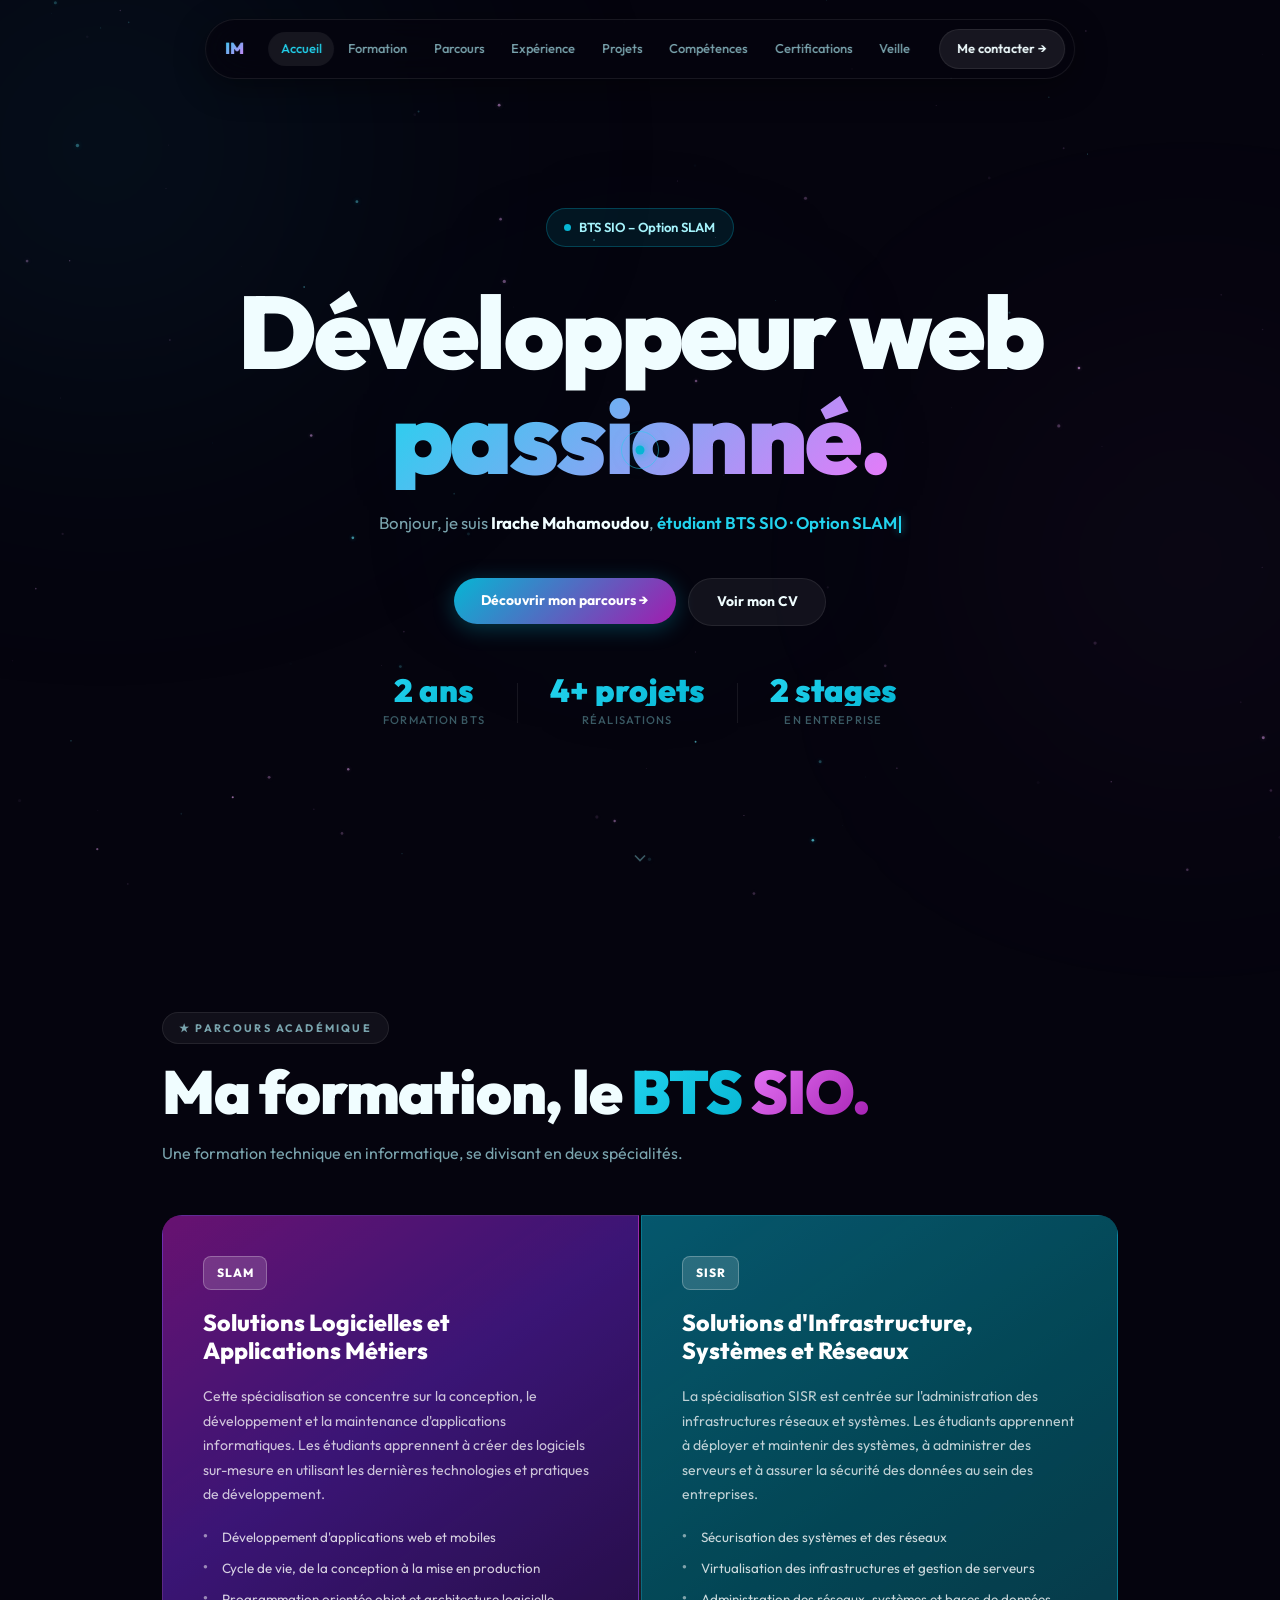
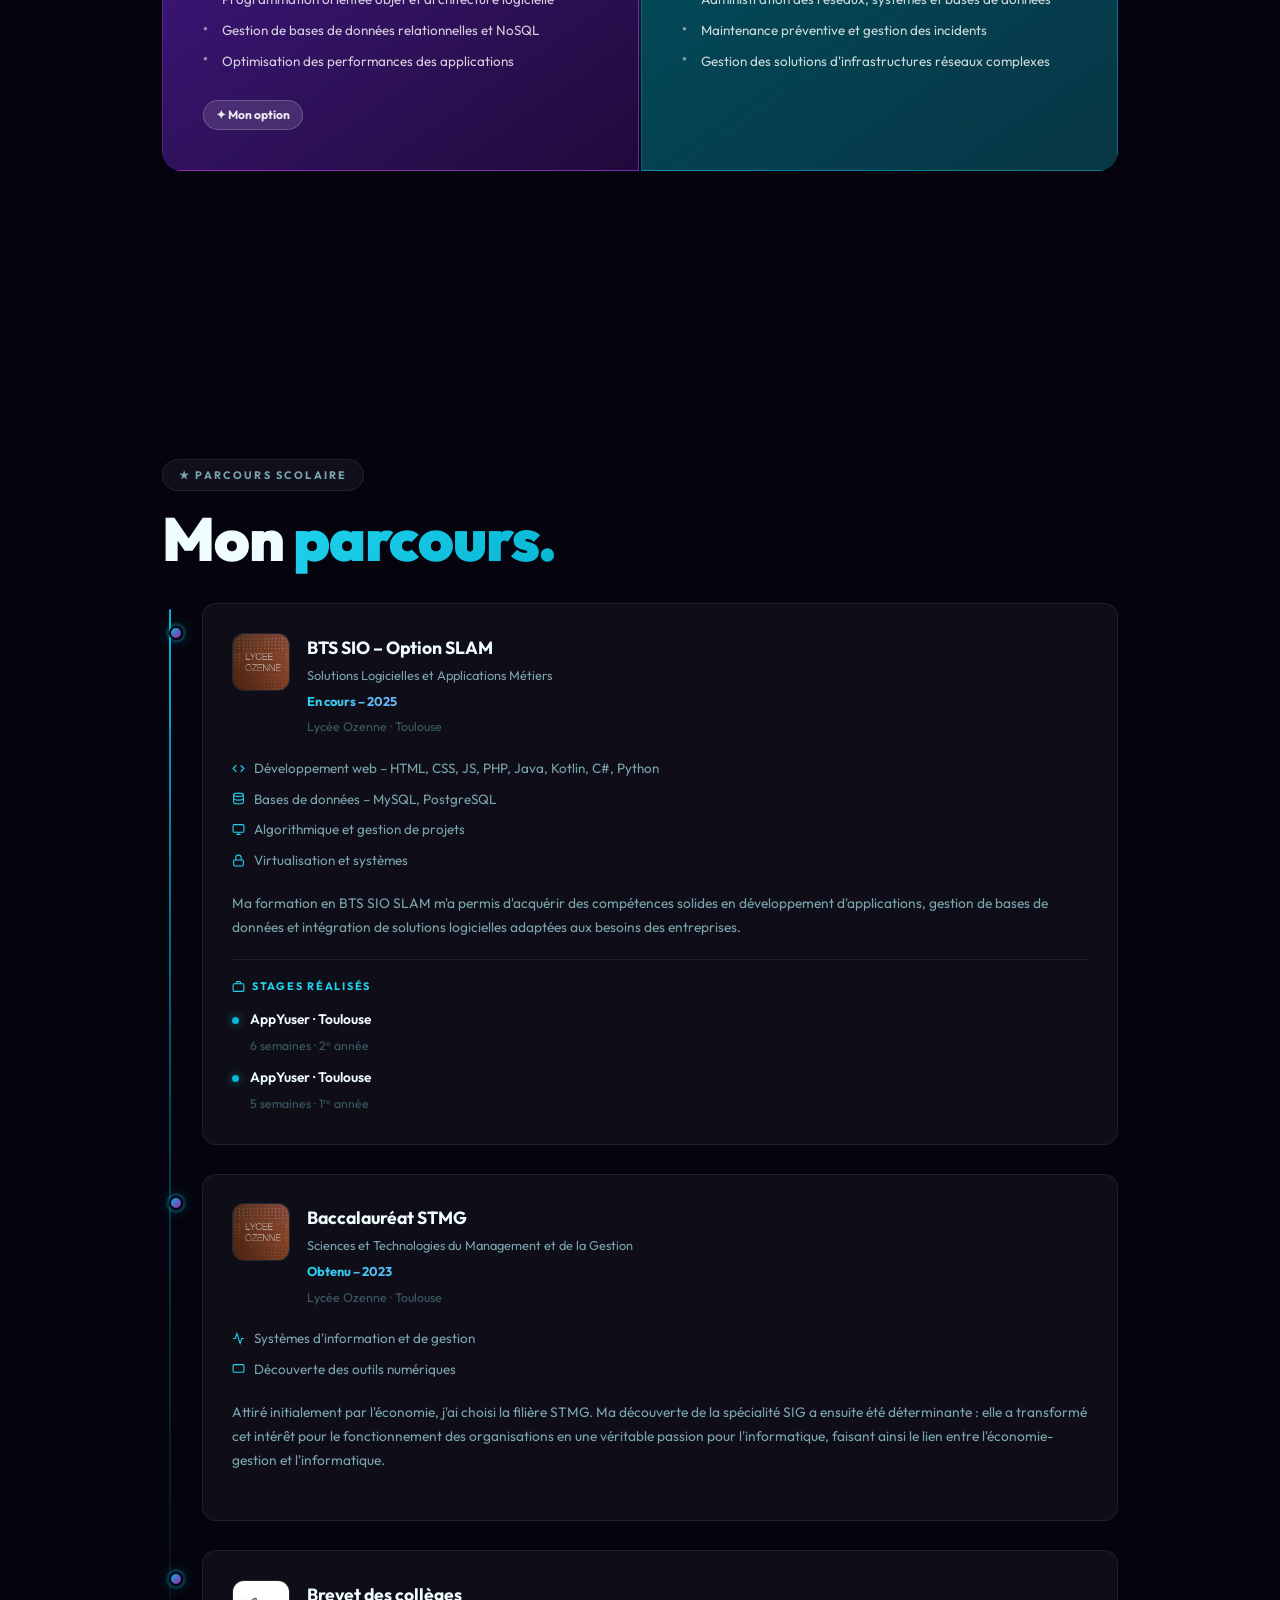
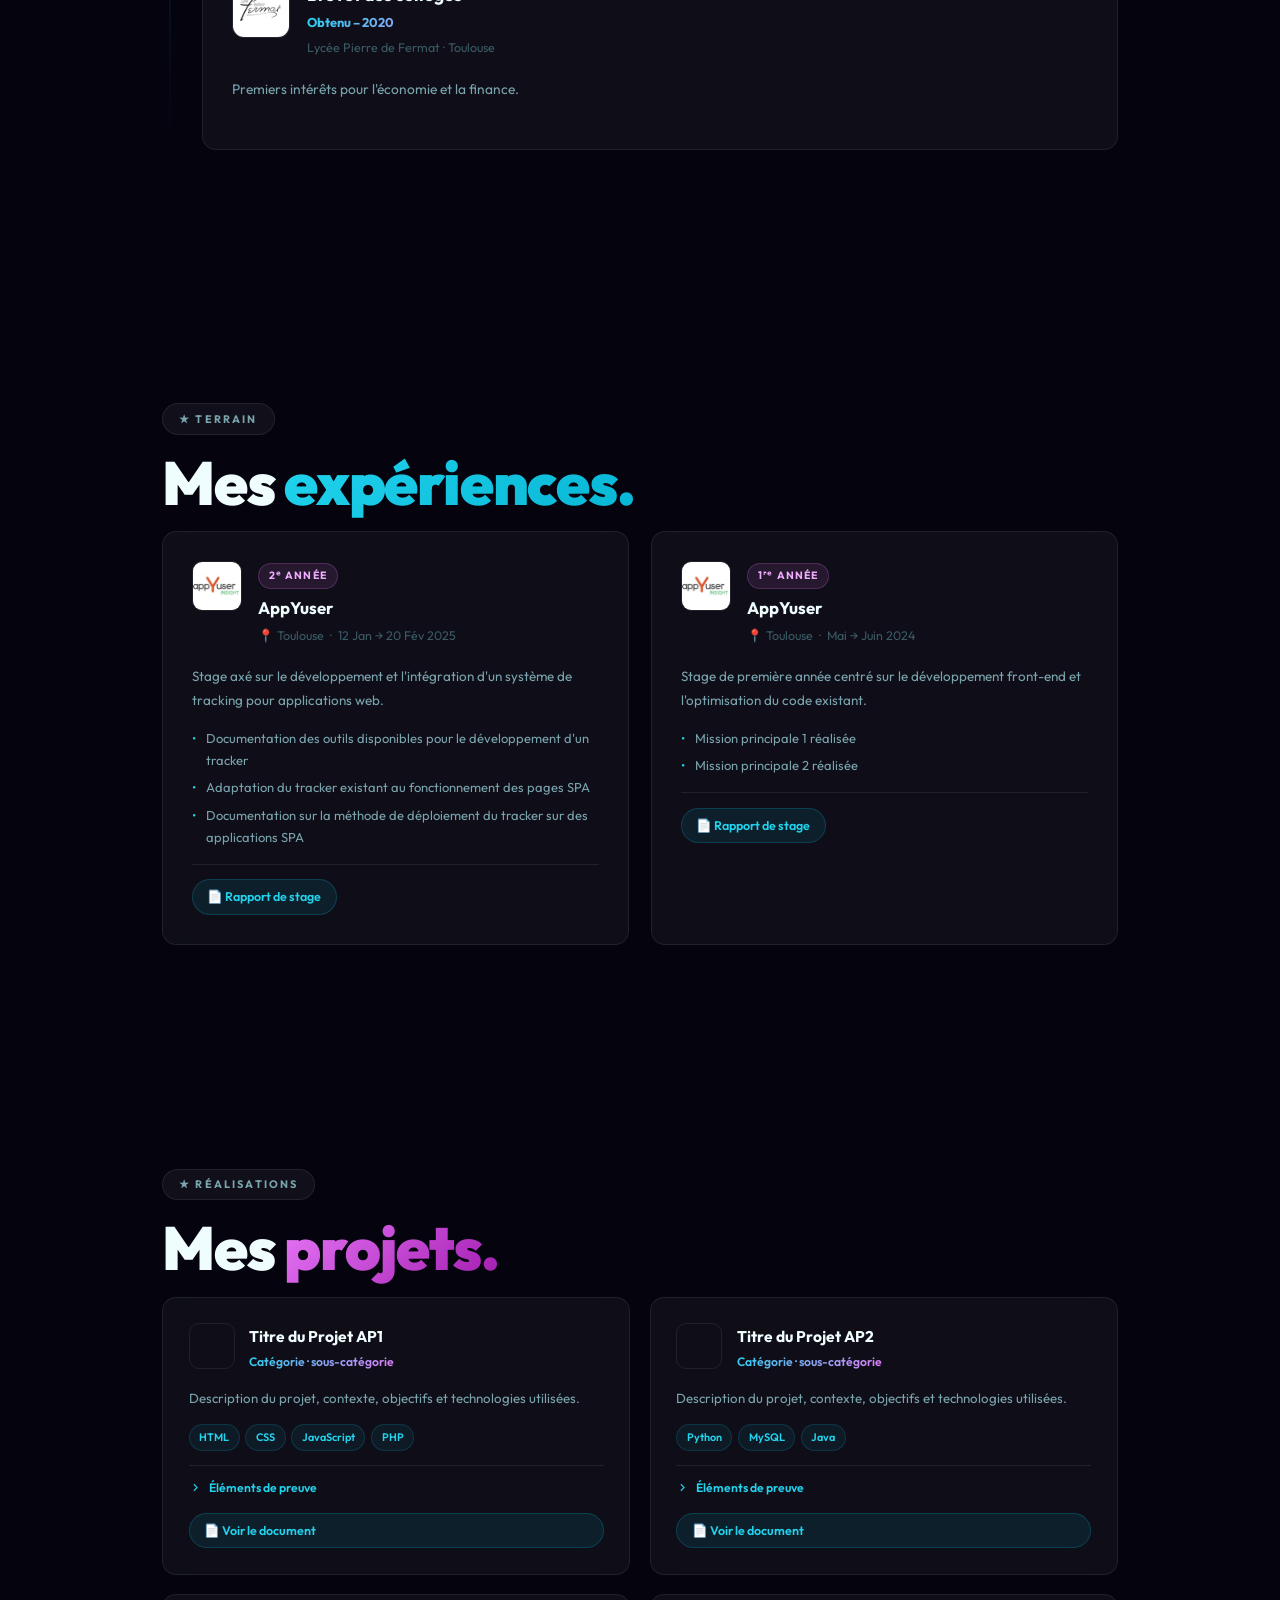
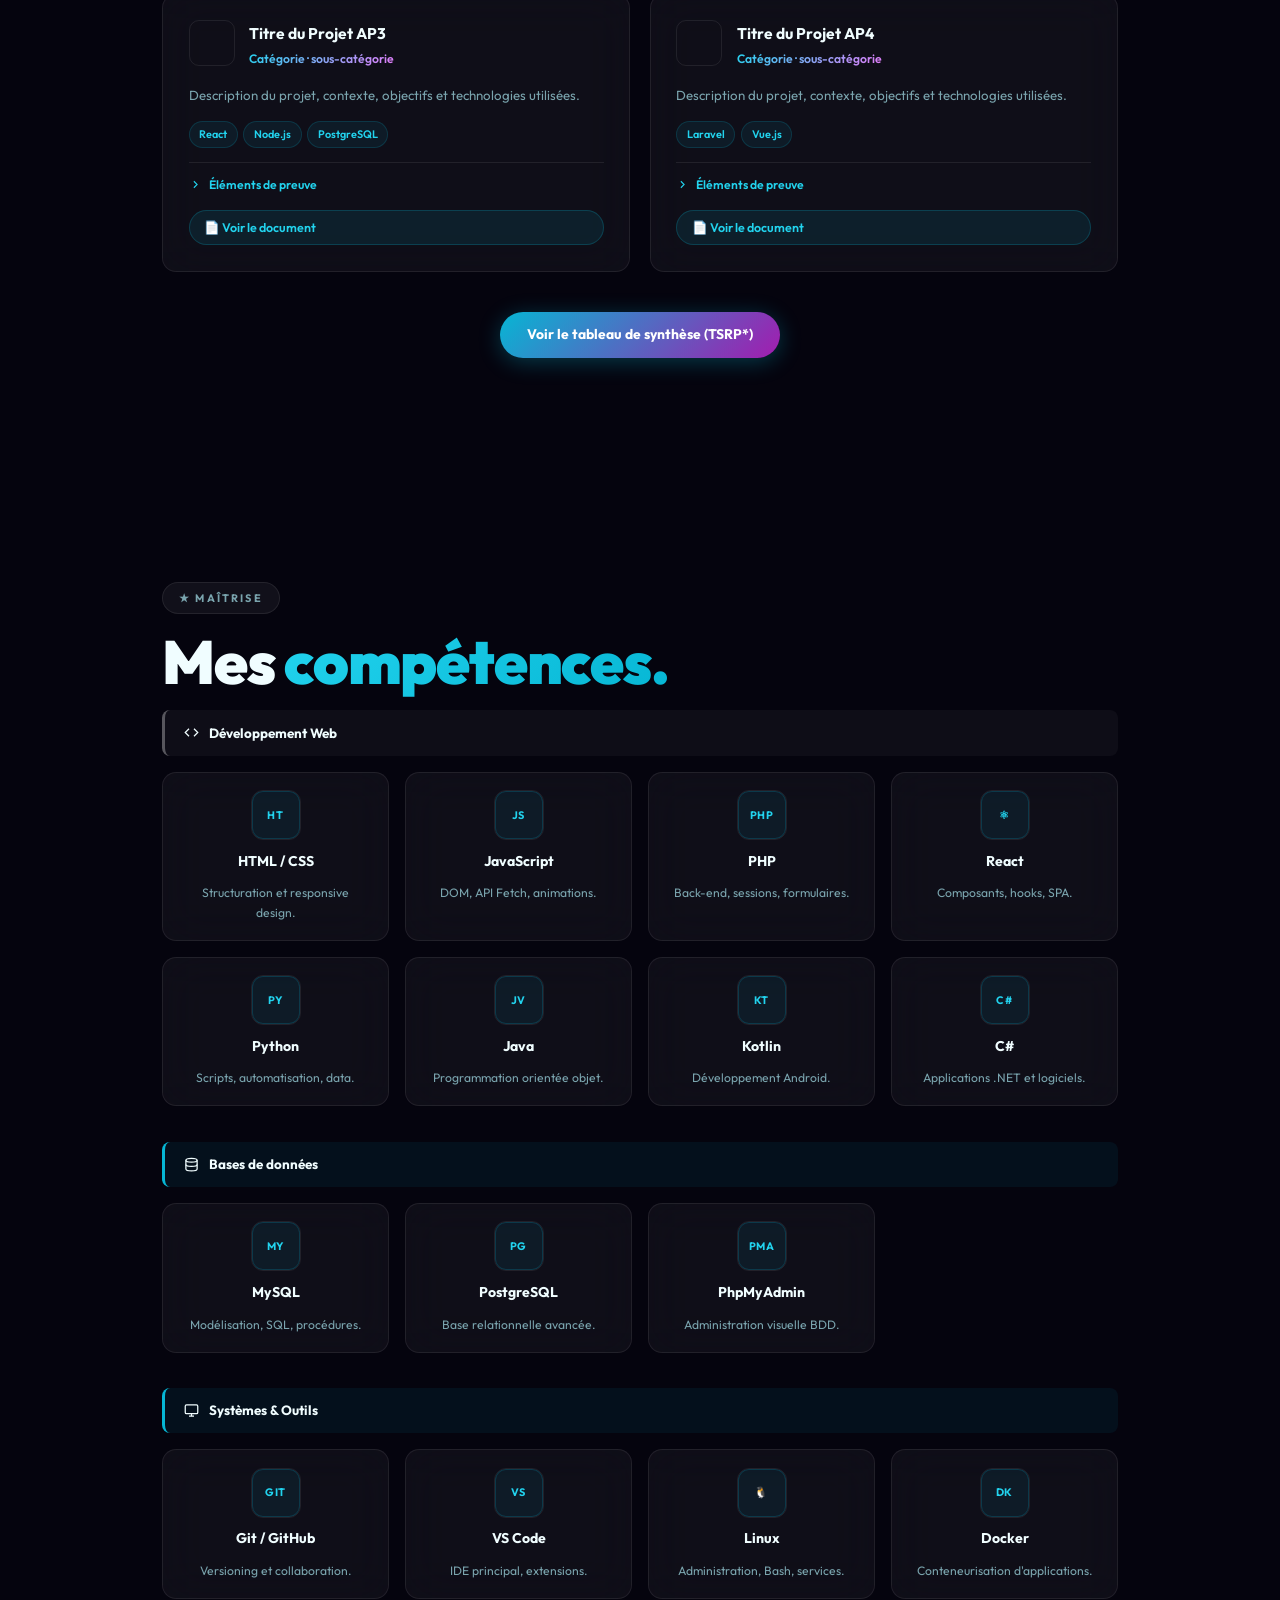
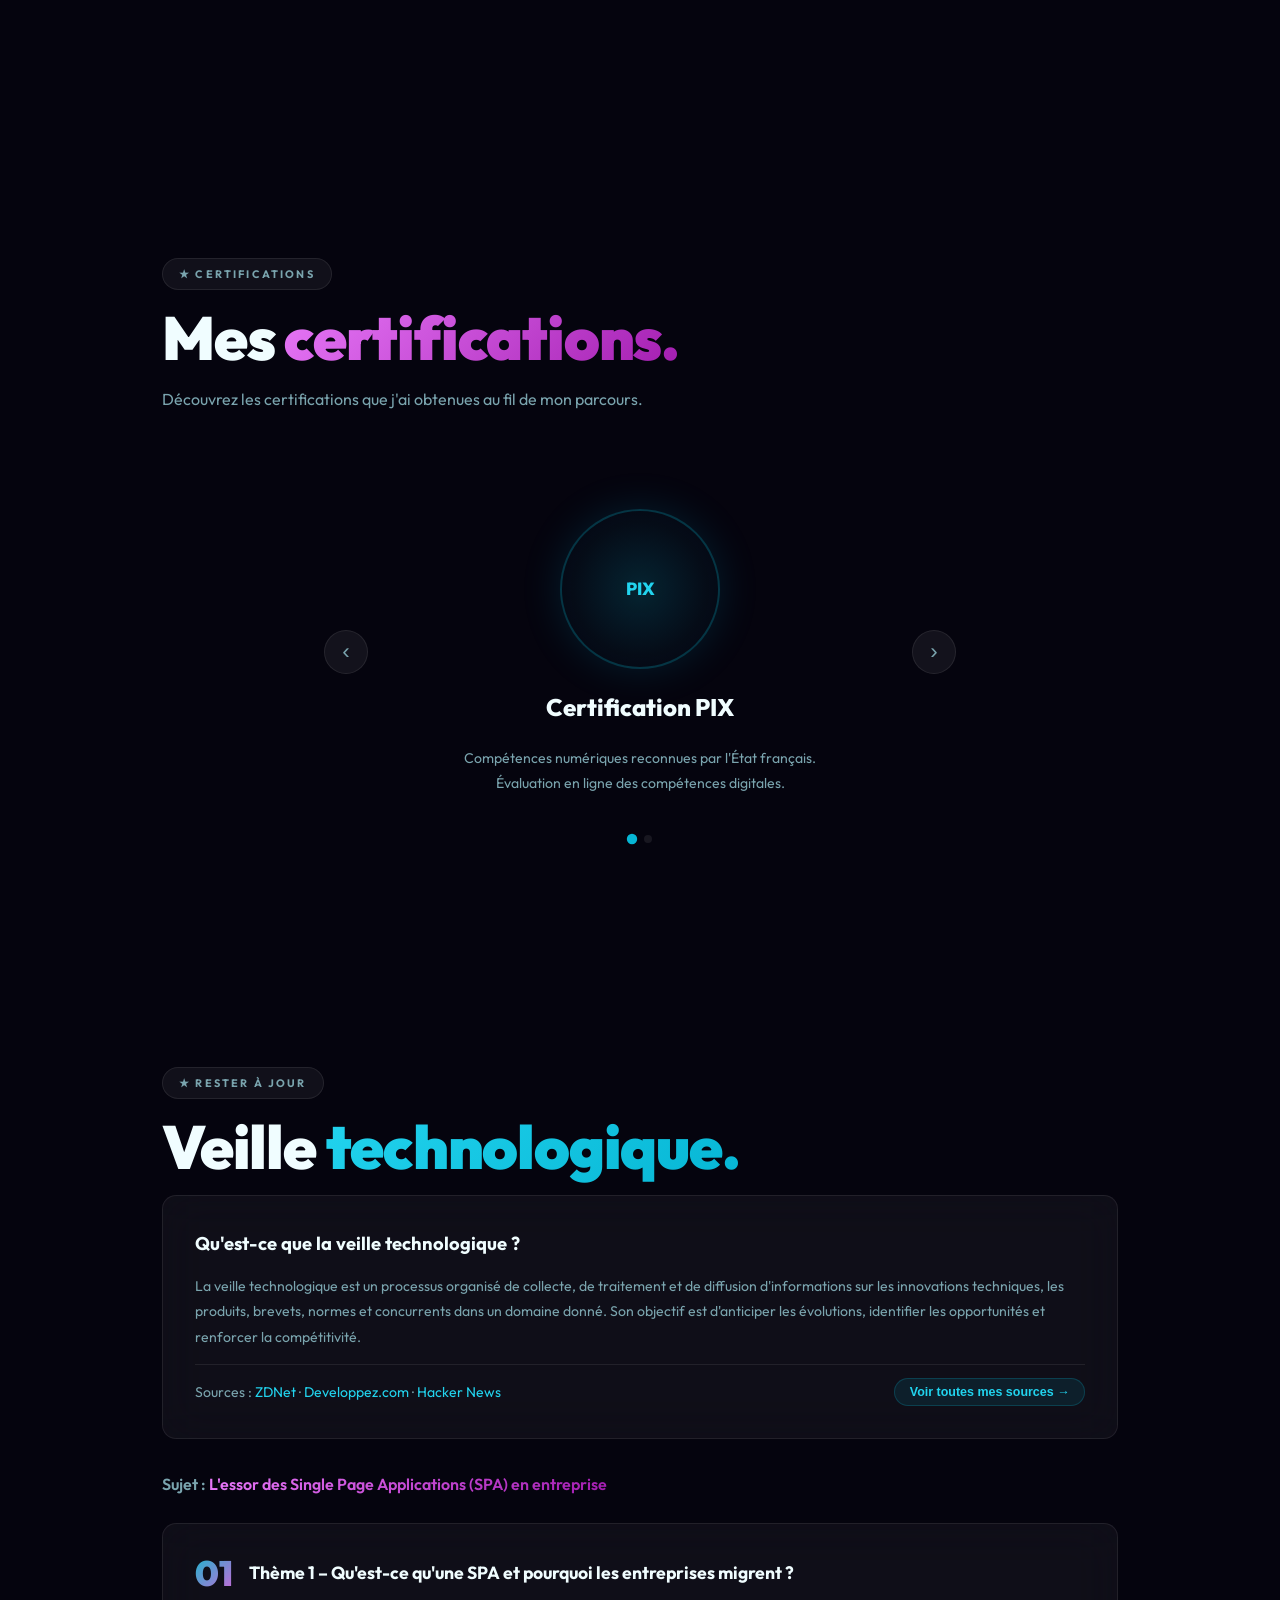
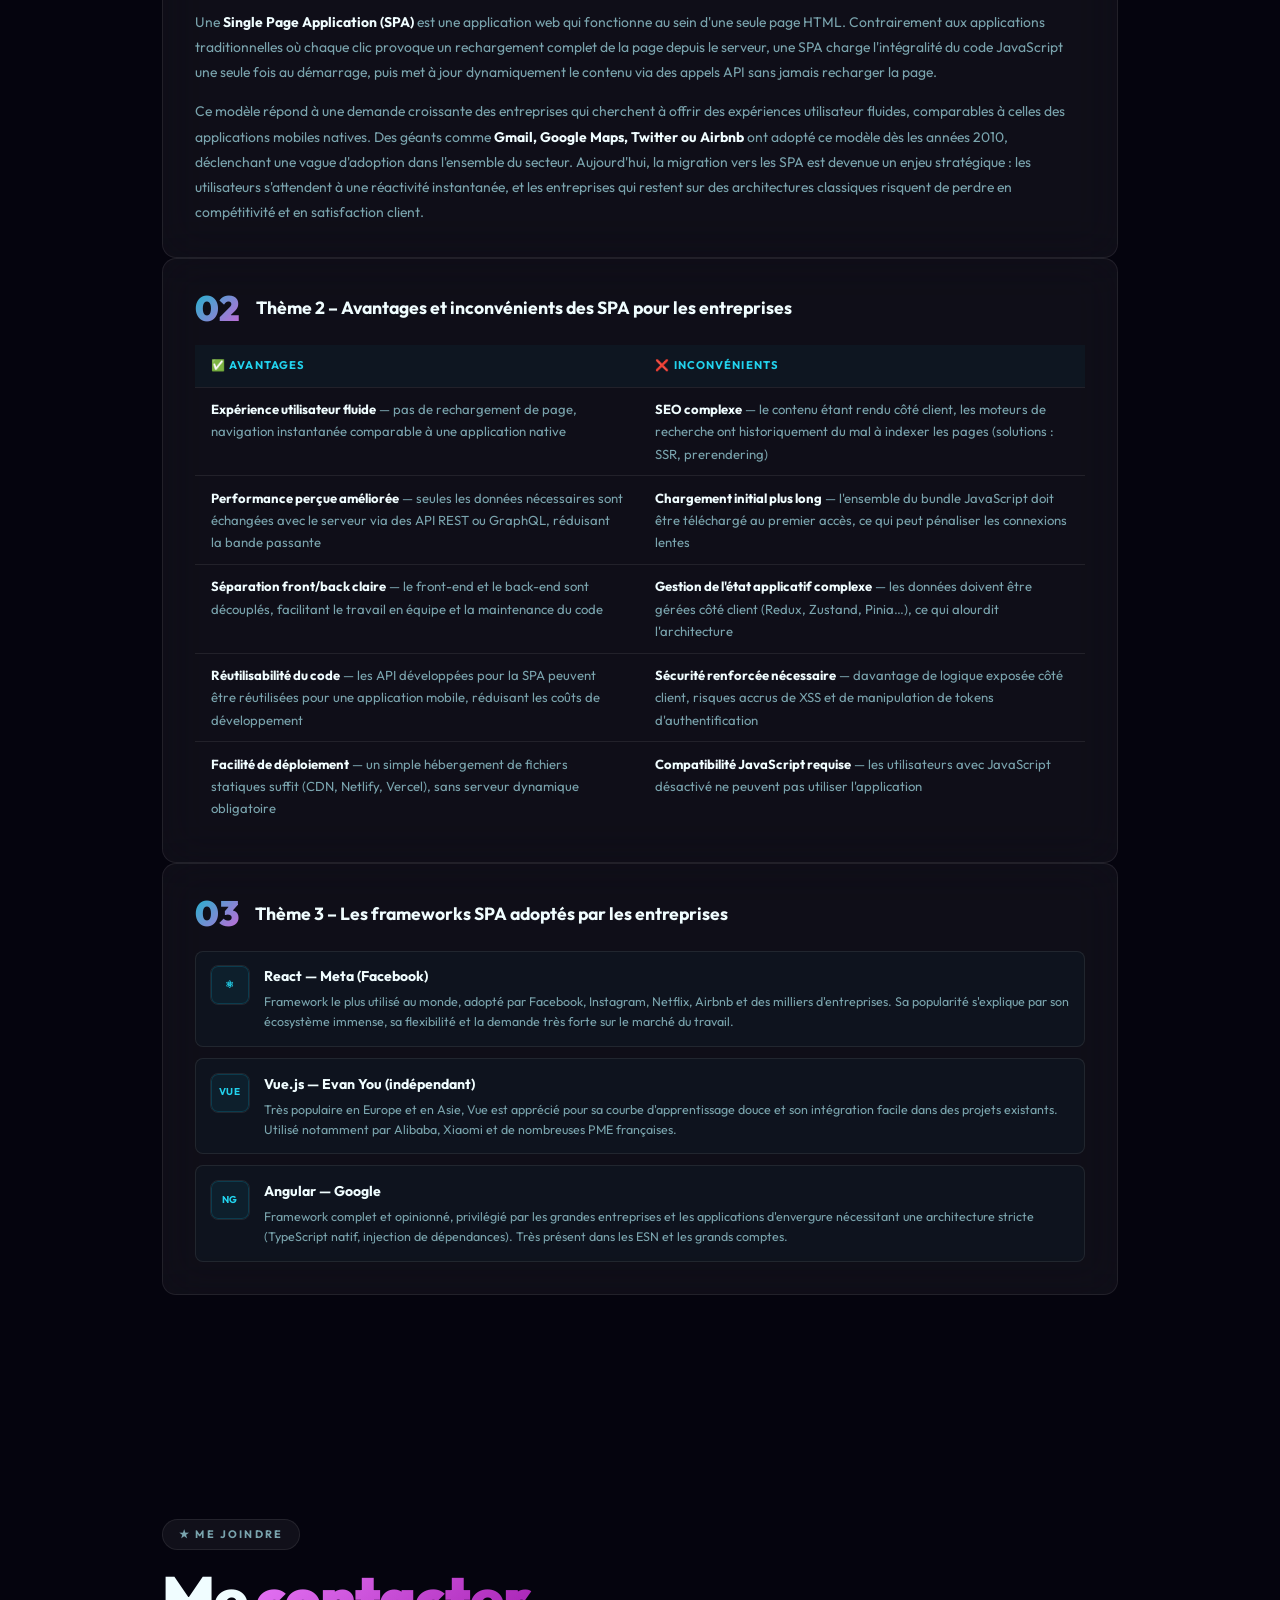
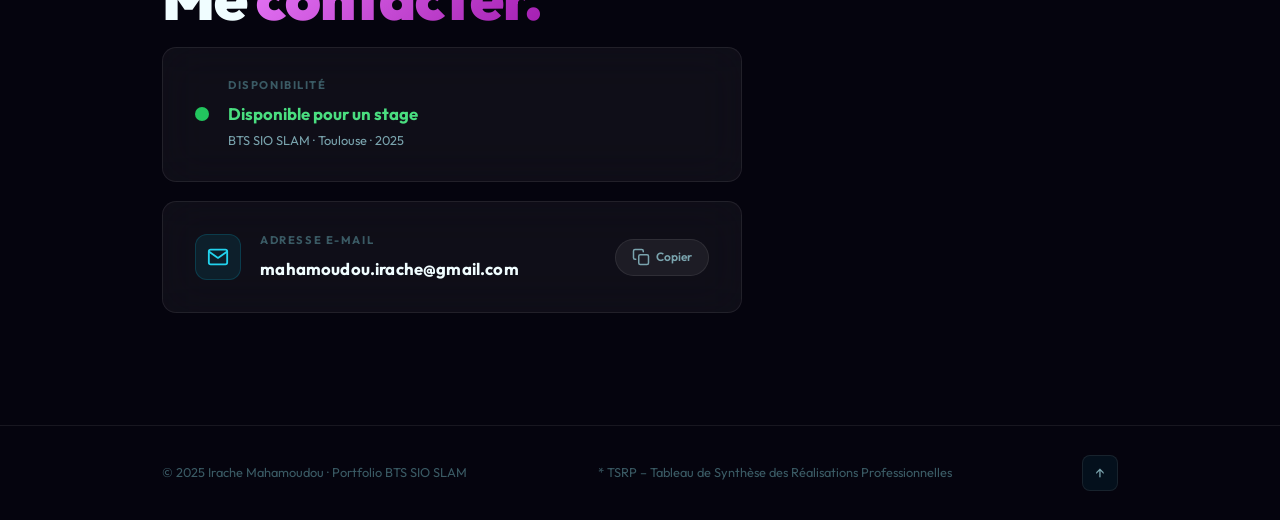
==== index.html @ 6f4ec541 "ajout des images et de la veille" ====
<!DOCTYPE html>
<html lang="fr">
<head>
  <meta charset="UTF-8" />
  <meta name="viewport" content="width=device-width, initial-scale=1.0" />
  <title>Portfolio · Irache Mahamoudou · BTS SIO SLAM</title>
  <link rel="preconnect" href="https://fonts.googleapis.com" />
  <link rel="preconnect" href="https://fonts.gstatic.com" crossorigin />
  <link href="https://fonts.googleapis.com/css2?family=Outfit:wght@300;400;500;600;700;800;900&display=swap" rel="stylesheet" />
  <link rel="stylesheet" href="css/style.css" />
</head>
<body>

  <!-- Canvas étoiles -->
  <canvas id="stars-canvas"></canvas>

  <!-- Blobs ambiants -->
  <div class="blob blob-1"></div>
  <div class="blob blob-2"></div>
  <div class="blob blob-3"></div>

  <!-- Progress bar -->
  <div id="scroll-progress"></div>

  <!-- ══════════════════════════════
       NAV — pill centré
  ══════════════════════════════ -->
  <nav id="navbar">
    <div class="nav-pill">
      <a href="#accueil" class="nav-logo">IM</a>

      <ul class="nav-links" id="nav-links">
        <li><a href="#accueil" class="active">Accueil</a></li>
        <li><a href="#formation">Formation</a></li>
        <li><a href="#parcours">Parcours</a></li>
        <li><a href="#experience">Expérience</a></li>
        <li><a href="#projets">Projets</a></li>
        <li><a href="#competences">Compétences</a></li>
        <li><a href="#certifications">Certifications</a></li>
        <li><a href="#veille">Veille</a></li>
      </ul>

      <a href="#contact" class="nav-cta">Me contacter →</a>

      <button class="nav-burger" id="burger" aria-label="Menu">
        <span></span><span></span><span></span>
      </button>
    </div>
  </nav>

  <!-- ══════════════════════════════
       HERO
  ══════════════════════════════ -->
  <section id="accueil" class="hero">
    <div class="hero-content">

      <div class="hero-badge">
        <span class="badge-dot"></span>
        BTS SIO – Option SLAM
      </div>

      <h1 class="hero-title">
        Développeur web<br />
        <span class="hero-highlight" data-text="passionné.">passionné.</span>
      </h1>

      <p class="hero-sub">
        Bonjour, je suis <strong>Irache Mahamoudou</strong>,
        <span id="tw-text" class="hero-tw"></span><span class="tw-cursor"></span>
      </p>

      <div class="hero-cta">
        <a href="#formation" class="btn btn-primary">Découvrir mon parcours →</a>
        <a href="docs/cv.pdf" class="btn btn-ghost" target="_blank">Voir mon CV</a>
      </div>

      <div class="hero-stats">
        <div class="hero-stat">
          <span class="stat-num" data-target="2" data-suffix=" ans">0</span>
          <span class="stat-label">Formation BTS</span>
        </div>
        <div class="stat-sep"></div>
        <div class="hero-stat">
          <span class="stat-num" data-target="4" data-suffix="+ projets">0</span>
          <span class="stat-label">Réalisations</span>
        </div>
        <div class="stat-sep"></div>
        <div class="hero-stat">
          <span class="stat-num" data-target="2" data-suffix=" stages">0</span>
          <span class="stat-label">En entreprise</span>
        </div>
      </div>

    </div>

    <a href="#formation" class="scroll-hint">
      <svg width="20" height="20" viewBox="0 0 24 24" fill="none" stroke="currentColor" stroke-width="2"><polyline points="6 9 12 15 18 9"/></svg>
    </a>
  </section>

  <!-- ══════════════════════════════
       FORMATION / BTS SIO
  ══════════════════════════════ -->
  <section id="formation">
    <div class="container">
      <div class="section-badge reveal">
        <span>★ PARCOURS ACADÉMIQUE</span>
      </div>
      <h2 class="section-title-big reveal">
        Ma formation, le <span class="cyan-text">BTS</span> <span class="magenta-text">SIO.</span>
      </h2>
      <p class="section-sub reveal">Une formation technique en informatique, se divisant en deux spécialités.</p>

      <div class="bts-duo reveal">

        <div class="bts-big-card bts-slam">
          <div class="bts-card-badge">SLAM</div>
          <h3>Solutions Logicielles et<br />Applications Métiers</h3>
          <p>
            Cette spécialisation se concentre sur la conception, le développement et la
            maintenance d'applications informatiques. Les étudiants apprennent à créer
            des logiciels sur-mesure en utilisant les dernières technologies et pratiques
            de développement.
          </p>
          <ul>
            <li>Développement d'applications web et mobiles</li>
            <li>Cycle de vie, de la conception à la mise en production</li>
            <li>Programmation orientée objet et architecture logicielle</li>
            <li>Gestion de bases de données relationnelles et NoSQL</li>
            <li>Optimisation des performances des applications</li>
          </ul>
          <span class="bts-my-option">✦ Mon option</span>
        </div>

        <div class="bts-sep"></div>

        <div class="bts-big-card bts-sisr">
          <div class="bts-card-badge">SISR</div>
          <h3>Solutions d'Infrastructure,<br />Systèmes et Réseaux</h3>
          <p>
            La spécialisation SISR est centrée sur l'administration des infrastructures
            réseaux et systèmes. Les étudiants apprennent à déployer et maintenir des
            systèmes, à administrer des serveurs et à assurer la sécurité des données
            au sein des entreprises.
          </p>
          <ul>
            <li>Sécurisation des systèmes et des réseaux</li>
            <li>Virtualisation des infrastructures et gestion de serveurs</li>
            <li>Administration des réseaux, systèmes et bases de données</li>
            <li>Maintenance préventive et gestion des incidents</li>
            <li>Gestion des solutions d'infrastructures réseaux complexes</li>
          </ul>
        </div>

      </div>
    </div>
  </section>

  <!-- ══════════════════════════════
       PARCOURS SCOLAIRE
  ══════════════════════════════ -->
  <section id="parcours">
    <div class="container">
      <div class="section-badge reveal"><span>★ PARCOURS SCOLAIRE</span></div>
      <h2 class="section-title-big reveal">Mon <span class="cyan-text">parcours.</span></h2>

      <div class="timeline">

        <!-- BTS SIO -->
        <div class="timeline-entry">
          <div class="timeline-dot"></div>
          <div class="glass-card timeline-card">
            <div class="tc-header">
              <div class="tc-logo">
                <img src="img/lycee-ozenne-logo.png" alt="Lycée Ozenne"
                     onerror="this.style.display='none';this.nextElementSibling.style.display='flex'" />
                <div class="logo-fallback">BTS</div>
              </div>
              <div>
                <h3 class="tc-title">BTS SIO – Option SLAM</h3>
                <p class="tc-sub">Solutions Logicielles et Applications Métiers</p>
                <p class="tc-mention">En cours – 2025</p>
                <p class="tc-school">
                  <a href="#" target="_blank">Lycée Ozenne</a> · Toulouse
                </p>
              </div>
            </div>
            <ul class="tc-skills">
              <li>
                <svg width="13" height="13" viewBox="0 0 24 24" fill="none" stroke="currentColor" stroke-width="2"><polyline points="16,18 22,12 16,6"/><polyline points="8,6 2,12 8,18"/></svg>
                Développement web – HTML, CSS, JS, PHP, Java, Kotlin, C#, Python
              </li>
              <li>
                <svg width="13" height="13" viewBox="0 0 24 24" fill="none" stroke="currentColor" stroke-width="2"><ellipse cx="12" cy="5" rx="9" ry="3"/><path d="M21 12c0 1.66-4 3-9 3s-9-1.34-9-3"/><path d="M3 5v14c0 1.66 4 3 9 3s9-1.34 9-3V5"/></svg>
                Bases de données – MySQL, PostgreSQL
              </li>
              <li>
                <svg width="13" height="13" viewBox="0 0 24 24" fill="none" stroke="currentColor" stroke-width="2"><rect x="2" y="3" width="20" height="14" rx="2"/><line x1="8" y1="21" x2="16" y2="21"/><line x1="12" y1="17" x2="12" y2="21"/></svg>
                Algorithmique et gestion de projets
              </li>
              <li>
                <svg width="13" height="13" viewBox="0 0 24 24" fill="none" stroke="currentColor" stroke-width="2"><rect x="3" y="11" width="18" height="11" rx="2"/><path d="M7 11V7a5 5 0 0 1 10 0v4"/></svg>
                Virtualisation et systèmes
              </li>
            </ul>
            <p class="tc-desc">
              Ma formation en BTS SIO SLAM m'a permis d'acquérir des compétences solides en
              développement d'applications, gestion de bases de données et intégration de
              solutions logicielles adaptées aux besoins des entreprises.
            </p>
            <div class="tc-stages">
              <p class="tc-stages-title">
                <svg width="13" height="13" viewBox="0 0 24 24" fill="none" stroke="currentColor" stroke-width="2"><rect x="2" y="7" width="20" height="14" rx="2"/><path d="M16 7V5a2 2 0 0 0-2-2h-4a2 2 0 0 0-2 2v2"/></svg>
                STAGES RÉALISÉS
              </p>
              <ul class="tc-stages-list">
                <li><span class="stage-dot"></span><div><strong>AppYuser · Toulouse</strong><span>6 semaines · 2ᵉ année</span></div></li>
                <li><span class="stage-dot"></span><div><strong>AppYuser · Toulouse</strong><span>5 semaines · 1ʳᵉ année</span></div></li>
              </ul>
            </div>
          </div>
        </div>

        <!-- Bac STMG -->
        <div class="timeline-entry">
          <div class="timeline-dot"></div>
          <div class="glass-card timeline-card">
            <div class="tc-header">
              <div class="tc-logo">
                <img src="img/lycee-ozenne-logo.png" alt="Lycée Ozenne"
                     onerror="this.style.display='none';this.nextElementSibling.style.display='flex'" />
                <div class="logo-fallback">BAC</div>
              </div>
              <div>
                <h3 class="tc-title">Baccalauréat STMG</h3>
                <p class="tc-sub">Sciences et Technologies du Management et de la Gestion</p>
                <p class="tc-mention">Obtenu – 2023</p>
                <p class="tc-school">Lycée Ozenne · Toulouse</p>
              </div>
            </div>
            <ul class="tc-skills">
              <li>
                <svg width="13" height="13" viewBox="0 0 24 24" fill="none" stroke="currentColor" stroke-width="2"><polyline points="22,12 18,12 15,21 9,3 6,12 2,12"/></svg>
                Systèmes d'information et de gestion
              </li>
              <li>
                <svg width="13" height="13" viewBox="0 0 24 24" fill="none" stroke="currentColor" stroke-width="2"><rect x="2" y="3" width="20" height="14" rx="2"/></svg>
                Découverte des outils numériques
              </li>
            </ul>
            <p class="tc-desc">
              Attiré initialement par l'économie, j'ai choisi la filière STMG. Ma découverte de la spécialité SIG a ensuite été déterminante :
              elle a transformé cet intérêt pour le fonctionnement des organisations en une véritable passion pour l'informatique,
              faisant ainsi le lien entre l'économie-gestion et l'informatique.
            </p>
          </div>
        </div>

        <!-- Brevet -->
        <div class="timeline-entry">
          <div class="timeline-dot"></div>
          <div class="glass-card timeline-card">
            <div class="tc-header">
              <div class="tc-logo">
                <img src="img/croppedimage-50d9b04716c3450b848cde0f55ece5cd.webp" alt="Collège"
                     onerror="this.style.display='none';this.nextElementSibling.style.display='flex'" />
                <div class="logo-fallback">BRV</div>
              </div>
              <div>
                <h3 class="tc-title">Brevet des collèges</h3>
                <p class="tc-mention">Obtenu – 2020</p>
                <p class="tc-school">Lycée Pierre de Fermat · Toulouse</p>
              </div>
            </div>
            <p class="tc-desc">Premiers intérêts pour l'économie et la finance.</p>
          </div>
        </div>

      </div>
    </div>
  </section>

  <!-- ══════════════════════════════
       EXPÉRIENCE
  ══════════════════════════════ -->
  <section id="experience">
    <div class="container">
      <div class="section-badge reveal"><span>★ TERRAIN</span></div>
      <h2 class="section-title-big reveal">Mes <span class="cyan-text">expériences.</span></h2>

      <div class="exp-grid">

        <!-- Stage 2ᵉ année -->
        <div class="glass-card exp-card reveal">
          <div class="exp-header">
            <div class="exp-logo">
              <img src="img/appyuser_logo.jpg" alt="AppYuser"
                   onerror="this.style.display='none';this.nextElementSibling.style.display='flex'" />
              <div class="logo-fallback">E2</div>
            </div>
            <div>
              <span class="exp-badge">2ᵉ année</span>
              <h3 class="exp-company">AppYuser</h3>
              <p class="exp-meta">📍 Toulouse &nbsp;·&nbsp; 12 Jan → 20 Fév 2025</p>
            </div>
          </div>
          <p class="exp-desc">Stage axé sur le développement et l'intégration d'un système de tracking pour applications web.</p>
          <ul class="exp-missions">
            <li>Documentation des outils disponibles pour le développement d'un tracker</li>
            <li>Adaptation du tracker existant au fonctionnement des pages SPA</li>
            <li>Documentation sur la méthode de déploiement du tracker sur des applications SPA</li>
          </ul>
          <div class="exp-foot">
            <a href="docs/rapport de stage 2.pdf" class="btn-chip" target="_blank">📄 Rapport de stage</a>
          </div>
        </div>

        <!-- Stage 1ʳᵉ année -->
        <div class="glass-card exp-card reveal">
          <div class="exp-header">
            <div class="exp-logo">
              <img src="img/appyuser_logo.jpg" alt="AppYuser"
                   onerror="this.style.display='none';this.nextElementSibling.style.display='flex'" />
              <div class="logo-fallback">E1</div>
            </div>
            <div>
              <span class="exp-badge">1ʳᵉ année</span>
              <h3 class="exp-company">AppYuser</h3>
              <p class="exp-meta">📍 Toulouse &nbsp;·&nbsp; Mai → Juin 2024</p>
            </div>
          </div>
          <p class="exp-desc">Stage de première année centré sur le développement front-end et l'optimisation du code existant.</p>
          <ul class="exp-missions">
            <li>Mission principale 1 réalisée</li>
            <li>Mission principale 2 réalisée</li>
          </ul>
          <div class="exp-foot">
            <a href="docs/Rapport d'activité AppYuser Irache.pdf" class="btn-chip" target="_blank">📄 Rapport de stage</a>
          </div>
        </div>

      </div>
    </div>
  </section>

  <!-- ══════════════════════════════
       PROJETS
  ══════════════════════════════ -->
  <section id="projets">
    <div class="container">
      <div class="section-badge reveal"><span>★ RÉALISATIONS</span></div>
      <h2 class="section-title-big reveal">Mes <span class="magenta-text">projets.</span></h2>

      <div class="projects-grid">

        <div class="glass-card project-card reveal">
          <div class="project-top">
            <div class="project-icon"><div class="logo-fallback">AP1</div></div>
            <div>
              <h3 class="project-title">Titre du Projet AP1</h3>
              <p class="project-cat">Catégorie · sous-catégorie</p>
            </div>
          </div>
          <p class="project-desc">Description du projet, contexte, objectifs et technologies utilisées.</p>
          <div class="project-tags">
            <span class="tag">HTML</span><span class="tag">CSS</span><span class="tag">JavaScript</span><span class="tag">PHP</span>
          </div>
          <details class="project-details">
            <summary><svg width="13" height="13" viewBox="0 0 24 24" fill="none" stroke="currentColor" stroke-width="2"><polyline points="9,18 15,12 9,6"/></svg> Éléments de preuve</summary>
            <ul class="proof-list">
              <li>Élément de preuve 1</li><li>Élément de preuve 2</li>
            </ul>
          </details>
          <a href="docs/projet-ap1.pdf" class="btn-chip" target="_blank">📄 Voir le document</a>
        </div>

        <div class="glass-card project-card reveal">
          <div class="project-top">
            <div class="project-icon"><div class="logo-fallback">AP2</div></div>
            <div>
              <h3 class="project-title">Titre du Projet AP2</h3>
              <p class="project-cat">Catégorie · sous-catégorie</p>
            </div>
          </div>
          <p class="project-desc">Description du projet, contexte, objectifs et technologies utilisées.</p>
          <div class="project-tags">
            <span class="tag">Python</span><span class="tag">MySQL</span><span class="tag">Java</span>
          </div>
          <details class="project-details">
            <summary><svg width="13" height="13" viewBox="0 0 24 24" fill="none" stroke="currentColor" stroke-width="2"><polyline points="9,18 15,12 9,6"/></svg> Éléments de preuve</summary>
            <ul class="proof-list"><li>Élément de preuve 1</li></ul>
          </details>
          <a href="docs/projet-ap2.pdf" class="btn-chip" target="_blank">📄 Voir le document</a>
        </div>

        <div class="glass-card project-card reveal">
          <div class="project-top">
            <div class="project-icon"><div class="logo-fallback">AP3</div></div>
            <div>
              <h3 class="project-title">Titre du Projet AP3</h3>
              <p class="project-cat">Catégorie · sous-catégorie</p>
            </div>
          </div>
          <p class="project-desc">Description du projet, contexte, objectifs et technologies utilisées.</p>
          <div class="project-tags">
            <span class="tag">React</span><span class="tag">Node.js</span><span class="tag">PostgreSQL</span>
          </div>
          <details class="project-details">
            <summary><svg width="13" height="13" viewBox="0 0 24 24" fill="none" stroke="currentColor" stroke-width="2"><polyline points="9,18 15,12 9,6"/></svg> Éléments de preuve</summary>
            <ul class="proof-list"><li>Élément de preuve 1</li><li>Élément de preuve 2</li></ul>
          </details>
          <a href="docs/projet-ap3.pdf" class="btn-chip" target="_blank">📄 Voir le document</a>
        </div>

        <div class="glass-card project-card reveal">
          <div class="project-top">
            <div class="project-icon"><div class="logo-fallback">AP4</div></div>
            <div>
              <h3 class="project-title">Titre du Projet AP4</h3>
              <p class="project-cat">Catégorie · sous-catégorie</p>
            </div>
          </div>
          <p class="project-desc">Description du projet, contexte, objectifs et technologies utilisées.</p>
          <div class="project-tags">
            <span class="tag">Laravel</span><span class="tag">Vue.js</span>
          </div>
          <details class="project-details">
            <summary><svg width="13" height="13" viewBox="0 0 24 24" fill="none" stroke="currentColor" stroke-width="2"><polyline points="9,18 15,12 9,6"/></svg> Éléments de preuve</summary>
            <ul class="proof-list"><li>Élément de preuve 1</li></ul>
          </details>
          <a href="docs/projet-ap4.pdf" class="btn-chip" target="_blank">📄 Voir le document</a>
        </div>

      </div>

      <div class="center-btn reveal">
        <a href="docs/tableau-synthese.pdf" class="btn btn-primary" target="_blank">Voir le tableau de synthèse (TSRP*)</a>
      </div>
    </div>
  </section>

  <!-- ══════════════════════════════
       COMPÉTENCES
  ══════════════════════════════ -->
  <section id="competences">
    <div class="container">
      <div class="section-badge reveal"><span>★ MAÎTRISE</span></div>
      <h2 class="section-title-big reveal">Mes <span class="cyan-text">compétences.</span></h2>

      <!-- Développement Web -->
      <div class="skills-group reveal">
        <div class="skills-group-title">
          <svg width="15" height="15" viewBox="0 0 24 24" fill="none" stroke="currentColor" stroke-width="2"><polyline points="16,18 22,12 16,6"/><polyline points="8,6 2,12 8,18"/></svg>
          Développement Web
        </div>
        <div class="skills-cards">
          <div class="glass-card skill-card">
            <div class="skill-icon">
              <img src="https://cdn.jsdelivr.net/gh/devicons/devicon/icons/html5/html5-original.svg" alt="HTML5"
                   onerror="this.style.display='none';this.nextElementSibling.style.display='flex'" />
              <div class="logo-fallback">HT</div>
            </div>
            <h4>HTML / CSS</h4><p>Structuration et responsive design.</p>
          </div>
          <div class="glass-card skill-card">
            <div class="skill-icon">
              <img src="https://cdn.jsdelivr.net/gh/devicons/devicon/icons/javascript/javascript-original.svg" alt="JavaScript"
                   onerror="this.style.display='none';this.nextElementSibling.style.display='flex'" />
              <div class="logo-fallback">JS</div>
            </div>
            <h4>JavaScript</h4><p>DOM, API Fetch, animations.</p>
          </div>
          <div class="glass-card skill-card">
            <div class="skill-icon">
              <img src="https://cdn.jsdelivr.net/gh/devicons/devicon/icons/php/php-original.svg" alt="PHP"
                   onerror="this.style.display='none';this.nextElementSibling.style.display='flex'" />
              <div class="logo-fallback">PHP</div>
            </div>
            <h4>PHP</h4><p>Back-end, sessions, formulaires.</p>
          </div>
          <div class="glass-card skill-card">
            <div class="skill-icon">
              <img src="https://cdn.jsdelivr.net/gh/devicons/devicon/icons/react/react-original.svg" alt="React"
                   onerror="this.style.display='none';this.nextElementSibling.style.display='flex'" />
              <div class="logo-fallback">⚛</div>
            </div>
            <h4>React</h4><p>Composants, hooks, SPA.</p>
          </div>
          <div class="glass-card skill-card">
            <div class="skill-icon">
              <img src="https://cdn.jsdelivr.net/gh/devicons/devicon/icons/python/python-original.svg" alt="Python"
                   onerror="this.style.display='none';this.nextElementSibling.style.display='flex'" />
              <div class="logo-fallback">PY</div>
            </div>
            <h4>Python</h4><p>Scripts, automatisation, data.</p>
          </div>
          <div class="glass-card skill-card">
            <div class="skill-icon">
              <img src="https://cdn.jsdelivr.net/gh/devicons/devicon/icons/java/java-original.svg" alt="Java"
                   onerror="this.style.display='none';this.nextElementSibling.style.display='flex'" />
              <div class="logo-fallback">JV</div>
            </div>
            <h4>Java</h4><p>Programmation orientée objet.</p>
          </div>
          <div class="glass-card skill-card">
            <div class="skill-icon">
              <img src="https://cdn.jsdelivr.net/gh/devicons/devicon/icons/kotlin/kotlin-original.svg" alt="Kotlin"
                   onerror="this.style.display='none';this.nextElementSibling.style.display='flex'" />
              <div class="logo-fallback">KT</div>
            </div>
            <h4>Kotlin</h4><p>Développement Android.</p>
          </div>
          <div class="glass-card skill-card">
            <div class="skill-icon">
              <img src="https://cdn.jsdelivr.net/gh/devicons/devicon/icons/csharp/csharp-original.svg" alt="C#"
                   onerror="this.style.display='none';this.nextElementSibling.style.display='flex'" />
              <div class="logo-fallback">C#</div>
            </div>
            <h4>C#</h4><p>Applications .NET et logiciels.</p>
          </div>
        </div>
      </div>

      <!-- Bases de données -->
      <div class="skills-group reveal">
        <div class="skills-group-title">
          <svg width="15" height="15" viewBox="0 0 24 24" fill="none" stroke="currentColor" stroke-width="2"><ellipse cx="12" cy="5" rx="9" ry="3"/><path d="M21 12c0 1.66-4 3-9 3s-9-1.34-9-3"/><path d="M3 5v14c0 1.66 4 3 9 3s9-1.34 9-3V5"/></svg>
          Bases de données
        </div>
        <div class="skills-cards">
          <div class="glass-card skill-card">
            <div class="skill-icon">
              <img src="https://cdn.jsdelivr.net/gh/devicons/devicon/icons/mysql/mysql-original.svg" alt="MySQL"
                   onerror="this.style.display='none';this.nextElementSibling.style.display='flex'" />
              <div class="logo-fallback">MY</div>
            </div>
            <h4>MySQL</h4><p>Modélisation, SQL, procédures.</p>
          </div>
          <div class="glass-card skill-card">
            <div class="skill-icon">
              <img src="https://cdn.jsdelivr.net/gh/devicons/devicon/icons/postgresql/postgresql-original.svg" alt="PostgreSQL"
                   onerror="this.style.display='none';this.nextElementSibling.style.display='flex'" />
              <div class="logo-fallback">PG</div>
            </div>
            <h4>PostgreSQL</h4><p>Base relationnelle avancée.</p>
          </div>
          <div class="glass-card skill-card">
            <div class="skill-icon">
              <img src="https://cdn.jsdelivr.net/gh/devicons/devicon/icons/phpstorm/phpstorm-original.svg" alt="PhpMyAdmin"
                   onerror="this.style.display='none';this.nextElementSibling.style.display='flex'" />
              <div class="logo-fallback">PMA</div>
            </div>
            <h4>PhpMyAdmin</h4><p>Administration visuelle BDD.</p>
          </div>
        </div>
      </div>

      <!-- Systèmes & Outils -->
      <div class="skills-group reveal">
        <div class="skills-group-title">
          <svg width="15" height="15" viewBox="0 0 24 24" fill="none" stroke="currentColor" stroke-width="2"><rect x="2" y="3" width="20" height="14" rx="2"/><line x1="8" y1="21" x2="16" y2="21"/><line x1="12" y1="17" x2="12" y2="21"/></svg>
          Systèmes & Outils
        </div>
        <div class="skills-cards">
          <div class="glass-card skill-card">
            <div class="skill-icon">
              <img src="https://cdn.jsdelivr.net/gh/devicons/devicon/icons/git/git-original.svg" alt="Git"
                   onerror="this.style.display='none';this.nextElementSibling.style.display='flex'" />
              <div class="logo-fallback">GIT</div>
            </div>
            <h4>Git / GitHub</h4><p>Versioning et collaboration.</p>
          </div>
          <div class="glass-card skill-card">
            <div class="skill-icon">
              <img src="https://cdn.jsdelivr.net/gh/devicons/devicon/icons/vscode/vscode-original.svg" alt="VS Code"
                   onerror="this.style.display='none';this.nextElementSibling.style.display='flex'" />
              <div class="logo-fallback">VS</div>
            </div>
            <h4>VS Code</h4><p>IDE principal, extensions.</p>
          </div>
          <div class="glass-card skill-card">
            <div class="skill-icon">
              <img src="https://cdn.jsdelivr.net/gh/devicons/devicon/icons/linux/linux-original.svg" alt="Linux"
                   onerror="this.style.display='none';this.nextElementSibling.style.display='flex'" />
              <div class="logo-fallback">🐧</div>
            </div>
            <h4>Linux</h4><p>Administration, Bash, services.</p>
          </div>
          <div class="glass-card skill-card">
            <div class="skill-icon">
              <img src="https://cdn.jsdelivr.net/gh/devicons/devicon/icons/docker/docker-original.svg" alt="Docker"
                   onerror="this.style.display='none';this.nextElementSibling.style.display='flex'" />
              <div class="logo-fallback">DK</div>
            </div>
            <h4>Docker</h4><p>Conteneurisation d'applications.</p>
          </div>
        </div>
      </div>

    </div>
  </section>

  <!-- ══════════════════════════════
       CERTIFICATIONS — Carrousel
  ══════════════════════════════ -->
  <section id="certifications">
    <div class="container">
      <div class="section-badge reveal"><span>★ CERTIFICATIONS</span></div>
      <h2 class="section-title-big reveal">Mes <span class="magenta-text">certifications.</span></h2>
      <p class="section-sub reveal">Découvrez les certifications que j'ai obtenues au fil de mon parcours.</p>

      <div class="certif-carousel reveal">
        <button class="certif-prev" id="certif-prev" aria-label="Précédent">‹</button>

        <div class="certif-track" id="certif-track">

          <!-- Certif 1 — remplace img/certif/pix.png par ta vraie image -->
          <div class="certif-slide active">
            <div class="certif-circle certif-clickable"
                 data-certif-img="img/certif/pix.png"
                 data-certif-name="Certification PIX"
                 title="Cliquer pour agrandir">
              <img src="img/certif/pix.png" alt="PIX"
                   onerror="this.style.display='none';this.nextElementSibling.style.display='flex'" />
              <div class="certif-circle-fallback">PIX</div>
              <div class="certif-zoom-hint">🔍</div>
            </div>
            <h3 class="certif-name">Certification PIX</h3>
            <p class="certif-desc">Compétences numériques reconnues par l'État français. Évaluation en ligne des compétences digitales.</p>
          </div>

          <!-- Certif 2 — remplace img/certif/secnum.png par ta vraie image -->
          <div class="certif-slide">
            <div class="certif-circle certif-clickable"
                 data-certif-img="img/certif/secnum.png"
                 data-certif-name="SecNumAcadémie"
                 title="Cliquer pour agrandir">
              <img src="img/certif/secnum.png" alt="SecNum"
                   onerror="this.style.display='none';this.nextElementSibling.style.display='flex'" />
              <div class="certif-circle-fallback">ANSSI</div>
              <div class="certif-zoom-hint">🔍</div>
            </div>
            <h3 class="certif-name">SecNumAcadémie</h3>
            <p class="certif-desc">Sensibilisation à la cybersécurité par l'ANSSI. Parcours de formation aux bonnes pratiques de sécurité numérique.</p>
          </div>

          <!-- ✦ Pour ajouter une certif, copie ce bloc et adapte-le :
          <div class="certif-slide">
            <div class="certif-circle certif-clickable"
                 data-certif-img="img/certif/NOM.png"
                 data-certif-name="Nom de la certification"
                 title="Cliquer pour agrandir">
              <img src="img/certif/NOM.png" alt="Nom"
                   onerror="this.style.display='none';this.nextElementSibling.style.display='flex'" />
              <div class="certif-circle-fallback">ABC</div>
              <div class="certif-zoom-hint">🔍</div>
            </div>
            <h3 class="certif-name">Nom de la certification</h3>
            <p class="certif-desc">Description de la certification.</p>
          </div>
          -->

        </div>

        <button class="certif-next" id="certif-next" aria-label="Suivant">›</button>
      </div>

      <div class="certif-dots" id="certif-dots"></div>
    </div>
  </section>

  <!-- ══════════════════════════════
       VEILLE TECHNOLOGIQUE
  ══════════════════════════════ -->
  <section id="veille">
    <div class="container">
      <div class="section-badge reveal"><span>★ RESTER À JOUR</span></div>
      <h2 class="section-title-big reveal">Veille <span class="cyan-text">technologique.</span></h2>

      <div class="glass-card veille-intro reveal">
        <h3>Qu'est-ce que la veille technologique ?</h3>
        <p>
          La veille technologique est un processus organisé de collecte, de traitement et de
          diffusion d'informations sur les innovations techniques, les produits, brevets, normes
          et concurrents dans un domaine donné. Son objectif est d'anticiper les évolutions,
          identifier les opportunités et renforcer la compétitivité.
        </p>
        <div class="veille-intro-foot">
          <p class="veille-sources">
            Sources :
            <a href="https://www.zdnet.com" target="_blank">ZDNet</a> ·
            <a href="https://www.developpez.com" target="_blank">Developpez.com</a> ·
            <a href="https://news.ycombinator.com" target="_blank">Hacker News</a>
          </p>
          <button class="btn-chip" onclick="openSourcesModal()">Voir toutes mes sources →</button>
        </div>
      </div>

      <p class="veille-subject reveal">
        Sujet : <span class="magenta-text">L'essor des Single Page Applications (SPA) en entreprise</span>
      </p>

      <!-- Thème 1 -->
      <div class="glass-card veille-theme reveal">
        <div class="veille-theme-head">
          <span class="veille-num gradient-text-cyan">01</span>
          <h3>Thème 1 – Qu'est-ce qu'une SPA et pourquoi les entreprises migrent ?</h3>
        </div>
        <p>
          Une <strong>Single Page Application (SPA)</strong> est une application web qui fonctionne
          au sein d'une seule page HTML. Contrairement aux applications traditionnelles où chaque
          clic provoque un rechargement complet de la page depuis le serveur, une SPA charge
          l'intégralité du code JavaScript une seule fois au démarrage, puis met à jour
          dynamiquement le contenu via des appels API sans jamais recharger la page.
        </p>
        <p style="margin-top:.9rem">
          Ce modèle répond à une demande croissante des entreprises qui cherchent à offrir
          des expériences utilisateur fluides, comparables à celles des applications mobiles natives.
          Des géants comme <strong>Gmail, Google Maps, Twitter ou Airbnb</strong> ont adopté ce
          modèle dès les années 2010, déclenchant une vague d'adoption dans l'ensemble du secteur.
          Aujourd'hui, la migration vers les SPA est devenue un enjeu stratégique : les utilisateurs
          s'attendent à une réactivité instantanée, et les entreprises qui restent sur des
          architectures classiques risquent de perdre en compétitivité et en satisfaction client.
        </p>
      </div>

      <!-- Thème 2 -->
      <div class="glass-card veille-theme reveal">
        <div class="veille-theme-head">
          <span class="veille-num gradient-text-cyan">02</span>
          <h3>Thème 2 – Avantages et inconvénients des SPA pour les entreprises</h3>
        </div>
        <div class="veille-table-wrap">
          <table class="veille-table">
            <thead>
              <tr><th>✅ Avantages</th><th>❌ Inconvénients</th></tr>
            </thead>
            <tbody>
              <tr>
                <td><strong>Expérience utilisateur fluide</strong> — pas de rechargement de page, navigation instantanée comparable à une application native</td>
                <td><strong>SEO complexe</strong> — le contenu étant rendu côté client, les moteurs de recherche ont historiquement du mal à indexer les pages (solutions : SSR, prerendering)</td>
              </tr>
              <tr>
                <td><strong>Performance perçue améliorée</strong> — seules les données nécessaires sont échangées avec le serveur via des API REST ou GraphQL, réduisant la bande passante</td>
                <td><strong>Chargement initial plus long</strong> — l'ensemble du bundle JavaScript doit être téléchargé au premier accès, ce qui peut pénaliser les connexions lentes</td>
              </tr>
              <tr>
                <td><strong>Séparation front/back claire</strong> — le front-end et le back-end sont découplés, facilitant le travail en équipe et la maintenance du code</td>
                <td><strong>Gestion de l'état applicatif complexe</strong> — les données doivent être gérées côté client (Redux, Zustand, Pinia…), ce qui alourdit l'architecture</td>
              </tr>
              <tr>
                <td><strong>Réutilisabilité du code</strong> — les API développées pour la SPA peuvent être réutilisées pour une application mobile, réduisant les coûts de développement</td>
                <td><strong>Sécurité renforcée nécessaire</strong> — davantage de logique exposée côté client, risques accrus de XSS et de manipulation de tokens d'authentification</td>
              </tr>
              <tr>
                <td><strong>Facilité de déploiement</strong> — un simple hébergement de fichiers statiques suffit (CDN, Netlify, Vercel), sans serveur dynamique obligatoire</td>
                <td><strong>Compatibilité JavaScript requise</strong> — les utilisateurs avec JavaScript désactivé ne peuvent pas utiliser l'application</td>
              </tr>
            </tbody>
          </table>
        </div>
      </div>

      <!-- Thème 3 -->
      <div class="glass-card veille-theme reveal">
        <div class="veille-theme-head">
          <span class="veille-num gradient-text-cyan">03</span>
          <h3>Thème 3 – Les frameworks SPA adoptés par les entreprises</h3>
        </div>
        <div class="veille-examples">
          <div class="veille-example">
            <div class="example-logo">
              <img src="https://cdn.jsdelivr.net/gh/devicons/devicon/icons/react/react-original.svg" alt="React"
                   onerror="this.style.display='none';this.nextElementSibling.style.display='flex'" />
              <div class="logo-fallback">⚛</div>
            </div>
            <div>
              <h4>React — Meta (Facebook)</h4>
              <p>Framework le plus utilisé au monde, adopté par Facebook, Instagram, Netflix, Airbnb et des milliers d'entreprises. Sa popularité s'explique par son écosystème immense, sa flexibilité et la demande très forte sur le marché du travail.</p>
            </div>
          </div>
          <div class="veille-example">
            <div class="example-logo">
              <img src="https://cdn.jsdelivr.net/gh/devicons/devicon/icons/vuejs/vuejs-original.svg" alt="Vue.js"
                   onerror="this.style.display='none';this.nextElementSibling.style.display='flex'" />
              <div class="logo-fallback">VUE</div>
            </div>
            <div>
              <h4>Vue.js — Evan You (indépendant)</h4>
              <p>Très populaire en Europe et en Asie, Vue est apprécié pour sa courbe d'apprentissage douce et son intégration facile dans des projets existants. Utilisé notamment par Alibaba, Xiaomi et de nombreuses PME françaises.</p>
            </div>
          </div>
          <div class="veille-example">
            <div class="example-logo">
              <img src="https://cdn.jsdelivr.net/gh/devicons/devicon/icons/angularjs/angularjs-original.svg" alt="Angular"
                   onerror="this.style.display='none';this.nextElementSibling.style.display='flex'" />
              <div class="logo-fallback">NG</div>
            </div>
            <div>
              <h4>Angular — Google</h4>
              <p>Framework complet et opinionné, privilégié par les grandes entreprises et les applications d'envergure nécessitant une architecture stricte (TypeScript natif, injection de dépendances). Très présent dans les ESN et les grands comptes.</p>
            </div>
          </div>
        </div>
      </div>

    </div>
  </section>

  <!-- ══════════════════════════════
       MODAL IMAGE CERTIF
  ══════════════════════════════ -->
  <div class="modal-overlay" id="certif-modal">
    <div class="certif-modal-box">
      <div class="certif-modal-head">
        <h3 id="certif-modal-title">Certification</h3>
        <button class="modal-close" onclick="closeCertifModal()">✕</button>
      </div>
      <div class="certif-modal-body">
        <img id="certif-modal-img" src="" alt="Certification" />
        <div class="certif-modal-placeholder" id="certif-modal-placeholder">
          <p>Image de la certification</p>
          <p style="font-size:.8rem;color:var(--text-3);margin-top:.5rem">Remplace <code>img/certif/nom.png</code> par ta vraie image</p>
        </div>
      </div>
    </div>
  </div>

  <!-- ══════════════════════════════
       MODAL SOURCES
  ══════════════════════════════ -->
  <div class="modal-overlay" id="sources-modal">
    <div class="modal-box">
      <div class="modal-head">
        <h3>Mes sources d'information</h3>
        <button class="modal-close" onclick="closeSourcesModal()">✕</button>
      </div>
      <div class="modal-body">
        <a href="https://www.zdnet.com" class="source-card" target="_blank">
          <div><strong>ZDNet</strong><p>Technologies, cybersécurité et cloud</p></div>
          <span>›</span>
        </a>
        <a href="https://www.lemondeinformatique.fr" class="source-card" target="_blank">
          <div><strong>Le Monde Informatique</strong><p>Actualités IT et transformation numérique</p></div>
          <span>›</span>
        </a>
        <a href="https://news.ycombinator.com" class="source-card" target="_blank">
          <div><strong>Hacker News</strong><p>Actualités tech et développement</p></div>
          <span>›</span>
        </a>
        <!-- Ajoute d'autres sources ici -->
      </div>
    </div>
  </div>

  <!-- ══════════════════════════════
       CONTACT
  ══════════════════════════════ -->
  <section id="contact">
    <div class="container">
      <div class="section-badge reveal"><span>★ ME JOINDRE</span></div>
      <h2 class="section-title-big reveal">Me <span class="magenta-text">contacter.</span></h2>

      <div class="contact-simple reveal">

        <!-- Disponibilité -->
        <div class="glass-card contact-status-card">
          <div class="contact-status-dot"></div>
          <div>
            <p class="contact-status-label">Disponibilité</p>
            <p class="contact-status-value">Disponible pour un stage</p>
            <p class="contact-status-sub">BTS SIO SLAM · Toulouse · 2025</p>
          </div>
        </div>

        <!-- Email copiable -->
        <div class="glass-card contact-email-card" id="email-card" onclick="copyEmail()" title="Cliquer pour copier">
          <div class="contact-email-icon">
            <svg width="22" height="22" viewBox="0 0 24 24" fill="none" stroke="currentColor" stroke-width="2" stroke-linecap="round" stroke-linejoin="round">
              <path d="M4 4h16c1.1 0 2 .9 2 2v12c0 1.1-.9 2-2 2H4c-1.1 0-2-.9-2-2V6c0-1.1.9-2 2-2z"/>
              <polyline points="22,6 12,13 2,6"/>
            </svg>
          </div>
          <div class="contact-email-content">
            <p class="contact-email-label">Adresse e-mail</p>
            <p class="contact-email-value" id="email-value">mahamoudou.irache@gmail.com</p>
          </div>
          <div class="contact-copy-btn" id="copy-btn">
            <svg id="copy-icon" width="18" height="18" viewBox="0 0 24 24" fill="none" stroke="currentColor" stroke-width="2" stroke-linecap="round" stroke-linejoin="round">
              <rect x="9" y="9" width="13" height="13" rx="2"/><path d="M5 15H4a2 2 0 0 1-2-2V4a2 2 0 0 1 2-2h9a2 2 0 0 1 2 2v1"/>
            </svg>
            <span id="copy-label">Copier</span>
          </div>
        </div>

      </div>
    </div>
  </section>

  <!-- ══════════════════════════════
       FOOTER
  ══════════════════════════════ -->
  <footer>
    <div class="container footer-inner">
      <p>© 2025 Irache Mahamoudou · Portfolio BTS SIO SLAM</p>
      <p class="footer-note">* TSRP – Tableau de Synthèse des Réalisations Professionnelles</p>
      <a href="#accueil" class="back-top" aria-label="Retour en haut">↑</a>
    </div>
  </footer>

  <script src="js/script.js"></script>
</body>
</html>
---- css/style.css ----
/* ============================================================
   PORTFOLIO BTS SIO — Style 5 · Cosmic Duo
   Mix : space glassmorphism + bold editorial (antoinegiblin)
   Palette : Cyan #06b6d4 × Magenta #e879f9
   ============================================================ */

@import url('https://fonts.googleapis.com/css2?family=Outfit:wght@300;400;500;600;700;800;900&display=swap');

:root {
  --bg:        #05040e;
  --surface:   rgba(255,255,255,.042);
  --surf-hov:  rgba(255,255,255,.072);
  --border:    rgba(255,255,255,.08);
  --bord-hov:  rgba(6,182,212,.4);

  --cyan:      #06b6d4;
  --cyan-l:    #22d3ee;
  --cyan-ll:   #67e8f9;
  --magenta:   #e879f9;
  --magenta-l: #f0abfc;
  --magenta-d: #a21caf;

  --text:      #f0fdff;
  --text-2:    #7aa4ae;
  --text-3:    #3a5a64;

  --font:      'Outfit', sans-serif;
  --r:         14px;
  --r-sm:      8px;
  --nav-h:     72px;
}

*,*::before,*::after{box-sizing:border-box;margin:0;padding:0}
html{scroll-behavior:smooth}
body{background:var(--bg);color:var(--text);font-family:var(--font);font-size:15px;line-height:1.7;overflow-x:hidden;cursor:none}
a{color:inherit;text-decoration:none}
strong{color:var(--text);font-weight:700}
img{max-width:100%;display:block}

/* ── Curseur ── */
.cur-dot{position:fixed;top:0;left:0;width:9px;height:9px;background:var(--cyan);border-radius:50%;pointer-events:none;z-index:9999;transform:translate(-50%,-50%);box-shadow:0 0 14px rgba(6,182,212,.9),0 0 28px rgba(6,182,212,.4);transition:width .15s,height .15s}
.cur-ring{position:fixed;top:0;left:0;width:38px;height:38px;border:1.5px solid rgba(34,211,238,.5);border-radius:50%;pointer-events:none;z-index:9998;transform:translate(-50%,-50%);transition:width .2s,height .2s,border-color .2s}
body:has(a:hover) .cur-ring,body:has(button:hover) .cur-ring{width:60px;height:60px;border-color:var(--cyan)}
body:has(a:hover) .cur-dot,body:has(button:hover) .cur-dot{transform:translate(-50%,-50%) scale(1.5)}
.cur-trail{position:fixed;top:0;left:0;width:5px;height:5px;border-radius:50%;pointer-events:none;z-index:9997;transform:translate(-50%,-50%);opacity:0}

/* ── Canvas ── */
#stars-canvas{position:fixed;inset:0;z-index:0;pointer-events:none}

/* ── Blobs ── */
.blob{position:fixed;border-radius:50%;filter:blur(140px);pointer-events:none;z-index:0}
.blob-1{width:650px;height:650px;top:-180px;left:-220px;background:radial-gradient(circle,rgba(6,182,212,.15) 0%,rgba(14,116,144,.06) 50%,transparent 70%)}
.blob-2{width:500px;height:500px;bottom:10%;right:-160px;background:radial-gradient(circle,rgba(232,121,249,.1) 0%,transparent 65%)}
.blob-3{width:380px;height:380px;top:50%;left:50%;transform:translate(-50%,-50%);background:radial-gradient(circle,rgba(6,182,212,.04) 0%,transparent 70%)}

/* ── Progress bar ── */
#scroll-progress{position:fixed;top:0;left:0;width:0%;height:3px;background:linear-gradient(90deg,var(--cyan),var(--magenta));z-index:9999;box-shadow:0 0 10px rgba(6,182,212,.6);transition:width .1s linear}

/* ── Layout ── */
.container{max-width:1020px;margin:0 auto;padding:0 2rem;position:relative;z-index:1}
section{padding:7rem 0;position:relative;z-index:1}

/* ── Glass card ── */
.glass-card{background:var(--surface);backdrop-filter:blur(22px);-webkit-backdrop-filter:blur(22px);border:1px solid var(--border);border-radius:var(--r);transition:border-color .3s,transform .3s,background .3s}
.glass-card:hover{border-color:var(--bord-hov);background:var(--surf-hov)}

/* ── Gradient textes ── */
.cyan-text{background:linear-gradient(135deg,var(--cyan-l),var(--cyan));-webkit-background-clip:text;-webkit-text-fill-color:transparent;background-clip:text}
.magenta-text{background:linear-gradient(135deg,var(--magenta),var(--magenta-d));-webkit-background-clip:text;-webkit-text-fill-color:transparent;background-clip:text}

/* ── Reveal ── */
.reveal{opacity:0;transform:translateY(24px);transition:opacity .65s ease,transform .65s ease}
.reveal.visible{opacity:1;transform:translateY(0)}

/* ── Logo fallback ── */
.logo-fallback{display:none;width:100%;height:100%;align-items:center;justify-content:center;background:rgba(6,182,212,.08);border:1px solid rgba(6,182,212,.2);border-radius:var(--r-sm);font-size:.7rem;font-weight:700;color:var(--cyan-l);letter-spacing:.05em}

/* ============================================================
   NAVIGATION — pill centré style antoinegiblin
   ============================================================ */
#navbar{position:fixed;top:1.2rem;left:50%;transform:translateX(-50%);z-index:500;width:auto;max-width:calc(100vw - 3rem)}

.nav-pill{display:flex;align-items:center;gap:1rem;background:rgba(5,4,14,.82);backdrop-filter:blur(24px);-webkit-backdrop-filter:blur(24px);border:1px solid var(--border);border-radius:100px;padding:.55rem .55rem .55rem 1.2rem;transition:border-color .3s;box-shadow:0 8px 32px rgba(0,0,0,.4)}

#navbar.scrolled .nav-pill{border-color:rgba(6,182,212,.2);box-shadow:0 8px 40px rgba(6,182,212,.08)}

.nav-logo{font-size:1rem;font-weight:900;background:linear-gradient(135deg,var(--cyan-l),var(--magenta));-webkit-background-clip:text;-webkit-text-fill-color:transparent;background-clip:text;margin-right:.5rem;white-space:nowrap}

.nav-links{display:flex;list-style:none;gap:.1rem}
.nav-links a{display:block;padding:.38rem .78rem;font-size:.8rem;font-weight:500;color:var(--text-2);border-radius:100px;transition:color .2s,background .2s;white-space:nowrap;cursor:none}
.nav-links a:hover,.nav-links a.active{color:var(--text);background:rgba(255,255,255,.07)}
.nav-links a.active{color:var(--cyan-l)}

.nav-cta{display:flex;align-items:center;padding:.5rem 1.1rem;background:rgba(255,255,255,.08);border:1px solid var(--border);border-radius:100px;font-size:.8rem;font-weight:600;color:var(--text);white-space:nowrap;transition:background .2s,border-color .2s;cursor:none}
.nav-cta:hover{background:rgba(6,182,212,.12);border-color:rgba(6,182,212,.35)}

.nav-burger{display:none;flex-direction:column;gap:4px;background:none;border:none;cursor:pointer;padding:.4rem;margin-left:.4rem}
.nav-burger span{display:block;width:18px;height:1.5px;background:var(--text);border-radius:2px;transition:transform .3s,opacity .3s}
.nav-burger.open span:nth-child(1){transform:translateY(5.5px) rotate(45deg)}
.nav-burger.open span:nth-child(2){opacity:0}
.nav-burger.open span:nth-child(3){transform:translateY(-5.5px) rotate(-45deg)}

/* Mobile nav */
.nav-mobile{display:none;position:fixed;top:calc(1.2rem + 56px);left:50%;transform:translateX(-50%);width:calc(100vw - 3rem);max-width:400px;background:rgba(5,4,14,.96);backdrop-filter:blur(24px);border:1px solid var(--border);border-radius:var(--r);padding:1rem;z-index:499}
.nav-mobile.open{display:block}
.nav-mobile ul{list-style:none;display:flex;flex-direction:column;gap:.3rem}
.nav-mobile a{display:block;padding:.6rem 1rem;font-size:.9rem;color:var(--text-2);border-radius:var(--r-sm);transition:color .2s,background .2s;cursor:pointer}
.nav-mobile a:hover{color:var(--text);background:rgba(255,255,255,.06)}

/* ============================================================
   HERO
   ============================================================ */
.hero{min-height:100vh;display:flex;flex-direction:column;align-items:center;justify-content:center;text-align:center;padding:calc(var(--nav-h) + 2rem) 2rem 4rem;position:relative;z-index:1;border-top:none}

.hero-badge{display:inline-flex;align-items:center;gap:.5rem;background:rgba(6,182,212,.1);border:1px solid rgba(6,182,212,.28);border-radius:100px;padding:.45rem 1.1rem;font-size:.82rem;font-weight:600;color:#a5f3fc;margin-bottom:2rem;opacity:0;animation:fadeUp .5s ease forwards .15s}
.badge-dot{width:7px;height:7px;background:var(--cyan);border-radius:50%;animation:pulseDot 2.5s ease-in-out infinite;box-shadow:0 0 0 0 rgba(6,182,212,.5)}

.hero-title{font-size:clamp(3rem,8vw,6.5rem);font-weight:900;line-height:1.03;letter-spacing:-.025em;margin-bottom:1.2rem;color:var(--text);opacity:0;animation:fadeUp .6s ease forwards .25s}
.hero-highlight{background:linear-gradient(135deg,var(--cyan-l),var(--magenta));-webkit-background-clip:text;-webkit-text-fill-color:transparent;background-clip:text;display:inline-block;position:relative}
/* Glitch sur le highlight */
.hero-highlight:hover{animation:glitch .4s steps(2) forwards}
.hero-highlight::before,.hero-highlight::after{content:attr(data-text);position:absolute;top:0;left:0;width:100%;overflow:hidden;pointer-events:none;opacity:0;background:inherit;-webkit-background-clip:text;background-clip:text;-webkit-text-fill-color:transparent}
.hero-highlight:hover::before{opacity:.7;animation:glitchTop .4s steps(2) forwards;clip-path:polygon(0 0,100% 0,100% 40%,0 40%);transform:translateX(-3px)}
.hero-highlight:hover::after{opacity:.7;animation:glitchBot .4s steps(2) forwards;clip-path:polygon(0 60%,100% 60%,100% 100%,0 100%);transform:translateX(3px)}

.hero-sub{font-size:1.05rem;color:var(--text-2);margin-bottom:2.5rem;opacity:0;animation:fadeUp .5s ease forwards .4s}
.hero-tw{color:var(--cyan-l);font-weight:600}
.tw-cursor{display:inline-block;width:2px;height:1em;background:var(--cyan-l);margin-left:2px;vertical-align:text-bottom;animation:blinkCursor .7s ease-in-out infinite;box-shadow:0 0 8px rgba(34,211,238,.8)}

.hero-cta{display:flex;gap:.8rem;justify-content:center;flex-wrap:wrap;opacity:0;animation:fadeUp .5s ease forwards .55s;margin-bottom:3rem}

.hero-stats{display:flex;align-items:center;gap:2rem;justify-content:center;opacity:0;animation:fadeUp .5s ease forwards .7s}
.hero-stat{text-align:center}
.stat-num{display:block;font-size:2rem;font-weight:900;background:linear-gradient(135deg,var(--cyan-l),var(--cyan));-webkit-background-clip:text;-webkit-text-fill-color:transparent;background-clip:text;line-height:1}
.stat-label{font-size:.7rem;font-weight:500;color:var(--text-3);letter-spacing:.1em;text-transform:uppercase}
.stat-sep{width:1px;height:2.5rem;background:var(--border)}

.scroll-hint{position:absolute;bottom:2rem;left:50%;transform:translateX(-50%);color:var(--text-3);display:flex;opacity:0;animation:fadeIn 1s ease forwards 1.4s,bounceArrow 2.5s ease 2.4s infinite;cursor:none}

/* ============================================================
   BOUTONS
   ============================================================ */
.btn{display:inline-flex;align-items:center;gap:.5rem;padding:.72rem 1.7rem;font-family:var(--font);font-size:.87rem;font-weight:700;border-radius:100px;cursor:none;border:none;transition:transform .2s,box-shadow .2s,opacity .2s}
.btn:hover{transform:translateY(-2px)}

.btn-primary{background:linear-gradient(135deg,var(--cyan),var(--magenta-d));color:#fff;box-shadow:0 4px 22px rgba(6,182,212,.3)}
.btn-primary:hover{box-shadow:0 6px 32px rgba(6,182,212,.5)}

.btn-ghost{background:rgba(255,255,255,.06);color:var(--text);border:1px solid var(--border)}
.btn-ghost:hover{background:rgba(255,255,255,.1);border-color:rgba(255,255,255,.15)}

.btn-chip{display:inline-flex;align-items:center;gap:.35rem;padding:.38rem .9rem;font-size:.78rem;font-weight:600;background:rgba(6,182,212,.1);color:var(--cyan-l);border:1px solid rgba(6,182,212,.22);border-radius:100px;transition:background .2s,border-color .2s;cursor:none}
.btn-chip:hover{background:rgba(6,182,212,.2);border-color:rgba(6,182,212,.5)}
.btn-chip-ghost{background:transparent;color:var(--text-2);border-color:var(--border)}
.btn-chip-ghost:hover{border-color:rgba(255,255,255,.2);color:var(--text)}

.center-btn{text-align:center;margin-top:2.5rem}

/* ============================================================
   LABELS DE SECTION
   ============================================================ */
.section-badge{margin-bottom:1rem}
.section-badge span{display:inline-flex;align-items:center;gap:.5rem;background:rgba(255,255,255,.05);border:1px solid var(--border);border-radius:100px;padding:.35rem 1rem;font-size:.68rem;font-weight:700;letter-spacing:.2em;color:var(--text-2)}

.section-title-big{font-size:clamp(2.2rem,5vw,3.8rem);font-weight:900;line-height:1.06;letter-spacing:-.02em;margin-bottom:1rem;color:var(--text)}
.section-sub{font-size:1rem;color:var(--text-2);margin-bottom:3rem;line-height:1.7}

/* ============================================================
   FORMATION — Cartes SLAM/SISR style antoinegiblin
   ============================================================ */
.bts-duo{display:grid;grid-template-columns:1fr auto 1fr;gap:0;align-items:stretch;margin-bottom:4rem;border-radius:20px;overflow:hidden}

.bts-sep{width:2px;background:linear-gradient(to bottom,transparent,rgba(255,255,255,.15),transparent);flex-shrink:0}

.bts-big-card{padding:2.5rem;display:flex;flex-direction:column;gap:1.2rem;position:relative;overflow:hidden}

.bts-slam{background:linear-gradient(145deg,rgba(162,28,175,.85) 0%,rgba(109,40,217,.7) 40%,rgba(67,20,120,.6) 100%);border:1px solid rgba(232,121,249,.2)}
.bts-sisr{background:linear-gradient(145deg,rgba(8,145,178,.8) 0%,rgba(6,182,212,.5) 50%,rgba(14,116,144,.6) 100%);border:1px solid rgba(34,211,238,.2)}

.bts-big-card::before{content:'';position:absolute;inset:0;background:rgba(0,0,0,.25);pointer-events:none}
.bts-big-card>*{position:relative;z-index:1}

.bts-card-badge{display:inline-block;padding:.35rem .8rem;background:rgba(255,255,255,.15);border:1px solid rgba(255,255,255,.25);border-radius:var(--r-sm);font-size:.75rem;font-weight:800;color:#fff;letter-spacing:.08em;width:fit-content}

.bts-big-card h3{font-size:1.45rem;font-weight:800;color:#fff;line-height:1.2}
.bts-big-card p{font-size:.88rem;color:rgba(255,255,255,.75);line-height:1.75}
.bts-big-card ul{list-style:none;display:flex;flex-direction:column;gap:.5rem}
.bts-big-card ul li{font-size:.84rem;color:rgba(255,255,255,.8);padding-left:1.2rem;position:relative}
.bts-big-card ul li::before{content:'●';position:absolute;left:0;color:rgba(255,255,255,.5);font-size:.5rem;top:.35em}

.bts-my-option{display:inline-block;font-size:.75rem;font-weight:700;color:rgba(255,255,255,.9);background:rgba(255,255,255,.12);border:1px solid rgba(255,255,255,.2);border-radius:100px;padding:.25rem .75rem;margin-top:.5rem;width:fit-content}

/* ── Timeline ── */
.timeline{position:relative;padding-left:2.5rem;margin-top:2rem}
.timeline::before{content:'';position:absolute;left:7px;top:6px;bottom:0;width:2px;background:linear-gradient(to bottom,var(--cyan),rgba(6,182,212,.3),transparent);border-radius:2px}
.timeline-entry{position:relative;margin-bottom:1.8rem}
.timeline-dot{position:absolute;left:-2.05rem;top:1.4rem;width:14px;height:14px;background:linear-gradient(135deg,var(--cyan),var(--magenta-d));border-radius:50%;border:2px solid var(--bg);box-shadow:0 0 0 3px rgba(6,182,212,.2),0 0 14px rgba(6,182,212,.4);z-index:2}
.timeline-card{padding:1.8rem}
.tc-header{display:flex;gap:1.1rem;align-items:flex-start;margin-bottom:1.2rem}
.tc-logo{width:58px;height:58px;flex-shrink:0;border-radius:12px;overflow:hidden;border:1px solid var(--border);background:rgba(6,182,212,.04)}
.tc-logo img{width:100%;height:100%;object-fit:contain}
.tc-logo .logo-fallback{border-radius:11px;font-size:.78rem}
.tc-title{font-size:1.1rem;font-weight:700;margin-bottom:.12rem}
.tc-sub{font-size:.8rem;color:var(--text-2);margin-bottom:.28rem}
.tc-mention{font-size:.8rem;font-weight:700;background:linear-gradient(135deg,var(--cyan-l),var(--magenta));-webkit-background-clip:text;-webkit-text-fill-color:transparent;background-clip:text;margin-bottom:.22rem}
.tc-school{font-size:.78rem;color:var(--text-3)}
.tc-desc{font-size:.86rem;color:var(--text-2);line-height:1.75;margin-bottom:1.2rem}
.tc-stages{border-top:1px solid var(--border);padding-top:1.1rem}
.tc-stages-title{display:flex;align-items:center;gap:.45rem;font-size:.68rem;font-weight:700;letter-spacing:.16em;text-transform:uppercase;color:var(--cyan-l);margin-bottom:.8rem}
.tc-stages-list{list-style:none;display:flex;flex-direction:column;gap:.55rem}
.tc-stages-list li{display:flex;align-items:flex-start;gap:.7rem}
.stage-dot{width:7px;height:7px;background:var(--cyan);border-radius:50%;margin-top:.55rem;flex-shrink:0;box-shadow:0 0 8px rgba(6,182,212,.6)}
.tc-stages-list li div strong{display:block;font-size:.86rem;font-weight:600}
.tc-stages-list li div span{font-size:.76rem;color:var(--text-3)}

/* ============================================================
   EXPÉRIENCE
   ============================================================ */
.exp-grid{display:grid;grid-template-columns:1fr 1fr;gap:1.4rem}
.exp-card{padding:1.8rem}
.exp-header{display:flex;gap:1rem;align-items:flex-start;margin-bottom:1.2rem}
.exp-logo{width:50px;height:50px;flex-shrink:0;border-radius:10px;overflow:hidden;border:1px solid var(--border)}
.exp-logo img{width:100%;height:100%;object-fit:contain}
.exp-logo .logo-fallback{border-radius:9px;font-size:.72rem}
.exp-badge{display:inline-block;font-size:.66rem;font-weight:700;letter-spacing:.1em;text-transform:uppercase;color:var(--magenta-l);background:rgba(232,121,249,.1);border:1px solid rgba(232,121,249,.22);border-radius:100px;padding:.18rem .65rem;margin-bottom:.35rem}
.exp-company{font-size:1.05rem;font-weight:700;margin-bottom:.12rem}
.exp-meta{font-size:.78rem;color:var(--text-3)}
.exp-desc{font-size:.84rem;color:var(--text-2);line-height:1.75;margin-bottom:.9rem}
.exp-missions{list-style:none;display:flex;flex-direction:column;gap:.35rem;margin-bottom:1rem}
.exp-missions li{font-size:.81rem;color:var(--text-2);padding-left:.9rem;position:relative}
.exp-missions li::before{content:'•';position:absolute;left:0;color:var(--cyan-l)}
.exp-foot{display:flex;gap:.55rem;flex-wrap:wrap;padding-top:.9rem;border-top:1px solid var(--border)}

/* ============================================================
   PROJETS
   ============================================================ */
.projects-grid{display:grid;grid-template-columns:1fr 1fr;gap:1.2rem}
.project-card{padding:1.6rem;display:flex;flex-direction:column;gap:.9rem}
.project-top{display:flex;gap:.9rem;align-items:flex-start}
.project-icon{width:46px;height:46px;flex-shrink:0;border-radius:10px;overflow:hidden;border:1px solid var(--border)}
.project-icon img{width:100%;height:100%;object-fit:contain}
.project-icon .logo-fallback{border-radius:9px;font-size:.68rem}
.project-title{font-size:.97rem;font-weight:700;margin-bottom:.15rem}
.project-cat{font-size:.76rem;font-weight:600;background:linear-gradient(135deg,var(--cyan-l),var(--magenta));-webkit-background-clip:text;-webkit-text-fill-color:transparent;background-clip:text}
.project-desc{font-size:.83rem;color:var(--text-2);line-height:1.7;flex:1}
.project-tags{display:flex;flex-wrap:wrap;gap:.35rem}
.tag{font-size:.68rem;font-weight:600;padding:.2rem .6rem;background:rgba(6,182,212,.08);border:1px solid rgba(6,182,212,.18);border-radius:100px;color:var(--cyan-l)}
.project-details{border-top:1px solid var(--border);padding-top:.7rem}
.project-details summary{display:flex;align-items:center;gap:.45rem;font-size:.76rem;font-weight:600;color:var(--cyan-l);cursor:none;list-style:none;user-select:none}
.project-details summary::-webkit-details-marker{display:none}
.project-details summary svg{transition:transform .2s}
.project-details[open] summary svg{transform:rotate(90deg)}
.proof-list{list-style:none;margin-top:.65rem;display:flex;flex-direction:column;gap:.35rem}
.proof-list li{font-size:.78rem;color:var(--text-2);padding-left:.9rem;position:relative}
.proof-list li::before{content:'•';position:absolute;left:0;color:var(--cyan-l)}

/* ============================================================
   COMPÉTENCES
   ============================================================ */
.skills-group{margin-bottom:2.2rem}
.skills-group-title{display:flex;align-items:center;gap:.6rem;padding:.7rem 1.2rem;border-radius:var(--r-sm);background:rgba(6,182,212,.07);border-left:3px solid var(--cyan);font-size:.84rem;font-weight:700;color:var(--text);margin-bottom:1rem}
.skills-group:nth-child(2) .skills-group-title{background:rgba(232,121,249,.06);border-left-color:var(--magenta)}
.skills-group:nth-child(3) .skills-group-title{background:rgba(255,255,255,.04);border-left-color:rgba(255,255,255,.3)}
.skills-cards{display:grid;grid-template-columns:repeat(4,1fr);gap:1rem}
.skill-card{padding:1.1rem;text-align:center;display:flex;flex-direction:column;align-items:center;gap:.6rem}
.skill-icon{width:50px;height:50px;border-radius:12px;overflow:hidden;border:1px solid var(--border)}
.skill-icon img{width:100%;height:100%;object-fit:contain}
.skill-icon .logo-fallback{border-radius:11px;font-size:.68rem}
.skill-card h4{font-size:.88rem;font-weight:700}
.skill-card p{font-size:.76rem;color:var(--text-2);line-height:1.6}

/* ============================================================
   CERTIFICATIONS — Carrousel style antoinegiblin
   ============================================================ */
.certif-carousel{position:relative;display:flex;align-items:center;justify-content:center;gap:2rem;padding:3rem 0 2rem}
.certif-track{position:relative;width:100%;max-width:480px;text-align:center}
.certif-slide{display:none;flex-direction:column;align-items:center;gap:1.5rem;animation:fadeIn .4s ease}
.certif-slide.active{display:flex}

.certif-circle{width:160px;height:160px;border-radius:50%;background:radial-gradient(circle,rgba(6,182,212,.18) 0%,rgba(14,116,144,.08) 60%,transparent 100%);border:2px solid rgba(6,182,212,.25);display:flex;align-items:center;justify-content:center;overflow:hidden;box-shadow:0 0 40px rgba(6,182,212,.15)}
.certif-circle img{width:80%;height:80%;object-fit:contain}
.certif-circle-fallback{display:none;width:100%;height:100%;align-items:center;justify-content:center;font-size:1.1rem;font-weight:800;color:var(--cyan-l)}
.certif-name{font-size:1.5rem;font-weight:800;line-height:1.2}
.certif-desc{font-size:.88rem;color:var(--text-2);line-height:1.75;max-width:360px}

.certif-prev,.certif-next{width:44px;height:44px;background:rgba(255,255,255,.06);border:1px solid var(--border);border-radius:50%;color:var(--text-2);font-size:1.4rem;display:flex;align-items:center;justify-content:center;cursor:none;transition:background .2s,border-color .2s,color .2s;flex-shrink:0}
.certif-prev:hover,.certif-next:hover{background:rgba(6,182,212,.12);border-color:rgba(6,182,212,.35);color:var(--cyan-l)}

.certif-dots{display:flex;justify-content:center;gap:.5rem;margin-top:.5rem}
.certif-dot{width:8px;height:8px;border-radius:50%;background:var(--border);transition:background .25s,transform .25s;cursor:none}
.certif-dot.active{background:var(--cyan);transform:scale(1.3)}

/* ============================================================
   VEILLE
   ============================================================ */
.veille-grid{display:grid;grid-template-columns:1fr 1fr 1fr;gap:1.2rem}
.veille-card{padding:1.8rem;display:flex;flex-direction:column;gap:1rem}
.veille-num-big{font-size:2.5rem;font-weight:900;background:linear-gradient(135deg,var(--cyan-l),var(--magenta));-webkit-background-clip:text;-webkit-text-fill-color:transparent;background-clip:text;line-height:1;opacity:.8}
.veille-card h3{font-size:1.05rem;font-weight:700}
.veille-card>p{font-size:.84rem;color:var(--text-2);line-height:1.75;flex:1}
.veille-table-wrap{overflow-x:auto}
.veille-table{width:100%;border-collapse:collapse;font-size:.82rem}
.veille-table th{padding:.7rem 1rem;text-align:left;background:rgba(6,182,212,.05);border-bottom:1px solid var(--border);font-size:.7rem;font-weight:700;letter-spacing:.1em;text-transform:uppercase;color:var(--cyan-l)}
.veille-table td{padding:.65rem 1rem;border-bottom:1px solid var(--border);color:var(--text-2);vertical-align:top}
.veille-table tr:last-child td{border-bottom:none}
.veille-table tr:hover td{background:rgba(6,182,212,.02)}
.veille-examples{display:flex;flex-direction:column;gap:.7rem}
.veille-example{display:flex;gap:.9rem;align-items:flex-start;padding:.85rem;background:rgba(6,182,212,.03);border:1px solid var(--border);border-radius:var(--r-sm);transition:border-color .2s}
.veille-example:hover{border-color:var(--bord-hov)}
.example-logo{width:40px;height:40px;flex-shrink:0;border-radius:8px;overflow:hidden;border:1px solid var(--border)}
.example-logo img{width:100%;height:100%;object-fit:contain}
.example-logo .logo-fallback{border-radius:7px;font-size:.62rem}
.veille-example h4{font-size:.88rem;font-weight:700;margin-bottom:.2rem}
.veille-example p{font-size:.78rem;color:var(--text-2);line-height:1.6}

/* ============================================================
   MODAL SOURCES — style antoinegiblin
   ============================================================ */
.modal-overlay{position:fixed;inset:0;background:rgba(0,0,0,.65);backdrop-filter:blur(8px);z-index:800;display:flex;align-items:center;justify-content:center;padding:2rem;opacity:0;pointer-events:none;transition:opacity .3s}
.modal-overlay.open{opacity:1;pointer-events:all}
.modal-box{background:#111118;border:1px solid var(--border);border-radius:var(--r);padding:0;width:100%;max-width:520px;overflow:hidden;transform:translateY(20px);transition:transform .3s}
.modal-overlay.open .modal-box{transform:translateY(0)}
.modal-head{display:flex;align-items:center;justify-content:space-between;padding:1.4rem 1.8rem;border-bottom:1px solid var(--border)}
.modal-head h3{font-size:1.05rem;font-weight:700}
.modal-close{background:rgba(255,255,255,.06);border:1px solid var(--border);border-radius:8px;width:32px;height:32px;display:flex;align-items:center;justify-content:center;color:var(--text-2);font-size:.9rem;cursor:none;transition:background .2s}
.modal-close:hover{background:rgba(255,255,255,.1);color:var(--text)}
.modal-body{padding:1.2rem 1.8rem 1.8rem;display:flex;flex-direction:column;gap:.7rem}
.source-card{display:flex;align-items:center;justify-content:space-between;padding:1rem 1.2rem;background:rgba(255,255,255,.04);border:1px solid var(--border);border-radius:var(--r-sm);transition:background .2s,border-color .2s;cursor:none}
.source-card:hover{background:rgba(6,182,212,.07);border-color:rgba(6,182,212,.3)}
.source-card strong{display:block;font-size:.9rem;font-weight:700;margin-bottom:.2rem}
.source-card p{font-size:.78rem;color:var(--text-2)}
.source-card span{color:var(--text-3);font-size:1.1rem}

/* ============================================================
   CONTACT
   ============================================================ */
.contact-form{padding:2.5rem;max-width:680px;display:flex;flex-direction:column;gap:1.2rem}
.form-row{display:grid;grid-template-columns:1fr 1fr;gap:1.2rem}
.form-group{display:flex;flex-direction:column;gap:.4rem}
.form-group label{font-size:.73rem;font-weight:700;letter-spacing:.1em;text-transform:uppercase;color:var(--text-2)}
.form-group input,.form-group textarea{background:rgba(6,182,212,.04);border:1px solid var(--border);border-radius:var(--r-sm);padding:.75rem 1rem;color:var(--text);font-family:var(--font);font-size:.9rem;outline:none;transition:border-color .2s,box-shadow .2s;resize:vertical;cursor:none}
.form-group input:focus,.form-group textarea:focus{border-color:rgba(6,182,212,.5);box-shadow:0 0 0 3px rgba(6,182,212,.1)}
.form-group input::placeholder,.form-group textarea::placeholder{color:var(--text-3)}
.form-notice{font-size:.82rem;color:#6ee7b7;min-height:1em}

/* ============================================================
   FOOTER
   ============================================================ */
footer{border-top:1px solid var(--border);padding:1.8rem 0;position:relative;z-index:1}
.footer-inner{max-width:1020px;margin:0 auto;padding:0 2rem;display:flex;align-items:center;justify-content:space-between;gap:1rem;flex-wrap:wrap}
footer p{font-size:.8rem;color:var(--text-3)}
.back-top{width:36px;height:36px;display:flex;align-items:center;justify-content:center;background:rgba(6,182,212,.07);border:1px solid var(--border);border-radius:8px;color:var(--text-2);transition:color .2s,border-color .2s;flex-shrink:0;cursor:none}
.back-top:hover{color:var(--cyan-l);border-color:var(--bord-hov)}

/* ============================================================
   CLICK PARTICLE
   ============================================================ */
.click-particle{position:fixed;border-radius:50%;pointer-events:none;z-index:9990;transform:translate(-50%,-50%);animation:particleBurst .6s ease-out forwards}
@keyframes particleBurst{0%{opacity:1;transform:translate(-50%,-50%) scale(1)}100%{opacity:0;transform:translate(calc(-50% + var(--tx)),calc(-50% + var(--ty))) scale(0)}}

/* ============================================================
   ANIMATIONS
   ============================================================ */
@keyframes fadeUp{from{opacity:0;transform:translateY(20px)}to{opacity:1;transform:translateY(0)}}
@keyframes fadeIn{from{opacity:0}to{opacity:1}}
@keyframes pulseDot{0%,100%{box-shadow:0 0 0 0 rgba(6,182,212,.5)}50%{box-shadow:0 0 0 6px rgba(6,182,212,0)}}
@keyframes blinkCursor{0%,100%{opacity:1}50%{opacity:0}}
@keyframes bounceArrow{0%,100%{transform:translateX(-50%) translateY(0)}50%{transform:translateX(-50%) translateY(9px)}}
@keyframes glitch{0%{transform:translateX(0)}20%{transform:translateX(-4px) skewX(-2deg)}40%{transform:translateX(4px) skewX(2deg)}60%{transform:translateX(-2px)}80%{transform:translateX(2px)}100%{transform:translateX(0)}}
@keyframes glitchTop{0%{transform:translateX(-3px)}50%{transform:translateX(3px)}100%{transform:translateX(-3px)}}
@keyframes glitchBot{0%{transform:translateX(3px)}50%{transform:translateX(-3px)}100%{transform:translateX(3px)}}

/* ============================================================
   RESPONSIVE
   ============================================================ */
@media(max-width:900px){
  #navbar{top:1rem}
  .nav-links{display:none}
  .nav-cta{display:none}
  .nav-burger{display:flex}
  .bts-duo{grid-template-columns:1fr}
  .bts-sep{width:100%;height:2px;background:linear-gradient(to right,transparent,rgba(255,255,255,.15),transparent)}
  .exp-grid{grid-template-columns:1fr}
  .projects-grid{grid-template-columns:1fr}
  .skills-cards{grid-template-columns:repeat(2,1fr)}
  .veille-grid{grid-template-columns:1fr}
  .form-row{grid-template-columns:1fr}
  .hero-title{font-size:clamp(2.5rem,10vw,5rem)}
}
@media(max-width:560px){
  .skills-cards{grid-template-columns:1fr 1fr}
  body{cursor:auto}
  .cur-dot,.cur-ring,.cur-trail{display:none}
  .nav-pill{padding:.45rem .45rem .45rem .9rem}
}

/* ============================================================
   PATCH — Parcours, Veille complète, Modal certif
   ============================================================ */

/* ── tc-skills (liste de compétences dans timeline) ── */
.tc-skills {
  list-style: none;
  display: flex;
  flex-direction: column;
  gap: .5rem;
  margin-bottom: 1.2rem;
}
.tc-skills li {
  display: flex;
  align-items: center;
  gap: .6rem;
  font-size: .84rem;
  color: var(--text-2);
}
.tc-skills li svg { color: var(--cyan-l); flex-shrink: 0; }

/* ── Veille intro ── */
.veille-intro {
  padding: 2rem;
  margin-bottom: 2rem;
  display: flex;
  flex-direction: column;
  gap: .9rem;
}
.veille-intro h3 {
  font-size: 1.15rem;
  font-weight: 700;
}
.veille-intro p {
  font-size: .88rem;
  color: var(--text-2);
  line-height: 1.8;
}
.veille-intro-foot {
  display: flex;
  align-items: center;
  justify-content: space-between;
  flex-wrap: wrap;
  gap: .8rem;
  padding-top: .8rem;
  border-top: 1px solid var(--border);
}
.veille-sources { font-size: .78rem; color: var(--text-3); }
.veille-sources a { color: var(--cyan-l); }
.veille-sources a:hover { text-decoration: underline; }

.veille-subject {
  font-size: 1rem;
  font-weight: 600;
  color: var(--text-2);
  margin-bottom: 1.5rem;
}

/* ── Veille themes (format vertical) ── */
.veille-themes { display: flex; flex-direction: column; gap: 1.5rem; }

.veille-theme {
  padding: 2rem;
}

.veille-theme-head {
  display: flex;
  align-items: center;
  gap: 1rem;
  margin-bottom: 1.2rem;
}

.veille-num {
  font-size: 2.2rem;
  font-weight: 900;
  line-height: 1;
  opacity: .85;
}

.gradient-text-cyan {
  background: linear-gradient(135deg, var(--cyan-l), var(--magenta));
  -webkit-background-clip: text;
  -webkit-text-fill-color: transparent;
  background-clip: text;
}

.veille-theme-head h3 {
  font-size: 1.1rem;
  font-weight: 700;
}

.veille-theme > p {
  font-size: .87rem;
  color: var(--text-2);
  line-height: 1.8;
}

/* ── Certif circle cliquable ── */
.certif-clickable {
  cursor: none !important;
  position: relative;
  transition: transform .25s ease, box-shadow .25s ease;
}

.certif-clickable:hover {
  transform: scale(1.06);
  box-shadow: 0 0 50px rgba(6, 182, 212, .3), 0 0 20px rgba(232, 121, 249, .15);
}

.certif-zoom-hint {
  position: absolute;
  inset: 0;
  display: flex;
  align-items: center;
  justify-content: center;
  background: rgba(0, 0, 0, .5);
  border-radius: 50%;
  font-size: 1.5rem;
  opacity: 0;
  transition: opacity .2s;
  backdrop-filter: blur(2px);
}

.certif-clickable:hover .certif-zoom-hint {
  opacity: 1;
}

/* ── Modal image certif ── */
.certif-modal-box {
  background: #0c0c18;
  border: 1px solid var(--border);
  border-radius: var(--r);
  width: 100%;
  max-width: 640px;
  overflow: hidden;
  transform: translateY(20px) scale(.97);
  transition: transform .3s ease;
}

.modal-overlay.open .certif-modal-box {
  transform: translateY(0) scale(1);
}

.certif-modal-head {
  display: flex;
  align-items: center;
  justify-content: space-between;
  padding: 1.3rem 1.8rem;
  border-bottom: 1px solid var(--border);
}

.certif-modal-head h3 {
  font-size: 1rem;
  font-weight: 700;
}

.certif-modal-body {
  padding: 2rem;
  display: flex;
  align-items: center;
  justify-content: center;
  min-height: 260px;
}

#certif-modal-img {
  max-width: 100%;
  max-height: 420px;
  border-radius: var(--r-sm);
  border: 1px solid var(--border);
  display: none;
}

.certif-modal-placeholder {
  text-align: center;
  color: var(--text-2);
  font-size: .9rem;
  padding: 2rem;
  border: 2px dashed var(--border);
  border-radius: var(--r-sm);
  width: 100%;
}

.certif-modal-placeholder code {
  background: rgba(6, 182, 212, .1);
  padding: .1rem .4rem;
  border-radius: 4px;
  font-size: .78rem;
  color: var(--cyan-l);
}

/* ── FIX : timeline-entry visibility ── */
.timeline-entry.visible {
  opacity: 1 !important;
  transform: translateX(0) !important;
}

/* ============================================================
   CONTACT SIMPLIFIÉ — Dispo + Email copiable
   ============================================================ */
.contact-simple {
  display: flex;
  flex-direction: column;
  gap: 1.2rem;
  max-width: 580px;
}

/* Carte statut disponibilité */
.contact-status-card {
  display: flex;
  align-items: center;
  gap: 1.2rem;
  padding: 1.8rem 2rem;
}

.contact-status-dot {
  width: 14px;
  height: 14px;
  border-radius: 50%;
  background: #22c55e;
  flex-shrink: 0;
  box-shadow: 0 0 0 0 rgba(34, 197, 94, .5);
  animation: pulseGreen 2.5s ease-in-out infinite;
}

@keyframes pulseGreen {
  0%, 100% { box-shadow: 0 0 0 0 rgba(34, 197, 94, .5); }
  50%       { box-shadow: 0 0 0 8px rgba(34, 197, 94, 0); }
}

.contact-status-label {
  font-size: .7rem;
  font-weight: 700;
  letter-spacing: .14em;
  text-transform: uppercase;
  color: var(--text-3);
  margin-bottom: .25rem;
}

.contact-status-value {
  font-size: 1.05rem;
  font-weight: 700;
  color: #4ade80;
  margin-bottom: .15rem;
}

.contact-status-sub {
  font-size: .8rem;
  color: var(--text-2);
}

/* Carte email copiable */
.contact-email-card {
  display: flex;
  align-items: center;
  gap: 1.2rem;
  padding: 1.8rem 2rem;
  cursor: none;
  transition: border-color .25s, background .25s, transform .2s;
}

.contact-email-card:hover {
  border-color: var(--bord-hov);
  transform: translateY(-2px);
}

.contact-email-icon {
  width: 46px;
  height: 46px;
  flex-shrink: 0;
  border-radius: 12px;
  background: rgba(6, 182, 212, .1);
  border: 1px solid rgba(6, 182, 212, .2);
  display: flex;
  align-items: center;
  justify-content: center;
  color: var(--cyan-l);
  transition: background .2s;
}

.contact-email-card:hover .contact-email-icon {
  background: rgba(6, 182, 212, .18);
}

.contact-email-content { flex: 1; }

.contact-email-label {
  font-size: .7rem;
  font-weight: 700;
  letter-spacing: .14em;
  text-transform: uppercase;
  color: var(--text-3);
  margin-bottom: .3rem;
}

.contact-email-value {
  font-size: 1.05rem;
  font-weight: 700;
  color: var(--text);
  letter-spacing: .01em;
}

/* Bouton copier */
.contact-copy-btn {
  display: flex;
  align-items: center;
  gap: .4rem;
  padding: .45rem 1rem;
  background: rgba(255, 255, 255, .06);
  border: 1px solid var(--border);
  border-radius: 100px;
  font-size: .75rem;
  font-weight: 600;
  color: var(--text-2);
  transition: background .2s, border-color .2s, color .2s;
  flex-shrink: 0;
}

.contact-email-card:hover .contact-copy-btn {
  background: rgba(6, 182, 212, .1);
  border-color: rgba(6, 182, 212, .3);
  color: var(--cyan-l);
}

/* État "Copié !" */
.contact-copy-btn.copied {
  background: rgba(34, 197, 94, .12);
  border-color: rgba(34, 197, 94, .35);
  color: #4ade80;
}
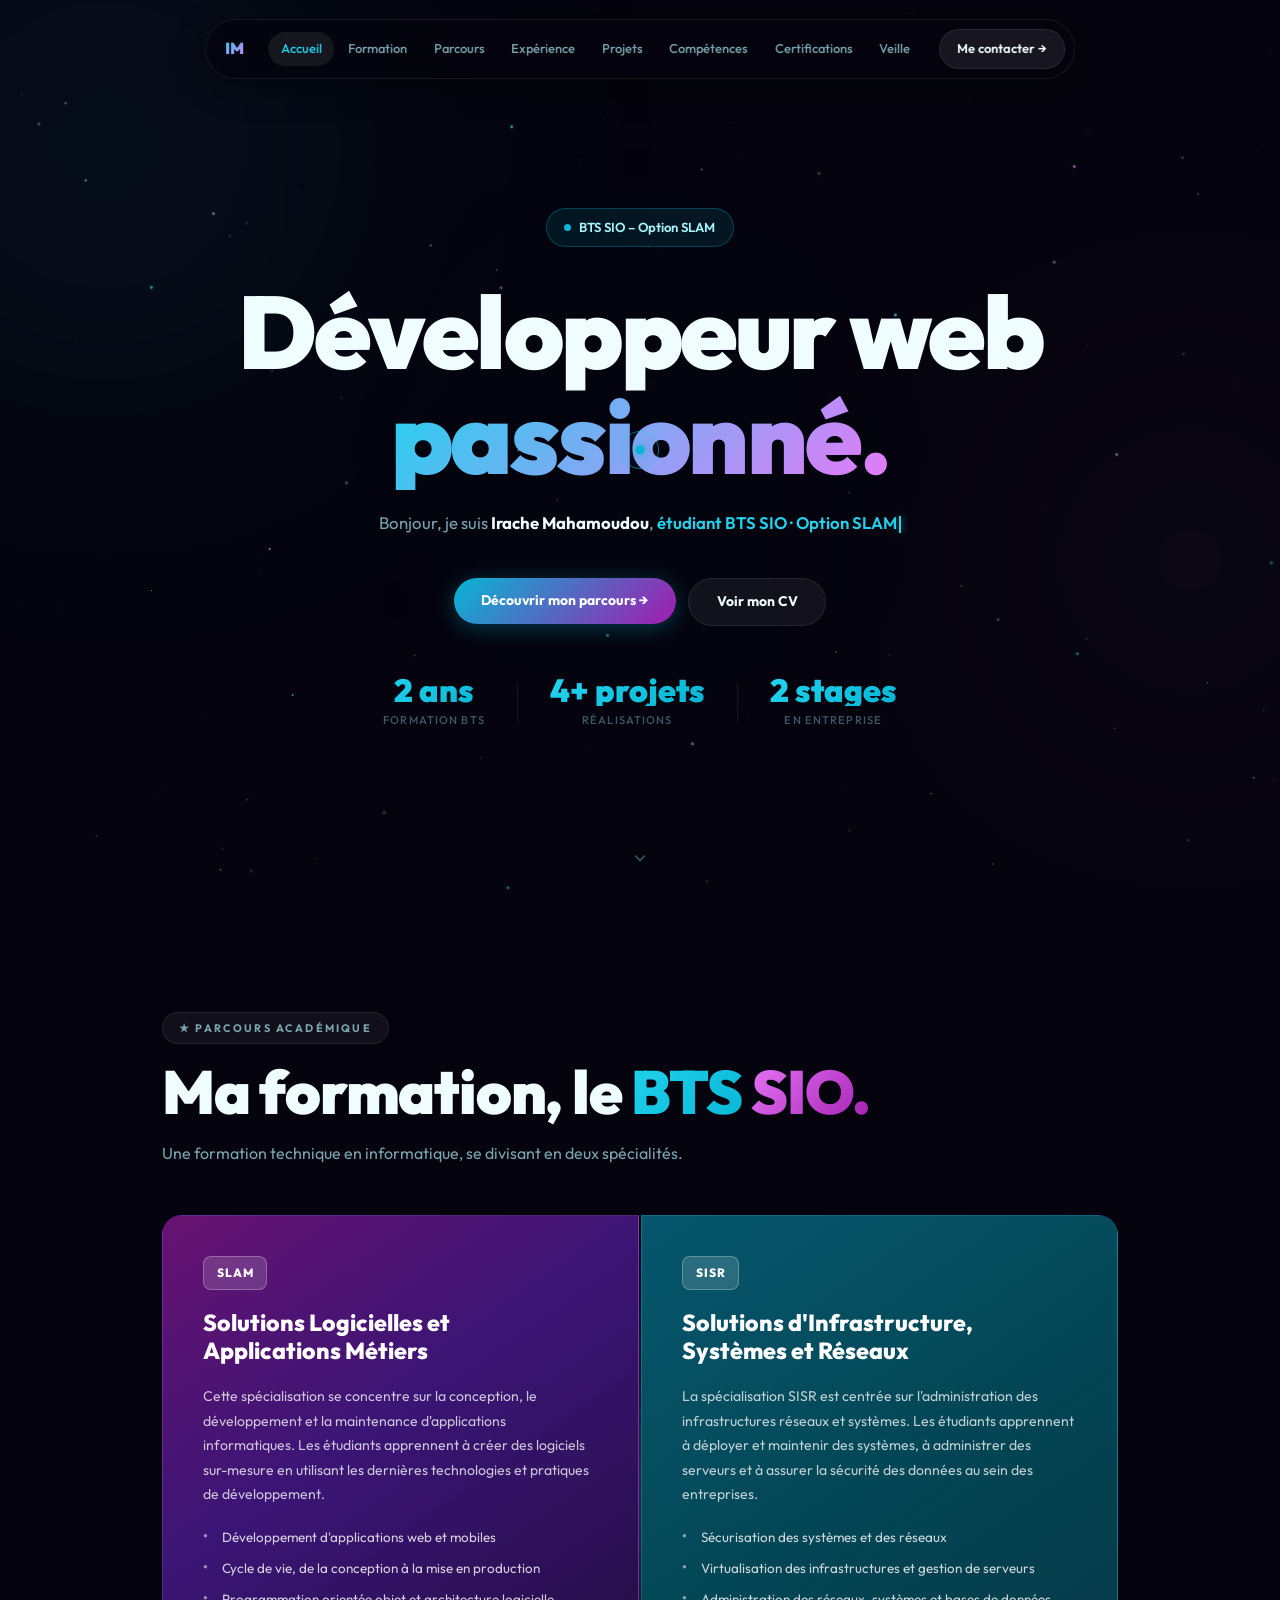
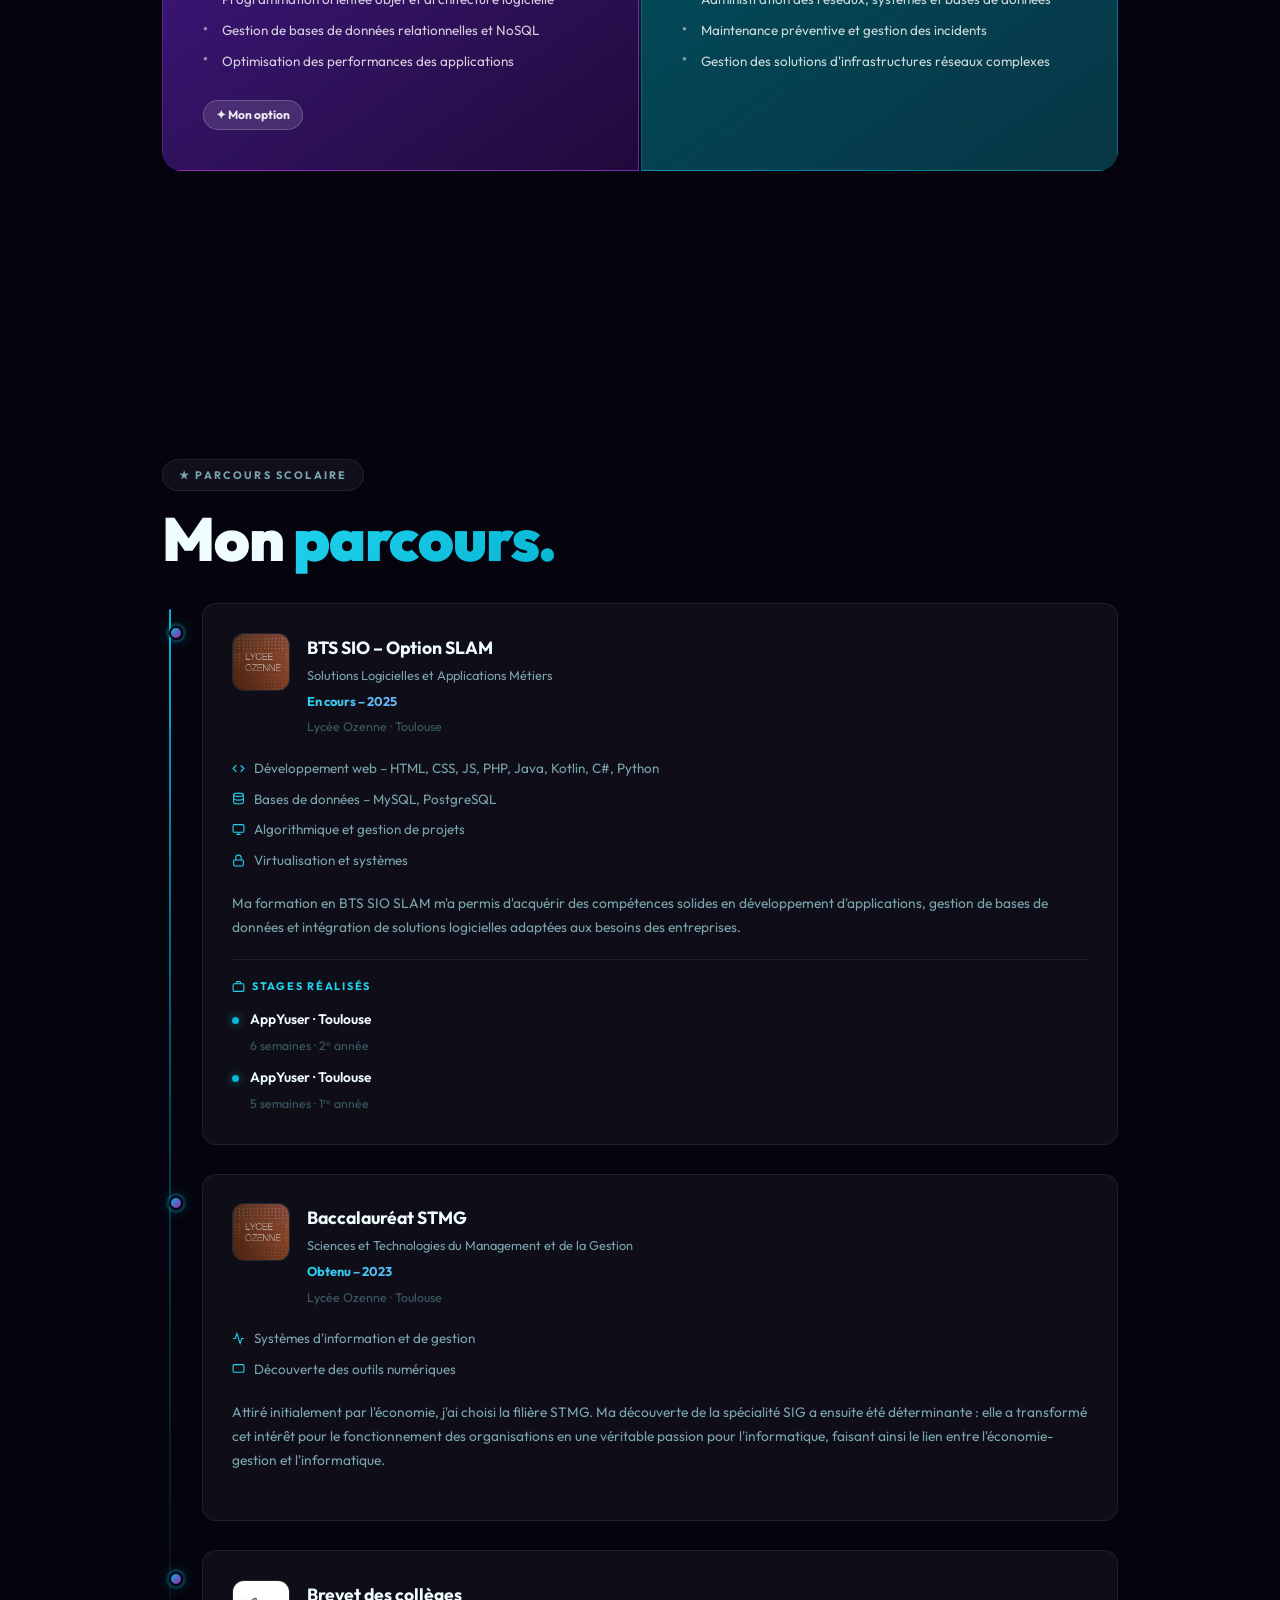
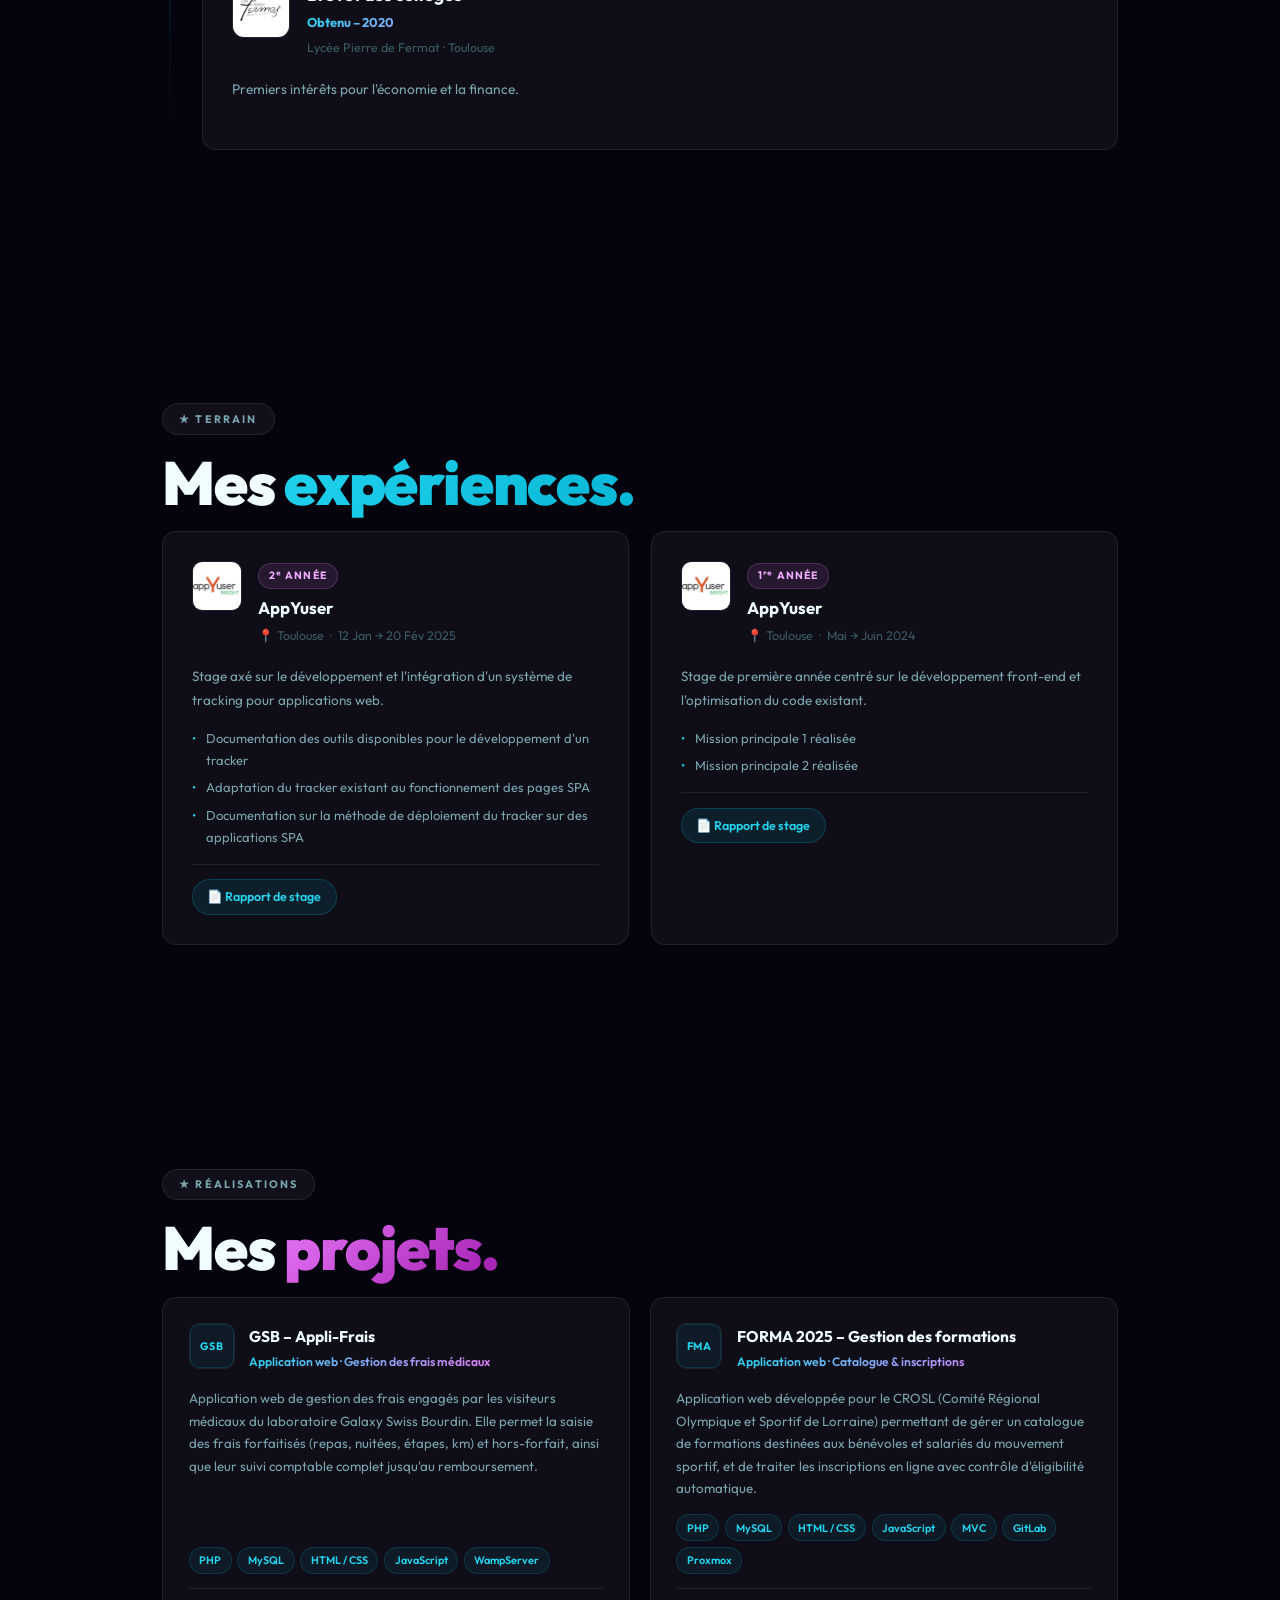
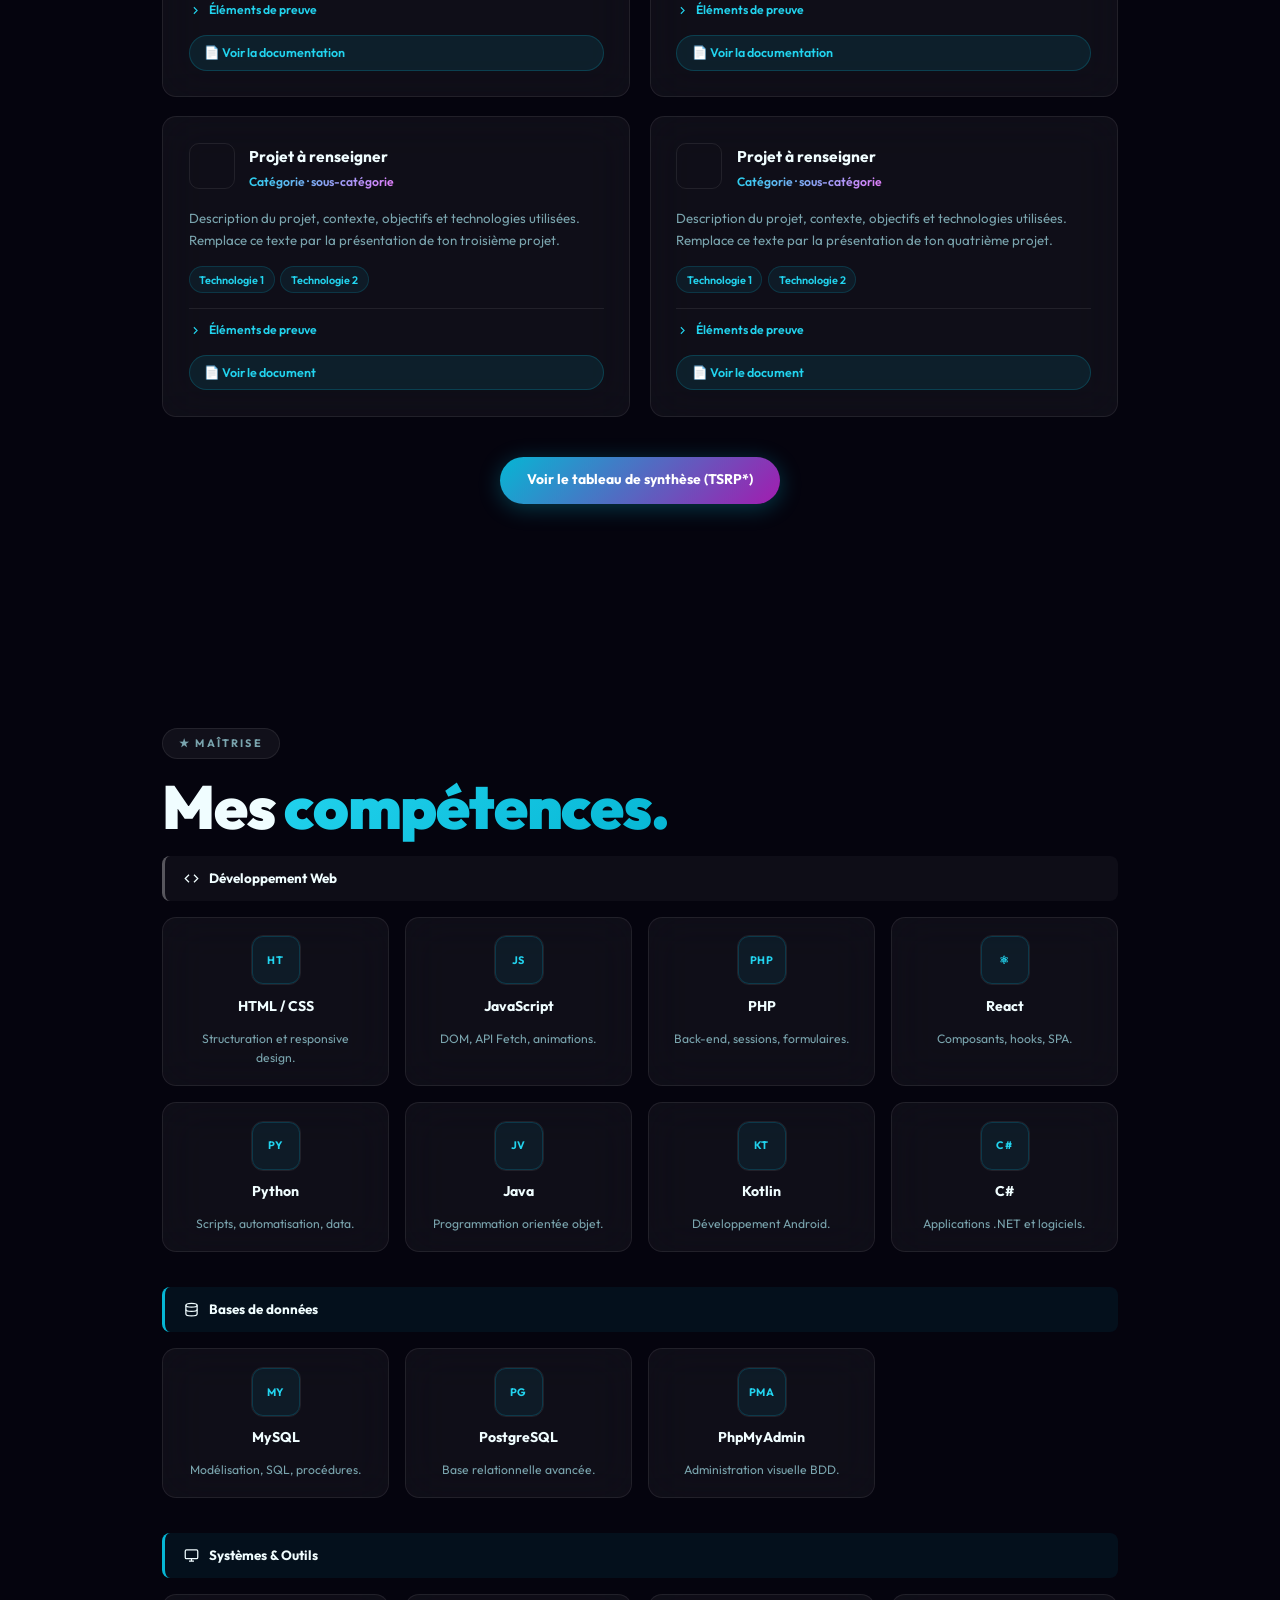
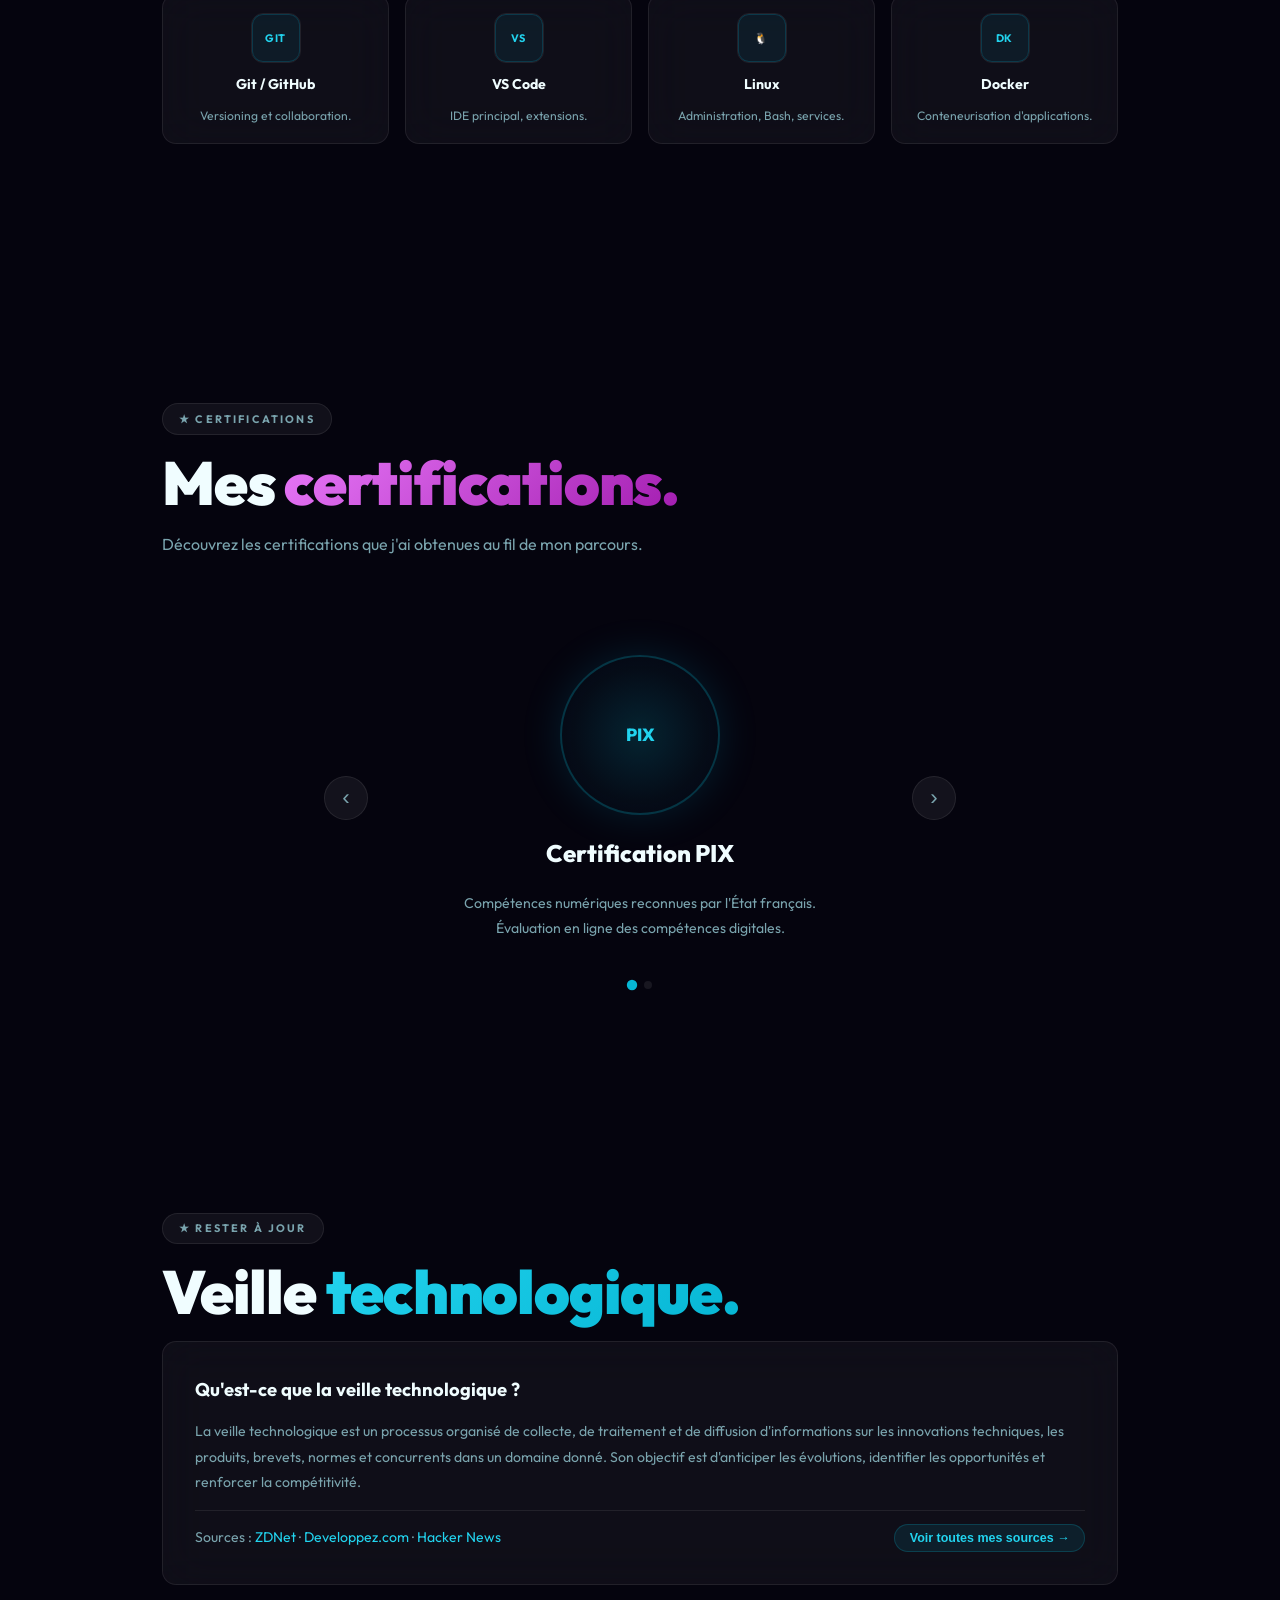
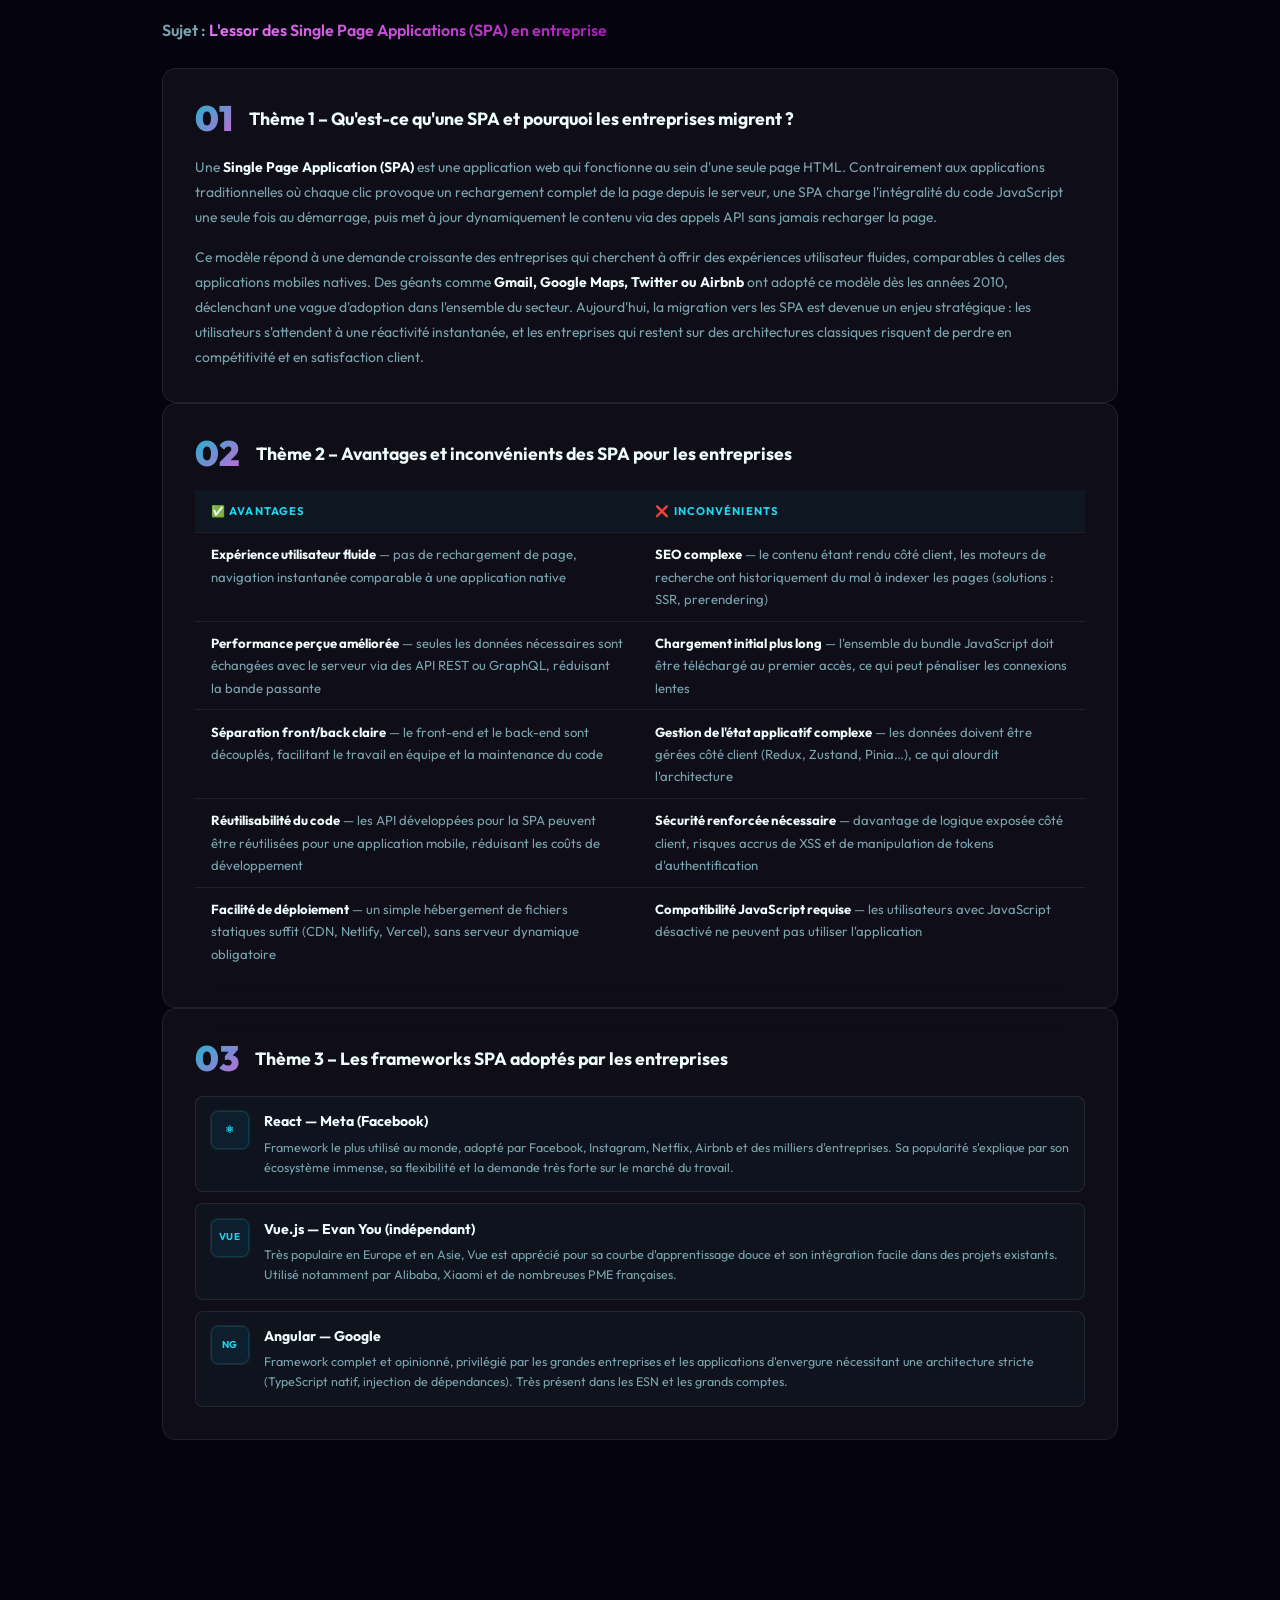
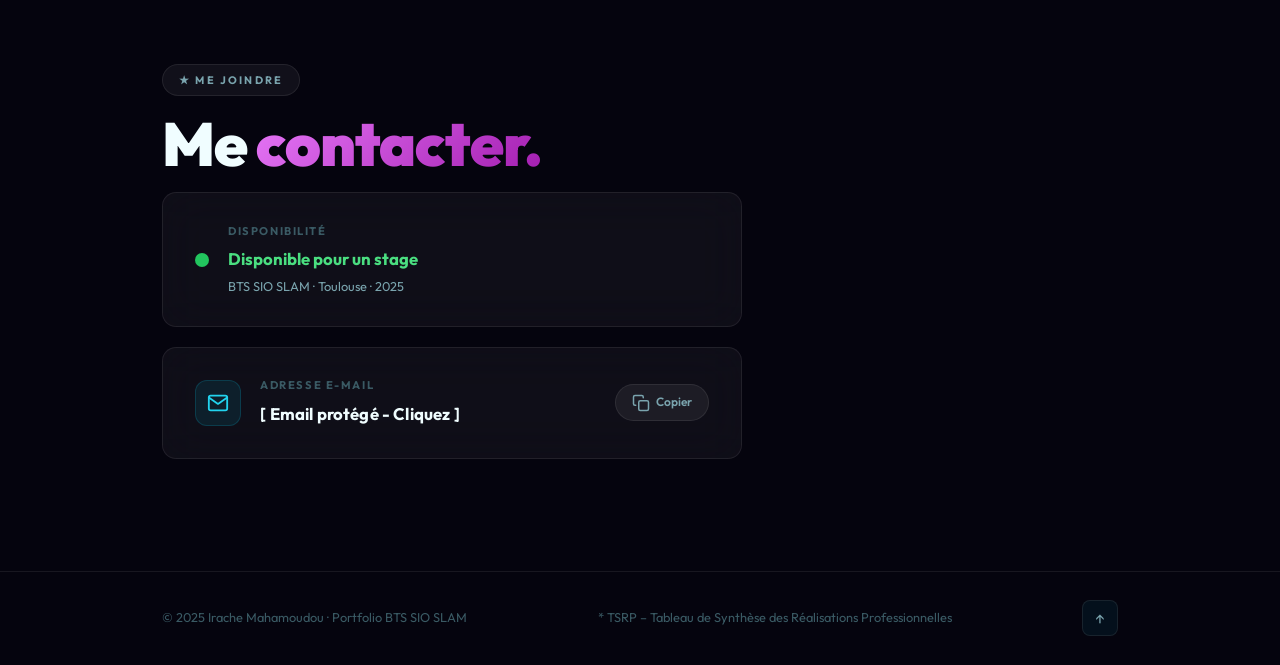
==== commit c969464c: "ajout des liens des documentation etc manque seulement quelques image encore" ====
--- a/index.html
+++ b/index.html
@@ -353,80 +353,149 @@
 
       <div class="projects-grid">
 
+        <!-- ─── Projet 1 : GSB Application ─── -->
         <div class="glass-card project-card reveal">
           <div class="project-top">
-            <div class="project-icon"><div class="logo-fallback">AP1</div></div>
+            <div class="project-icon">
+              <img src="https://cdn.jsdelivr.net/gh/devicons/devicon/icons/php/php-original.svg" alt="PHP"
+                   onerror="this.style.display='none';this.nextElementSibling.style.display='flex'" />
+              <div class="logo-fallback">GSB</div>
+            </div>
             <div>
-              <h3 class="project-title">Titre du Projet AP1</h3>
-              <p class="project-cat">Catégorie · sous-catégorie</p>
-            </div>
-          </div>
-          <p class="project-desc">Description du projet, contexte, objectifs et technologies utilisées.</p>
+              <h3 class="project-title">GSB – Appli-Frais</h3>
+              <p class="project-cat">Application web · Gestion des frais médicaux</p>
+            </div>
+          </div>
+          <p class="project-desc">
+            Application web de gestion des frais engagés par les visiteurs médicaux du laboratoire
+            Galaxy Swiss Bourdin. Elle permet la saisie des frais forfaitisés (repas, nuitées, étapes, km)
+            et hors-forfait, ainsi que leur suivi comptable complet jusqu'au remboursement.
+          </p>
           <div class="project-tags">
-            <span class="tag">HTML</span><span class="tag">CSS</span><span class="tag">JavaScript</span><span class="tag">PHP</span>
+            <span class="tag">PHP</span>
+            <span class="tag">MySQL</span>
+            <span class="tag">HTML / CSS</span>
+            <span class="tag">JavaScript</span>
+            <span class="tag">WampServer</span>
           </div>
           <details class="project-details">
-            <summary><svg width="13" height="13" viewBox="0 0 24 24" fill="none" stroke="currentColor" stroke-width="2"><polyline points="9,18 15,12 9,6"/></svg> Éléments de preuve</summary>
+            <summary>
+              <svg width="13" height="13" viewBox="0 0 24 24" fill="none" stroke="currentColor" stroke-width="2"><polyline points="9,18 15,12 9,6"/></svg>
+              Éléments de preuve
+            </summary>
             <ul class="proof-list">
-              <li>Élément de preuve 1</li><li>Élément de preuve 2</li>
+              <li>Page de connexion avec authentification PHP et sessions sécurisées</li>
+              <li>Formulaire de saisie des frais forfaitisés avec validation JavaScript (limite de 100)</li>
+              <li>Formulaire de frais hors-forfait avec champs dynamiques (date, libellé, montant)</li>
+              <li>Page de consultation des fiches frais par mois et année</li>
+              <li>Interface comptable pour valider et modifier les quantités avant remboursement</li>
+              <li>Cycle de vie complet d'une fiche : saisie en cours → clôturée → validée → remboursée</li>
+              <li>Séparation des rôles visiteur / comptable avec contrôle d'accès par session</li>
             </ul>
           </details>
-          <a href="docs/projet-ap1.pdf" class="btn-chip" target="_blank">📄 Voir le document</a>
-        </div>
-
+          <a href="docs/GSB Application.pdf" class="btn-chip" target="_blank">📄 Voir la documentation</a>
+        </div>
+
+        <!-- ─── Projet 2 : FORMA 2025 ─── -->
         <div class="glass-card project-card reveal">
           <div class="project-top">
-            <div class="project-icon"><div class="logo-fallback">AP2</div></div>
+            <div class="project-icon">
+              <img src="https://cdn.jsdelivr.net/gh/devicons/devicon/icons/php/php-original.svg" alt="PHP"
+                   onerror="this.style.display='none';this.nextElementSibling.style.display='flex'" />
+              <div class="logo-fallback">FMA</div>
+            </div>
             <div>
-              <h3 class="project-title">Titre du Projet AP2</h3>
-              <p class="project-cat">Catégorie · sous-catégorie</p>
-            </div>
-          </div>
-          <p class="project-desc">Description du projet, contexte, objectifs et technologies utilisées.</p>
+              <h3 class="project-title">FORMA 2025 – Gestion des formations</h3>
+              <p class="project-cat">Application web · Catalogue & inscriptions</p>
+            </div>
+          </div>
+          <p class="project-desc">
+            Application web développée pour le CROSL (Comité Régional Olympique et Sportif de Lorraine)
+            permettant de gérer un catalogue de formations destinées aux bénévoles et salariés du mouvement
+            sportif, et de traiter les inscriptions en ligne avec contrôle d'éligibilité automatique.
+          </p>
           <div class="project-tags">
-            <span class="tag">Python</span><span class="tag">MySQL</span><span class="tag">Java</span>
+            <span class="tag">PHP</span>
+            <span class="tag">MySQL</span>
+            <span class="tag">HTML / CSS</span>
+            <span class="tag">JavaScript</span>
+            <span class="tag">MVC</span>
+            <span class="tag">GitLab</span>
+            <span class="tag">Proxmox</span>
           </div>
           <details class="project-details">
-            <summary><svg width="13" height="13" viewBox="0 0 24 24" fill="none" stroke="currentColor" stroke-width="2"><polyline points="9,18 15,12 9,6"/></svg> Éléments de preuve</summary>
-            <ul class="proof-list"><li>Élément de preuve 1</li></ul>
+            <summary>
+              <svg width="13" height="13" viewBox="0 0 24 24" fill="none" stroke="currentColor" stroke-width="2"><polyline points="9,18 15,12 9,6"/></svg>
+              Éléments de preuve
+            </summary>
+            <ul class="proof-list">
+              <li>Module gestion du catalogue : création, modification et suppression des formations</li>
+              <li>Authentification sécurisée pour les gestionnaires (M. Xaneth / Mme Giroux)</li>
+              <li>Inscription en ligne avec contrôle d'éligibilité : statut salarié/bénévole, places disponibles, limite de 3 formations/an</li>
+              <li>Gestion des états d'inscription : enregistré → validé après traitement par la gestionnaire</li>
+              <li>Architecture MVC pour une meilleure maintenabilité du code</li>
+              <li>Versionnage du code via GitLab et gestion des tâches sur Tuleap Campus (Kanban)</li>
+              <li>Déploiement sur serveur virtualisé Proxmox</li>
+            </ul>
           </details>
-          <a href="docs/projet-ap2.pdf" class="btn-chip" target="_blank">📄 Voir le document</a>
-        </div>
-
+          <a href="docs/documentation_forma.pdf" class="btn-chip" target="_blank">📄 Voir la documentation</a>
+        </div>
+
+        <!-- ─── Projet 3 : À compléter ─── -->
         <div class="glass-card project-card reveal">
           <div class="project-top">
             <div class="project-icon"><div class="logo-fallback">AP3</div></div>
             <div>
-              <h3 class="project-title">Titre du Projet AP3</h3>
+              <h3 class="project-title">Projet à renseigner</h3>
               <p class="project-cat">Catégorie · sous-catégorie</p>
             </div>
           </div>
-          <p class="project-desc">Description du projet, contexte, objectifs et technologies utilisées.</p>
+          <p class="project-desc">
+            Description du projet, contexte, objectifs et technologies utilisées.
+            Remplace ce texte par la présentation de ton troisième projet.
+          </p>
           <div class="project-tags">
-            <span class="tag">React</span><span class="tag">Node.js</span><span class="tag">PostgreSQL</span>
+            <span class="tag">Technologie 1</span>
+            <span class="tag">Technologie 2</span>
           </div>
           <details class="project-details">
-            <summary><svg width="13" height="13" viewBox="0 0 24 24" fill="none" stroke="currentColor" stroke-width="2"><polyline points="9,18 15,12 9,6"/></svg> Éléments de preuve</summary>
-            <ul class="proof-list"><li>Élément de preuve 1</li><li>Élément de preuve 2</li></ul>
+            <summary>
+              <svg width="13" height="13" viewBox="0 0 24 24" fill="none" stroke="currentColor" stroke-width="2"><polyline points="9,18 15,12 9,6"/></svg>
+              Éléments de preuve
+            </summary>
+            <ul class="proof-list">
+              <li>Élément de preuve 1</li>
+              <li>Élément de preuve 2</li>
+            </ul>
           </details>
           <a href="docs/projet-ap3.pdf" class="btn-chip" target="_blank">📄 Voir le document</a>
         </div>
 
+        <!-- ─── Projet 4 : À compléter ─── -->
         <div class="glass-card project-card reveal">
           <div class="project-top">
             <div class="project-icon"><div class="logo-fallback">AP4</div></div>
             <div>
-              <h3 class="project-title">Titre du Projet AP4</h3>
+              <h3 class="project-title">Projet à renseigner</h3>
               <p class="project-cat">Catégorie · sous-catégorie</p>
             </div>
           </div>
-          <p class="project-desc">Description du projet, contexte, objectifs et technologies utilisées.</p>
+          <p class="project-desc">
+            Description du projet, contexte, objectifs et technologies utilisées.
+            Remplace ce texte par la présentation de ton quatrième projet.
+          </p>
           <div class="project-tags">
-            <span class="tag">Laravel</span><span class="tag">Vue.js</span>
+            <span class="tag">Technologie 1</span>
+            <span class="tag">Technologie 2</span>
           </div>
           <details class="project-details">
-            <summary><svg width="13" height="13" viewBox="0 0 24 24" fill="none" stroke="currentColor" stroke-width="2"><polyline points="9,18 15,12 9,6"/></svg> Éléments de preuve</summary>
-            <ul class="proof-list"><li>Élément de preuve 1</li></ul>
+            <summary>
+              <svg width="13" height="13" viewBox="0 0 24 24" fill="none" stroke="currentColor" stroke-width="2"><polyline points="9,18 15,12 9,6"/></svg>
+              Éléments de preuve
+            </summary>
+            <ul class="proof-list">
+              <li>Élément de preuve 1</li>
+            </ul>
           </details>
           <a href="docs/projet-ap4.pdf" class="btn-chip" target="_blank">📄 Voir le document</a>
         </div>
@@ -434,7 +503,7 @@
       </div>
 
       <div class="center-btn reveal">
-        <a href="docs/tableau-synthese.pdf" class="btn btn-primary" target="_blank">Voir le tableau de synthèse (TSRP*)</a>
+        <a href="docs/MAHAMOUDOU_Irache_tableau.xlsx - Tableau de synthèse Épreuve E4.pdf" class="btn btn-primary" target="_blank">Voir le tableau de synthèse (TSRP*)</a>
       </div>
     </div>
   </section>
@@ -620,7 +689,7 @@
                  data-certif-img="img/certif/pix.png"
                  data-certif-name="Certification PIX"
                  title="Cliquer pour agrandir">
-              <img src="img/certif/pix.png" alt="PIX"
+              <img src="docs/certification-pix-20260310.pdf" alt="PIX"
                    onerror="this.style.display='none';this.nextElementSibling.style.display='flex'" />
               <div class="certif-circle-fallback">PIX</div>
               <div class="certif-zoom-hint">🔍</div>
@@ -820,7 +889,7 @@
         <img id="certif-modal-img" src="" alt="Certification" />
         <div class="certif-modal-placeholder" id="certif-modal-placeholder">
           <p>Image de la certification</p>
-          <p style="font-size:.8rem;color:var(--text-3);margin-top:.5rem">Remplace <code>img/certif/nom.png</code> par ta vraie image</p>
+          <p style="font-size:.8rem;color:var(--text-3);margin-top:.5rem">Remplace <code>docs/certification-pix-20260310.pdf</code> par ta vraie image</p>
         </div>
       </div>
     </div>
@@ -874,7 +943,7 @@
         </div>
 
         <!-- Email copiable -->
-        <div class="glass-card contact-email-card" id="email-card" onclick="copyEmail()" title="Cliquer pour copier">
+        <div class="glass-card contact-email-card" id="email-card" onclick="revealAndCopyEmail()" title="Cliquer pour révéler et copier">
           <div class="contact-email-icon">
             <svg width="22" height="22" viewBox="0 0 24 24" fill="none" stroke="currentColor" stroke-width="2" stroke-linecap="round" stroke-linejoin="round">
               <path d="M4 4h16c1.1 0 2 .9 2 2v12c0 1.1-.9 2-2 2H4c-1.1 0-2-.9-2-2V6c0-1.1.9-2 2-2z"/>
@@ -883,7 +952,7 @@
           </div>
           <div class="contact-email-content">
             <p class="contact-email-label">Adresse e-mail</p>
-            <p class="contact-email-value" id="email-value">mahamoudou.irache@gmail.com</p>
+            <p class="contact-email-value" id="email-value" data-user="mahamoudou.irache" data-domain="gmail.com">[ Email protégé - Cliquez ]</p>
           </div>
           <div class="contact-copy-btn" id="copy-btn">
             <svg id="copy-icon" width="18" height="18" viewBox="0 0 24 24" fill="none" stroke="currentColor" stroke-width="2" stroke-linecap="round" stroke-linejoin="round">
@@ -900,7 +969,7 @@
   <!-- ══════════════════════════════
        FOOTER
   ══════════════════════════════ -->
-  <footer>
+<footer>
     <div class="container footer-inner">
       <p>© 2025 Irache Mahamoudou · Portfolio BTS SIO SLAM</p>
       <p class="footer-note">* TSRP – Tableau de Synthèse des Réalisations Professionnelles</p>
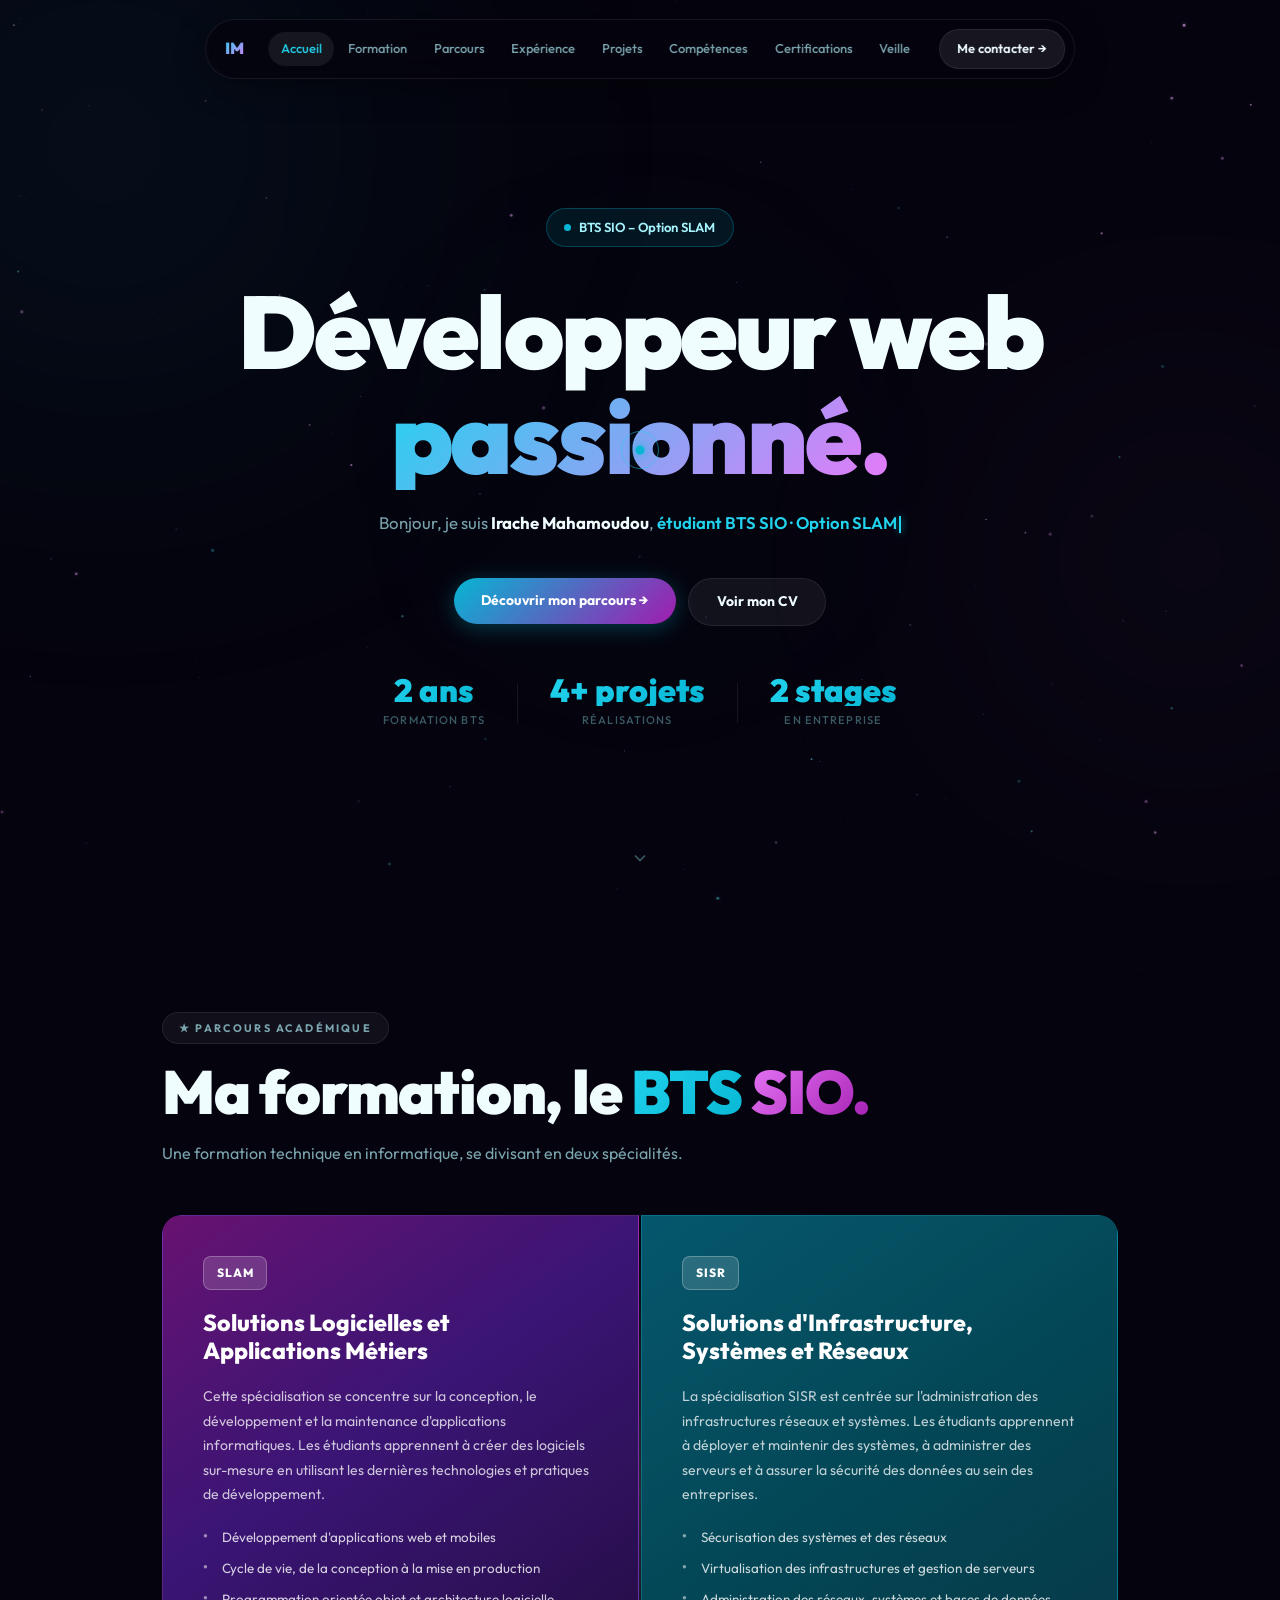
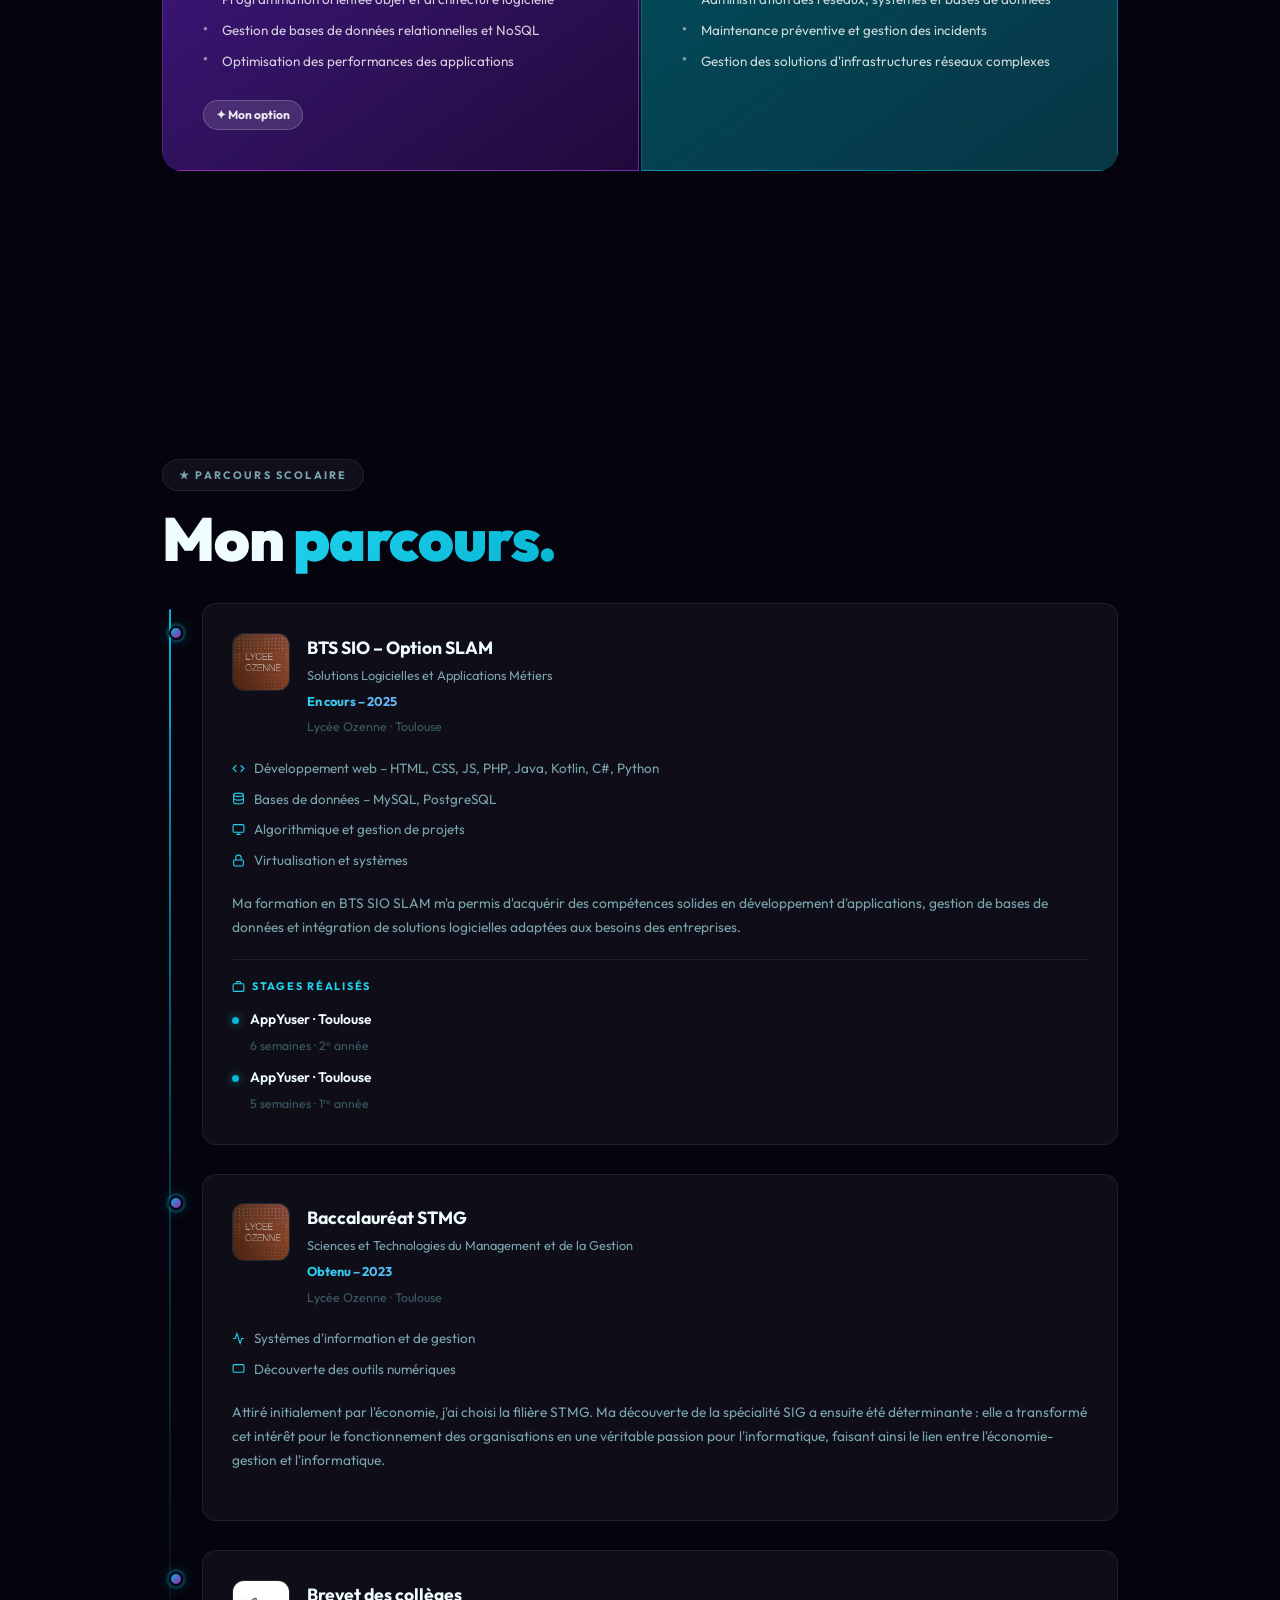
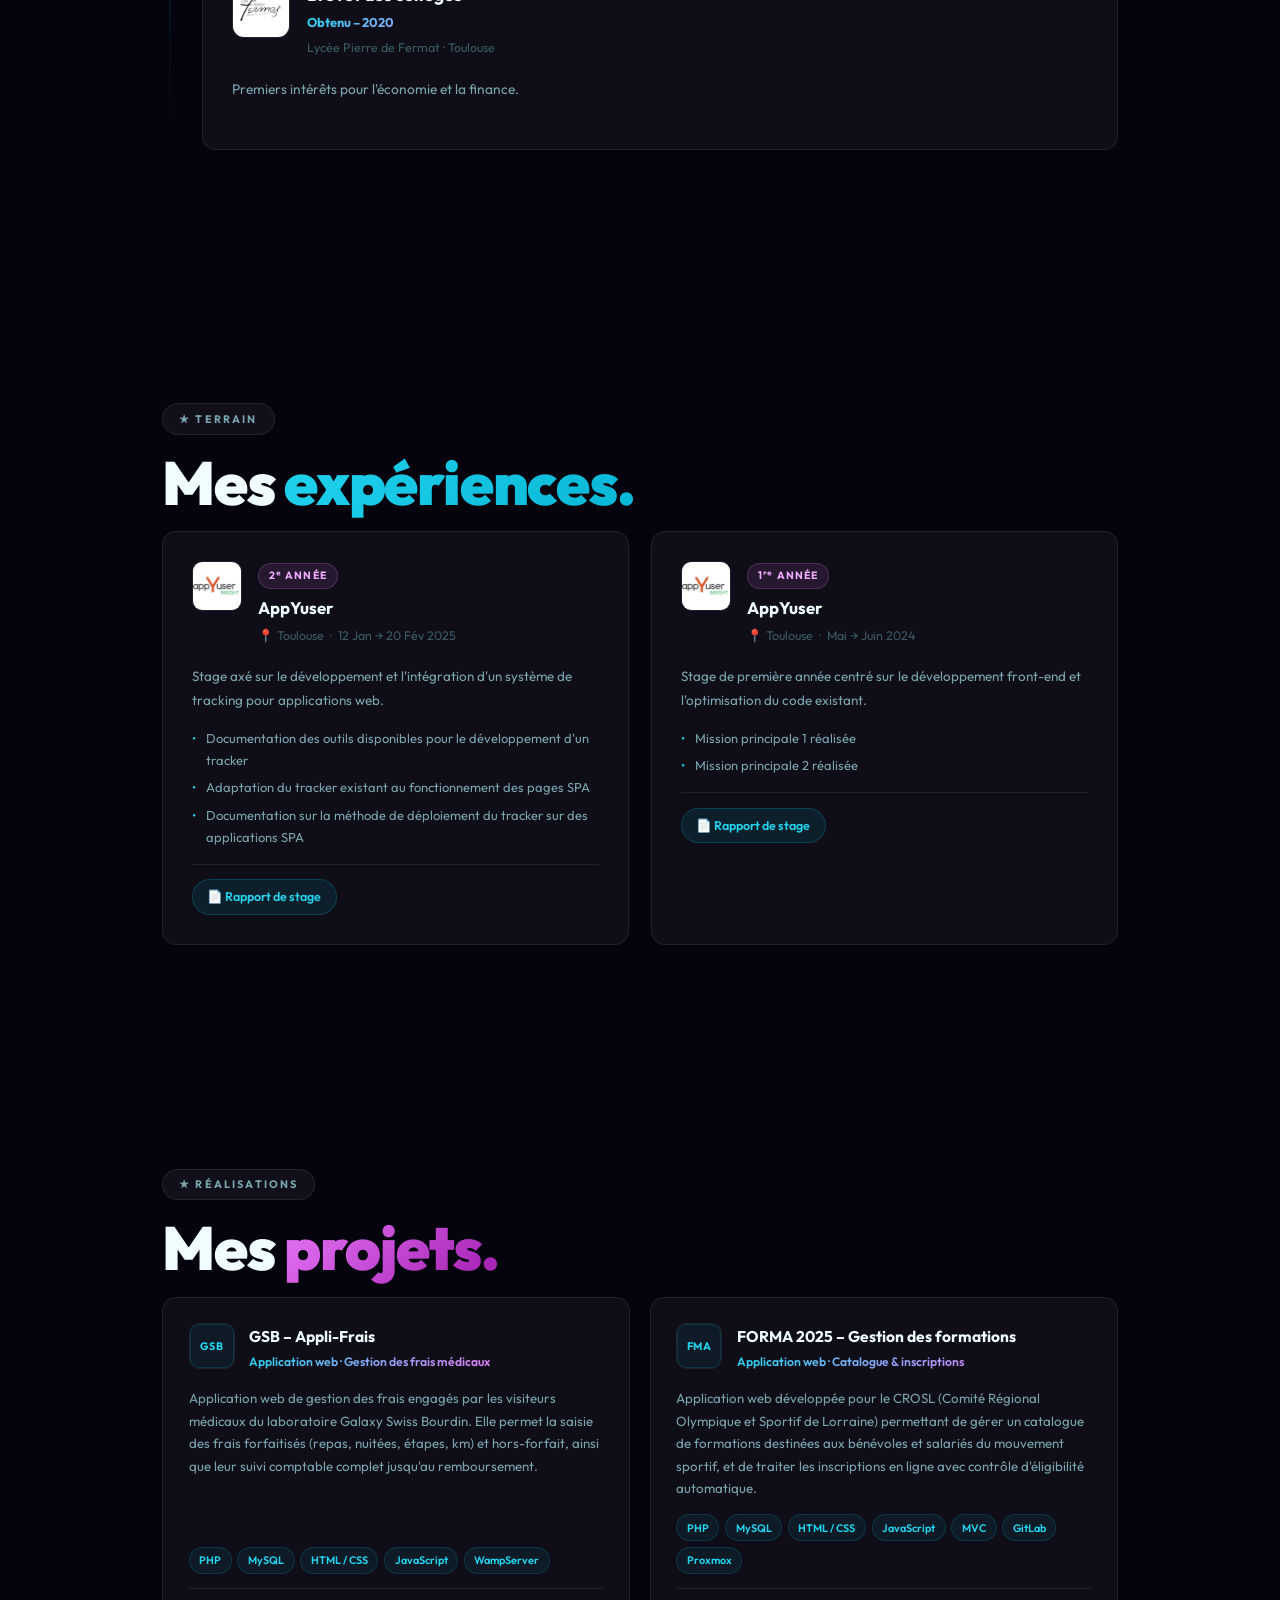
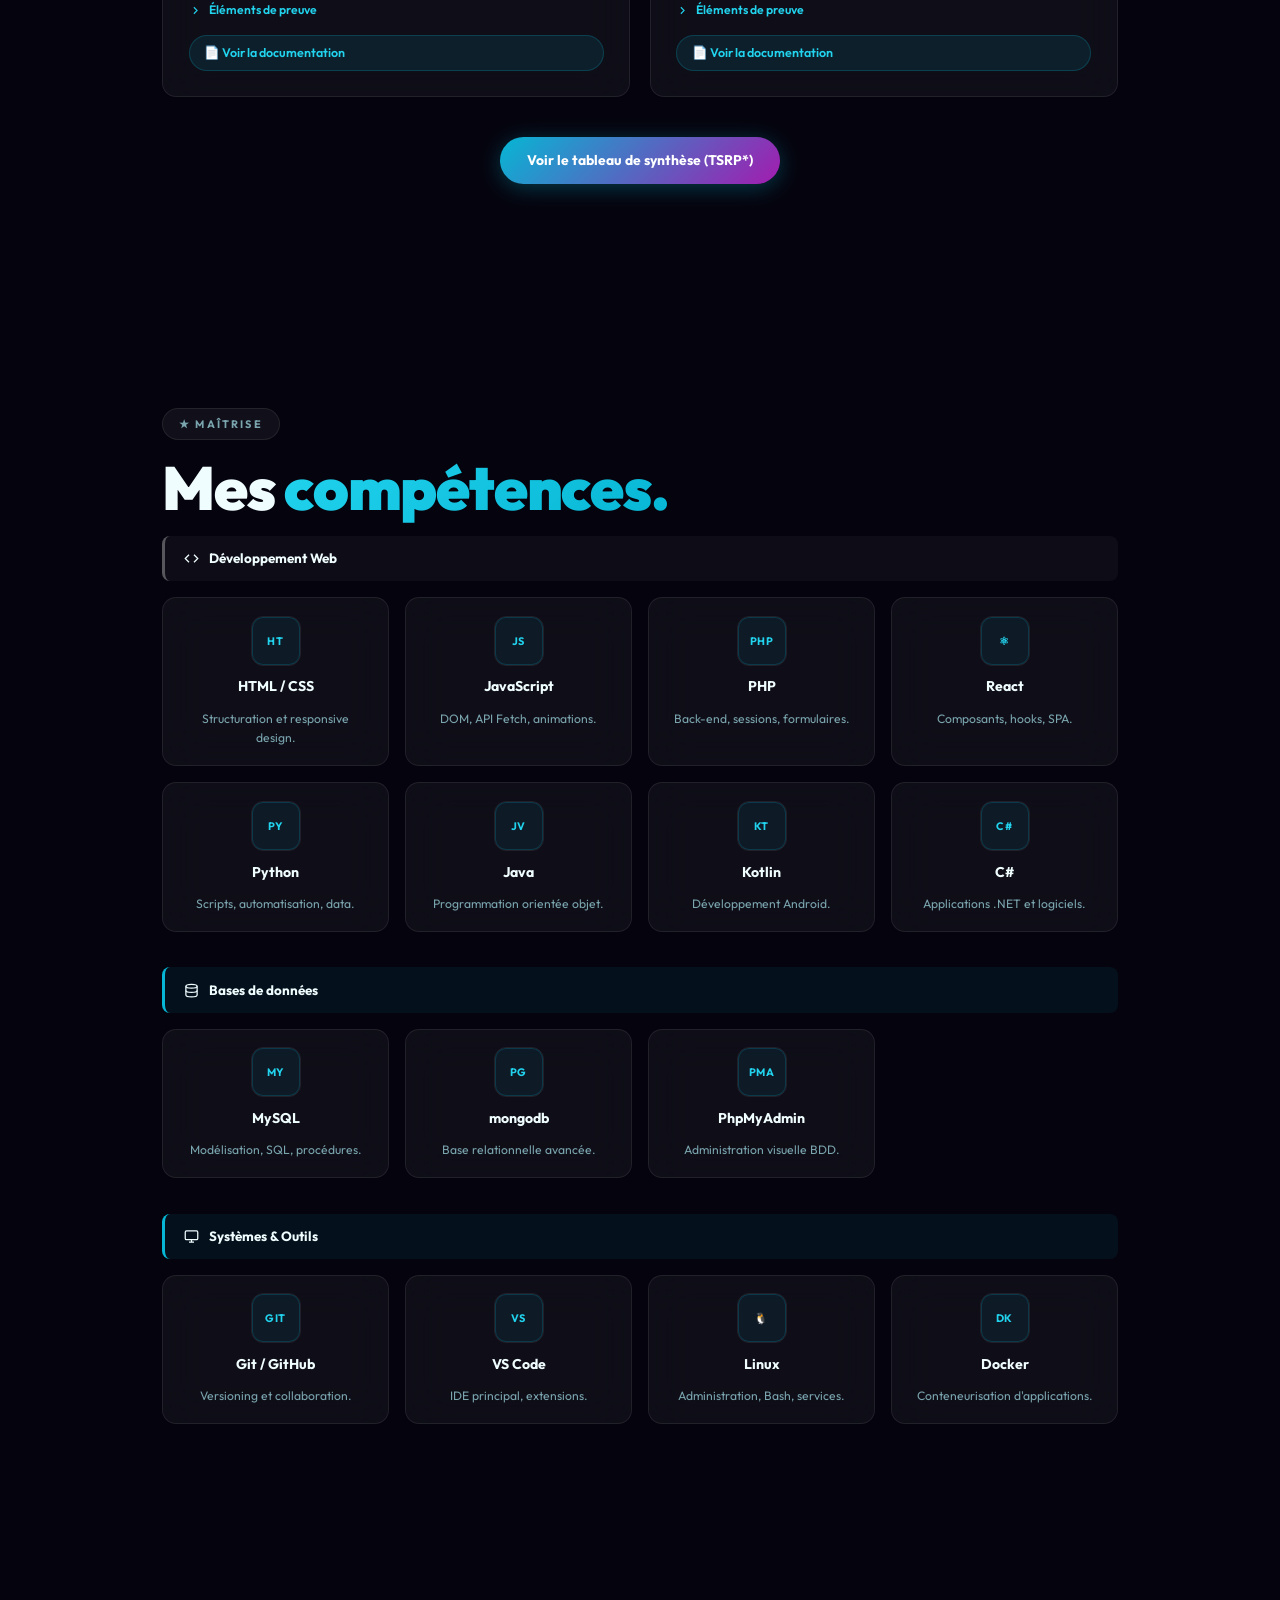
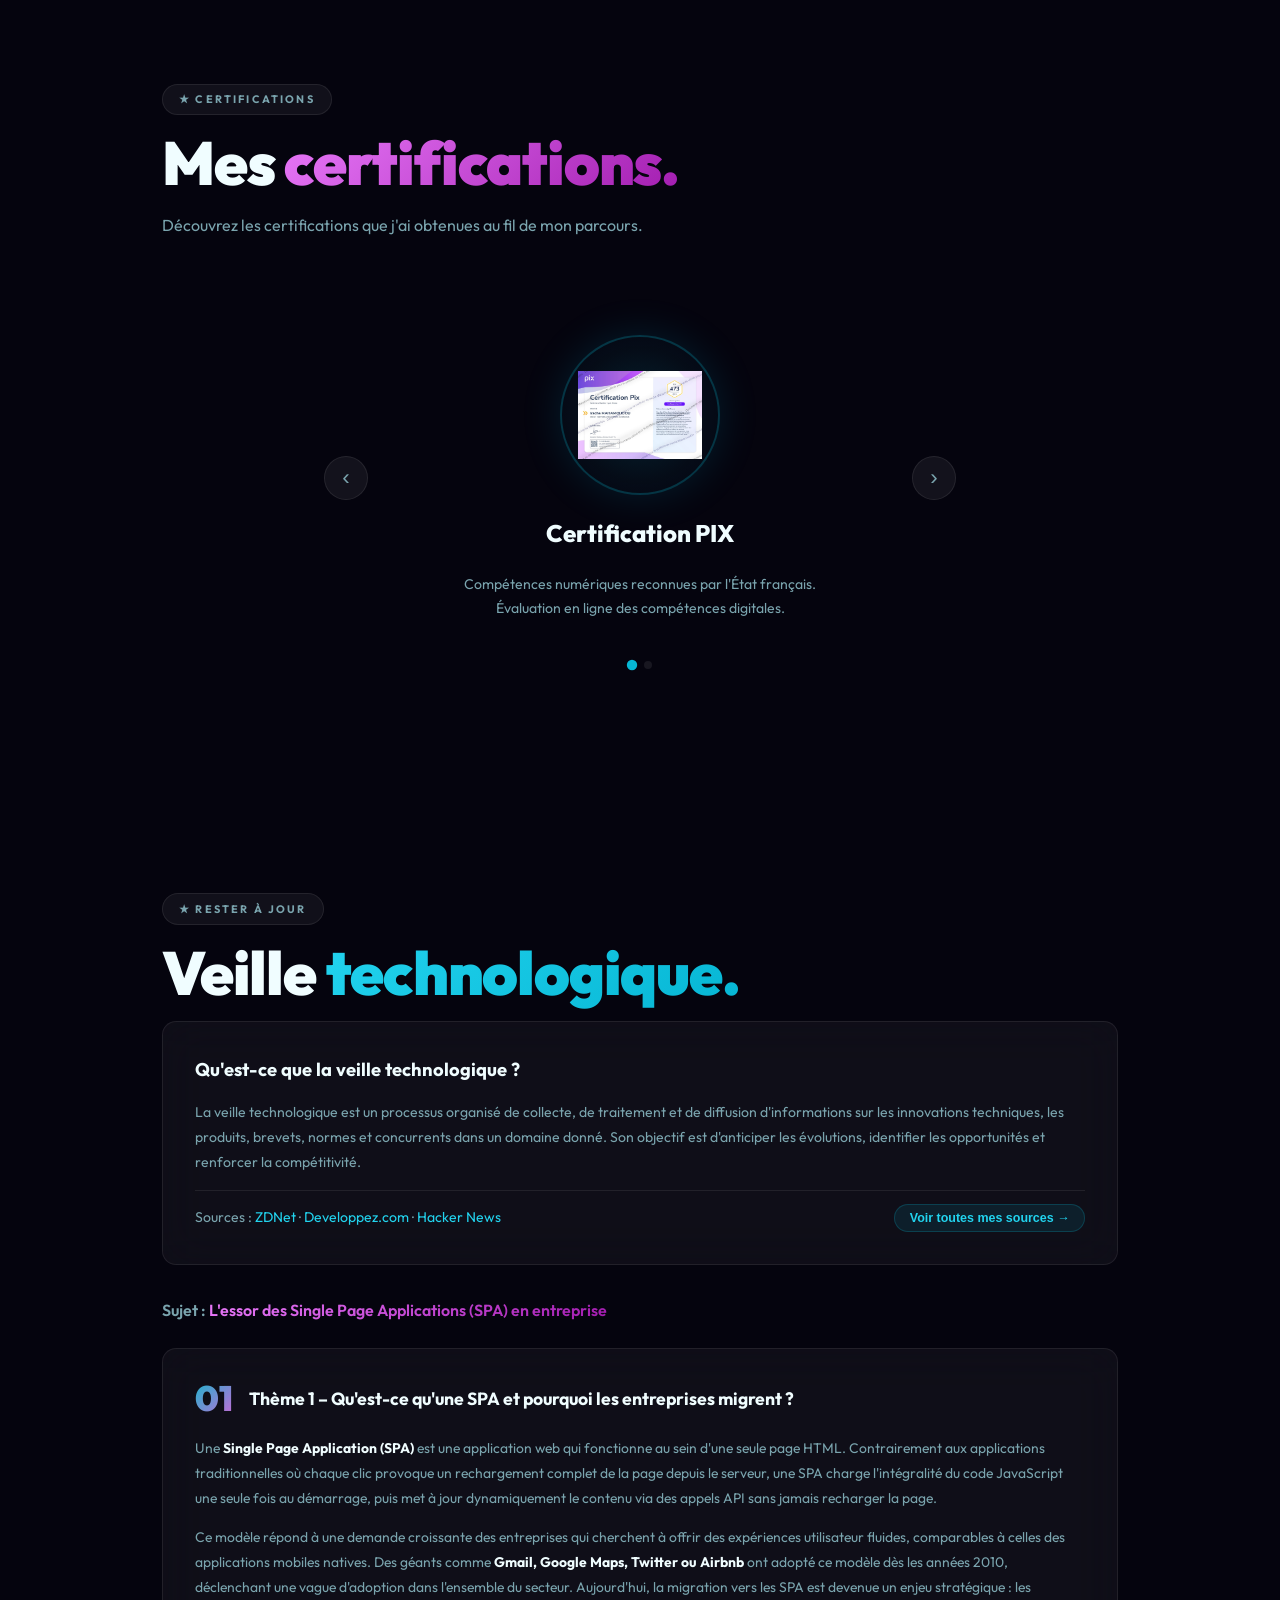
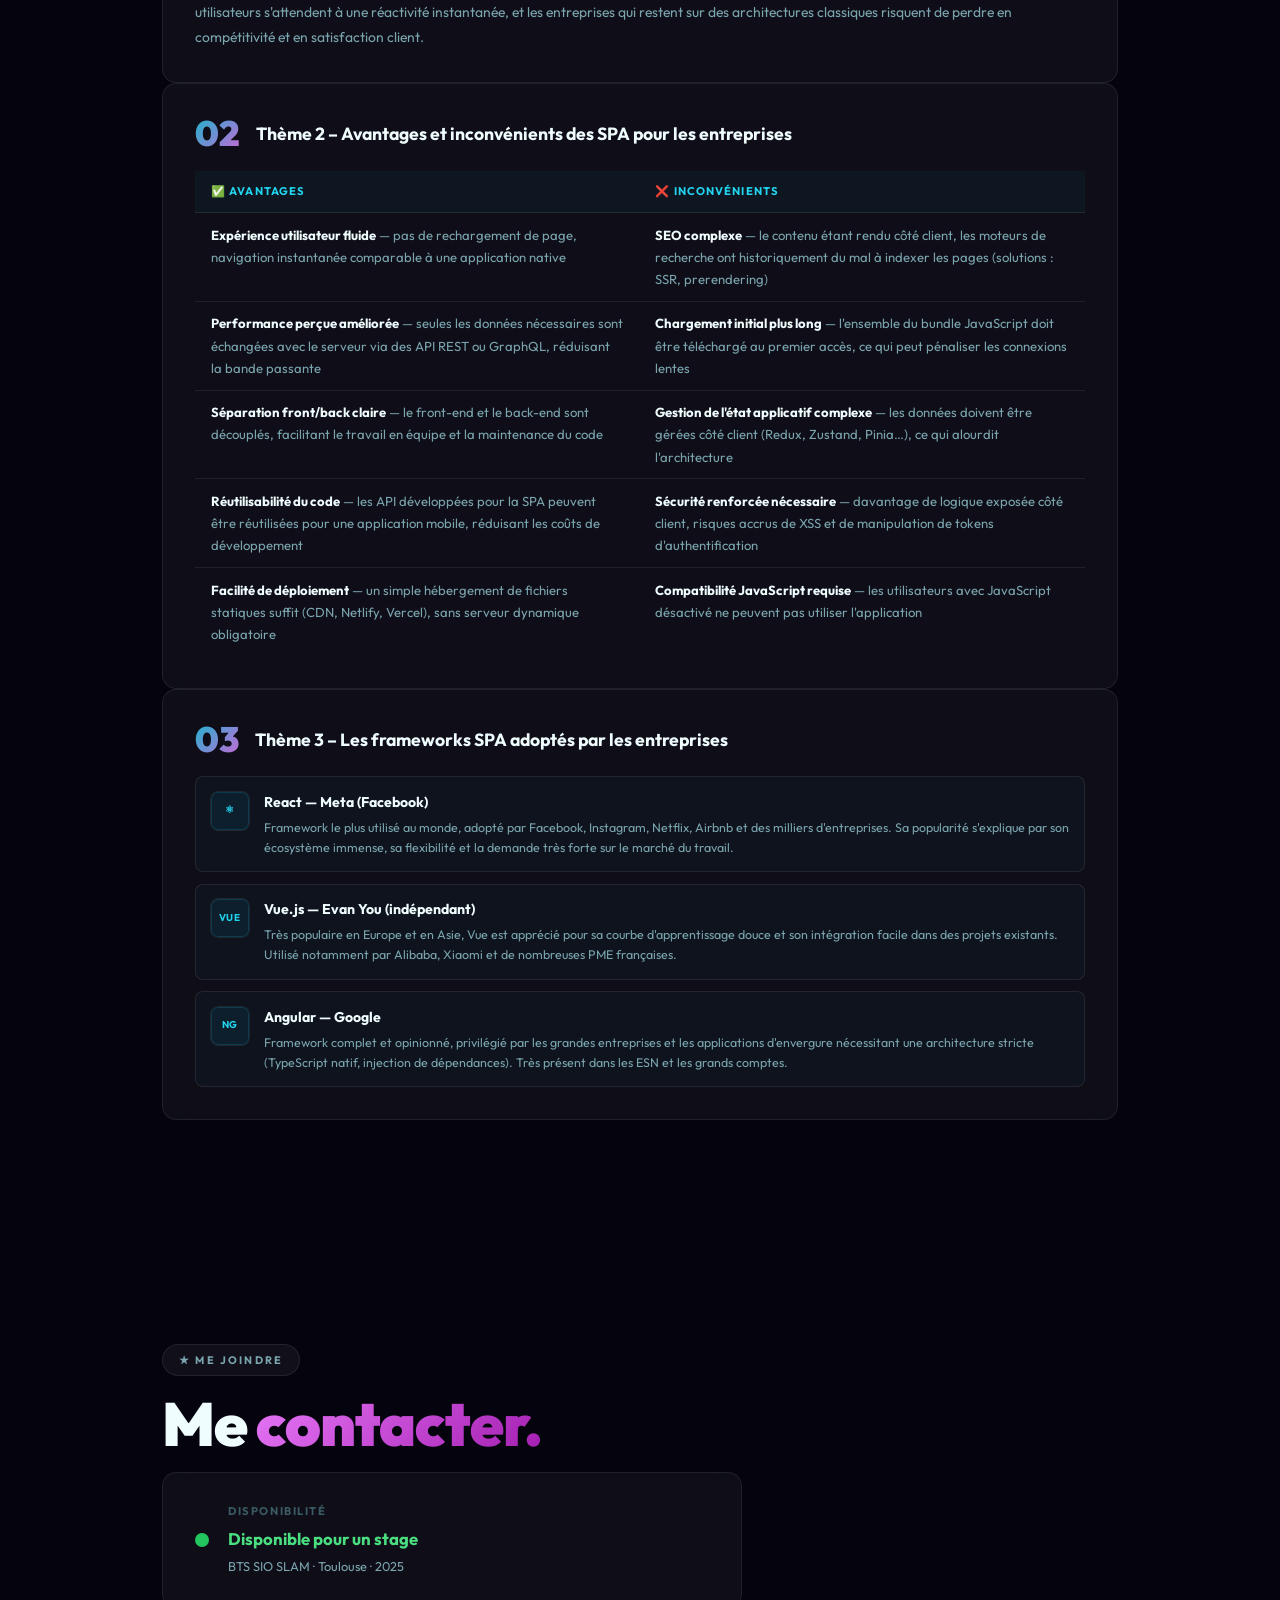
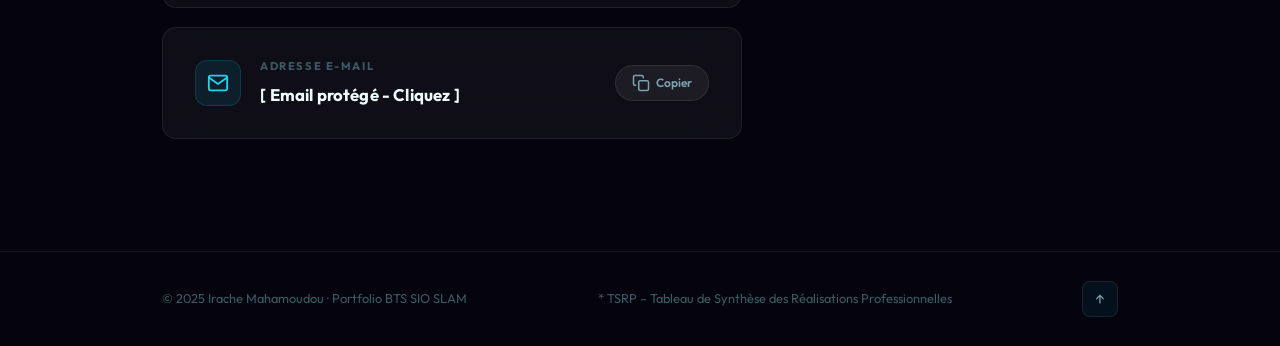
==== commit 699585c7: "ajout des images et manque le CV" ====
--- a/index.html
+++ b/index.html
@@ -442,7 +442,7 @@
         </div>
 
         <!-- ─── Projet 3 : À compléter ─── -->
-        <div class="glass-card project-card reveal">
+        <!-- <div class="glass-card project-card reveal">
           <div class="project-top">
             <div class="project-icon"><div class="logo-fallback">AP3</div></div>
             <div>
@@ -469,10 +469,10 @@
             </ul>
           </details>
           <a href="docs/projet-ap3.pdf" class="btn-chip" target="_blank">📄 Voir le document</a>
-        </div>
+        </div> -->
 
         <!-- ─── Projet 4 : À compléter ─── -->
-        <div class="glass-card project-card reveal">
+        <!--<div class="glass-card project-card reveal">
           <div class="project-top">
             <div class="project-icon"><div class="logo-fallback">AP4</div></div>
             <div>
@@ -498,7 +498,7 @@
             </ul>
           </details>
           <a href="docs/projet-ap4.pdf" class="btn-chip" target="_blank">📄 Voir le document</a>
-        </div>
+        </div> -->
 
       </div>
 
@@ -607,11 +607,11 @@
           </div>
           <div class="glass-card skill-card">
             <div class="skill-icon">
-              <img src="https://cdn.jsdelivr.net/gh/devicons/devicon/icons/postgresql/postgresql-original.svg" alt="PostgreSQL"
+              <img src="https://cdn.jsdelivr.net/gh/devicons/devicon/icons/mongodb/mongodb-original.svg" alt="MangoDB"
                    onerror="this.style.display='none';this.nextElementSibling.style.display='flex'" />
               <div class="logo-fallback">PG</div>
             </div>
-            <h4>PostgreSQL</h4><p>Base relationnelle avancée.</p>
+            <h4>mongodb</h4><p>Base relationnelle avancée.</p>
           </div>
           <div class="glass-card skill-card">
             <div class="skill-icon">
@@ -683,13 +683,13 @@
 
         <div class="certif-track" id="certif-track">
 
-          <!-- Certif 1 — remplace img/certif/pix.png par ta vraie image -->
+          <!-- Certif 1 — PIX -->
           <div class="certif-slide active">
             <div class="certif-circle certif-clickable"
-                 data-certif-img="img/certif/pix.png"
+                 data-certif-img="docs/Capture d'écran 2026-04-06 170319.png"
                  data-certif-name="Certification PIX"
                  title="Cliquer pour agrandir">
-              <img src="docs/certification-pix-20260310.pdf" alt="PIX"
+              <img src="docs/Capture d'écran 2026-04-06 170319.png" alt="PIX"
                    onerror="this.style.display='none';this.nextElementSibling.style.display='flex'" />
               <div class="certif-circle-fallback">PIX</div>
               <div class="certif-zoom-hint">🔍</div>
@@ -698,19 +698,19 @@
             <p class="certif-desc">Compétences numériques reconnues par l'État français. Évaluation en ligne des compétences digitales.</p>
           </div>
 
-          <!-- Certif 2 — remplace img/certif/secnum.png par ta vraie image -->
+          <!-- Certif 2 — SecNum -->
           <div class="certif-slide">
             <div class="certif-circle certif-clickable"
-                 data-certif-img="img/certif/secnum.png"
-                 data-certif-name="SecNumAcadémie"
+                 data-certif-img="img/4_11.jpg"
+                 data-certif-name="Cnil"
                  title="Cliquer pour agrandir">
-              <img src="img/certif/secnum.png" alt="SecNum"
+              <img src="img/4_11.jpg" alt="SecNum"
                    onerror="this.style.display='none';this.nextElementSibling.style.display='flex'" />
               <div class="certif-circle-fallback">ANSSI</div>
               <div class="certif-zoom-hint">🔍</div>
             </div>
-            <h3 class="certif-name">SecNumAcadémie</h3>
-            <p class="certif-desc">Sensibilisation à la cybersécurité par l'ANSSI. Parcours de formation aux bonnes pratiques de sécurité numérique.</p>
+            <h3 class="certif-name">Mooc Cnil</h3>
+            <p class="certif-desc">Sensibilisation à la protection des données par la Cnil. Parcours de formation aux bonnes pratiques de sécurité numérique.</p>
           </div>
 
           <!-- ✦ Pour ajouter une certif, copie ce bloc et adapte-le :
@@ -886,10 +886,10 @@
         <button class="modal-close" onclick="closeCertifModal()">✕</button>
       </div>
       <div class="certif-modal-body">
-        <img id="certif-modal-img" src="" alt="Certification" />
-        <div class="certif-modal-placeholder" id="certif-modal-placeholder">
+        <img id="certif-modal-img" src="" alt="Certification" style="display:none;" />
+        <div class="certif-modal-placeholder" id="certif-modal-placeholder" style="display:none;">
           <p>Image de la certification</p>
-          <p style="font-size:.8rem;color:var(--text-3);margin-top:.5rem">Remplace <code>docs/certification-pix-20260310.pdf</code> par ta vraie image</p>
+          <p style="font-size:.8rem;color:var(--text-3);margin-top:.5rem">Mets ton image dans <code>img/certif/certif.jpg</code></p>
         </div>
       </div>
     </div>
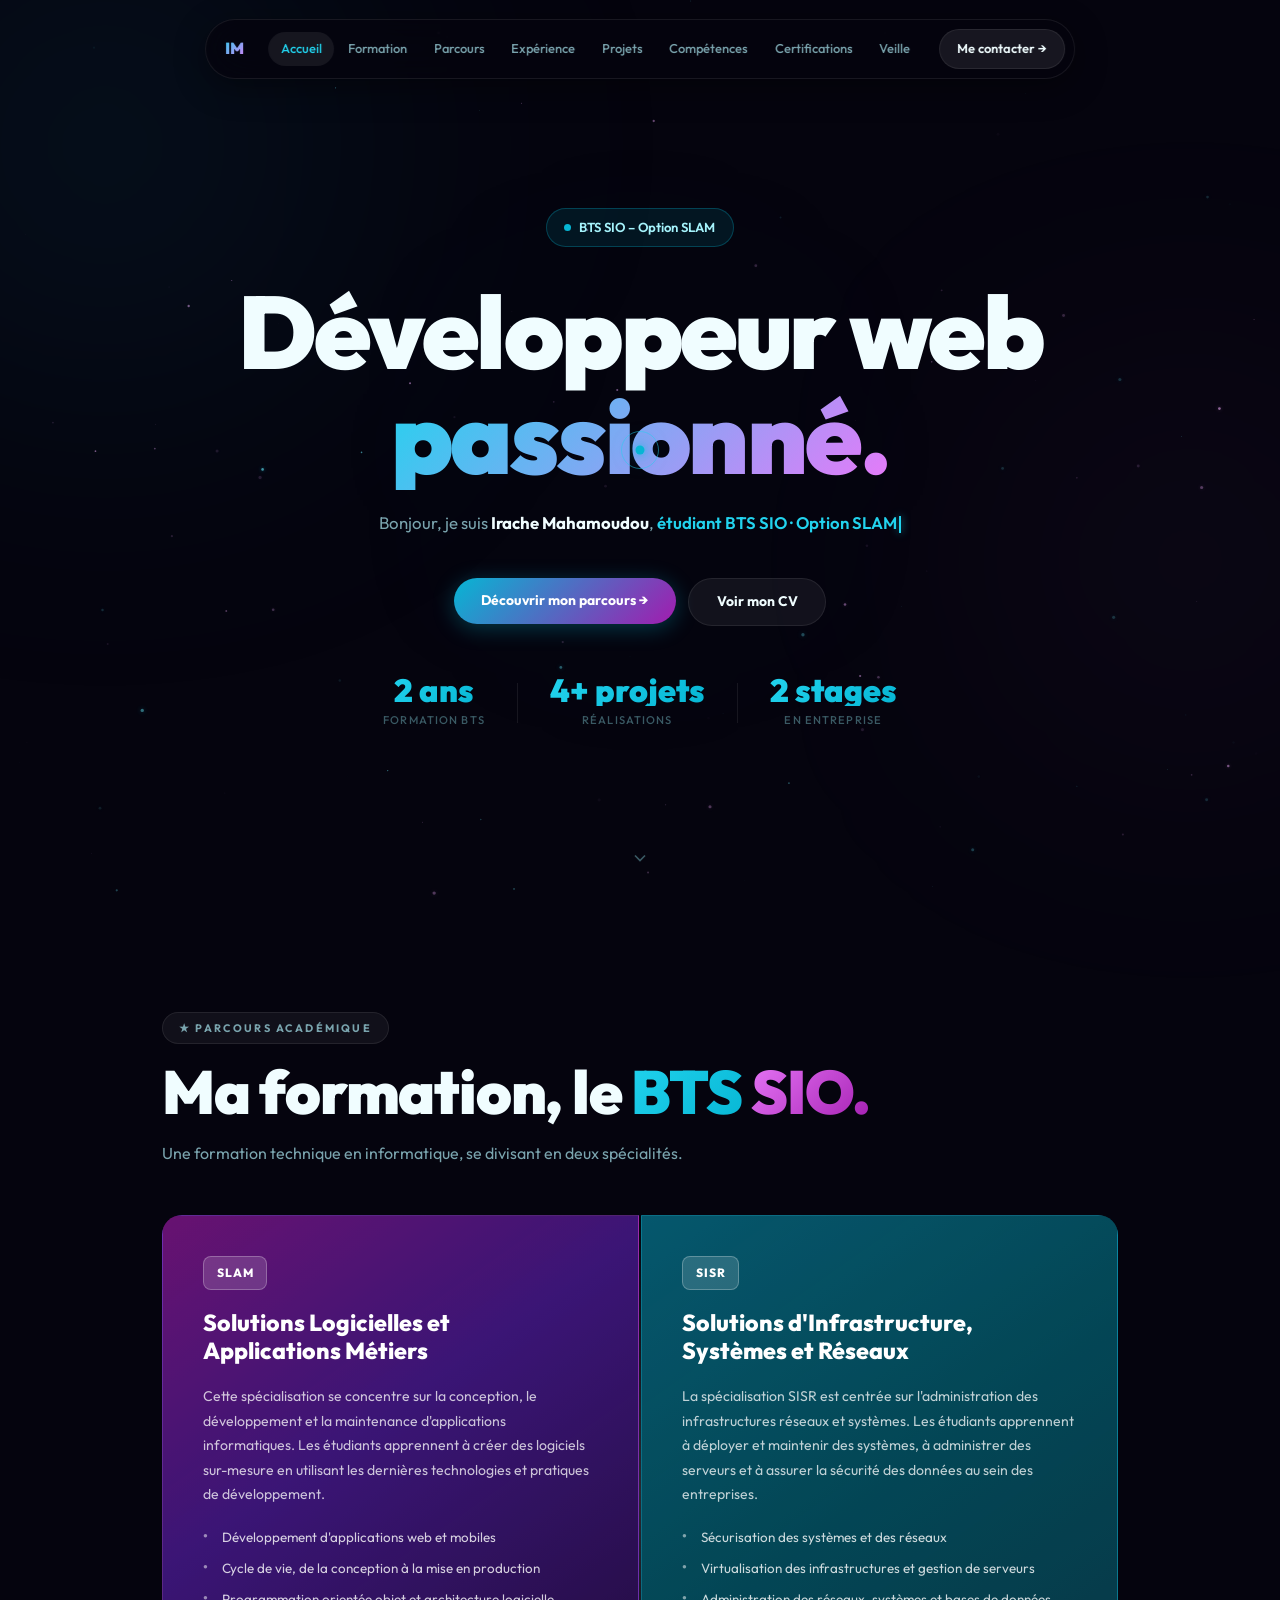
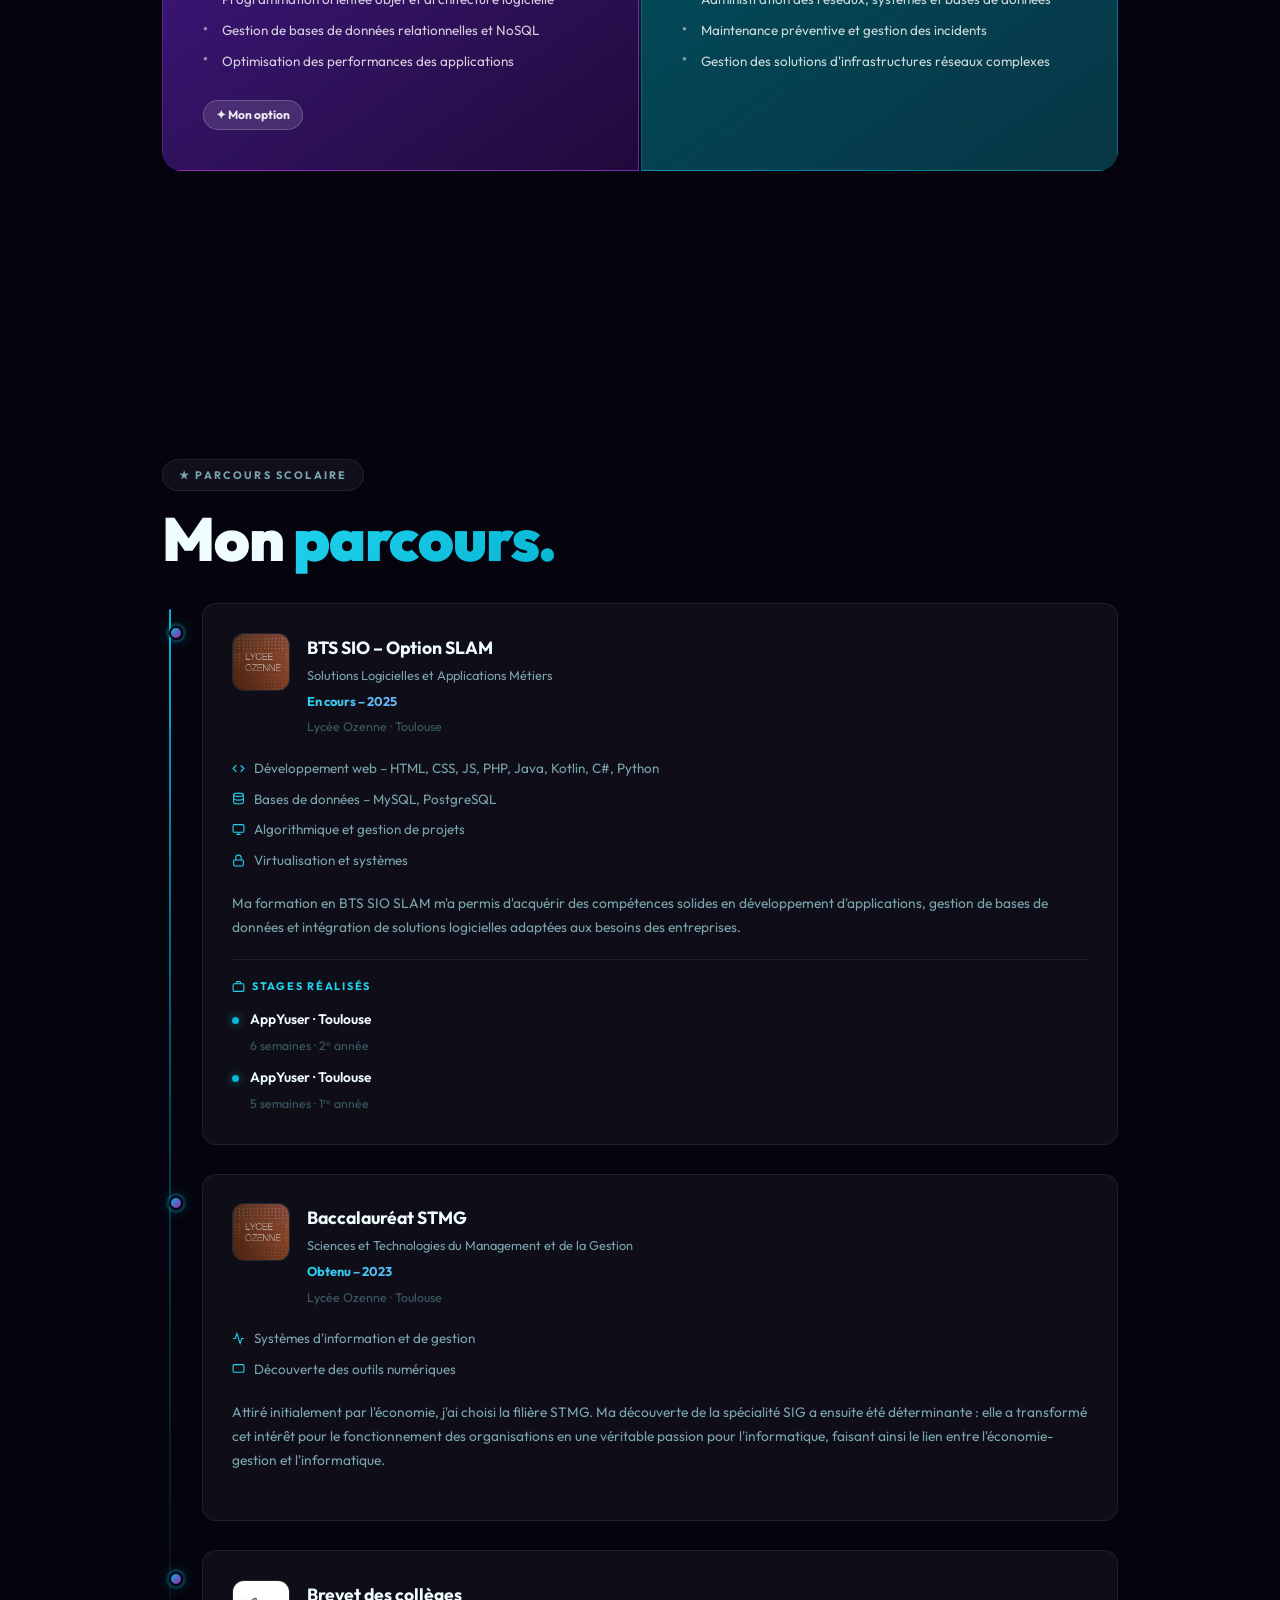
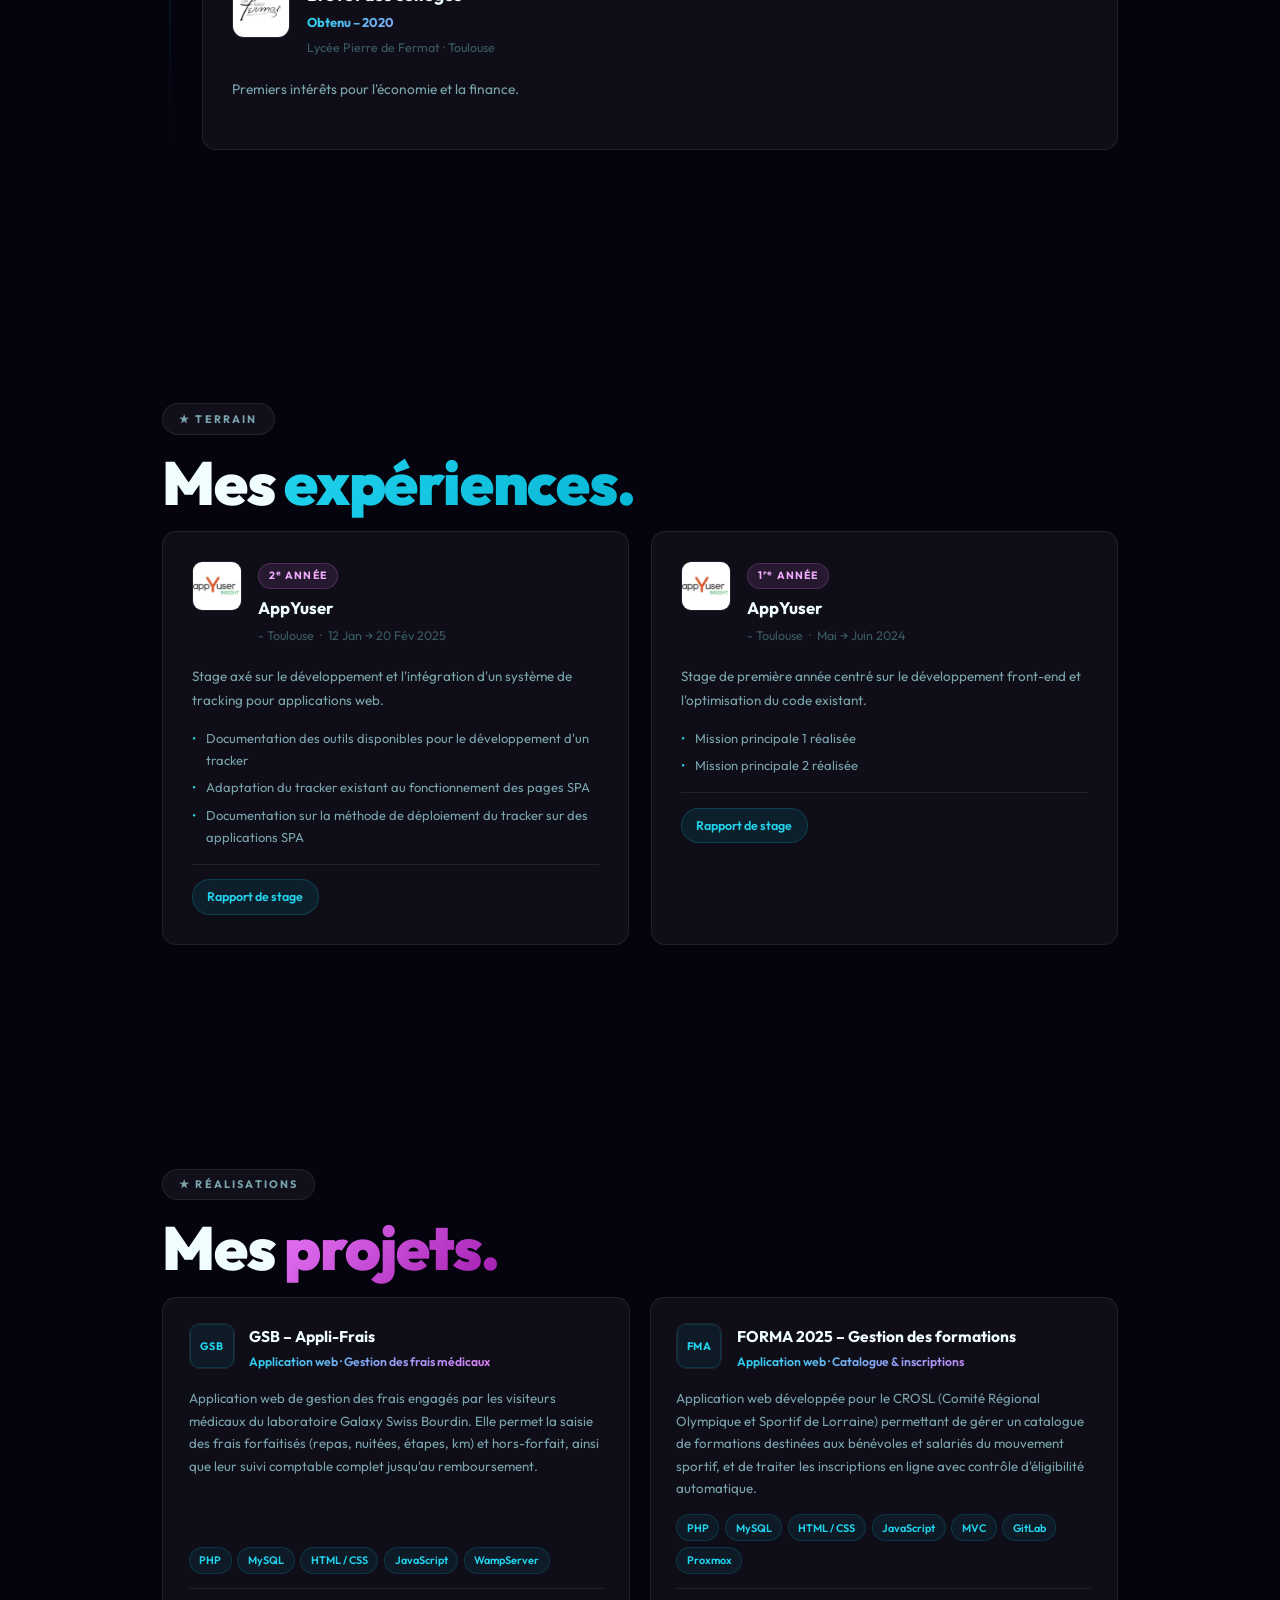
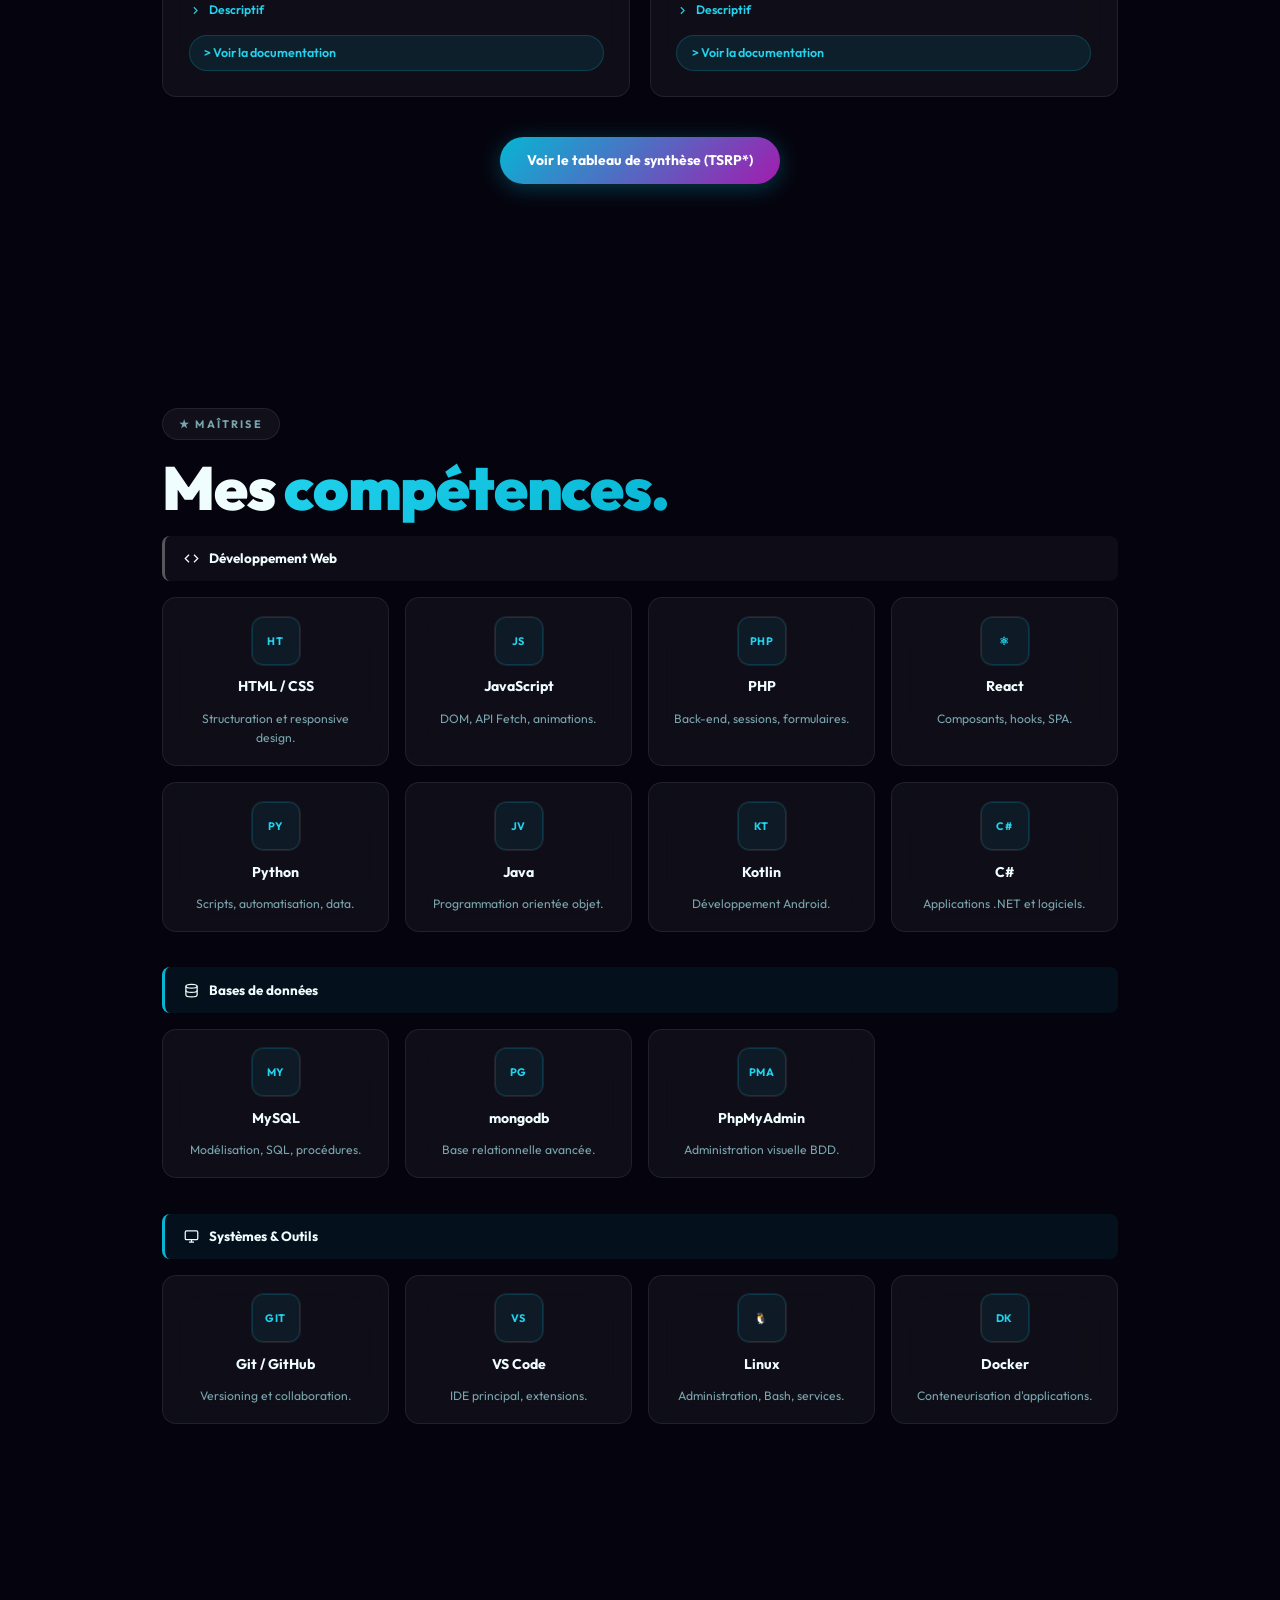
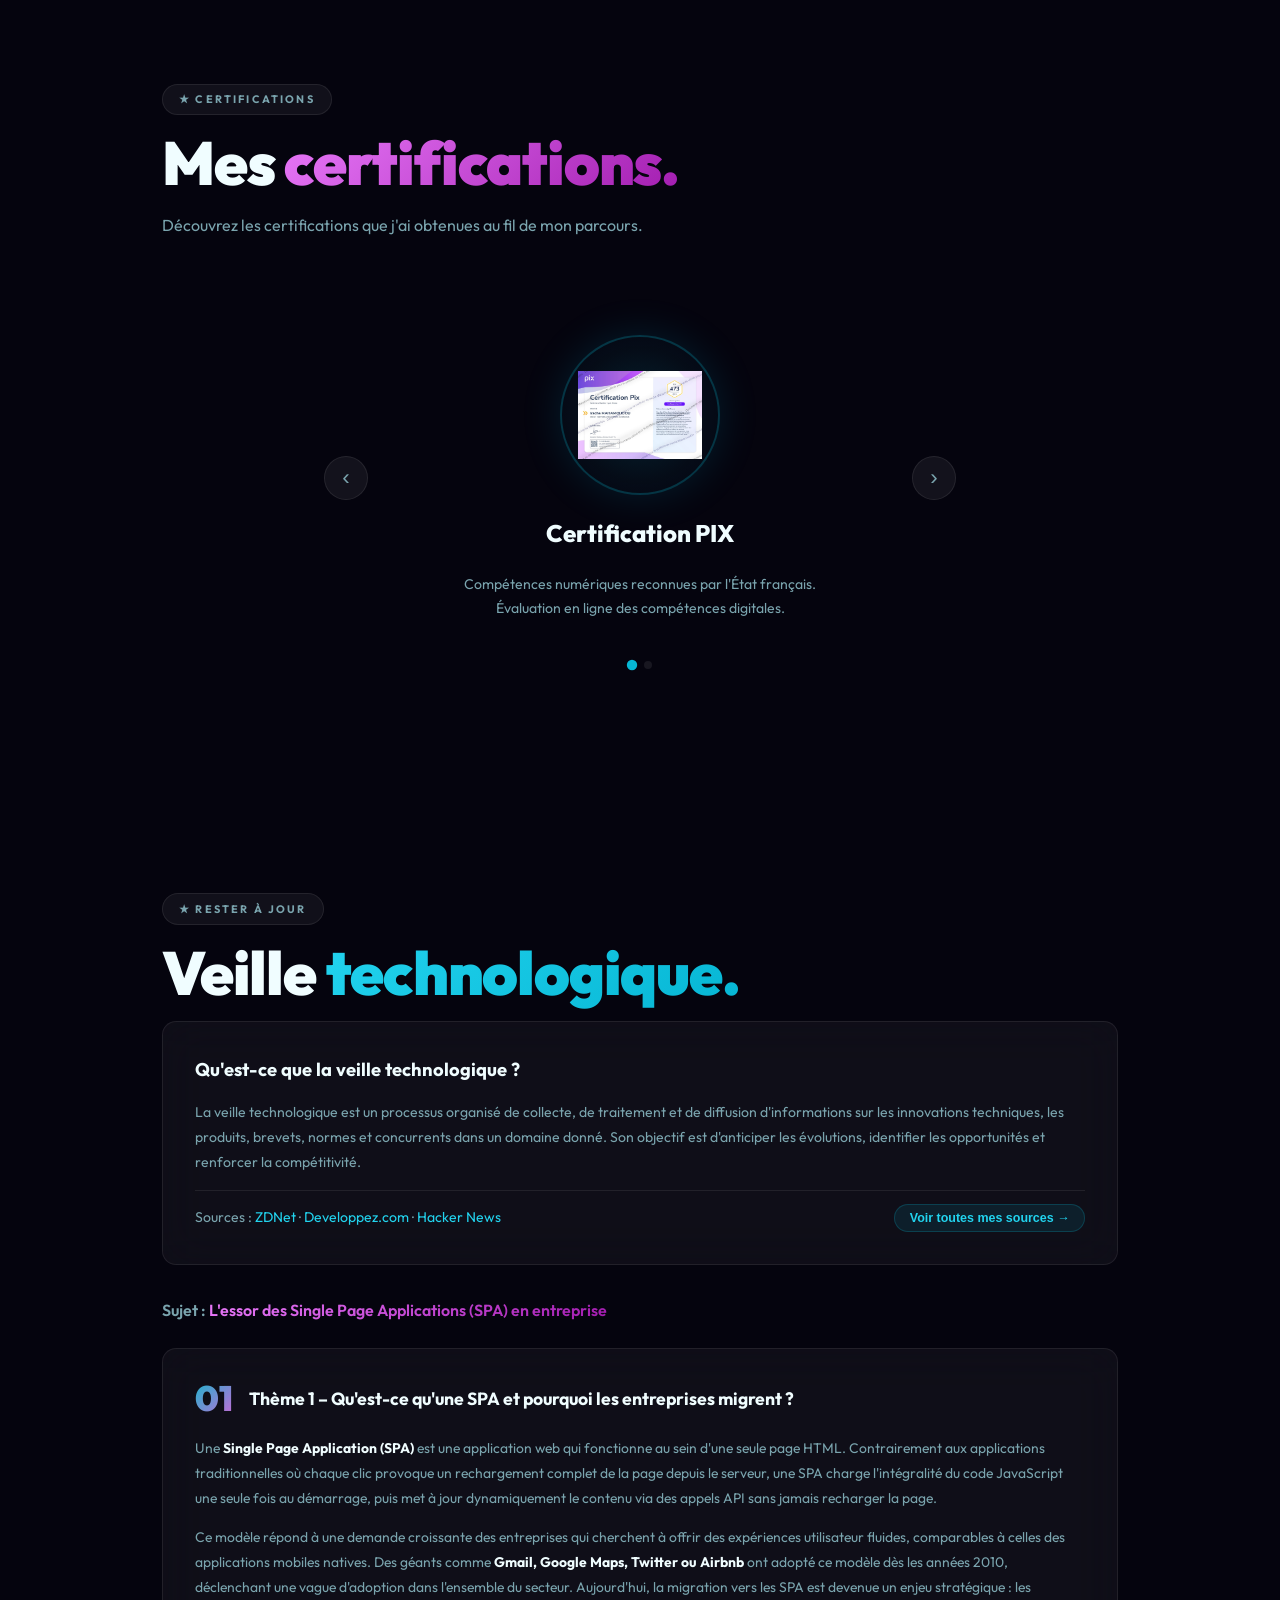
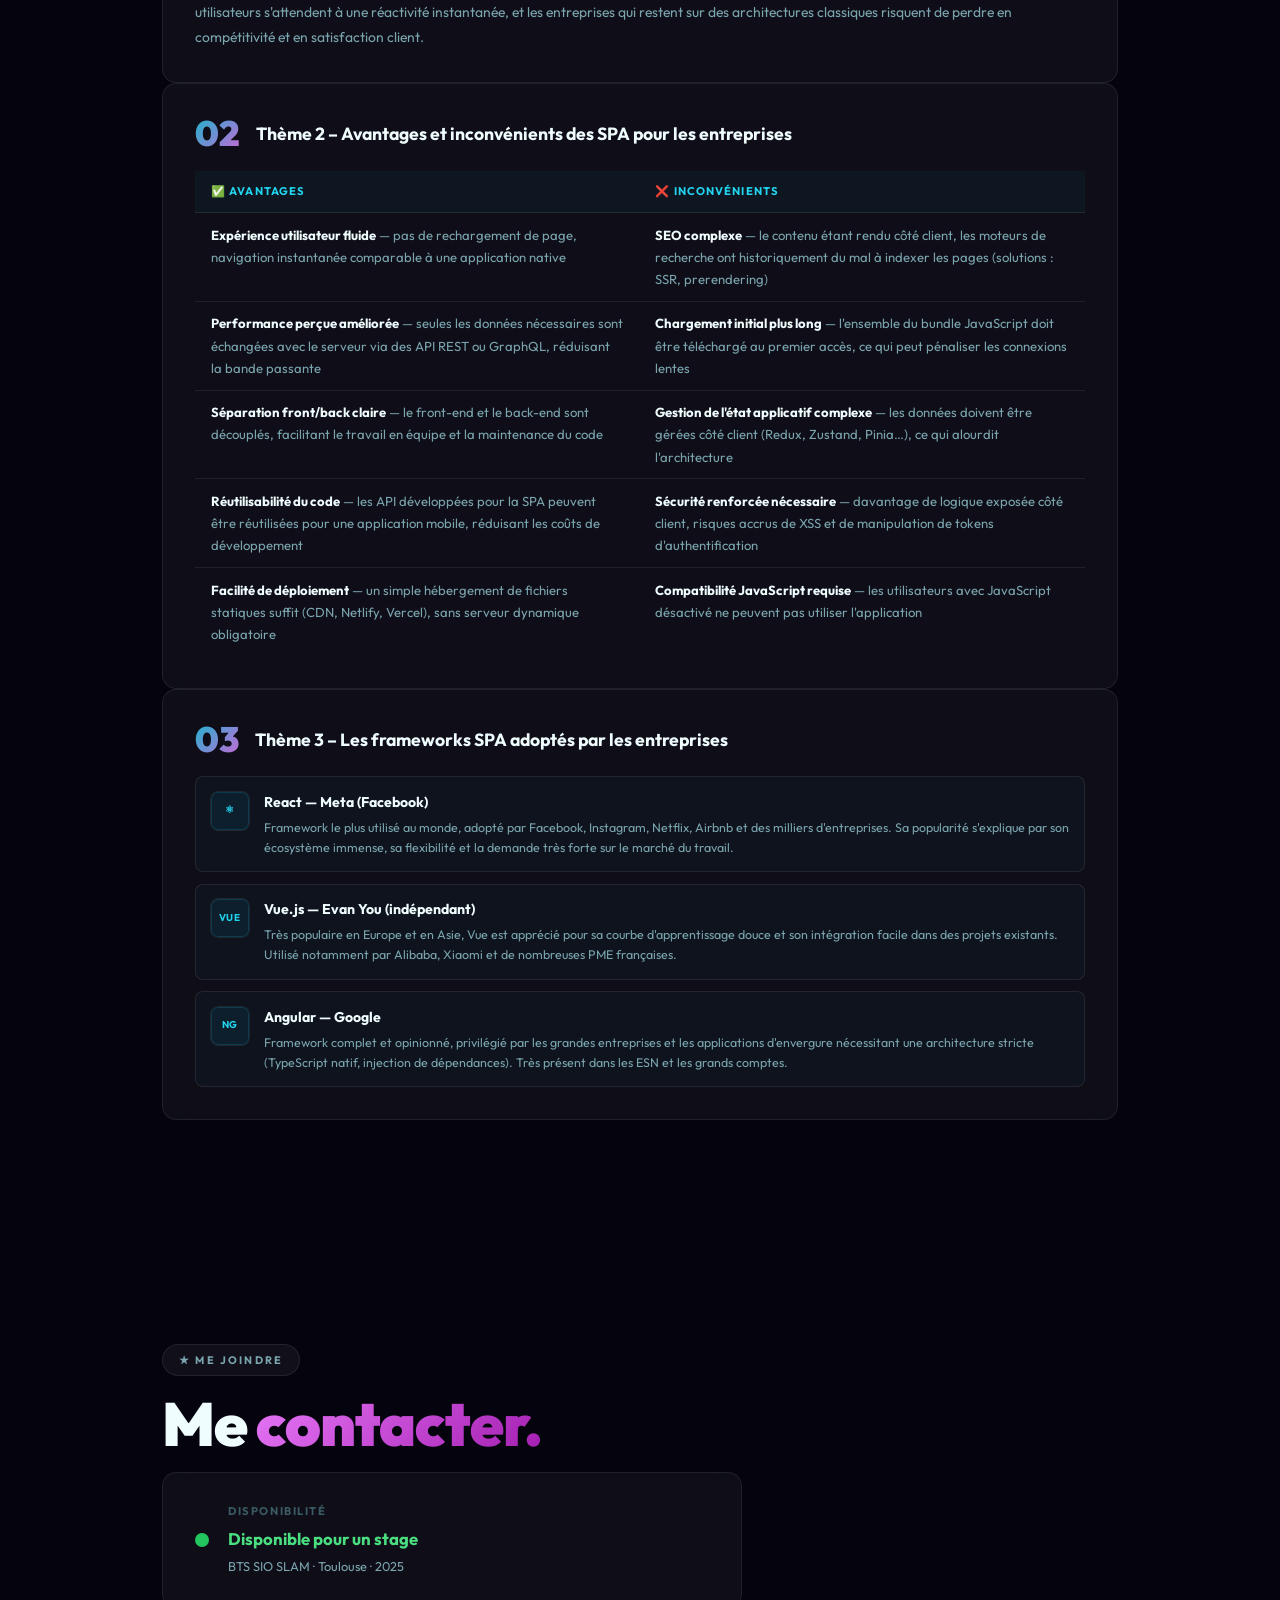
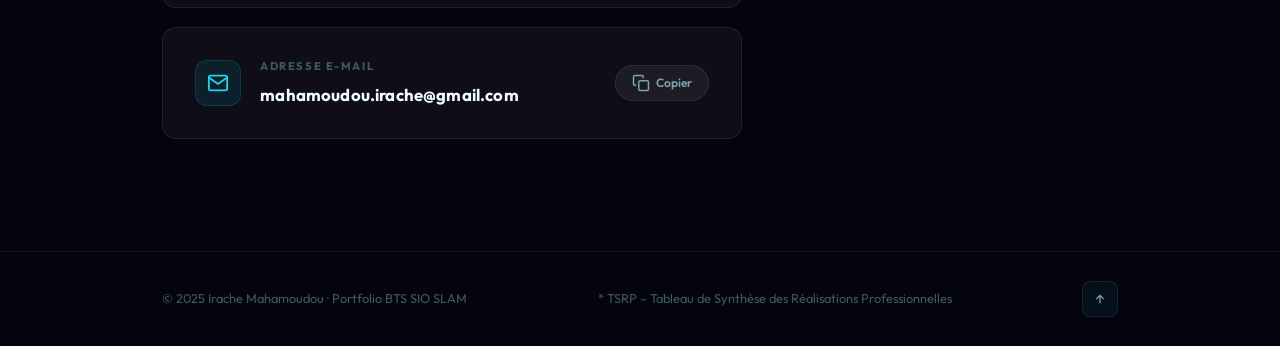
==== commit 7c7b9d18: "finalisation" ====
--- a/index.html
+++ b/index.html
@@ -301,7 +301,7 @@
             <div>
               <span class="exp-badge">2ᵉ année</span>
               <h3 class="exp-company">AppYuser</h3>
-              <p class="exp-meta">📍 Toulouse &nbsp;·&nbsp; 12 Jan → 20 Fév 2025</p>
+              <p class="exp-meta">- Toulouse &nbsp;·&nbsp; 12 Jan → 20 Fév 2025</p>
             </div>
           </div>
           <p class="exp-desc">Stage axé sur le développement et l'intégration d'un système de tracking pour applications web.</p>
@@ -311,7 +311,7 @@
             <li>Documentation sur la méthode de déploiement du tracker sur des applications SPA</li>
           </ul>
           <div class="exp-foot">
-            <a href="docs/rapport de stage 2.pdf" class="btn-chip" target="_blank">📄 Rapport de stage</a>
+            <a href="docs/rapport de stage 2.pdf" class="btn-chip" target="_blank"> Rapport de stage</a>
           </div>
         </div>
 
@@ -326,7 +326,7 @@
             <div>
               <span class="exp-badge">1ʳᵉ année</span>
               <h3 class="exp-company">AppYuser</h3>
-              <p class="exp-meta">📍 Toulouse &nbsp;·&nbsp; Mai → Juin 2024</p>
+              <p class="exp-meta">- Toulouse &nbsp;·&nbsp; Mai → Juin 2024</p>
             </div>
           </div>
           <p class="exp-desc">Stage de première année centré sur le développement front-end et l'optimisation du code existant.</p>
@@ -335,7 +335,7 @@
             <li>Mission principale 2 réalisée</li>
           </ul>
           <div class="exp-foot">
-            <a href="docs/Rapport d'activité AppYuser Irache.pdf" class="btn-chip" target="_blank">📄 Rapport de stage</a>
+            <a href="docs/Rapport d'activité AppYuser Irache.pdf" class="btn-chip" target="_blank"> Rapport de stage</a>
           </div>
         </div>
 
@@ -381,7 +381,7 @@
           <details class="project-details">
             <summary>
               <svg width="13" height="13" viewBox="0 0 24 24" fill="none" stroke="currentColor" stroke-width="2"><polyline points="9,18 15,12 9,6"/></svg>
-              Éléments de preuve
+              Descriptif
             </summary>
             <ul class="proof-list">
               <li>Page de connexion avec authentification PHP et sessions sécurisées</li>
@@ -393,7 +393,7 @@
               <li>Séparation des rôles visiteur / comptable avec contrôle d'accès par session</li>
             </ul>
           </details>
-          <a href="docs/GSB Application.pdf" class="btn-chip" target="_blank">📄 Voir la documentation</a>
+          <a href="docs/GSB Application.pdf" class="btn-chip" target="_blank">> Voir la documentation</a>
         </div>
 
         <!-- ─── Projet 2 : FORMA 2025 ─── -->
@@ -426,7 +426,7 @@
           <details class="project-details">
             <summary>
               <svg width="13" height="13" viewBox="0 0 24 24" fill="none" stroke="currentColor" stroke-width="2"><polyline points="9,18 15,12 9,6"/></svg>
-              Éléments de preuve
+              Descriptif
             </summary>
             <ul class="proof-list">
               <li>Module gestion du catalogue : création, modification et suppression des formations</li>
@@ -438,7 +438,7 @@
               <li>Déploiement sur serveur virtualisé Proxmox</li>
             </ul>
           </details>
-          <a href="docs/documentation_forma.pdf" class="btn-chip" target="_blank">📄 Voir la documentation</a>
+          <a href="docs/documentation_forma.pdf" class="btn-chip" target="_blank">> Voir la documentation</a>
         </div>
 
         <!-- ─── Projet 3 : À compléter ─── -->
@@ -905,19 +905,63 @@
         <button class="modal-close" onclick="closeSourcesModal()">✕</button>
       </div>
       <div class="modal-body">
-        <a href="https://www.zdnet.com" class="source-card" target="_blank">
-          <div><strong>ZDNet</strong><p>Technologies, cybersécurité et cloud</p></div>
+
+        <a href="https://developer.mozilla.org/fr/docs/Glossary/SPA" class="source-card" target="_blank">
+          <div>
+            <strong>MDN Web Docs — Glossaire SPA</strong>
+            <p>Définition officielle des Single Page Applications par Mozilla</p>
+          </div>
           <span>›</span>
         </a>
-        <a href="https://www.lemondeinformatique.fr" class="source-card" target="_blank">
-          <div><strong>Le Monde Informatique</strong><p>Actualités IT et transformation numérique</p></div>
+
+        <a href="https://vuejs.org/guide/extras/ways-of-using-vue.html" class="source-card" target="_blank">
+          <div>
+            <strong>Vue.js — Docs officielles</strong>
+            <p>Architecture SPA et modes d'utilisation de Vue.js</p>
+          </div>
           <span>›</span>
         </a>
-        <a href="https://news.ycombinator.com" class="source-card" target="_blank">
-          <div><strong>Hacker News</strong><p>Actualités tech et développement</p></div>
+
+        <a href="https://react.dev/learn/thinking-in-react" class="source-card" target="_blank">
+          <div>
+            <strong>React.dev — Thinking in React</strong>
+            <p>Approche composant et logique SPA selon Meta</p>
+          </div>
           <span>›</span>
         </a>
-        <!-- Ajoute d'autres sources ici -->
+
+        <a href="https://web.dev/articles/rendering-on-the-web" class="source-card" target="_blank">
+          <div>
+            <strong>web.dev (Google) — Rendering on the Web</strong>
+            <p>Comparatif SSR / SPA / SSG et impact sur les performances</p>
+          </div>
+          <span>›</span>
+        </a>
+
+        <a href="https://www.journaldunet.com/solutions/dsi/1446200-spa-application-web-monopage/" class="source-card" target="_blank">
+          <div>
+            <strong>Journal du Net — Qu'est-ce qu'une SPA ?</strong>
+            <p>Explication grand public de l'essor des SPA en entreprise</p>
+          </div>
+          <span>›</span>
+        </a>
+
+        <a href="https://angular.dev/overview" class="source-card" target="_blank">
+          <div>
+            <strong>Angular.dev — Documentation officielle</strong>
+            <p>Architecture Angular et adoption en entreprise (Google)</p>
+          </div>
+          <span>›</span>
+        </a>
+
+        <a href="https://www.npmtrends.com/react-vs-vue-vs-@angular/core" class="source-card" target="_blank">
+          <div>
+            <strong>npm Trends — React vs Vue vs Angular</strong>
+            <p>Statistiques de téléchargement et popularité des frameworks SPA</p>
+          </div>
+          <span>›</span>
+        </a>
+
       </div>
     </div>
   </div>
@@ -943,7 +987,7 @@
         </div>
 
         <!-- Email copiable -->
-        <div class="glass-card contact-email-card" id="email-card" onclick="revealAndCopyEmail()" title="Cliquer pour révéler et copier">
+        <div class="glass-card contact-email-card" id="email-card" onclick="copyEmail()" title="Cliquer pour copier">
           <div class="contact-email-icon">
             <svg width="22" height="22" viewBox="0 0 24 24" fill="none" stroke="currentColor" stroke-width="2" stroke-linecap="round" stroke-linejoin="round">
               <path d="M4 4h16c1.1 0 2 .9 2 2v12c0 1.1-.9 2-2 2H4c-1.1 0-2-.9-2-2V6c0-1.1.9-2 2-2z"/>
@@ -952,7 +996,7 @@
           </div>
           <div class="contact-email-content">
             <p class="contact-email-label">Adresse e-mail</p>
-            <p class="contact-email-value" id="email-value" data-user="mahamoudou.irache" data-domain="gmail.com">[ Email protégé - Cliquez ]</p>
+            <p class="contact-email-value" id="email-value">mahamoudou.irache@gmail.com</p>
           </div>
           <div class="contact-copy-btn" id="copy-btn">
             <svg id="copy-icon" width="18" height="18" viewBox="0 0 24 24" fill="none" stroke="currentColor" stroke-width="2" stroke-linecap="round" stroke-linejoin="round">
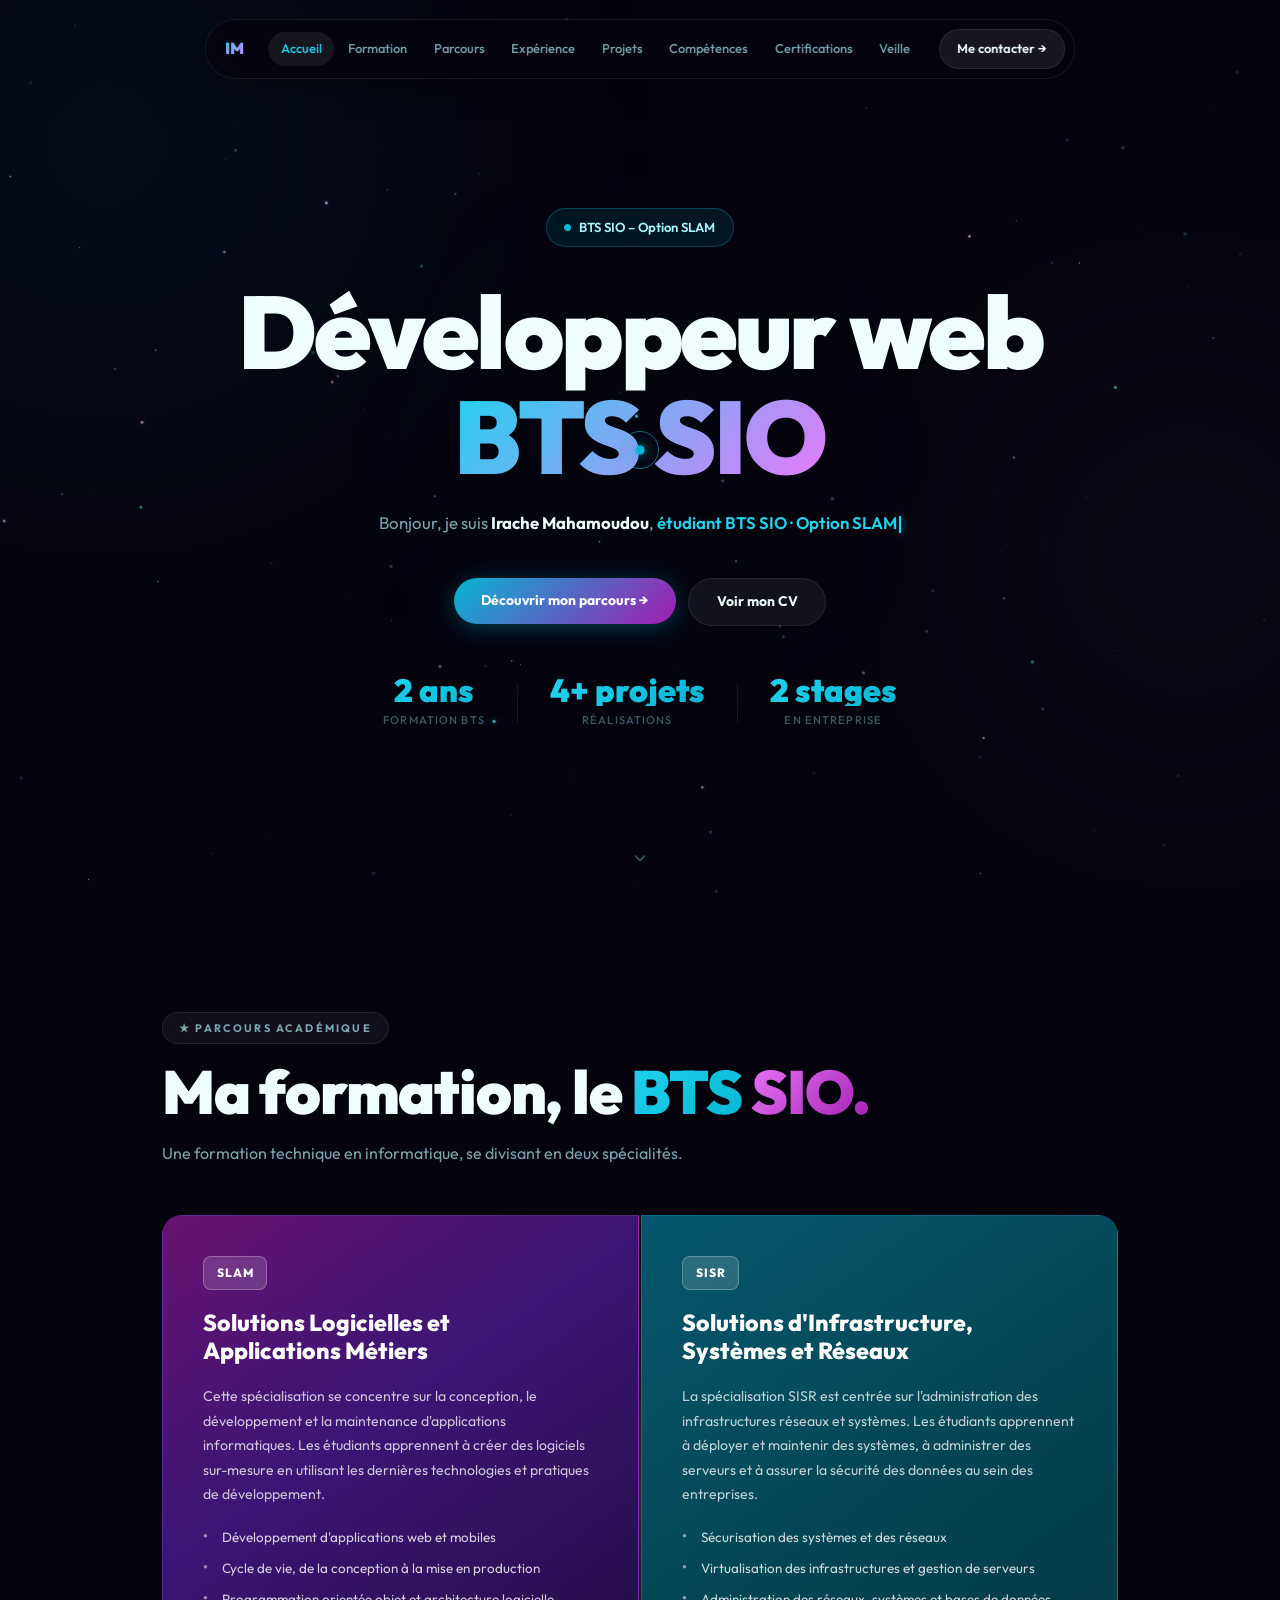
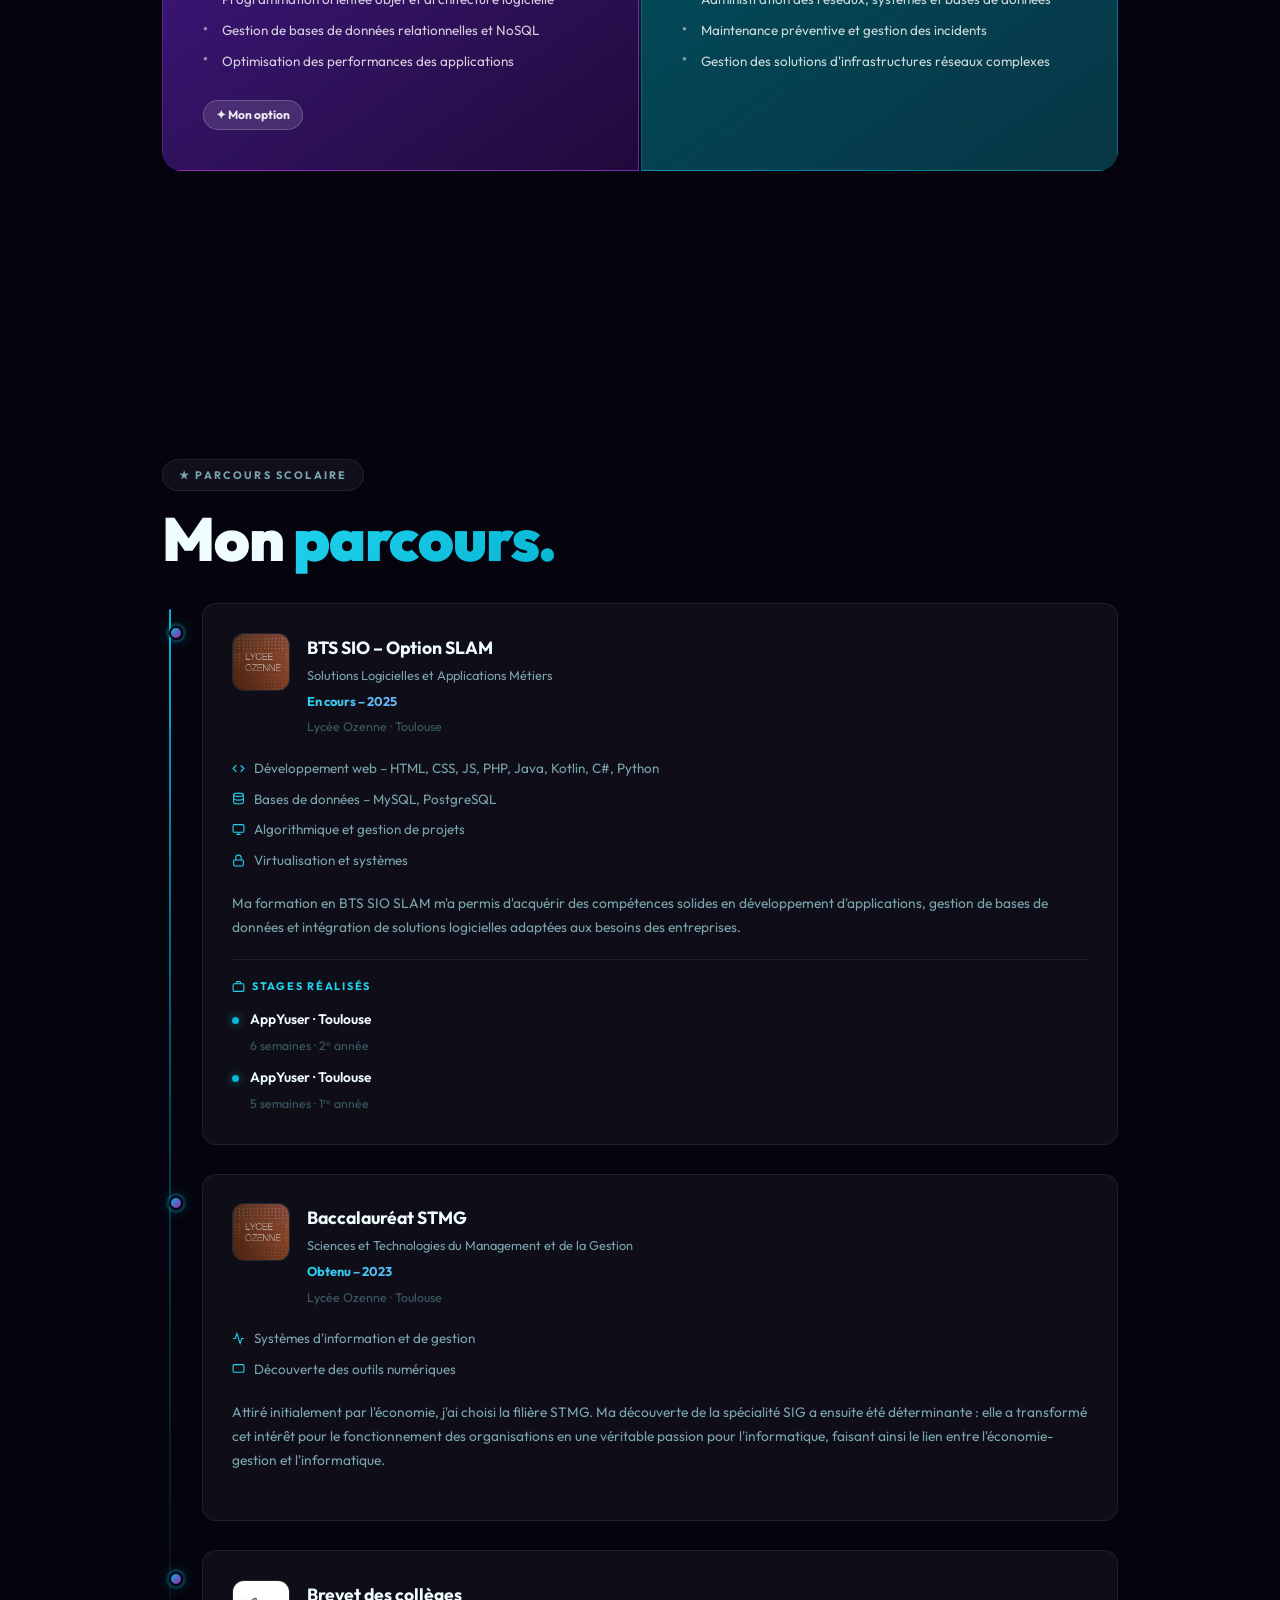
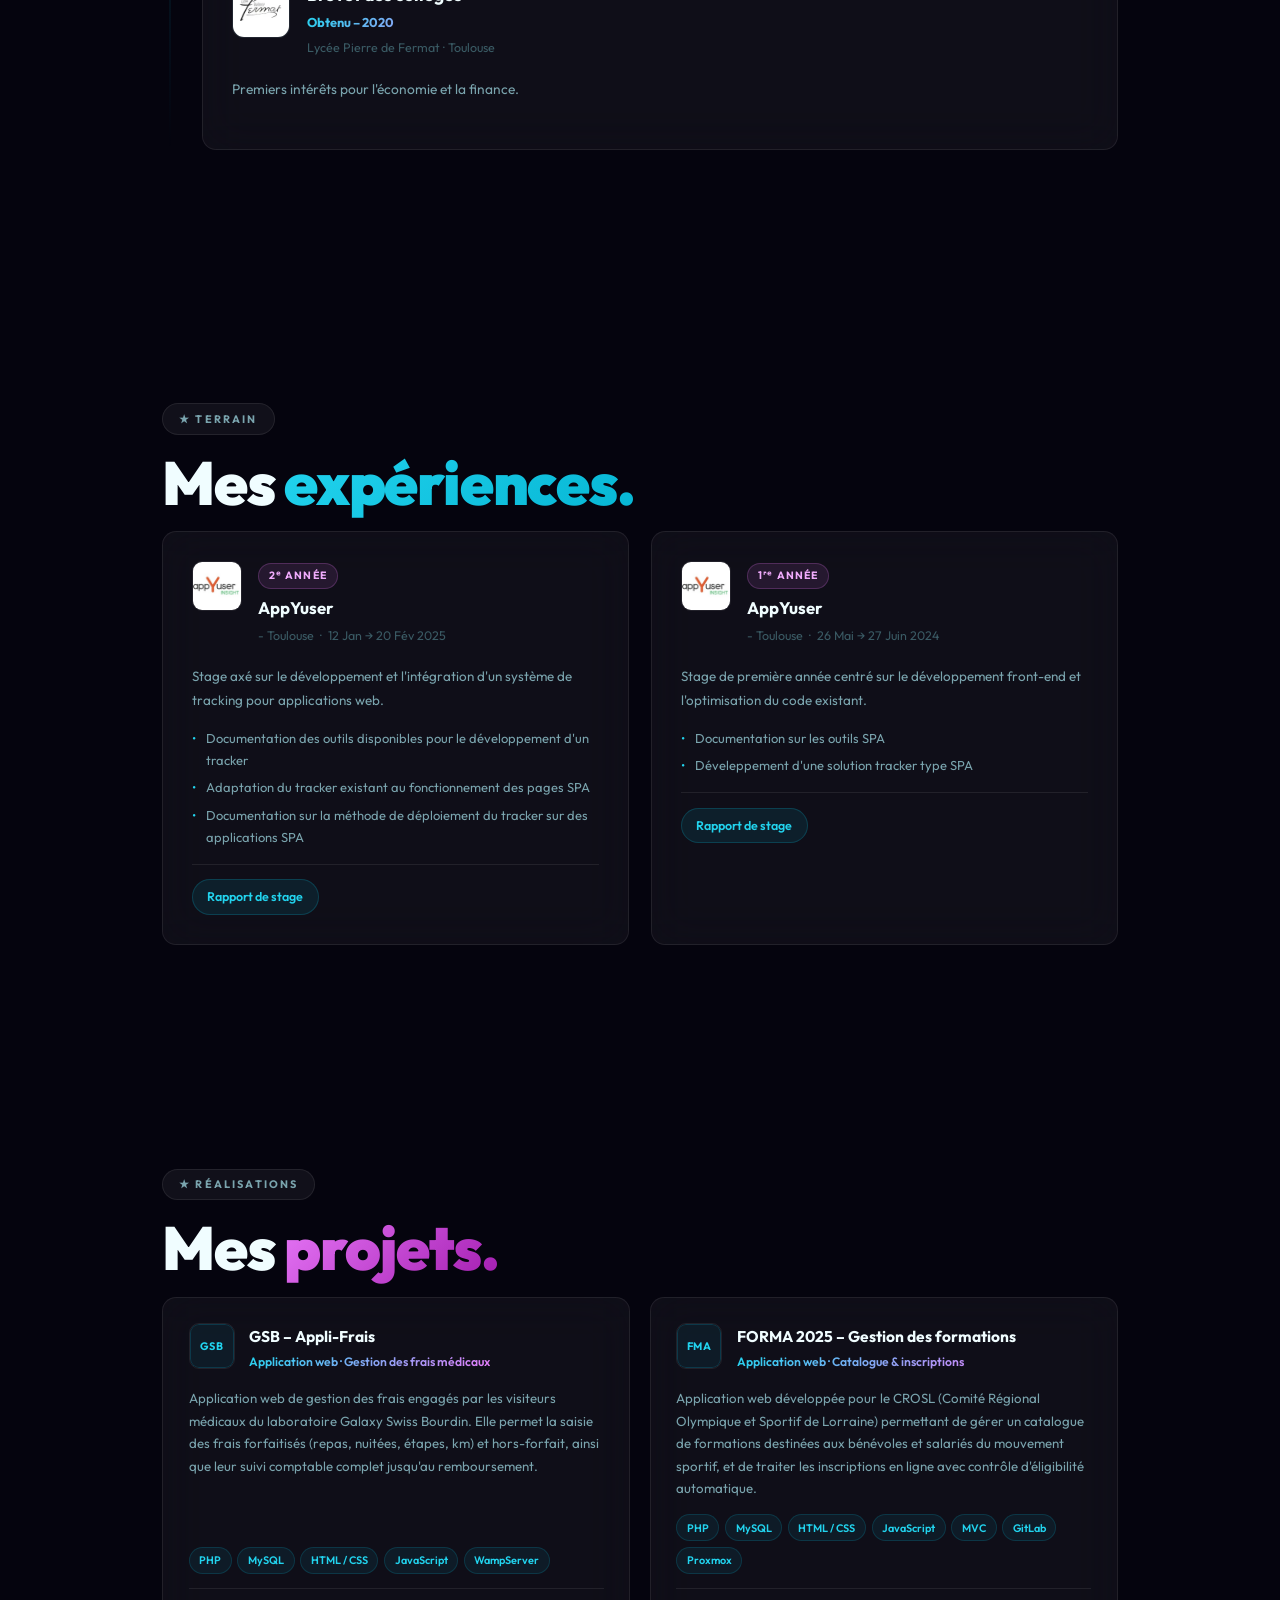
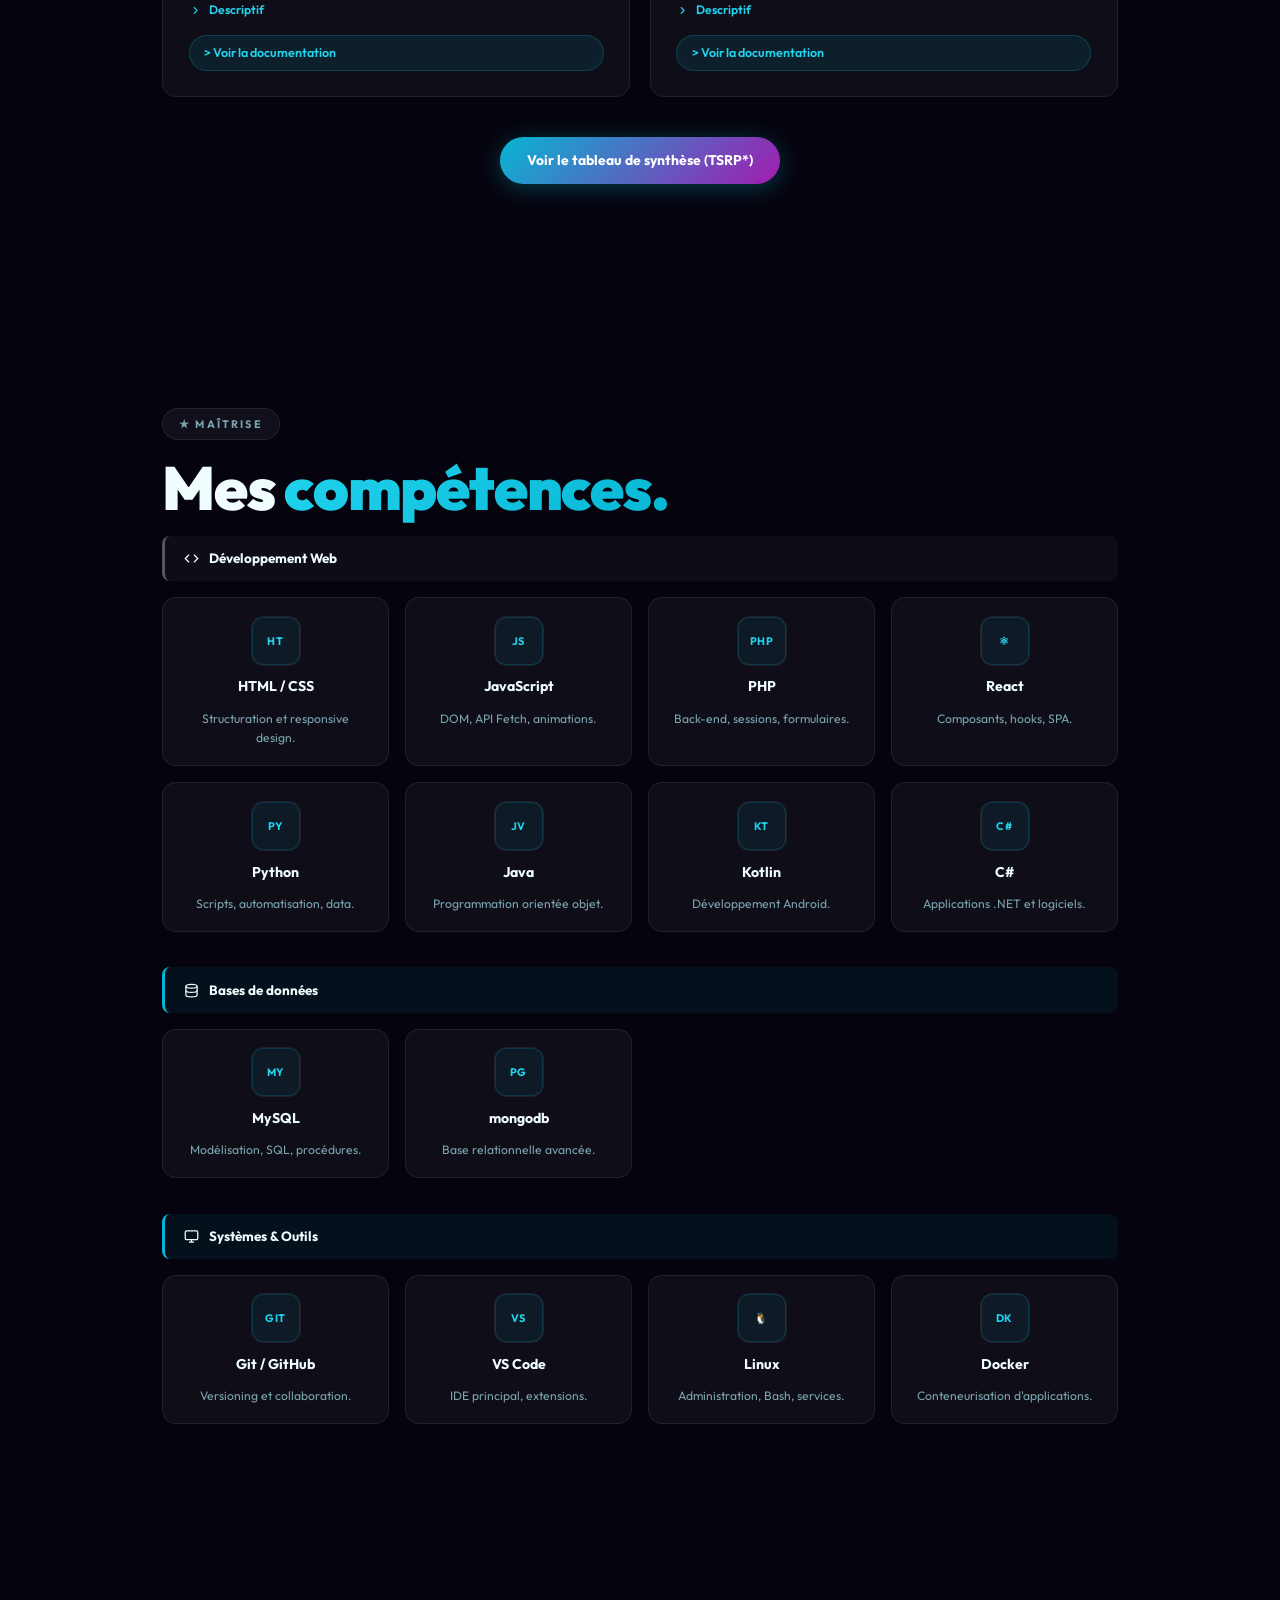
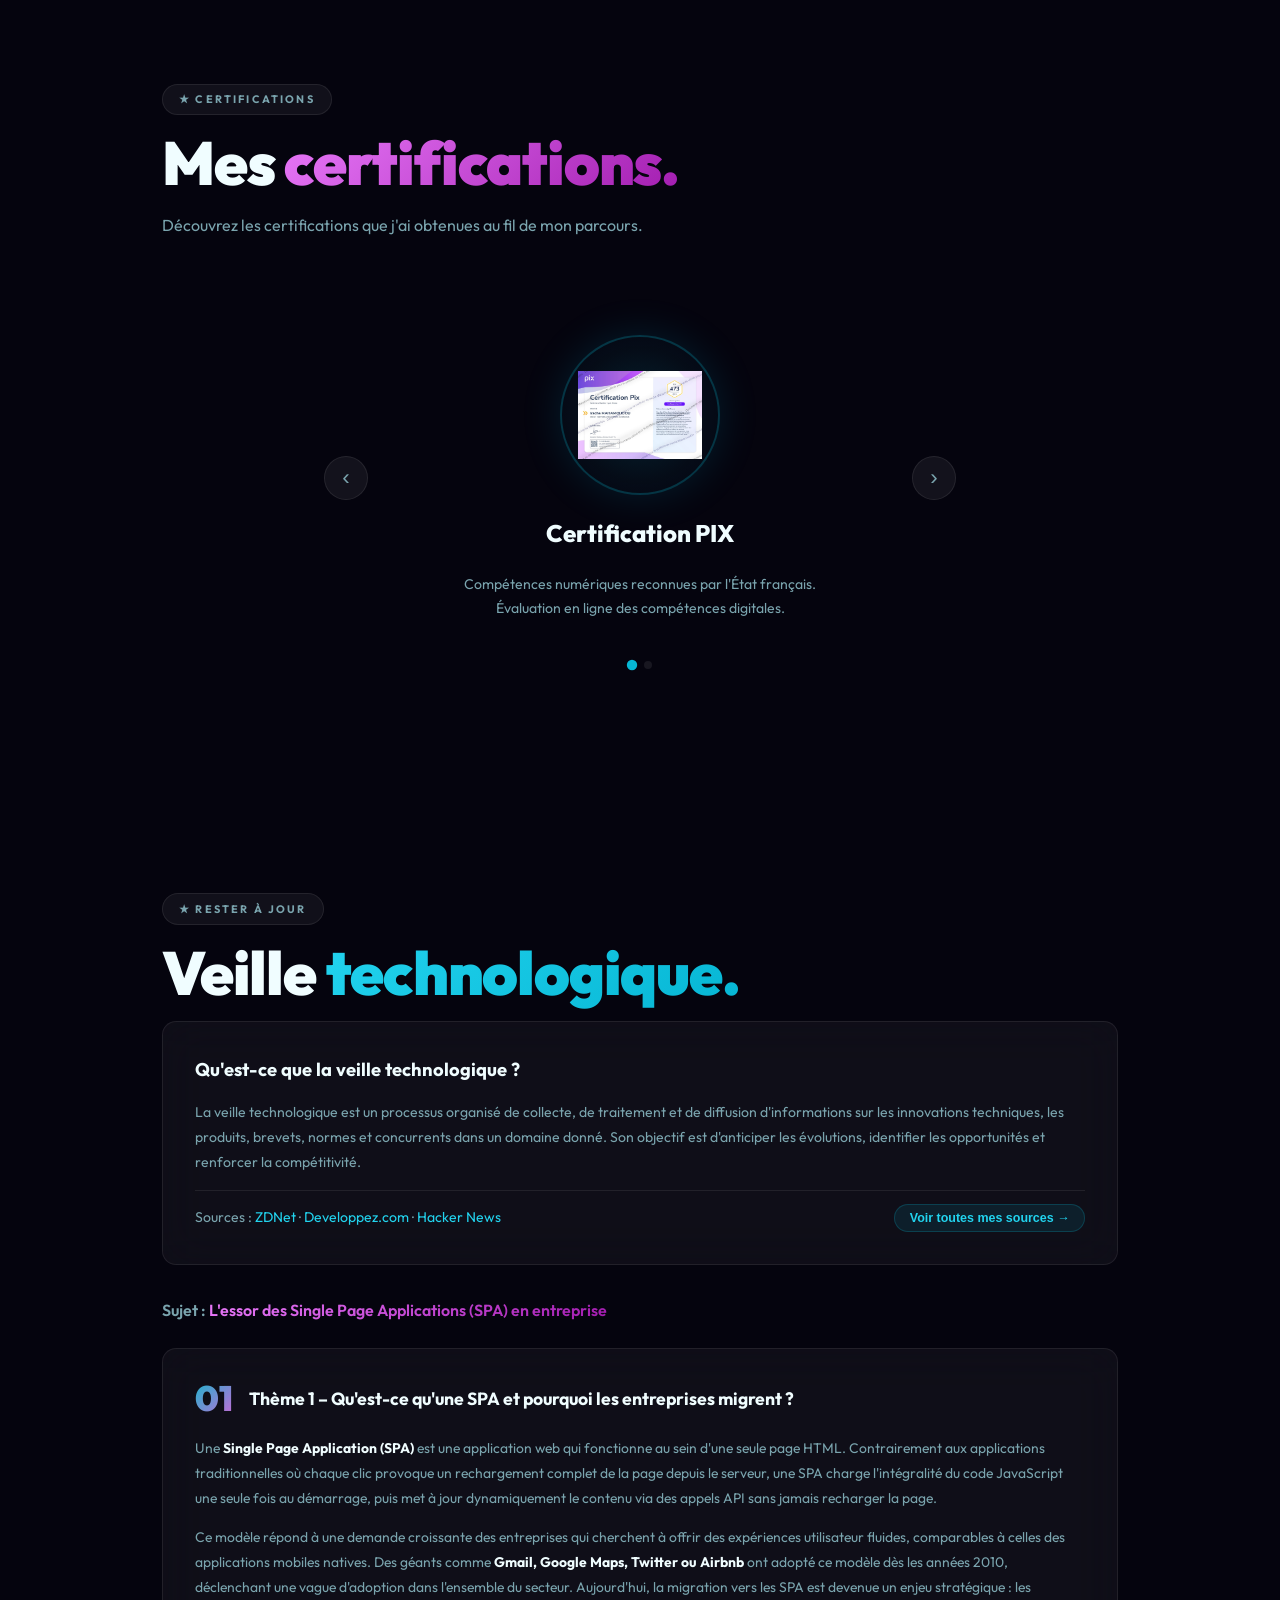
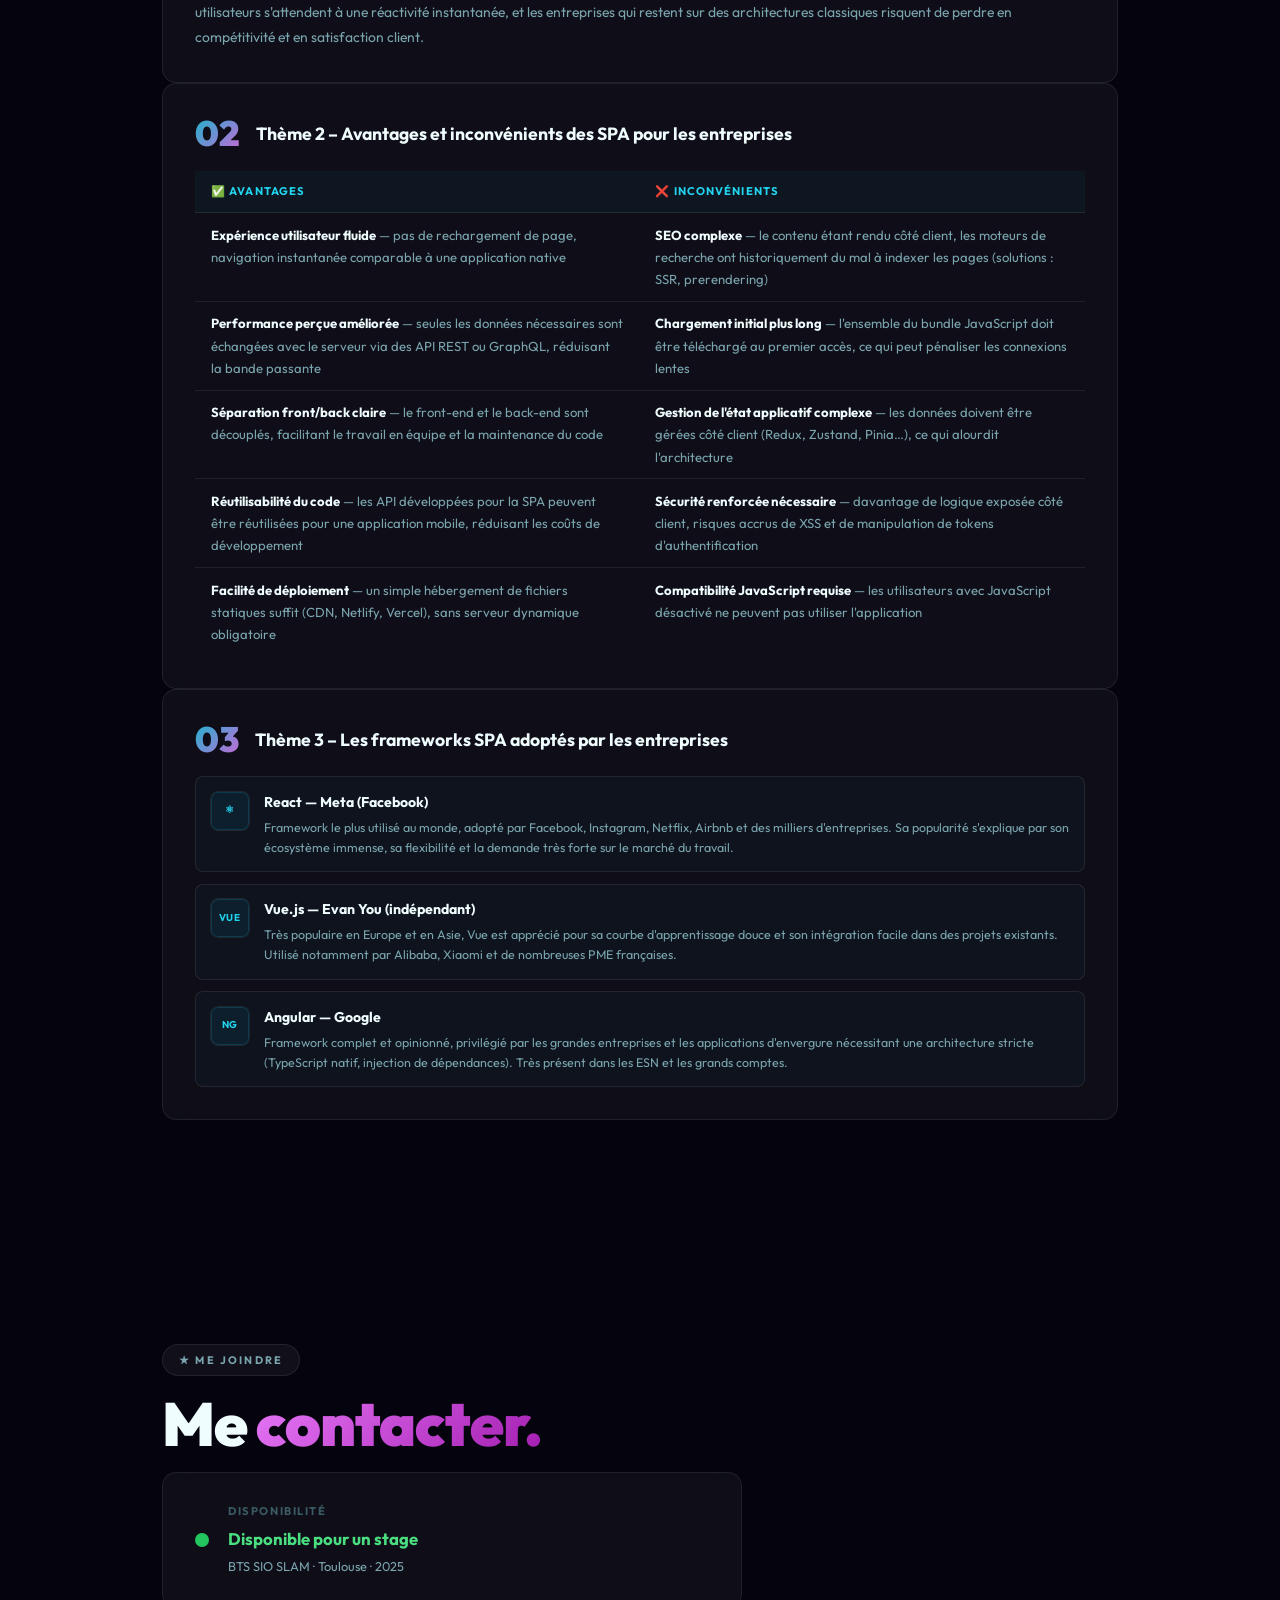
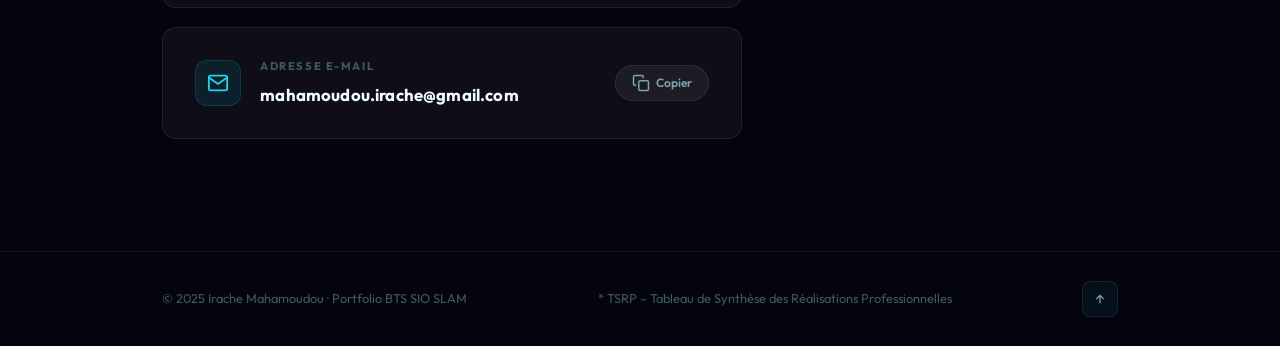
==== commit 31fe3ba6: "ajout CV et correction de faute" ====
--- a/index.html
+++ b/index.html
@@ -61,7 +61,7 @@
 
       <h1 class="hero-title">
         Développeur web<br />
-        <span class="hero-highlight" data-text="passionné.">passionné.</span>
+        <span class="hero-highlight" data-text="passionné.">BTS SIO</span>
       </h1>
 
       <p class="hero-sub">
@@ -71,7 +71,7 @@
 
       <div class="hero-cta">
         <a href="#formation" class="btn btn-primary">Découvrir mon parcours →</a>
-        <a href="docs/cv.pdf" class="btn btn-ghost" target="_blank">Voir mon CV</a>
+        <a href="docs/Mahamoudou Irache.pdf" class="btn btn-ghost" target="_blank">Voir mon CV</a>
       </div>
 
       <div class="hero-stats">
@@ -326,13 +326,13 @@
             <div>
               <span class="exp-badge">1ʳᵉ année</span>
               <h3 class="exp-company">AppYuser</h3>
-              <p class="exp-meta">- Toulouse &nbsp;·&nbsp; Mai → Juin 2024</p>
+              <p class="exp-meta">- Toulouse &nbsp;·&nbsp; 26 Mai → 27 Juin 2024</p>
             </div>
           </div>
           <p class="exp-desc">Stage de première année centré sur le développement front-end et l'optimisation du code existant.</p>
           <ul class="exp-missions">
-            <li>Mission principale 1 réalisée</li>
-            <li>Mission principale 2 réalisée</li>
+            <li>Documentation sur les outils SPA</li>
+            <li>Déveleppement d'une solution tracker type SPA</li>
           </ul>
           <div class="exp-foot">
             <a href="docs/Rapport d'activité AppYuser Irache.pdf" class="btn-chip" target="_blank"> Rapport de stage</a>
@@ -612,14 +612,6 @@
               <div class="logo-fallback">PG</div>
             </div>
             <h4>mongodb</h4><p>Base relationnelle avancée.</p>
-          </div>
-          <div class="glass-card skill-card">
-            <div class="skill-icon">
-              <img src="https://cdn.jsdelivr.net/gh/devicons/devicon/icons/phpstorm/phpstorm-original.svg" alt="PhpMyAdmin"
-                   onerror="this.style.display='none';this.nextElementSibling.style.display='flex'" />
-              <div class="logo-fallback">PMA</div>
-            </div>
-            <h4>PhpMyAdmin</h4><p>Administration visuelle BDD.</p>
           </div>
         </div>
       </div>
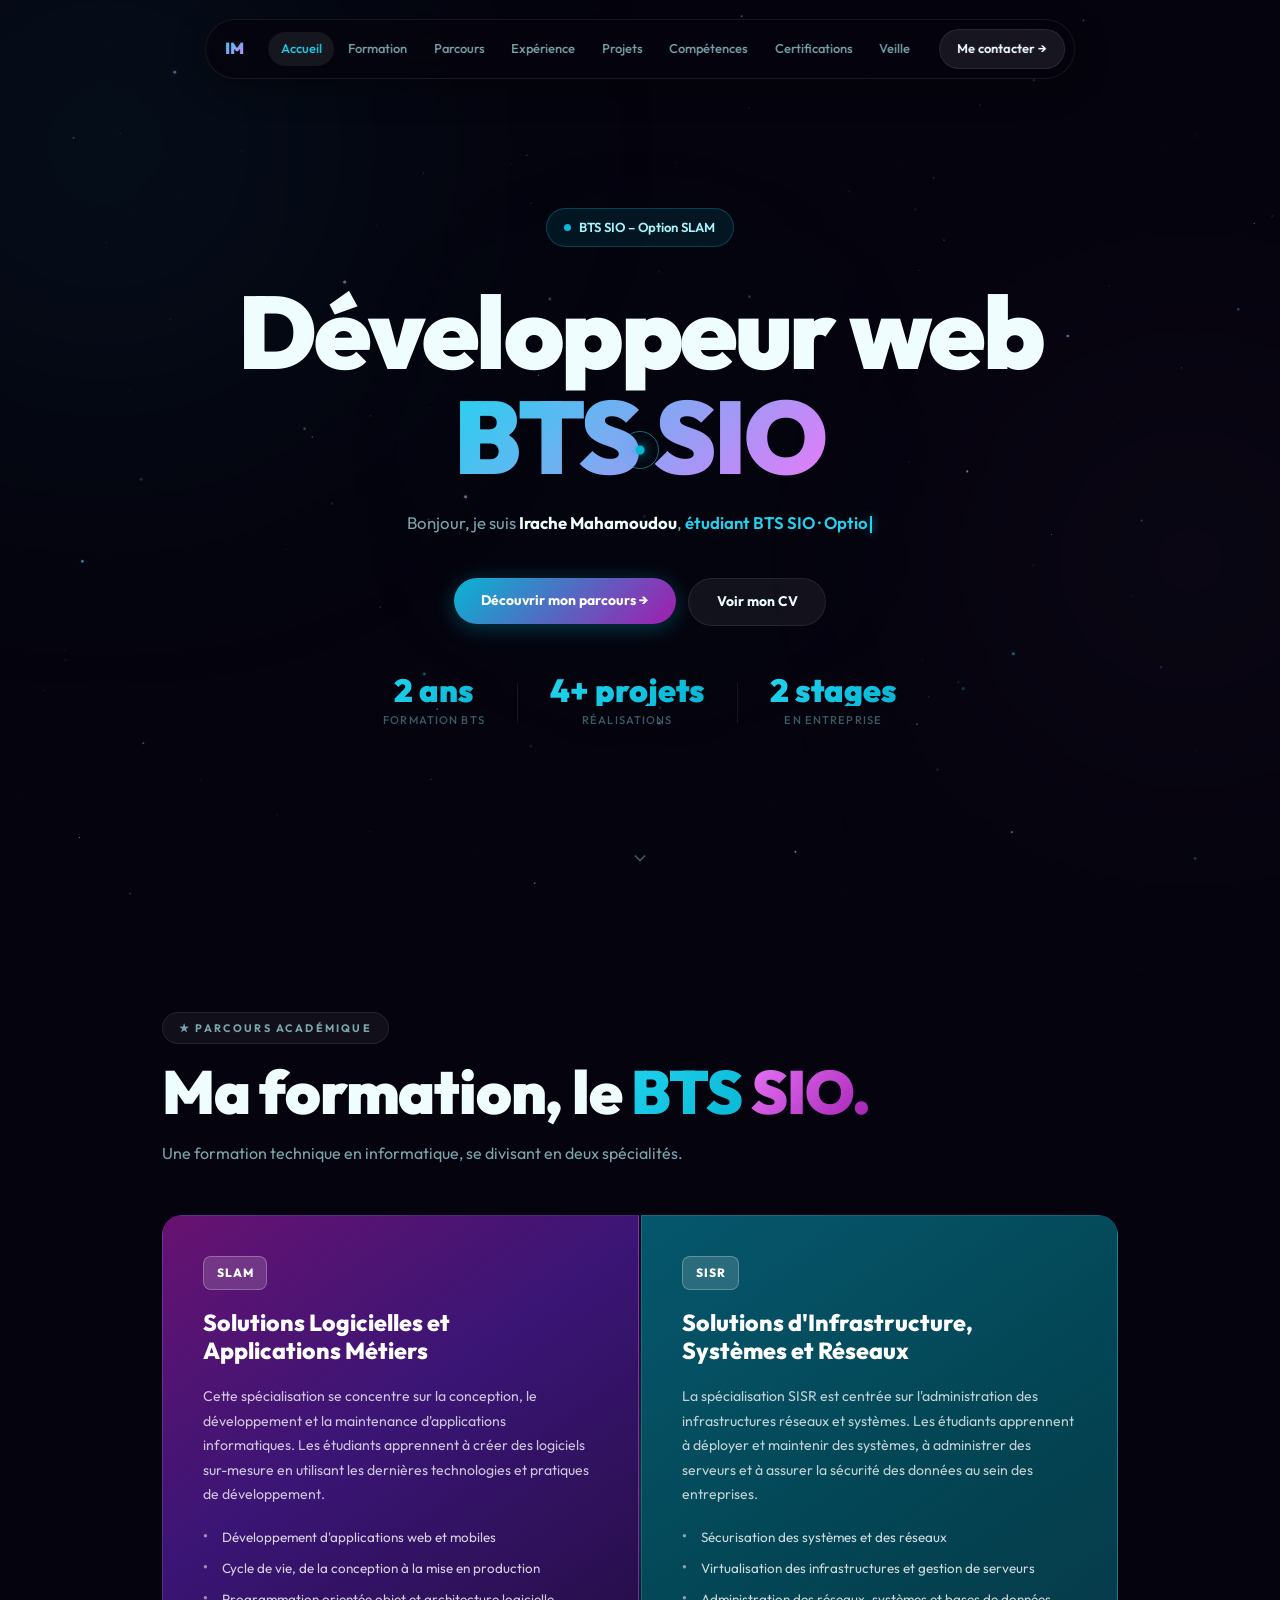
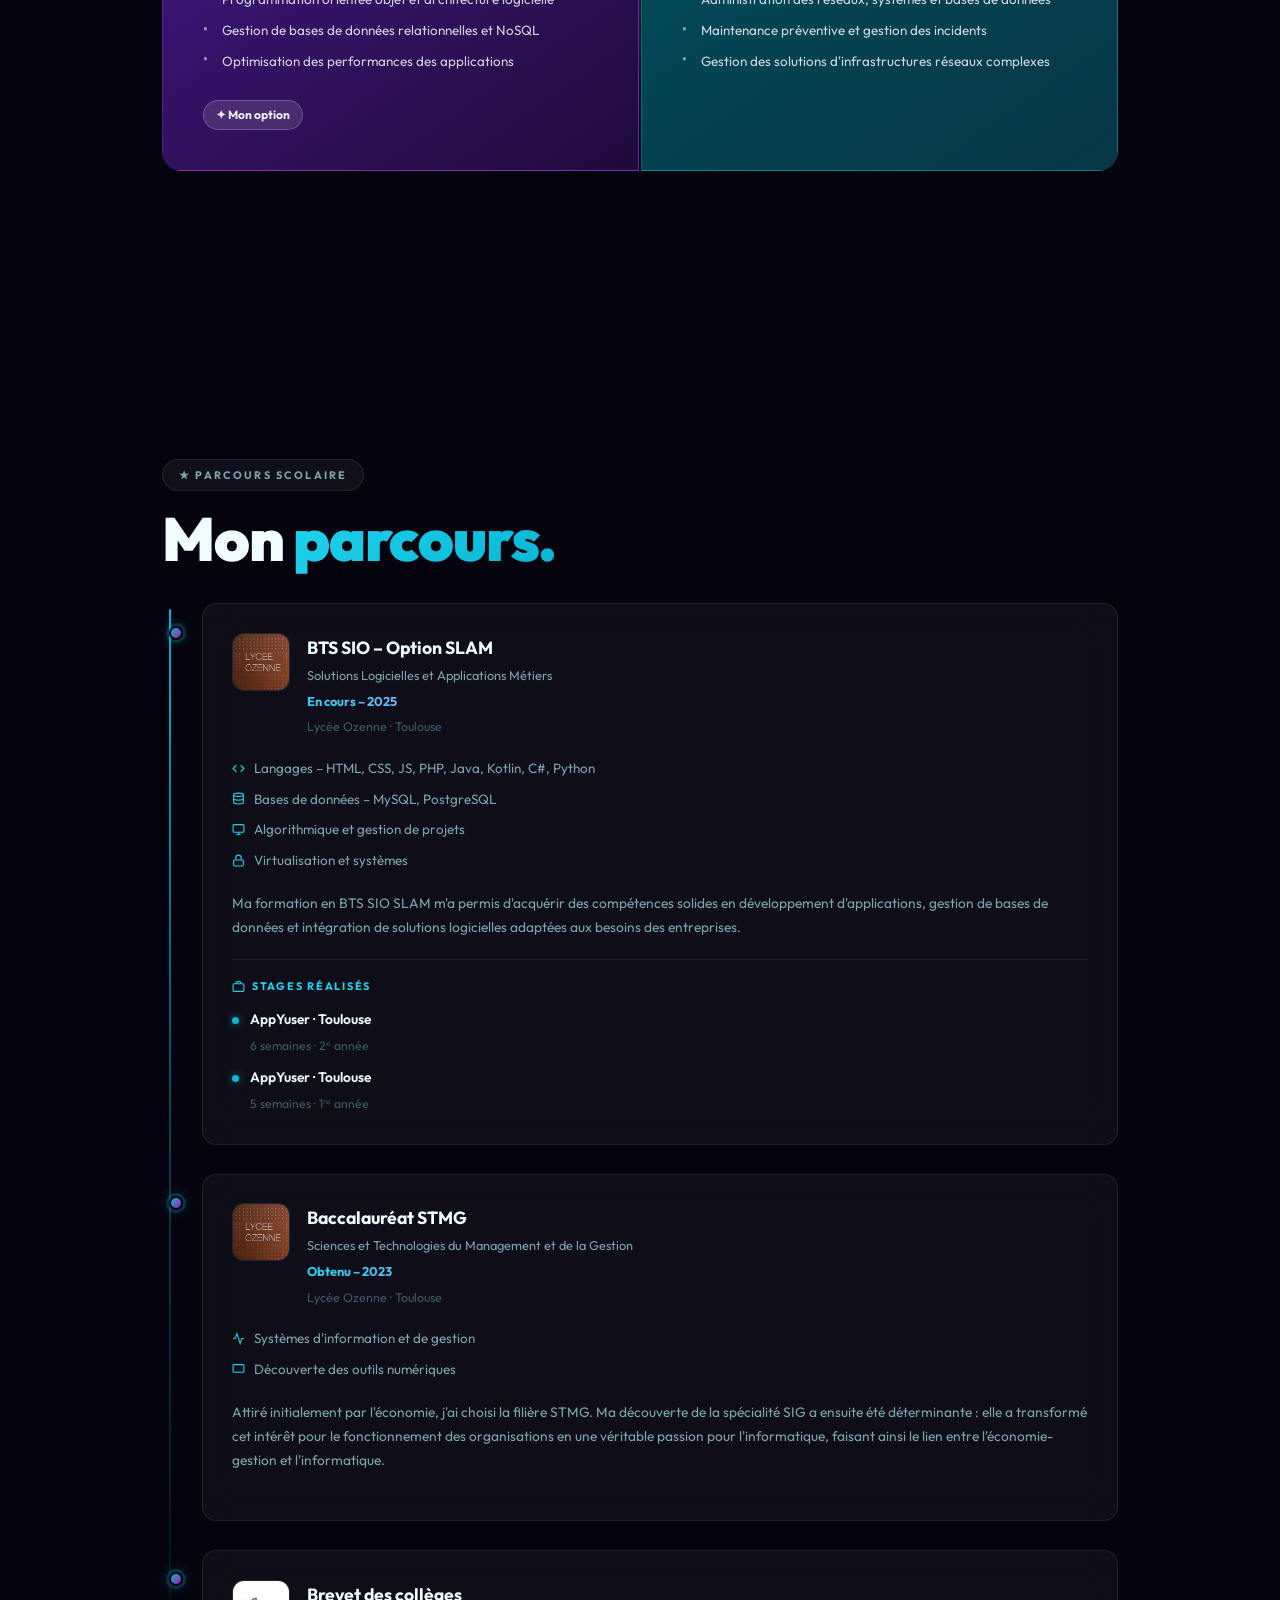
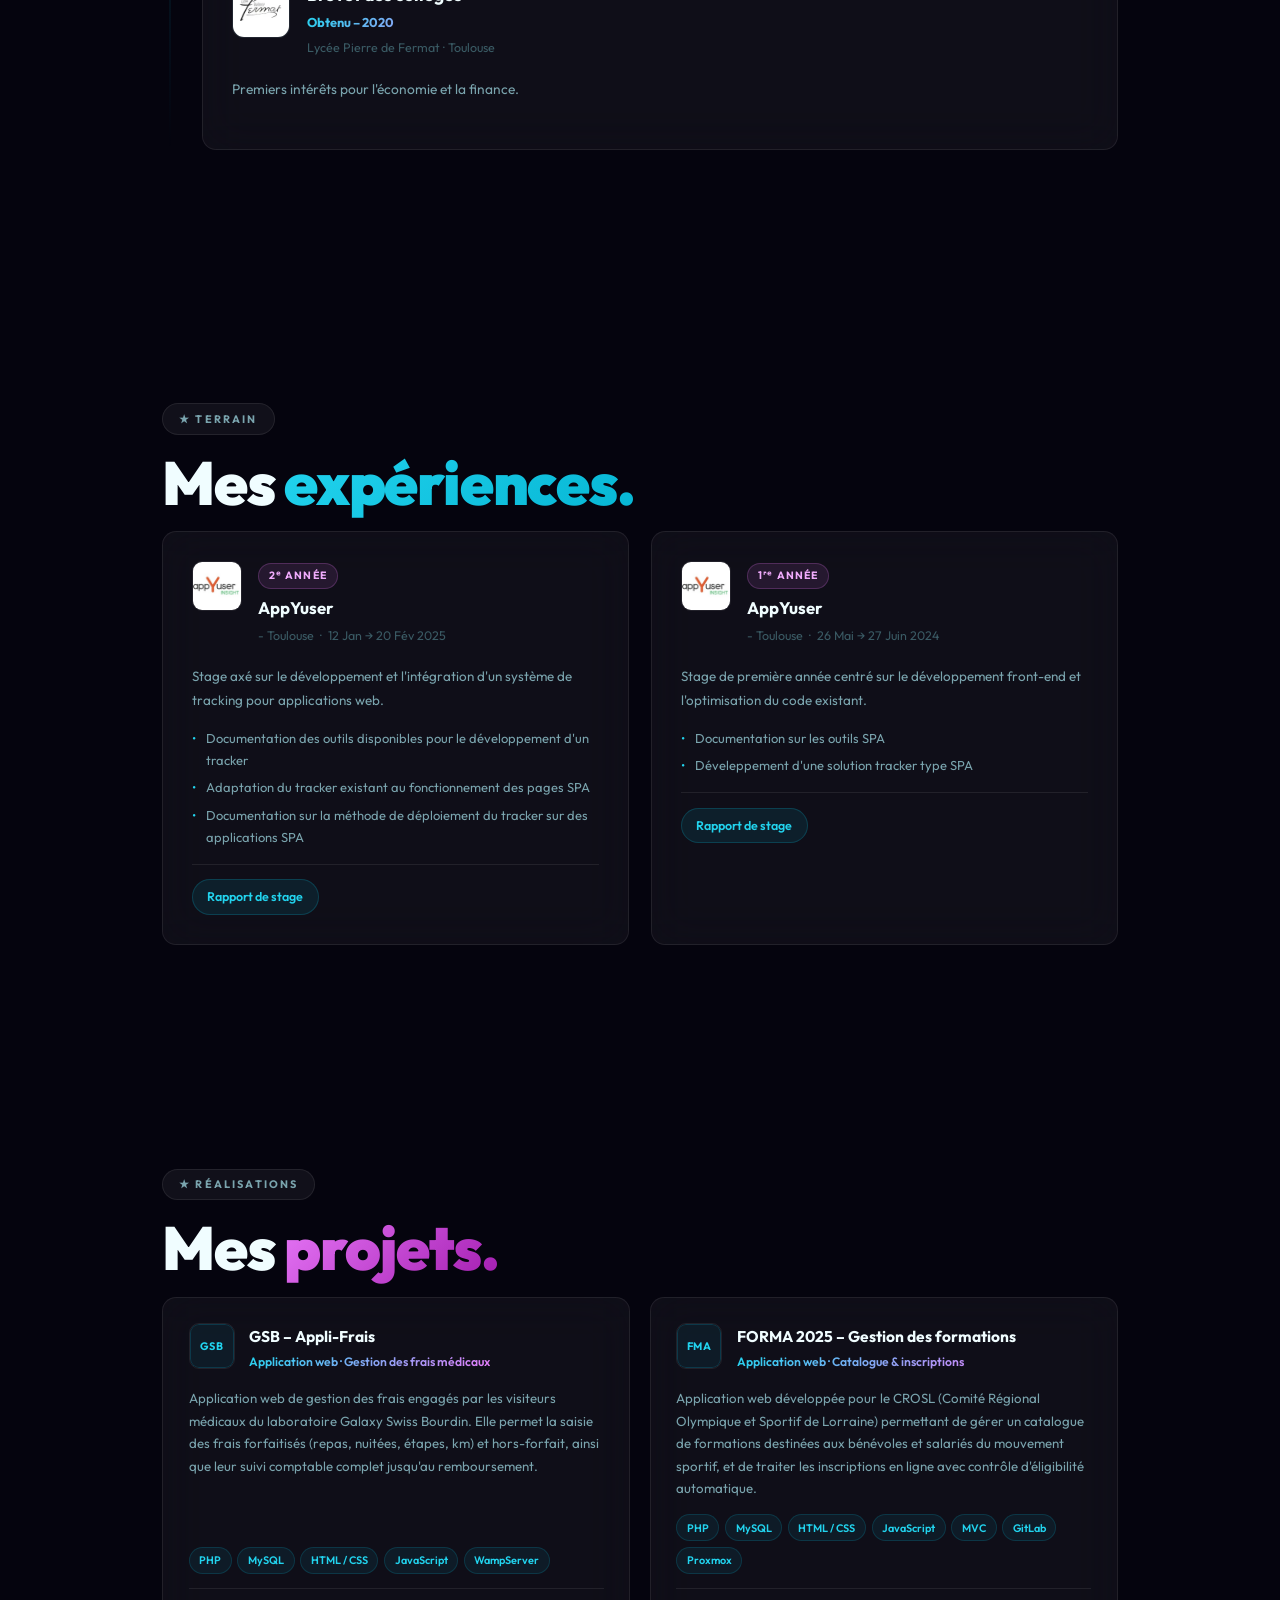
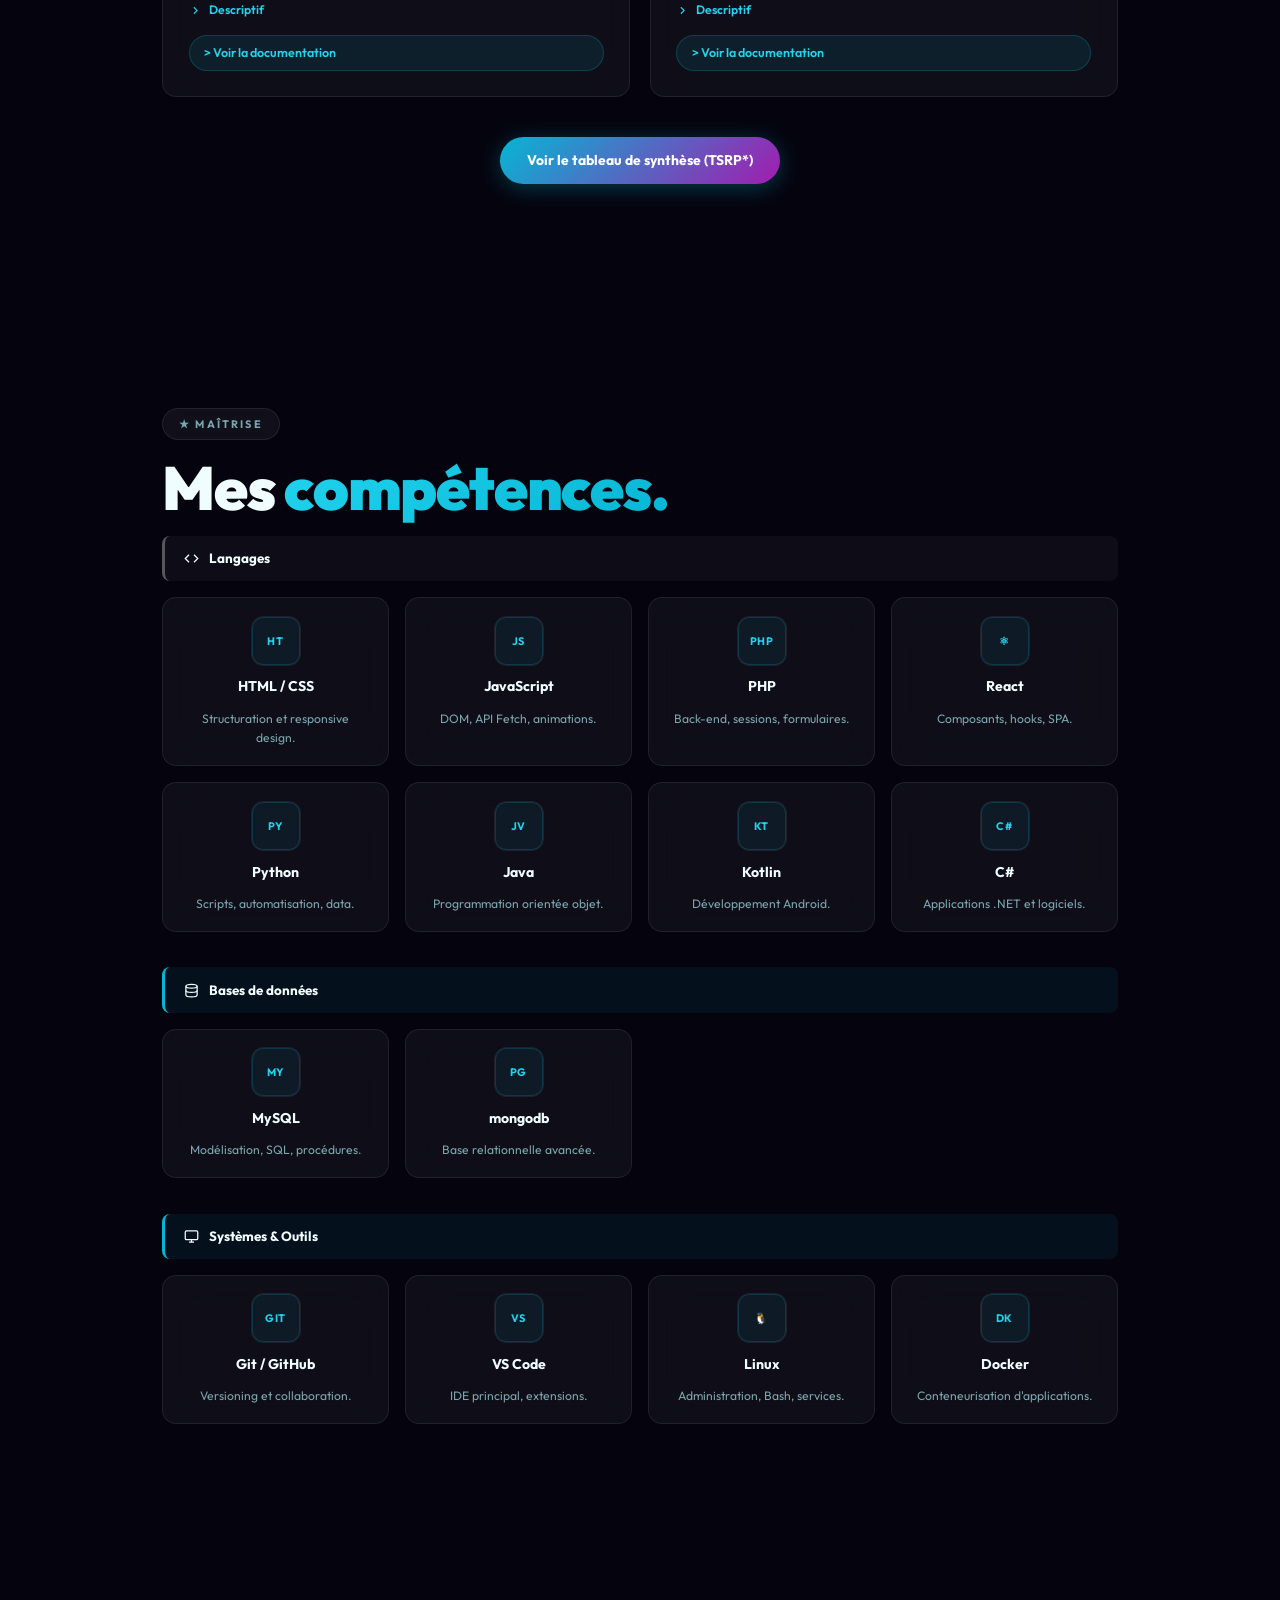
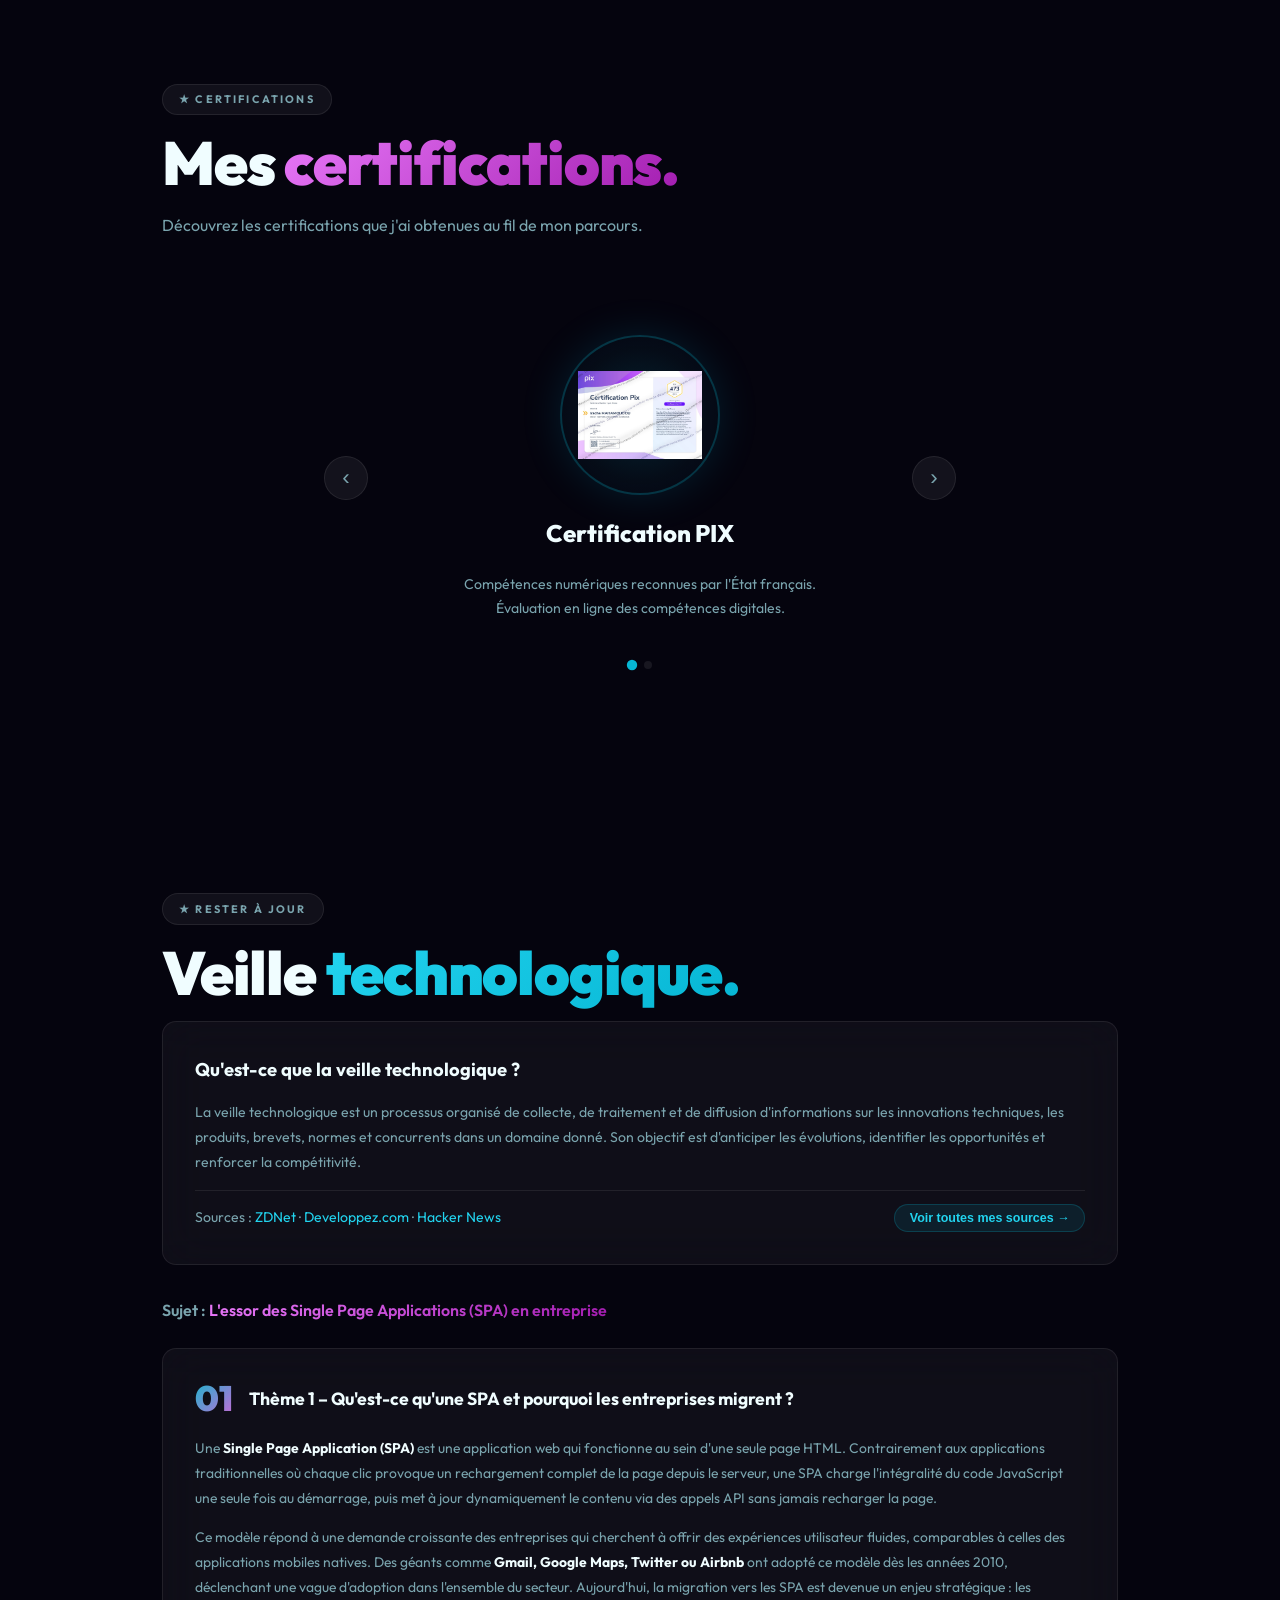
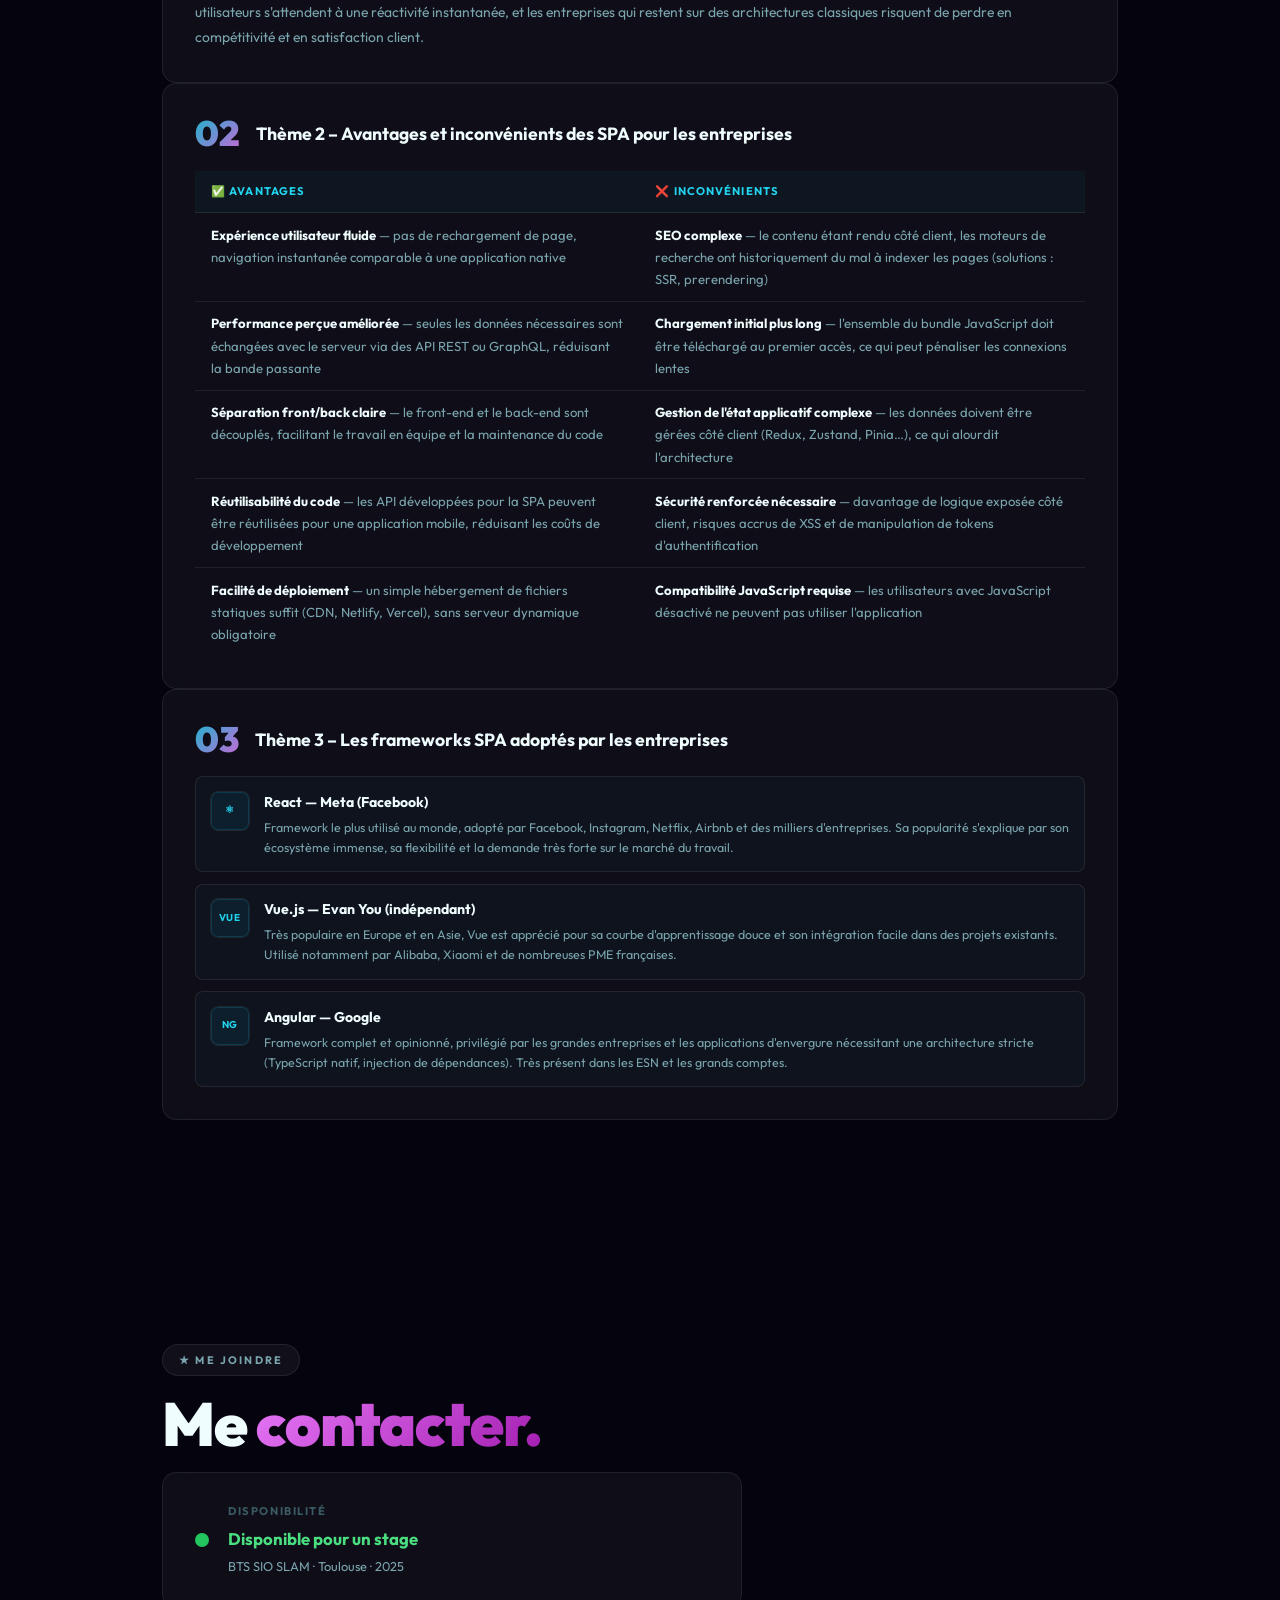
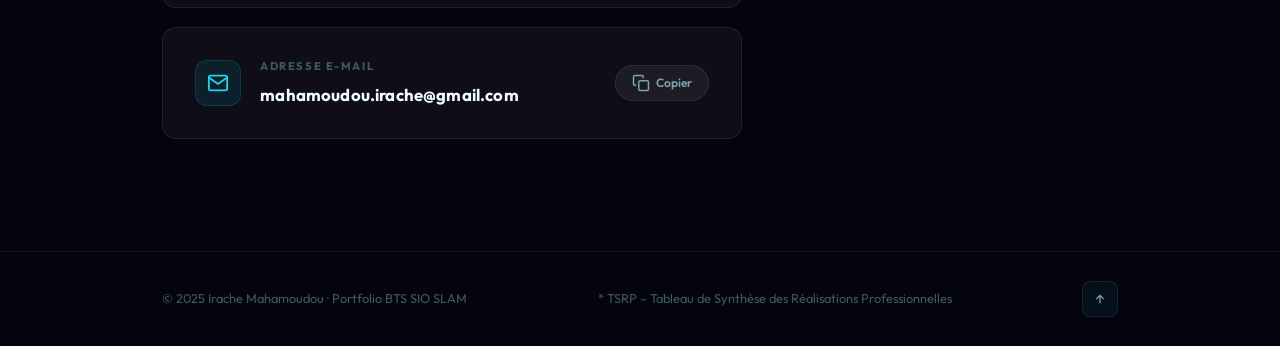
==== commit e08109d4: "ajout d'un lien" ====
--- a/index.html
+++ b/index.html
@@ -188,7 +188,7 @@
             <ul class="tc-skills">
               <li>
                 <svg width="13" height="13" viewBox="0 0 24 24" fill="none" stroke="currentColor" stroke-width="2"><polyline points="16,18 22,12 16,6"/><polyline points="8,6 2,12 8,18"/></svg>
-                Développement web – HTML, CSS, JS, PHP, Java, Kotlin, C#, Python
+                Langages – HTML, CSS, JS, PHP, Java, Kotlin, C#, Python
               </li>
               <li>
                 <svg width="13" height="13" viewBox="0 0 24 24" fill="none" stroke="currentColor" stroke-width="2"><ellipse cx="12" cy="5" rx="9" ry="3"/><path d="M21 12c0 1.66-4 3-9 3s-9-1.34-9-3"/><path d="M3 5v14c0 1.66 4 3 9 3s9-1.34 9-3V5"/></svg>
@@ -520,7 +520,7 @@
       <div class="skills-group reveal">
         <div class="skills-group-title">
           <svg width="15" height="15" viewBox="0 0 24 24" fill="none" stroke="currentColor" stroke-width="2"><polyline points="16,18 22,12 16,6"/><polyline points="8,6 2,12 8,18"/></svg>
-          Développement Web
+          Langages
         </div>
         <div class="skills-cards">
           <div class="glass-card skill-card">
@@ -954,6 +954,16 @@
           <span>›</span>
         </a>
 
+        <a href="https://www.linkedin.com/pulse/what-spa-why-its-so-popular-jahid-momin/" class="source-card" target="_blank">
+          <div>
+            <strong>Linkedin sur les SPA</strong>
+            <p>Etudes sur la popularité des SPA</p>
+          </div>
+          <span>›</span>
+        </a>
+
+
+
       </div>
     </div>
   </div>
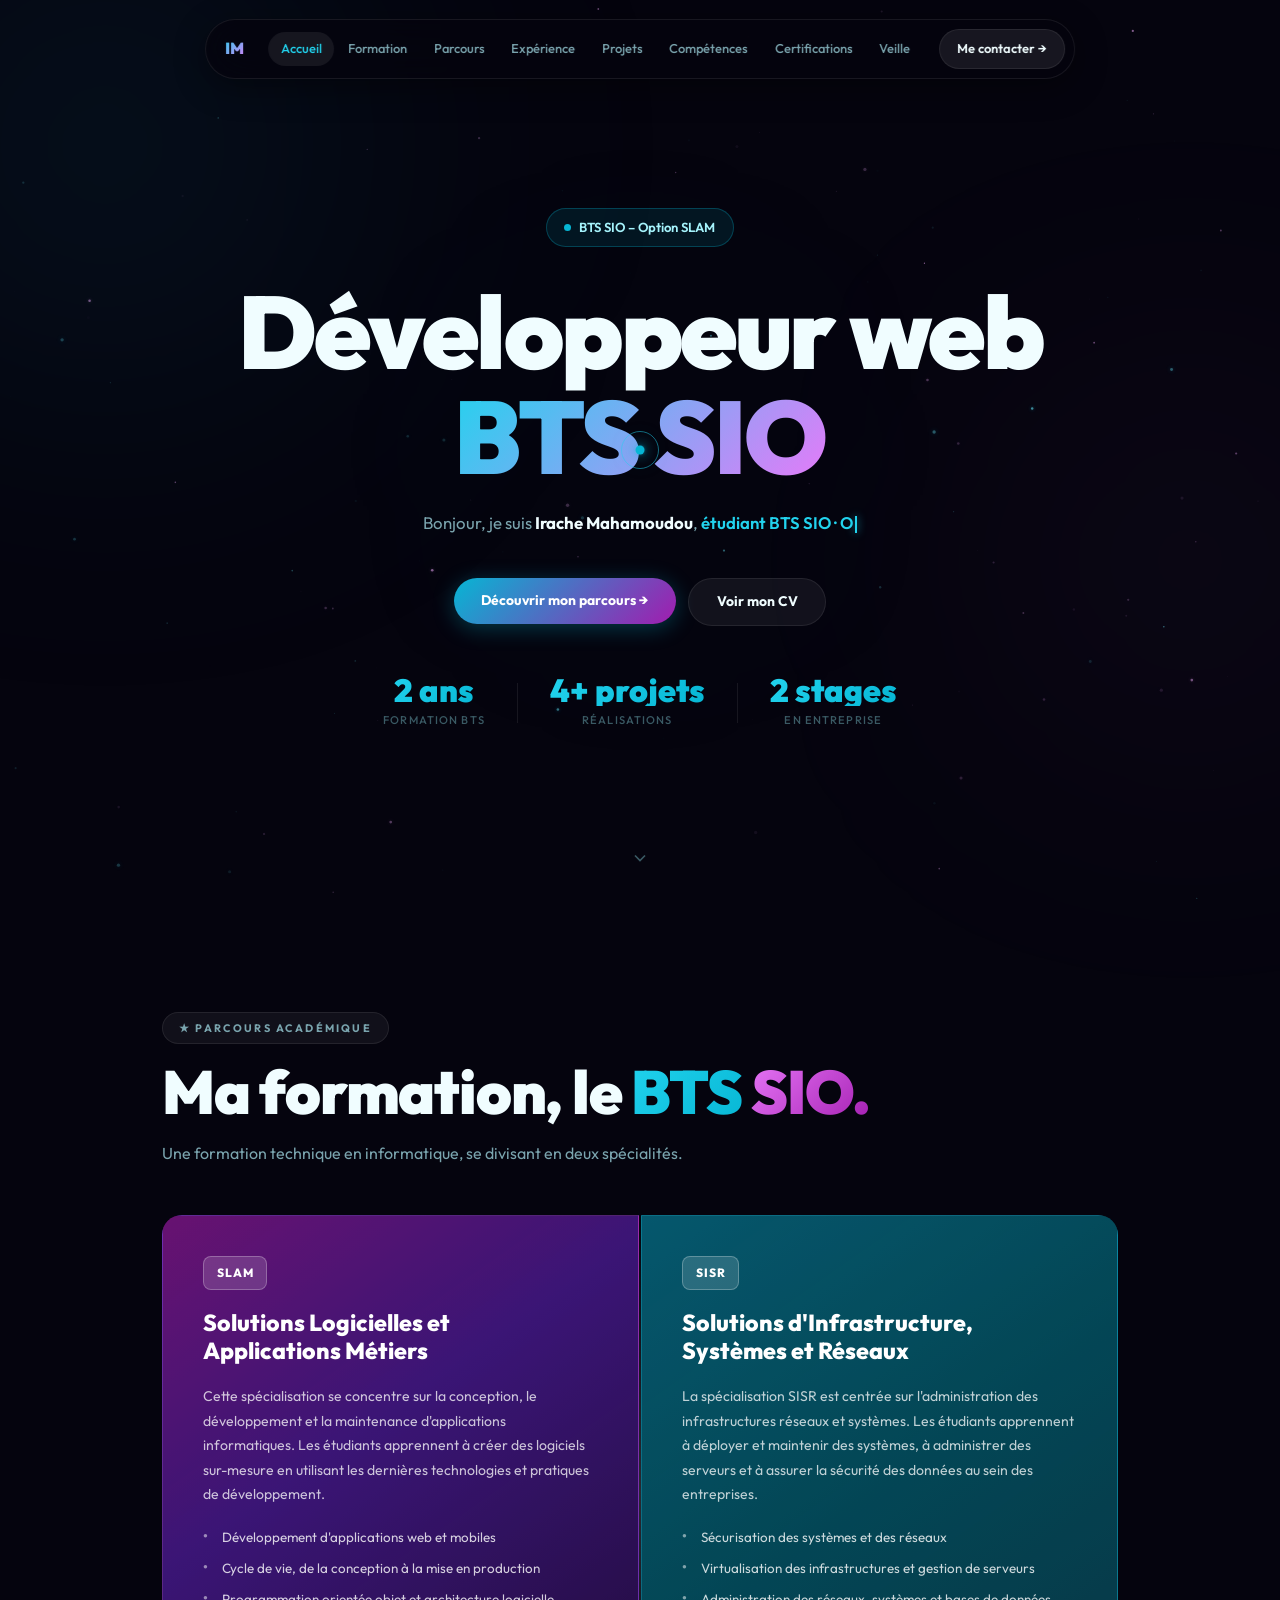
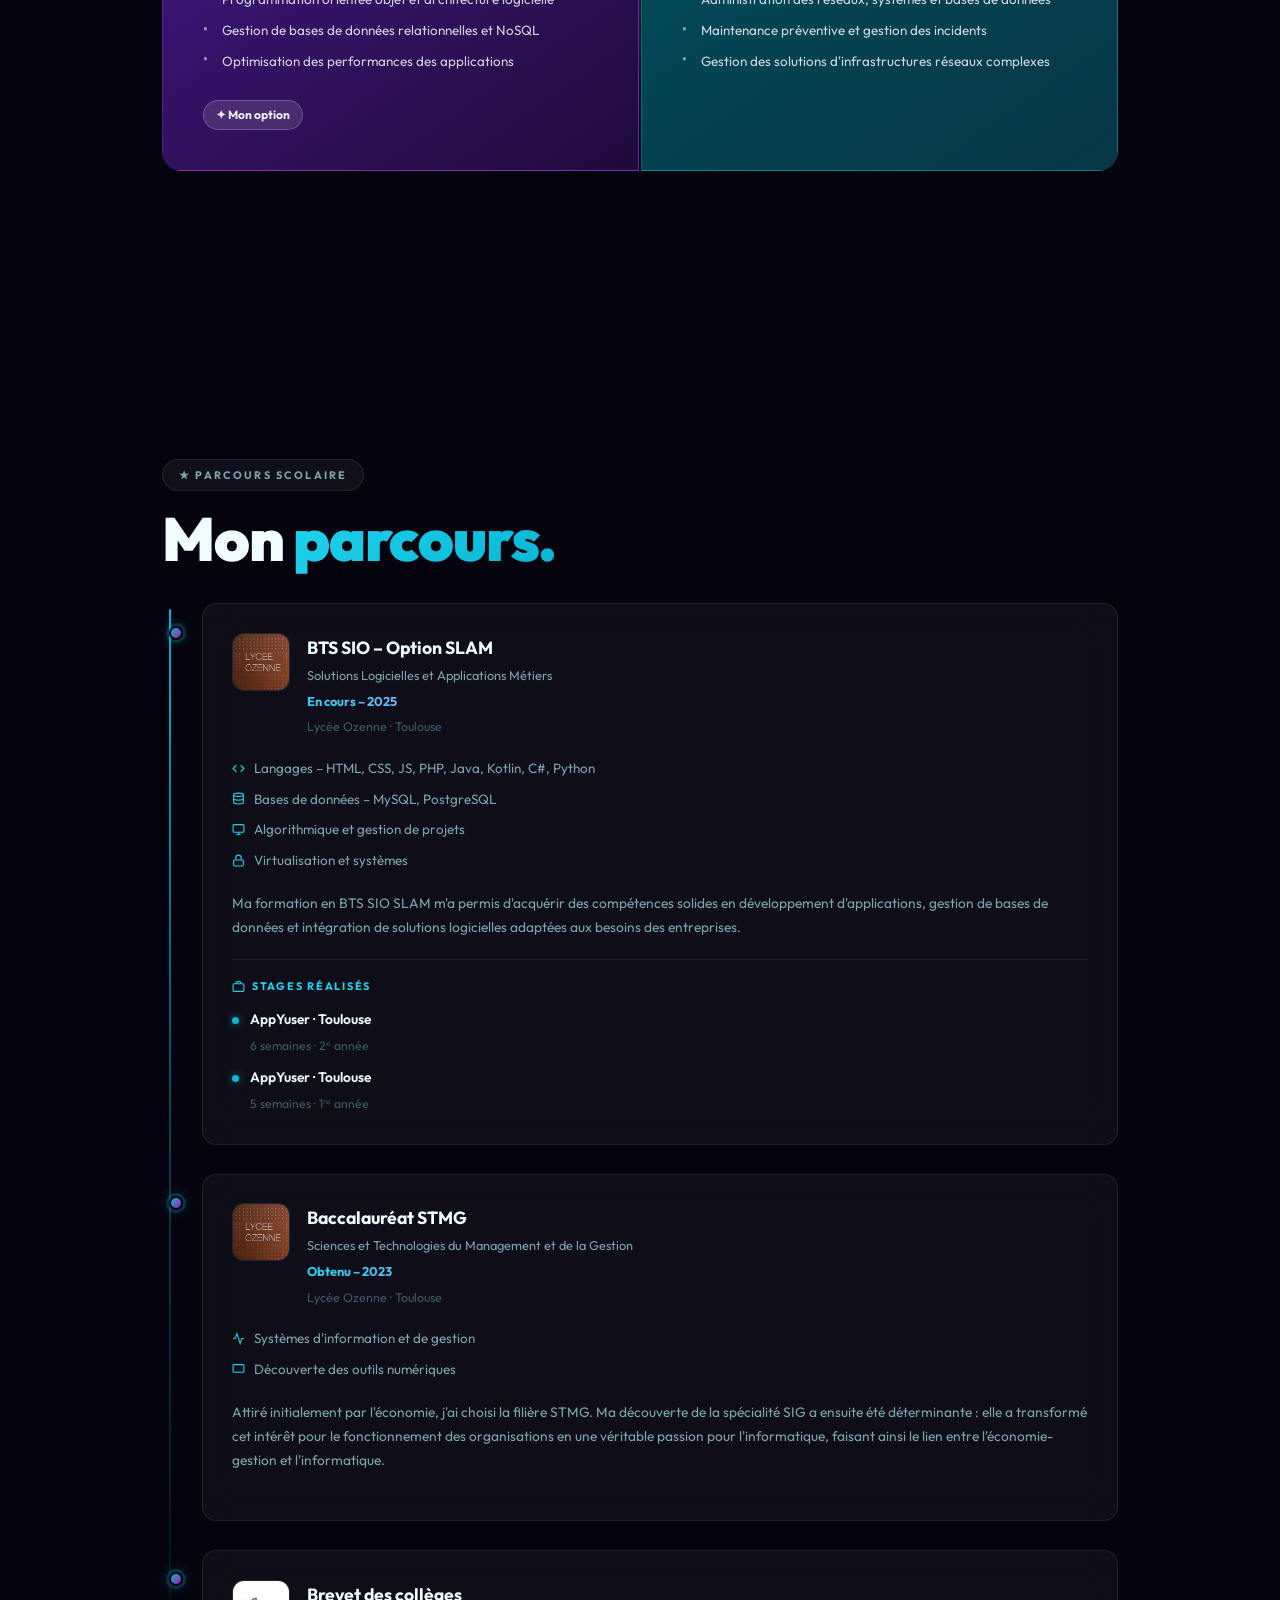
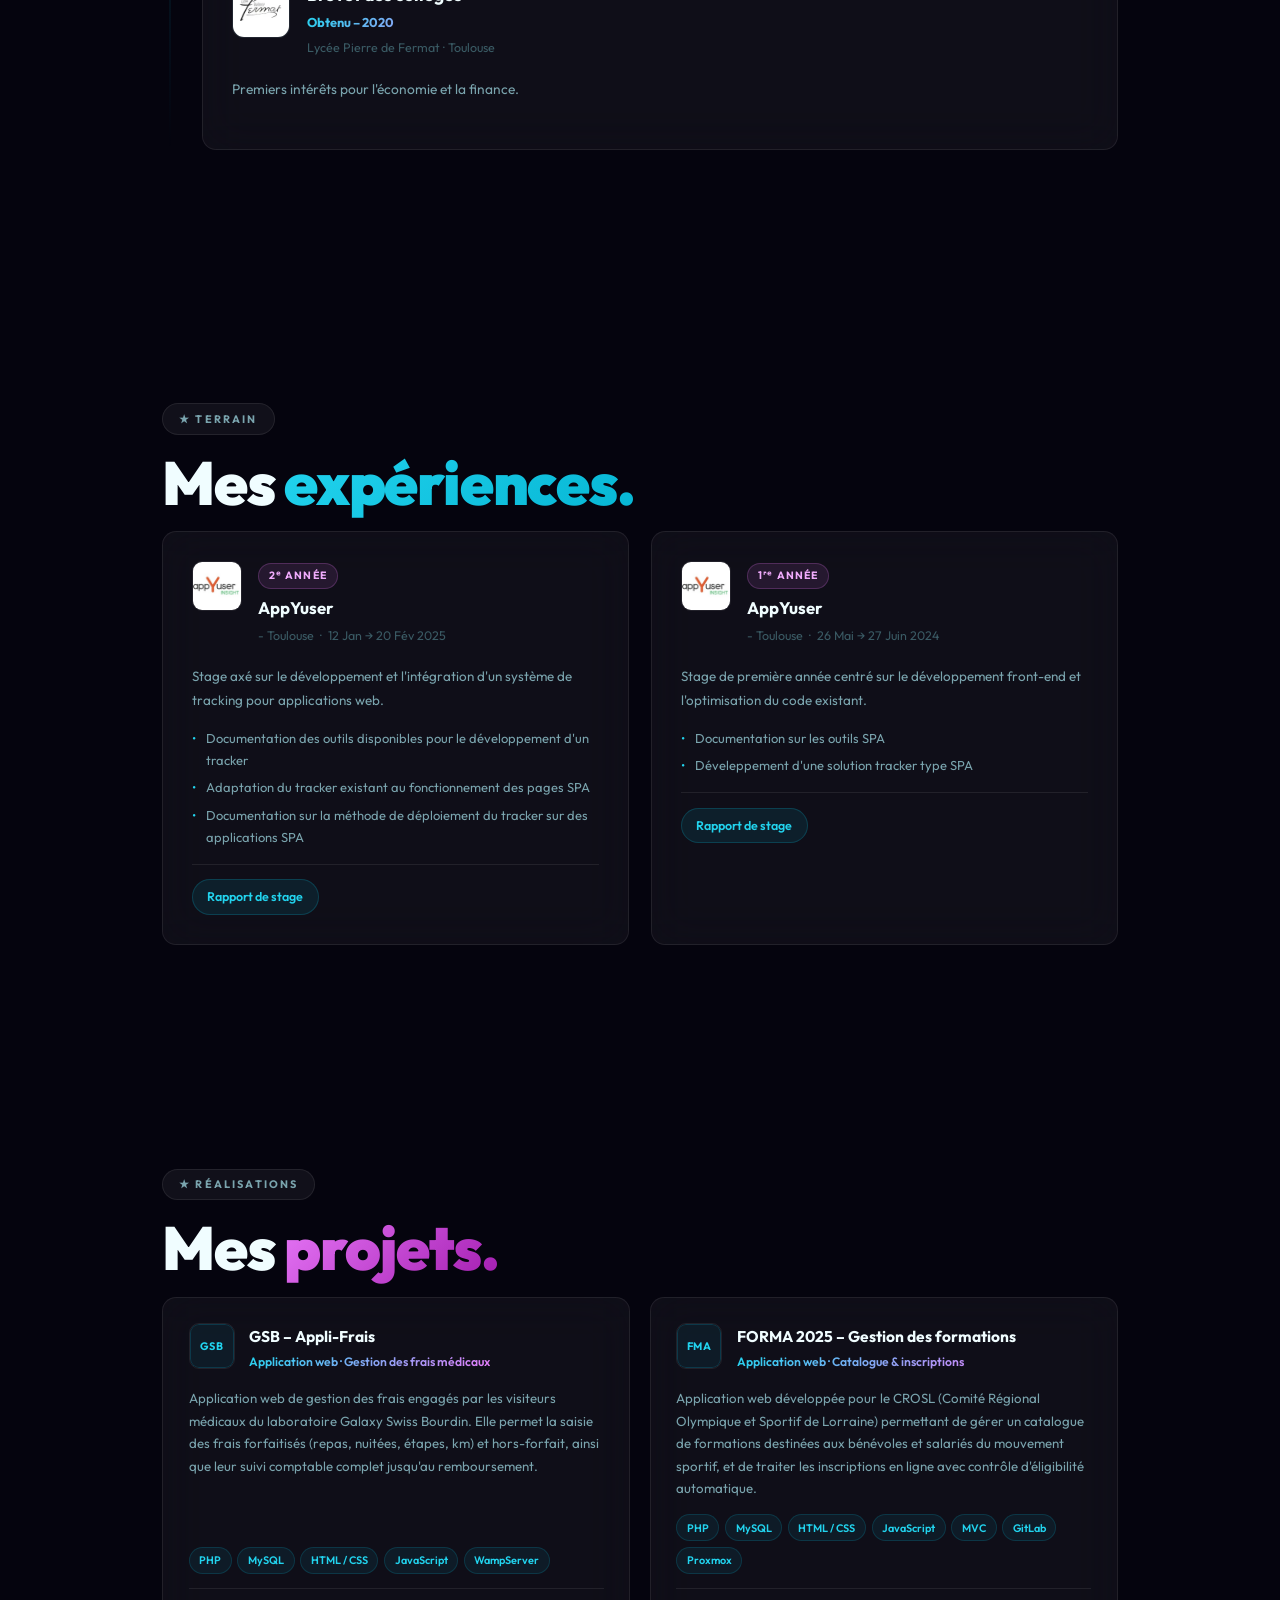
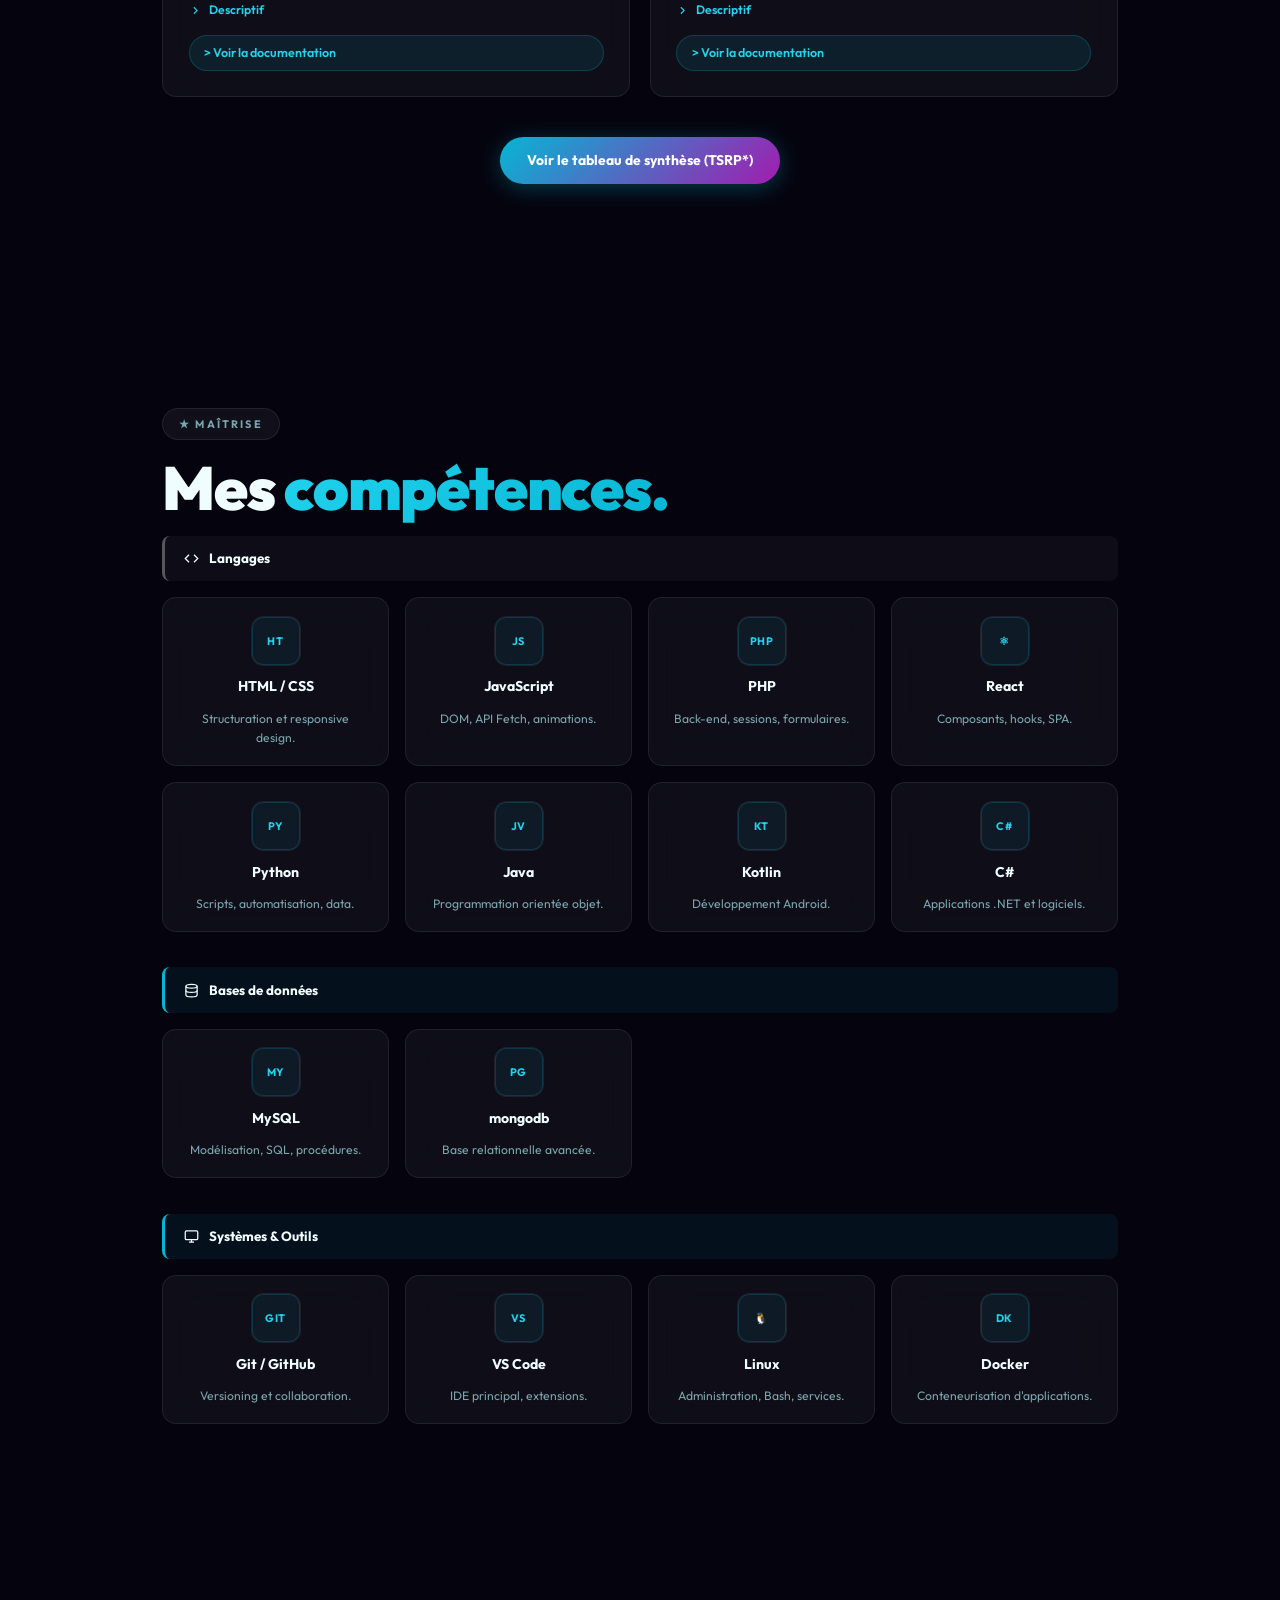
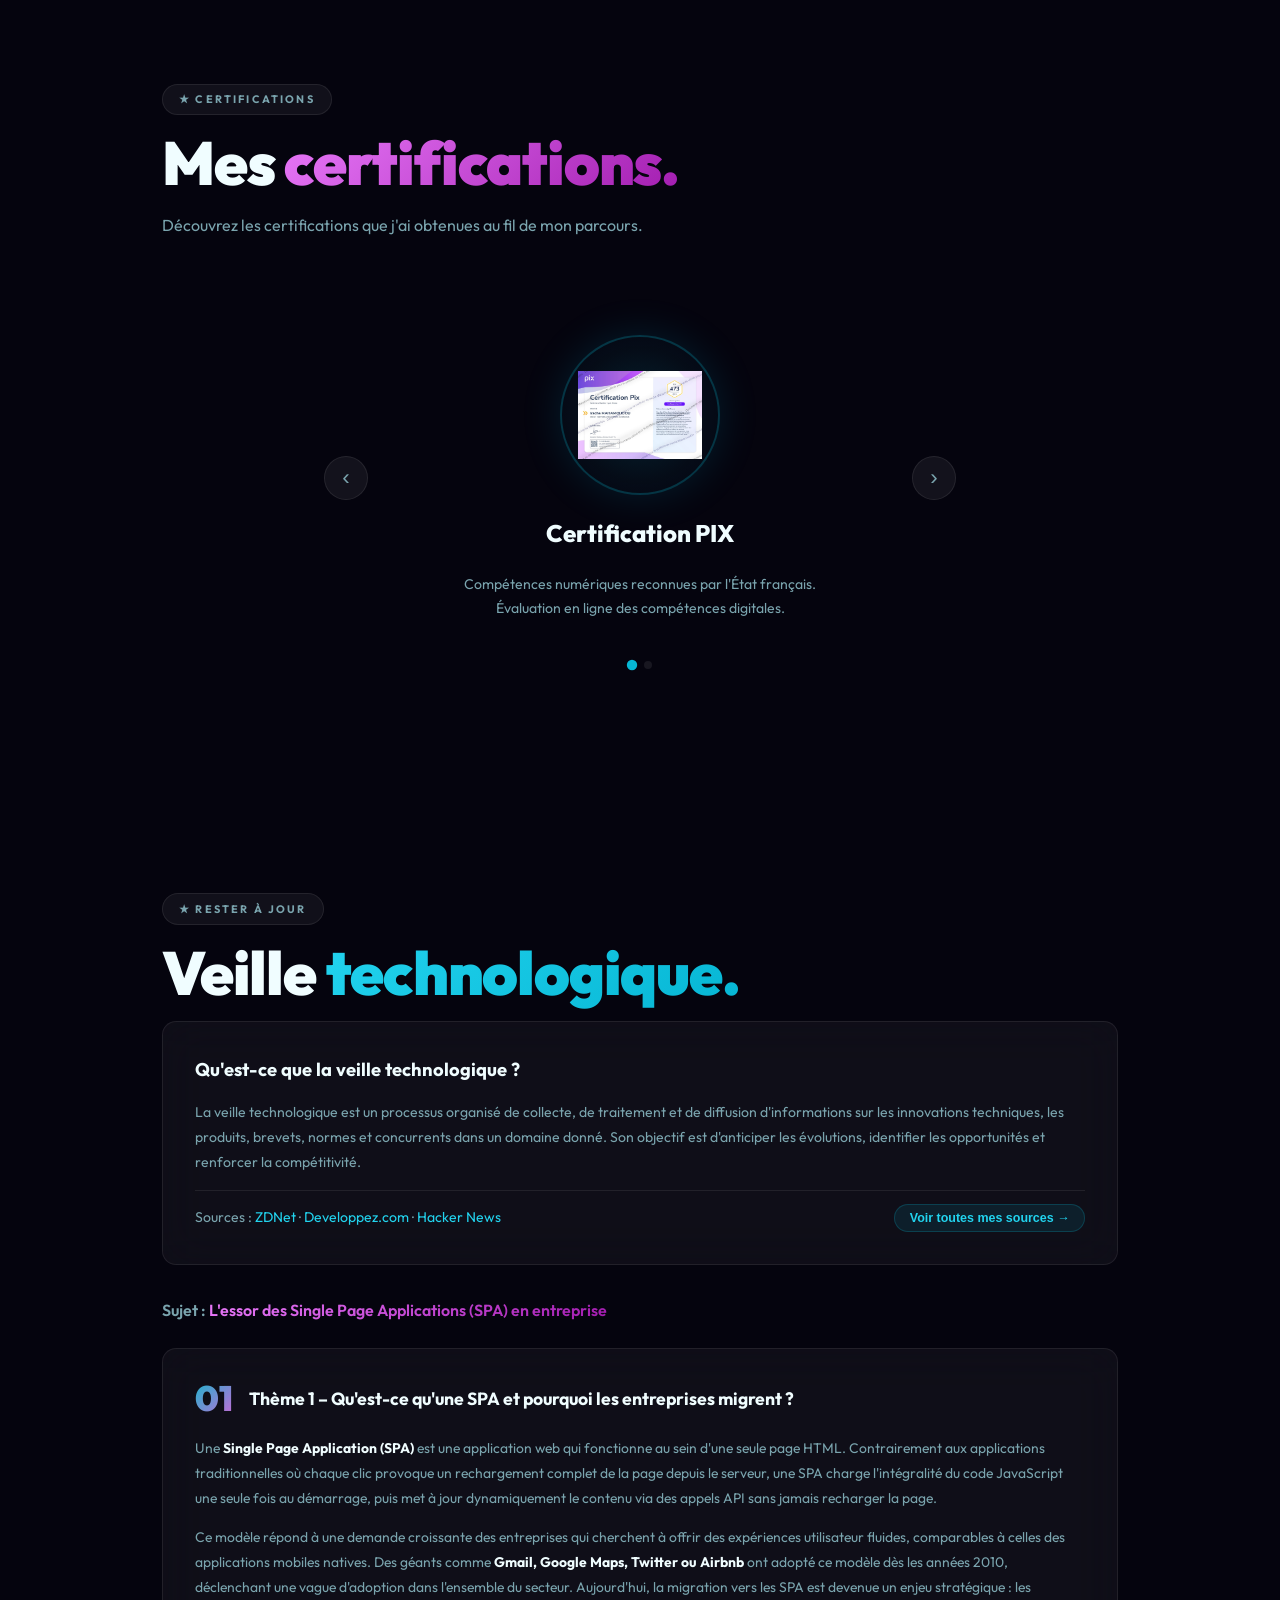
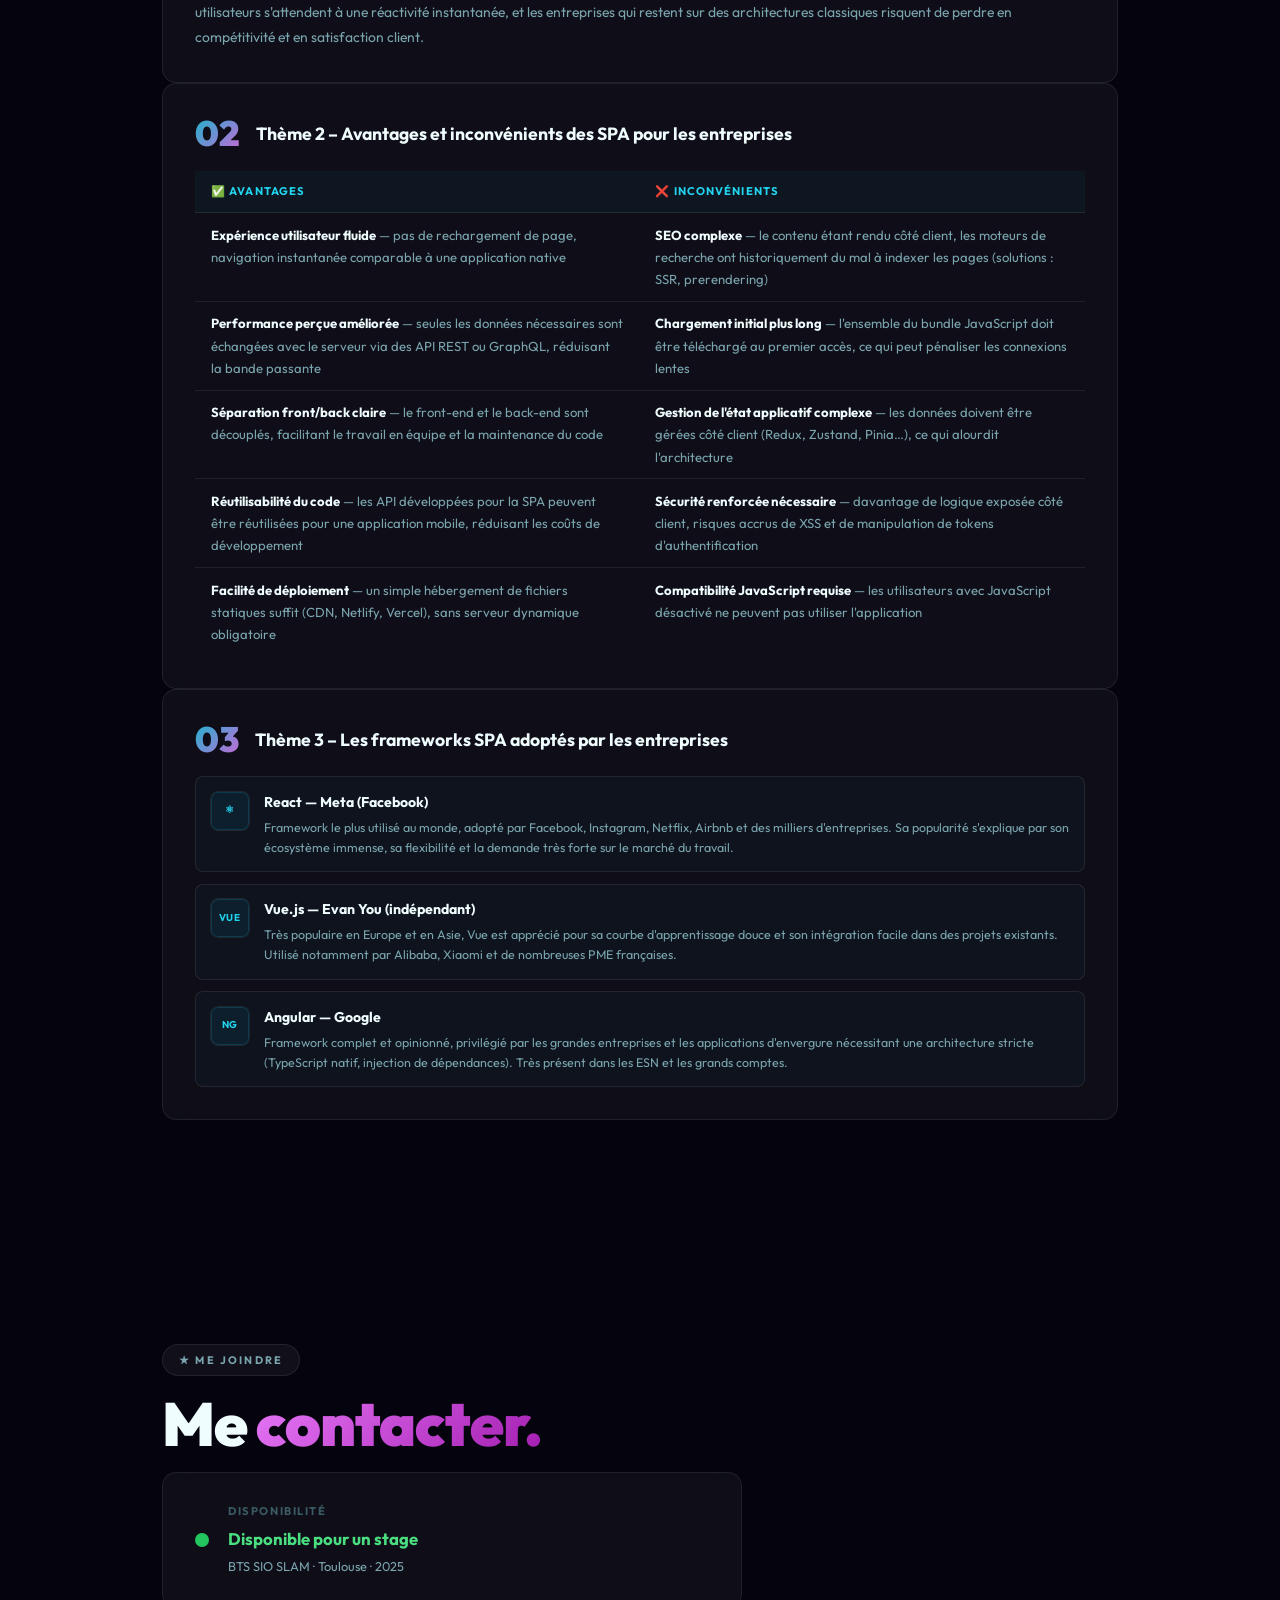
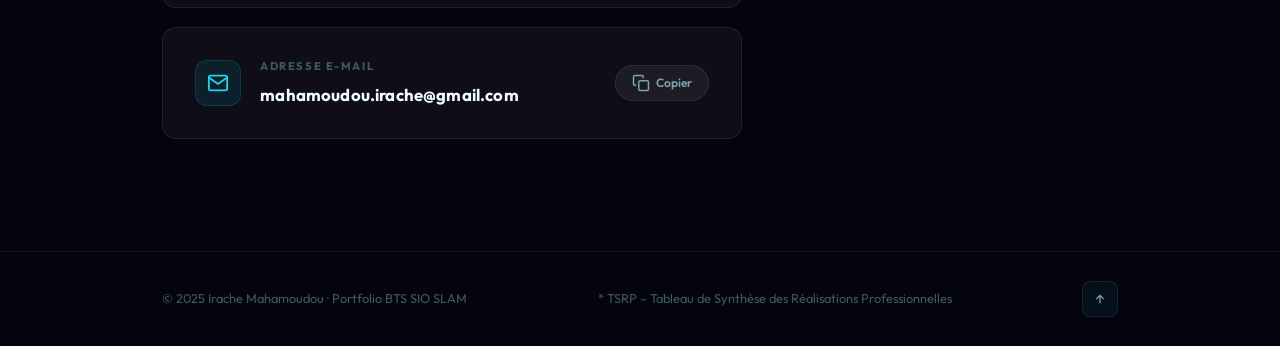
==== commit 10267724: "ajout de meilleur sources" ====
--- a/index.html
+++ b/index.html
@@ -906,10 +906,10 @@
           <span>›</span>
         </a>
 
-        <a href="https://vuejs.org/guide/extras/ways-of-using-vue.html" class="source-card" target="_blank">
+        <a href="https://webtech.fr/blog/developpement-dapplications-web-en-2024/" class="source-card" target="_blank">
           <div>
-            <strong>Vue.js — Docs officielles</strong>
-            <p>Architecture SPA et modes d'utilisation de Vue.js</p>
+            <strong>Web Tech</strong>
+            <p>Développement d’applications web en 2024 : Un secteur lucratif et en pleine expansion</p>
           </div>
           <span>›</span>
         </a>
@@ -930,18 +930,18 @@
           <span>›</span>
         </a>
 
-        <a href="https://www.journaldunet.com/solutions/dsi/1446200-spa-application-web-monopage/" class="source-card" target="_blank">
+        <a href="https://www.linkedin.com/pulse/rise-single-page-applications-enhancing-performance-ivo/" class="source-card" target="_blank">
           <div>
-            <strong>Journal du Net — Qu'est-ce qu'une SPA ?</strong>
+            <strong>Linkedin</strong>
             <p>Explication grand public de l'essor des SPA en entreprise</p>
           </div>
           <span>›</span>
         </a>
 
-        <a href="https://angular.dev/overview" class="source-card" target="_blank">
+        <a href="https://www.adimeo.com/blog-technique/architecture-web-spa-vs-mpa" class="source-card" target="_blank">
           <div>
-            <strong>Angular.dev — Documentation officielle</strong>
-            <p>Architecture Angular et adoption en entreprise (Google)</p>
+            <strong>SPA vs MPA</strong>
+            <p>architecture Web privilégier selon vos besoins métier : SPA ou MPA ?</p>
           </div>
           <span>›</span>
         </a>
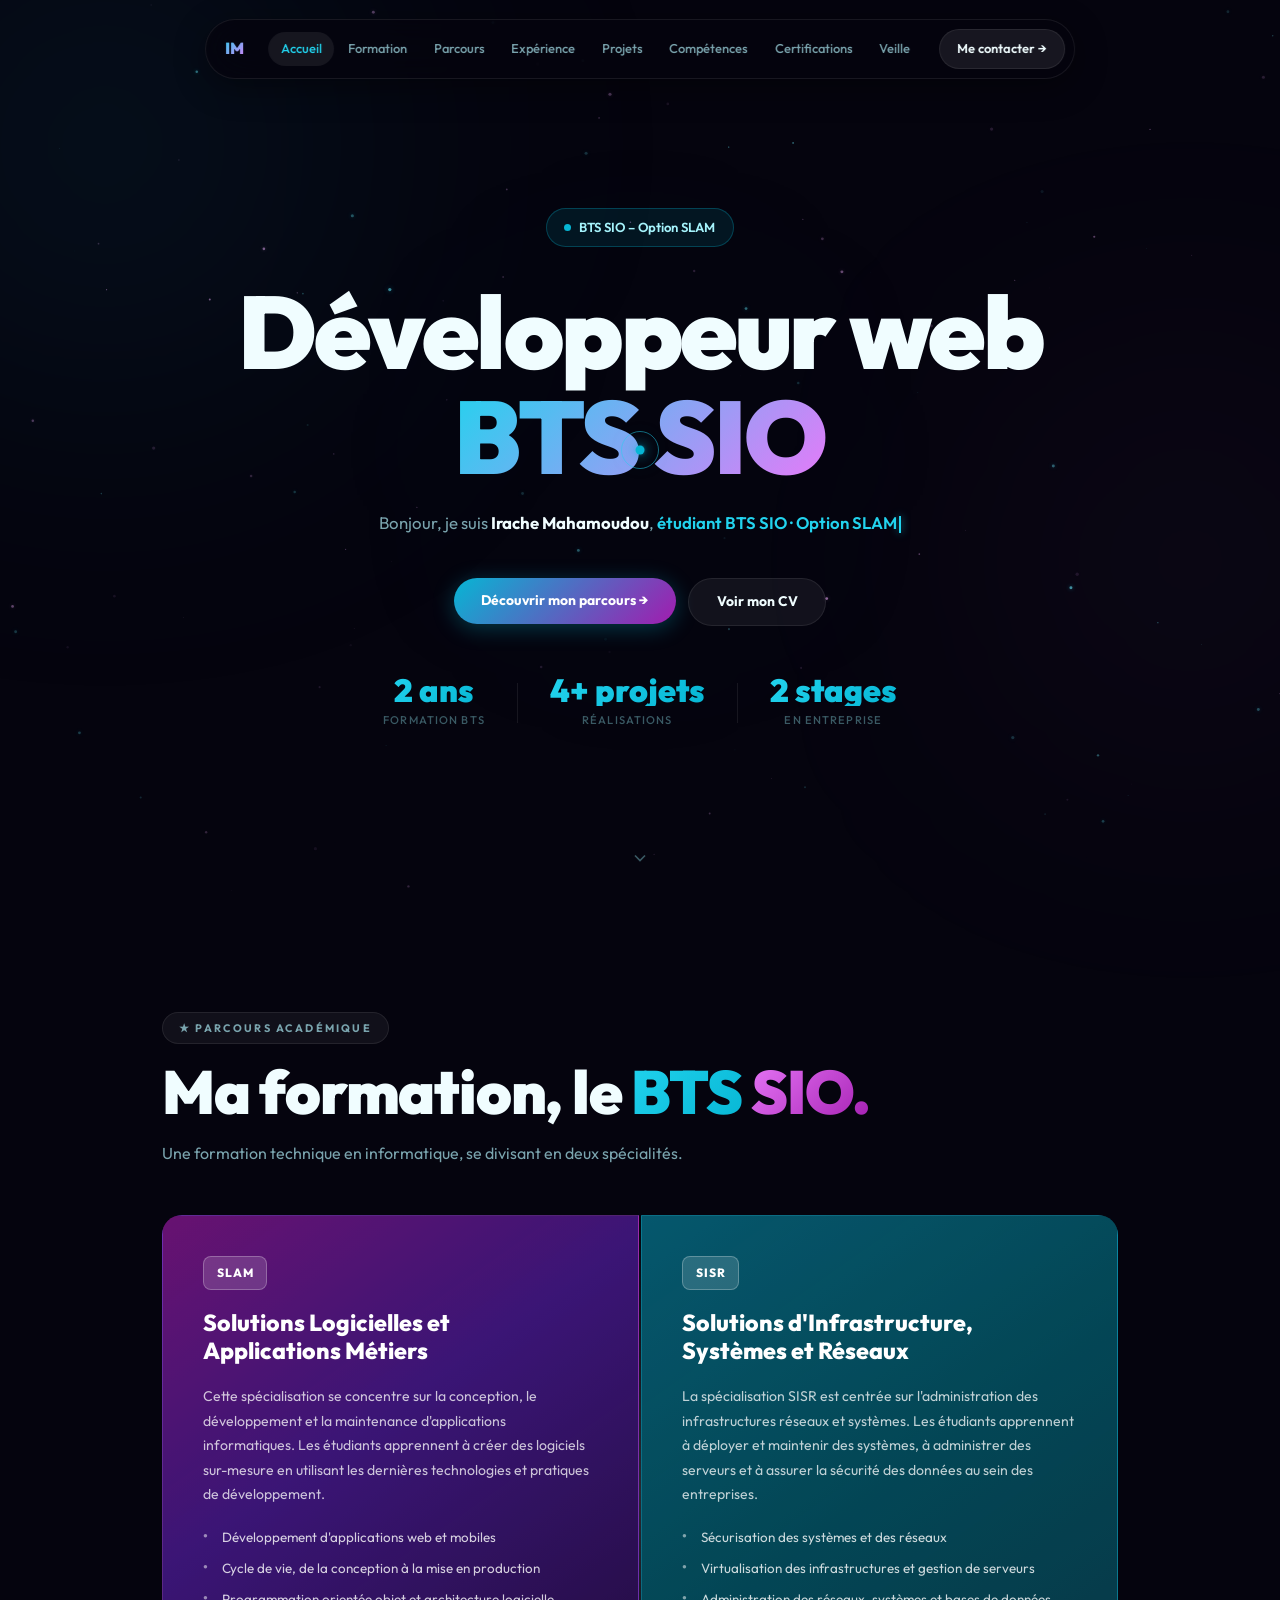
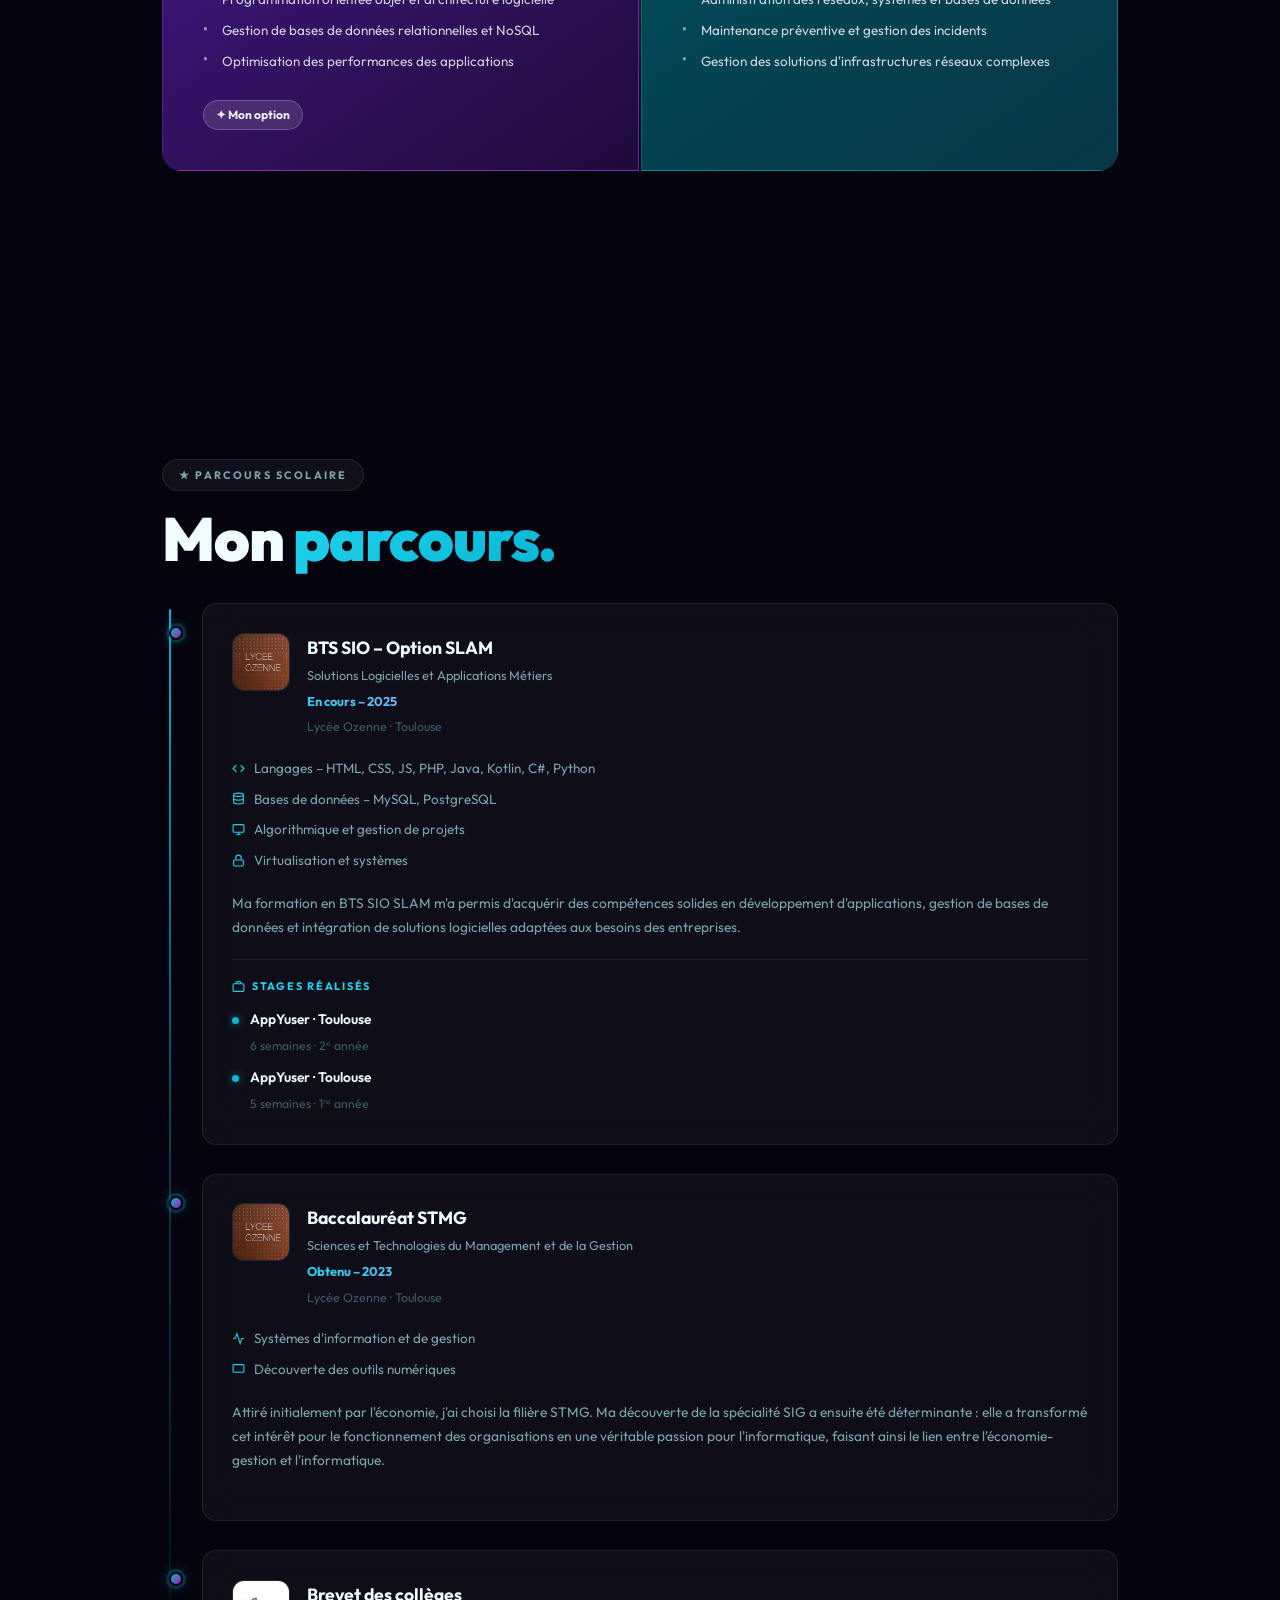
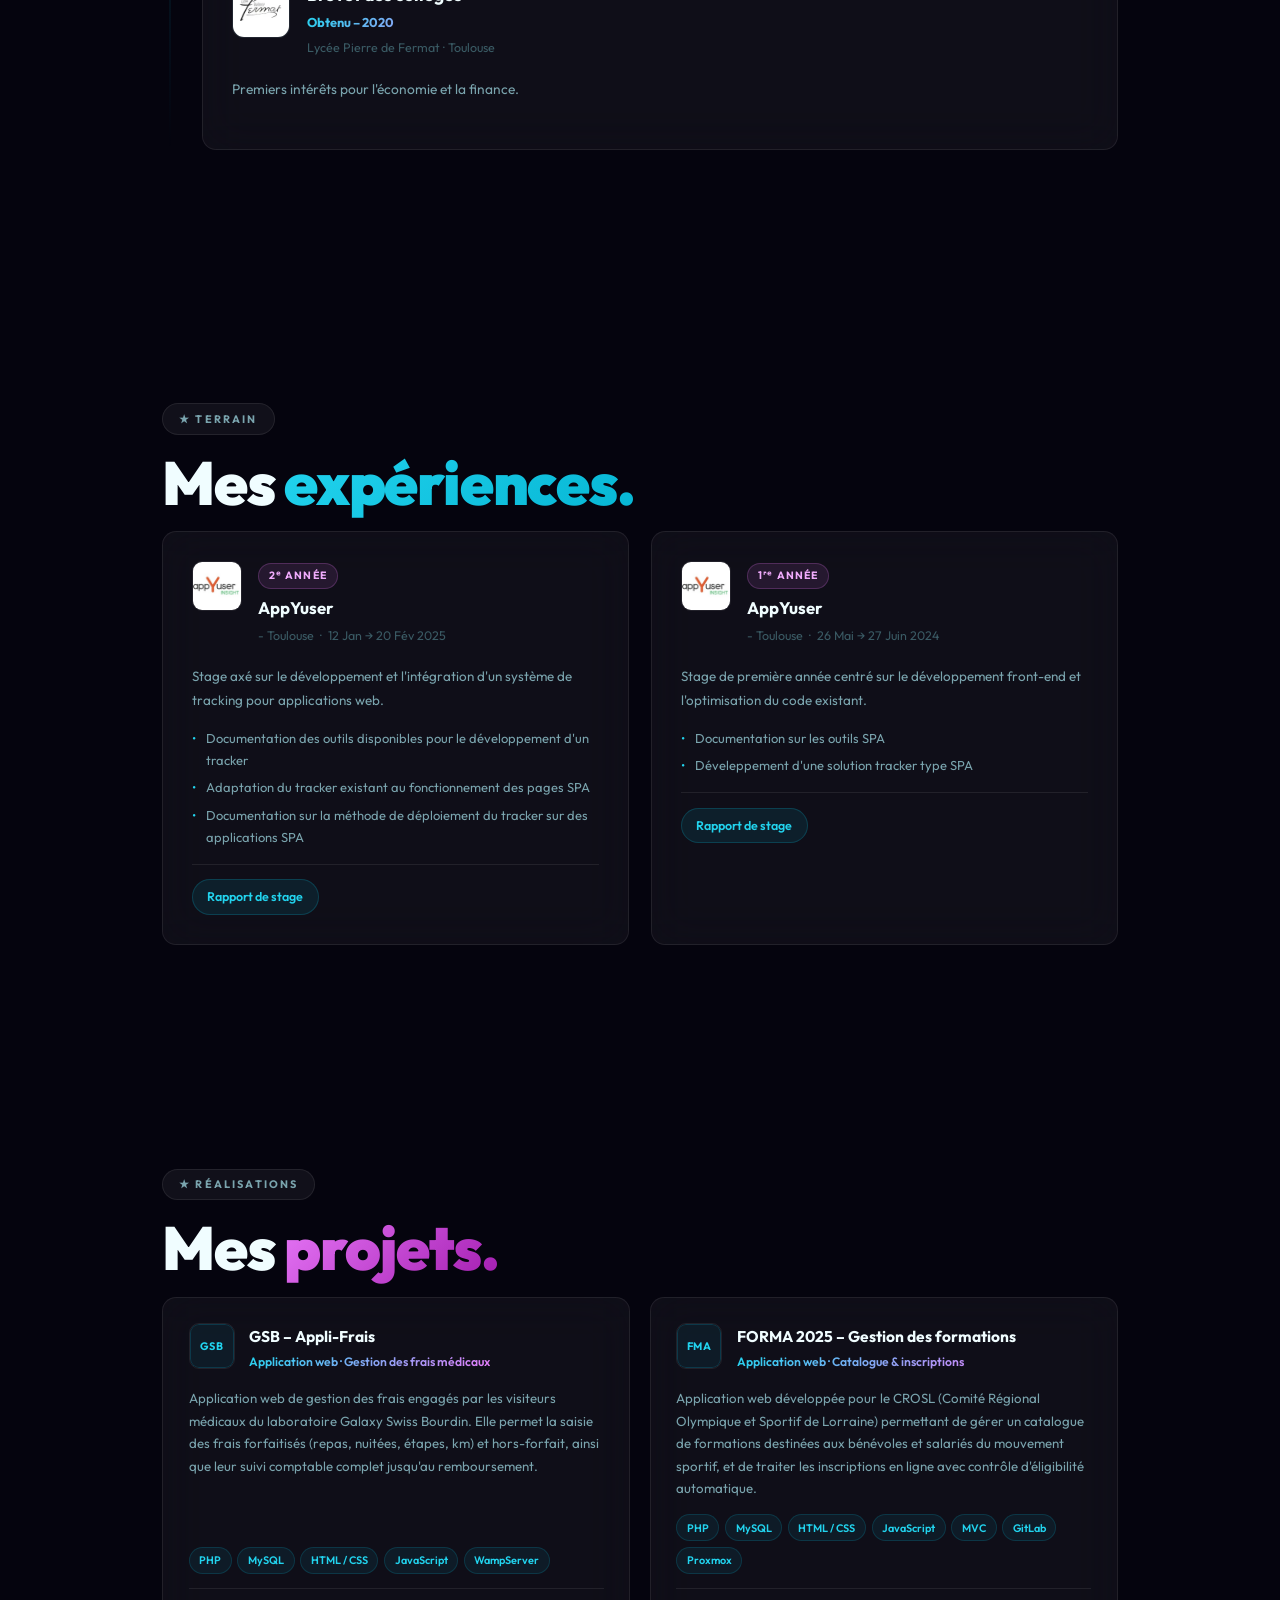
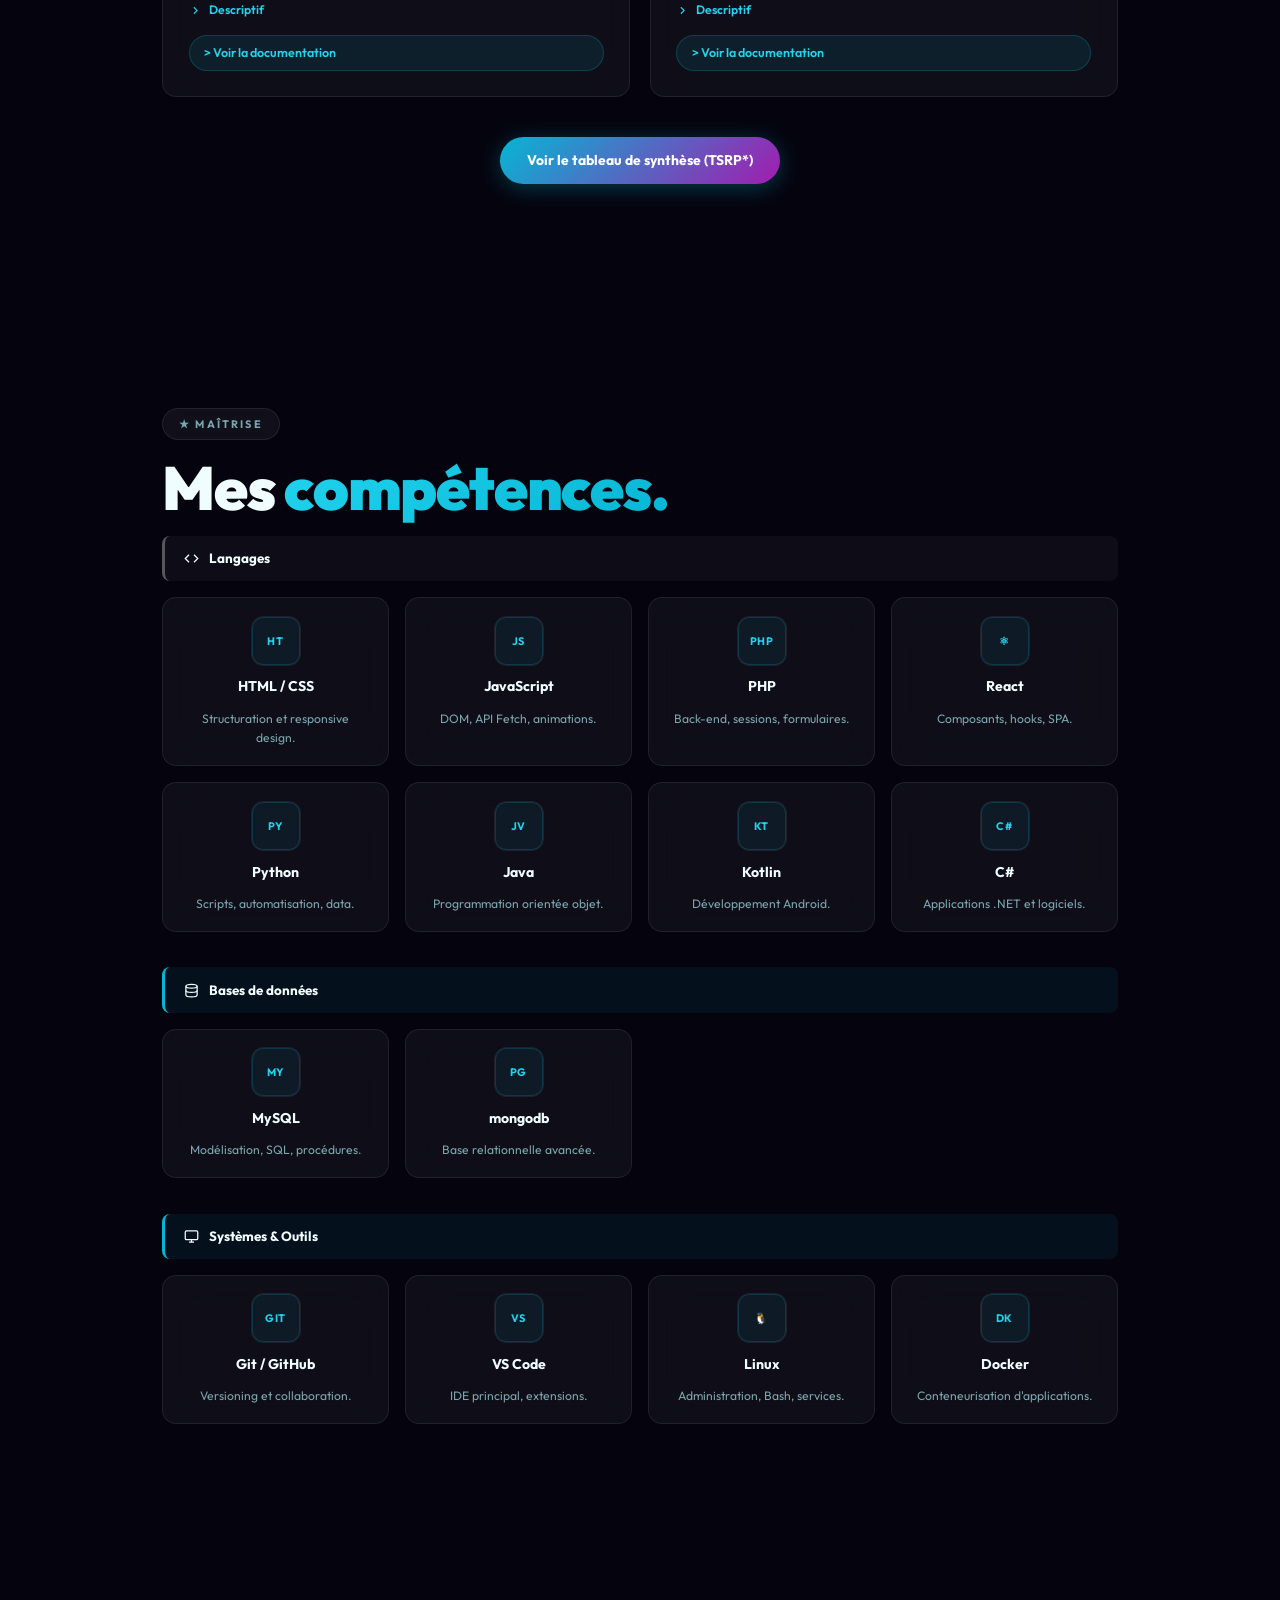
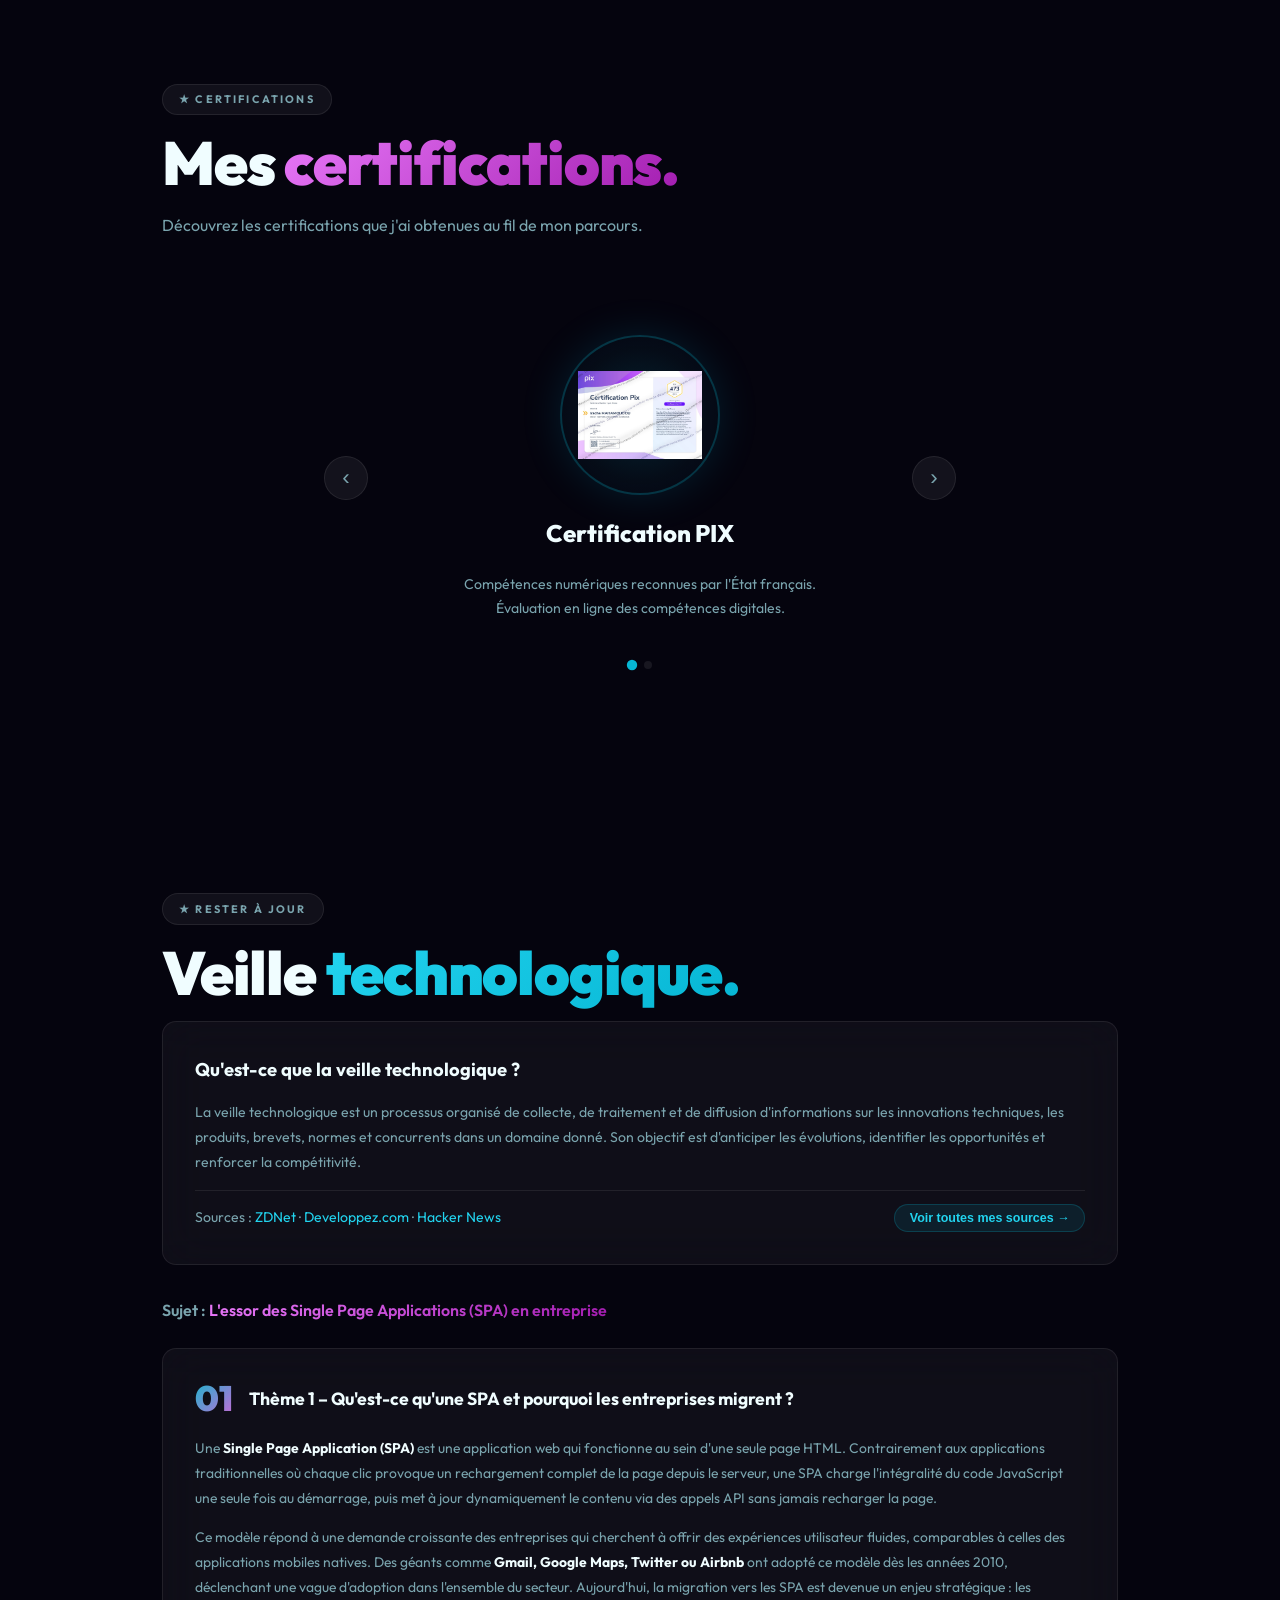
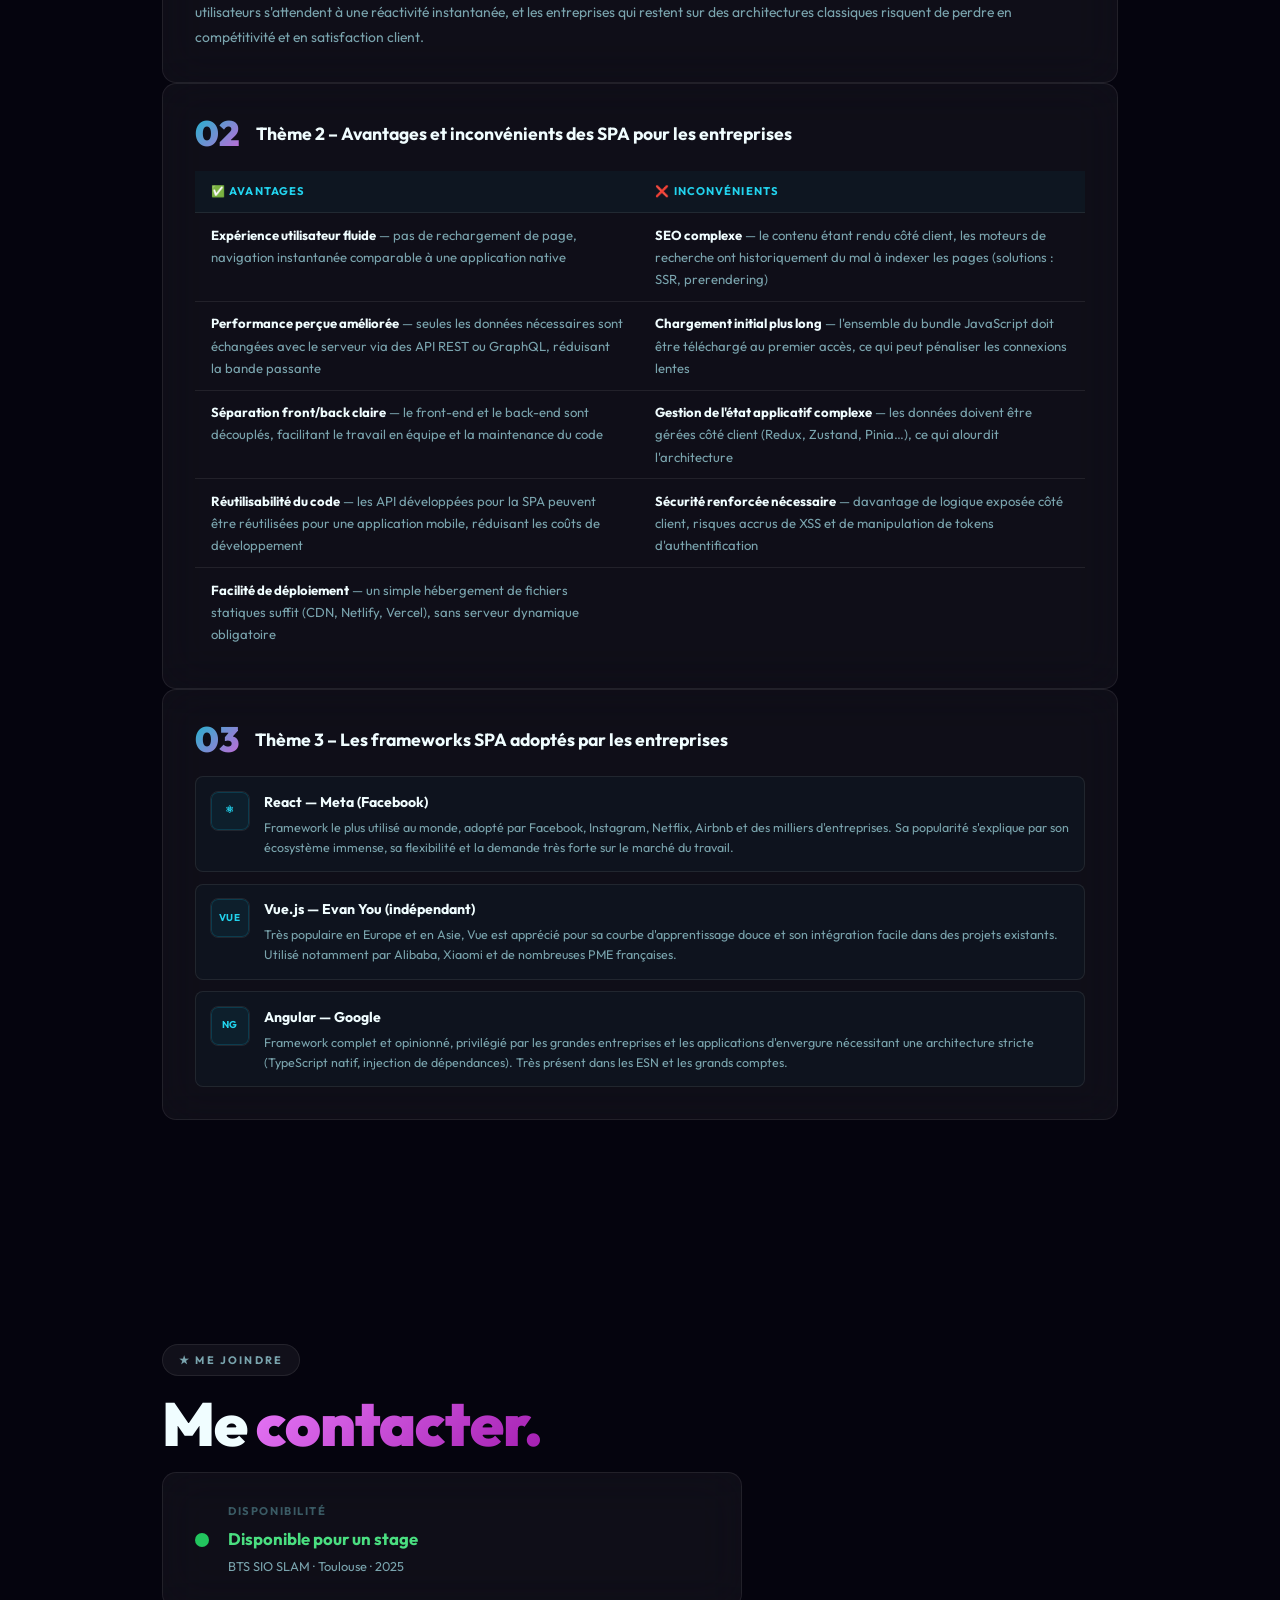
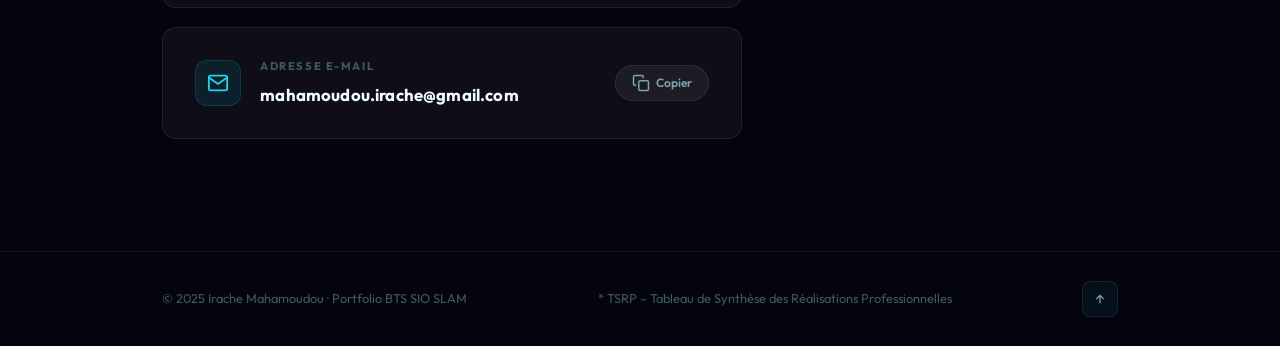
==== commit b83011e3: "veille" ====
--- a/index.html
+++ b/index.html
@@ -815,7 +815,7 @@
               </tr>
               <tr>
                 <td><strong>Facilité de déploiement</strong> — un simple hébergement de fichiers statiques suffit (CDN, Netlify, Vercel), sans serveur dynamique obligatoire</td>
-                <td><strong>Compatibilité JavaScript requise</strong> — les utilisateurs avec JavaScript désactivé ne peuvent pas utiliser l'application</td>
+
               </tr>
             </tbody>
           </table>
